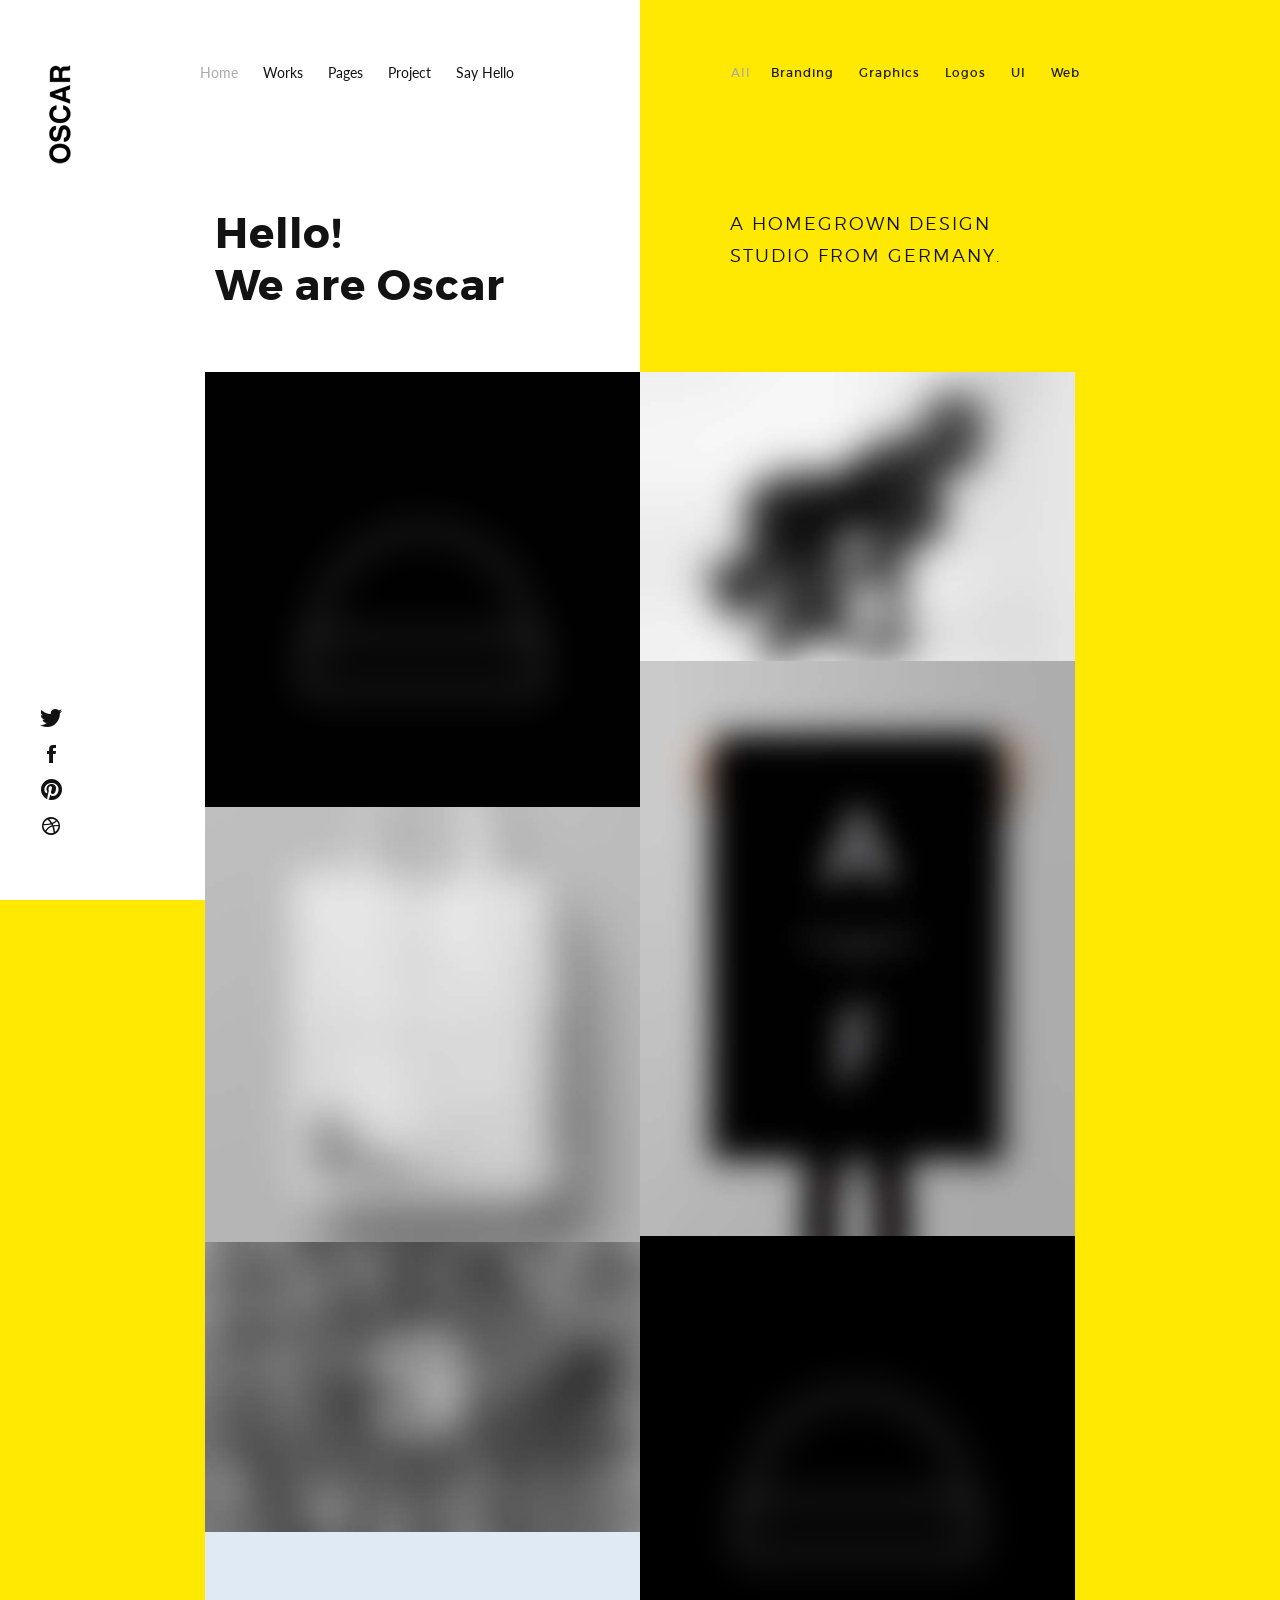
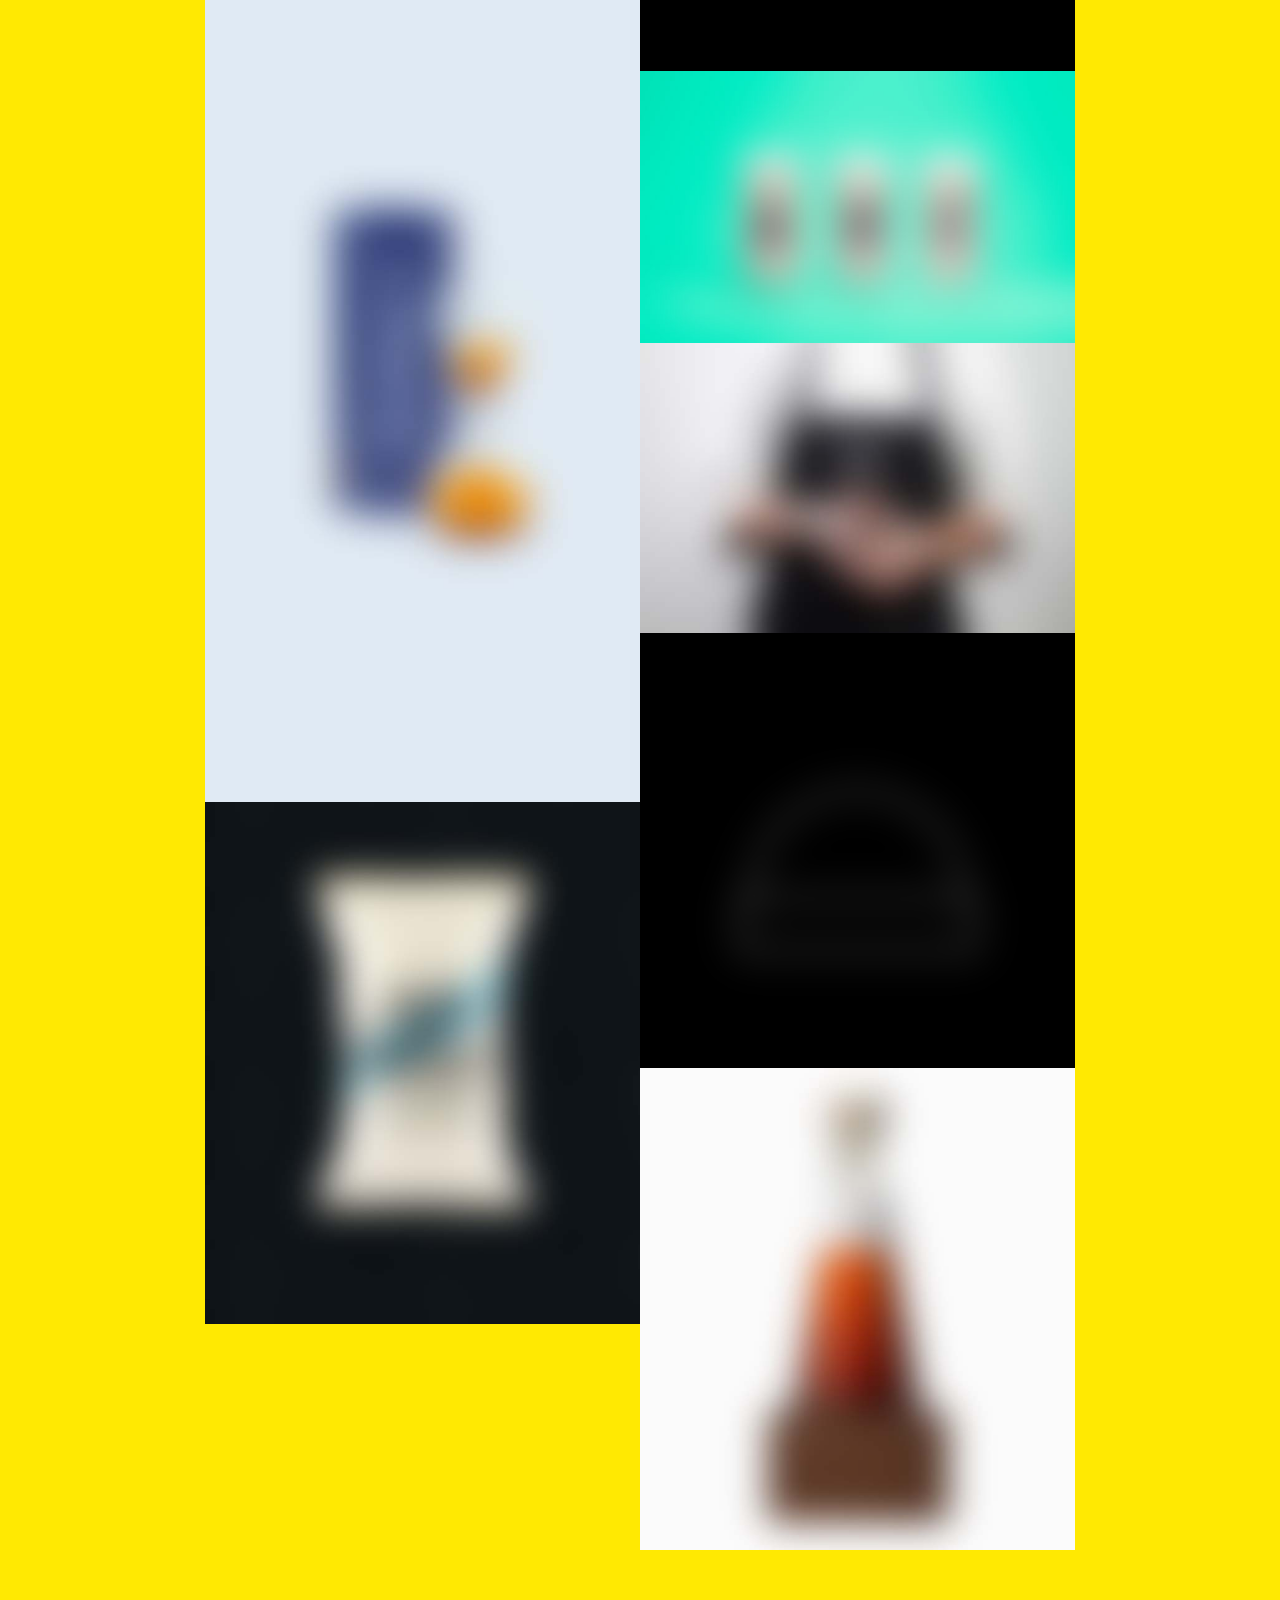
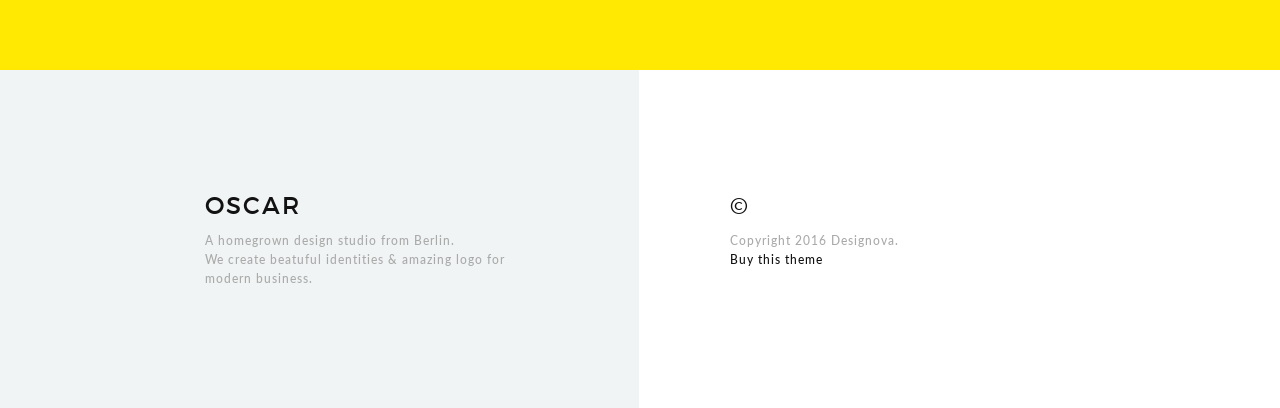
==== index.html @ b4ae22ca "trial 2" ====
<!DOCTYPE html>
<html lang="en">

<head>

    <!-- Basic Page Info
  –––––––––––––––––––––––––––––––––––––––––––––––––– -->
    <meta charset="utf-8">
    <title>OSCAR - A premium portfolio / agency template from designova</title>
    <meta name="description" content="OSCAR - A premium portfolio / agency template from designova">
    <meta name="author" content="designova">

    <!-- Mobile Specific Metas
  –––––––––––––––––––––––––––––––––––––––––––––––––– -->
    <meta name="viewport" content="width=device-width, initial-scale=1.0">

    <!-- Favicon
  –––––––––––––––––––––––––––––––––––––––––––––––––– -->
    <link rel="icon" type="image/png" href="images/favicon.png" />

    <!-- FONT
  –––––––––––––––––––––––––––––––––––––––––––––––––– -->
    <link rel="stylesheet" href="fonts/webfonts.css">
    <link href='//fonts.googleapis.com/css?family=Raleway:400,300,600%7CLato:400,300,100,700,900' rel='stylesheet' type='text/css'>
    <!-- ICON FONTS
  –––––––––––––––––––––––––––––––––––––––––––––––––– -->
    <link rel="stylesheet" href="stylesheets/ionicons.min.css">

    <!-- CSS
  –––––––––––––––––––––––––––––––––––––––––––––––––– -->
    <link rel="stylesheet" href="stylesheets/bootstrap.css">
    <link rel="stylesheet" href="elements/css/elements.css">
    <link rel="stylesheet" href="stylesheets/sinister.css">
    <link rel="stylesheet" href="stylesheets/venobox.css">
    <link rel="stylesheet" href="stylesheets/slimmenu.css">
    <link rel="stylesheet" href="stylesheets/main.css">
    <link rel="stylesheet" href="stylesheets/main-bg.css">
    <link rel="stylesheet" href="stylesheets/main-responsive.css">

    <!-- LESS
  –––––––––––––––––––––––––––––––––––––––––––––––––– -->
    <!-- <link rel="stylesheet/less" type="text/css" href="less/color.less">
    <link rel="stylesheet/less" type="text/css" href="less/fonts.less">
    <script src="less/less.min.js"></script> -->


</head>

<body>



    <!-- Preloader
  –––––––––––––––––––––––––––––––––––––––––––––––––– -->
    <div id="preloader">
        <div id="status"></div>
    </div>
    <!-- end : preloader -->


    <!-- Nav Link Show Panel
  –––––––––––––––––––––––––––––––––––––––––––––––––– -->
    <div class="link-show-poster">
      <div class=""><h1 class="black font2"></h1></div>
    </div>

    <!-- Mobile Only Navigation
  –––––––––––––––––––––––––––––––––––––––––––––––––– -->
    <nav class="mobile-nav ">
                <ul class="slimmenu font1">
                  <li>
                      <a class="sub-collapser" href="">home</a>
                      <ul>
                        <li><a href="index.html">portfolio</a></li>
                        <li><a href="index02.html">slider</a></li>
                      </ul>
                  </li>
                  <li>
                      <a class="sub-collapser" href="">portfolio</a>
                      <ul>
                          <li><a href="works.html">2 col</a></li>
                          <li><a href="works02.html">3 col</a></li>
                          <li><a href="works03.html">4 col</a></li>
                      </ul>
                  </li>
                  <li>
                      <a class="sub-collapser" href="">pages</a>
                      <ul>
                        <li><a href="about01.html">studio</a></li>
                        <li><a href="about02.html">personal</a></li>
                        <li><a href="elements.html">elements</a></li>
                        <li><a href="news.html">news list</a></li>
                        <li><a href="post.html">news post</a></li>
                      </ul>
                  </li>
                  <li>
                      <a class="sub-collapser" href="">project</a>
                      <ul>
                        <li><a href="project01.html">slider project</a></li>
                        <li><a href="project02.html">video project</a></li>
                        <li><a href="project03.html">parallax project</a></li>
                      </ul>
                  </li>
                  <li><a href="contact.html">say hello</a></li>
                </ul>
    </nav>
    <!-- mobile only navigation : ends -->



    <!-- Header
  –––––––––––––––––––––––––––––––––––––––––––––––––– -->

    <section class="logo-header">
      
          <div class="logo-block">
            <a href="index.html"><img alt="" title="" class="img-responsive" src="images/logo.png"></a>
          </div>


          <div class="social-block">
            <ul>
              <li><a href="#"><span class="ion-social-twitter black"></span></a></li>
              <li><a href="#"><span class="ion-social-facebook black"></span></a></li>
              <li><a href="#"><span class="ion-social-pinterest black"></span></a></li>
              <li><a href="#"><span class="ion-social-dribbble-outline black"></span></a></li>
            </ul>
          </div>

    </section>

    <header class="masthead ">
      <div class="container">
        <div class="row">
          <!-- <article class="col-md-3">
            <a href="index.html"><img alt="" title="" class="main-logo " src="images/logo.png"></a>
          </article> -->
          <article class="col-md-6 text-left no-pad">
            <nav class="mastnav ">

                  <ul class="main-menu ">
                    <li>
                        <a class="main-link font1 sub-menu-trigger activelink" href="#">Home</a>
                        <div class="sub-menu font1">
                            <a href="index.html">Portfolio</a>
                            <a href="index02.html">Slider</a>
                        </div>
                    </li>
                    <li>
                        <a class="main-link font1 sub-menu-trigger" href="#">Works</a>
                        <div class="sub-menu font1">
                            <a href="works.html">2 col</a>
                            <a href="works02.html">3 col</a>
                            <a href="works03.html">4 col</a>
                        </div>
                    </li>
                    <li>
                        <a class="main-link font1 sub-menu-trigger" href="#">Pages</a>
                        <div class="sub-menu font1">
                            <a href="about01.html">Studio</a>
                            <a href="about02.html">Personal</a>
                            <a href="elements.html">Elements</a>
                            <a href="news.html">News List</a>
                            <a href="post.html">News Post</a>
                        </div>
                    </li>
                    <li>

                        <a class="main-link font1 sub-menu-trigger" href="#">Project</a>
                        <div class="sub-menu font1">
                            <a href="project01.html">Slider</a>
                            <a href="project02.html">Video</a>
                            <a href="project03.html">Parallax</a>
                        </div>
                    </li>
                    <li><a class="main-link font1" href="contact.html">Say Hello</a></li>
                  </ul>
            </nav>
          </article>
          <article class="col-md-6 no-pad">
              <!--works filter panel :starts -->
                <div class="works-filter-wrap">
                    <ul class="works-filter  text-right clearfix font2">
                        <li><a id="all" href="#" data-filter="*" class="active"><span>All</span></a></li><li><a href="#" data-filter=".branding"><span>Branding</span></a></li>
                        <li><a href="#" data-filter=".graphics"><span>Graphics</span></a></li>
                        <li><a href="#" data-filter=".logos"><span>Logos</span></a></li>
                        <li><a href="#" data-filter=".ui"><span>UI</span></a></li>
                        <li><a href="#" data-filter=".web"><span>Web</span></a></li>
                    </ul>
              </div>
            <!-- works filter panel :ends -->
          </article>
        </div>
      </div>
    </header>
    <!-- end : masthead -->


    <!-- MASTER CONTENT
  –––––––––––––––––––––––––––––––––––––––––––––––––– -->
    <section class="mastwrap add-bottom">

    

      
      <section class="container about pad-top-half pad-bottom-half">

        <div class="row">
              <article class="col-md-5 text-left  inner-pad">
                <h6 class="super-text  font2bold black">Hello! <br/>We are Oscar</h6>
              </article>
              <article class="col-md-5 col-md-offset-2 text-left ">
                <h3 class="main-heading  font2light black">a homegrown design studio from Germany.</h3>
              </article>
        </div>
            
      </section>


<section class="container intro-01 ">


        

         <section id="works-container" class="works-container  works-masonry-container clearfix works-thumbnails-view">


              <!-- start : works-item -->
              <div class="works-item  ImageWrapper works-item-one-half zoom ui web">
                      <img data-no-retina alt="" title="" class="img-responsive" src="images/works/01.gif"/>
                      <a  class="venobox" data-gall="portfolio-gallery" href="images/works/01.gif">
                          <div class="works-item-inner ImageOverlayCl">
                            <p class="valign text-center"><span class="white font1">Anonymus</span></p>
                          </div>
                      </a>
              </div>
              <!-- end : works-item -->



              <!-- start : works-item -->
              <div class="works-item  ImageWrapper works-item-one-half info logos ui">
                      <img data-no-retina alt="" title="" class="img-responsive" src="images/works/02.jpg"/>
                      <a  href="project.html">
                          <div class="works-item-inner ImageOverlayCl">
                            <p class="valign text-center"><span class="white font1">Capdevilla</span></p>
                          </div>
                      </a>
              </div>
              <!-- end : works-item -->


              <!-- start : works-item -->
              <div class="works-item  ImageWrapper works-item-one-half zoom branding graphics">
                      <img data-no-retina alt="" title="" class="img-responsive" src="images/works/03.jpg"/>
                      <a  class="venobox" data-gall="portfolio-gallery" href="images/works/03.jpg">
                          <div class="works-item-inner ImageOverlayCl">
                            <p class="valign text-center"><span class="white font1">Oregon</span></p>
                          </div>
                      </a>
              </div>
              <!-- end : works-item -->

          <!-- start : works-item -->
              <div class="works-item  ImageWrapper works-item-one-half info web graphics">
                      <img data-no-retina alt="" title="" class="img-responsive" src="images/works/04.jpg"/>
                      <a  href="project.html">
                          <div class="works-item-inner ImageOverlayCl">
                            <p class="valign text-center"><span class="white font1">Benterivo</span></p>
                          </div>
                      </a>
              </div>
              <!-- end : works-item -->



              <!-- start : works-item -->
              <div class="works-item  ImageWrapper works-item-one-half zoom branding">
                      <img data-no-retina alt="" title="" class="img-responsive" src="images/works/05.gif"/>
                      <a  class="venobox" data-gall="portfolio-gallery" href="images/works/05.jpg">
                          <div class="works-item-inner ImageOverlayCl">
                            <p class="valign text-center"><span class="white font1">Laura's Inn</span></p>
                          </div>
                      </a>
              </div>
              <!-- end : works-item -->




              <!-- start : works-item -->
              <div class="works-item  ImageWrapper works-item-one-half info logos">
                      <img data-no-retina alt="" title="" class="img-responsive" src="images/works/07.jpg"/>
                      <a  href="project.html">
                          <div class="works-item-inner ImageOverlayCl">
                            <p class="valign text-center"><span class="white font1">Green Fox</span></p>
                          </div>
                      </a>
              </div>
              <!-- end : works-item -->



              <!-- start : works-item -->
              <div class="works-item  ImageWrapper works-item-one-half zoom logos ui">
                      <img data-no-retina alt="" title="" class="img-responsive" src="images/works/08.jpg"/>
                      <a  class="venobox" data-gall="portfolio-gallery" href="images/works/08.jpg">
                          <div class="works-item-inner ImageOverlayCl">
                            <p class="valign text-center"><span class="white font1">Nexxa</span></p>
                          </div>
                      </a>
              </div>
              <!-- end : works-item -->



              <!-- start : works-item -->
              <div class="works-item  ImageWrapper works-item-one-half info web">
                      <img data-no-retina alt="" title="" class="img-responsive" src="images/works/06.jpg"/>
                      <a  href="project.html">
                          <div class="works-item-inner ImageOverlayCl">
                            <p class="valign text-center"><span class="white font1">Novomoto</span></p>
                          </div>
                      </a>
              </div>
              <!-- end : works-item -->




               <!-- start : works-item -->
              <div class="works-item  ImageWrapper works-item-one-half zoom logos graphics">
                      <img data-no-retina alt="" title="" class="img-responsive" src="images/works/09.jpg"/>
                      <a  class="venobox" data-gall="portfolio-gallery" href="images/works/09.jpg">
                          <div class="works-item-inner ImageOverlayCl">
                            <p class="valign text-center"><span class="white font1">100Degree</span></p>
                          </div>
                      </a>
              </div>
              <!-- end : works-item -->



              <!-- start : works-item -->
              <div class="works-item  ImageWrapper works-item-one-half info branding">
                      <img data-no-retina alt="" title="" class="img-responsive" src="images/works/10.gif"/>
                      <a  href="project.html">
                          <div class="works-item-inner ImageOverlayCl">
                            <p class="valign text-center"><span class="white font1">R.T.W</span></p>
                          </div>
                      </a>
              </div>
              <!-- end : works-item -->


              <!-- start : works-item -->
              <div class="works-item  ImageWrapper works-item-one-half info branding">
                      <img data-no-retina alt="" title="" class="img-responsive" src="images/works/11.jpg"/>
                      <a  href="project.html">
                          <div class="works-item-inner ImageOverlayCl">
                            <p class="valign text-center"><span class="white font1">CenterPort</span></p>
                          </div>
                      </a>
              </div>
              <!-- end : works-item -->


              <!-- start : works-item -->
              <div class="works-item  ImageWrapper works-item-one-half zoom branding">
                      <img data-no-retina alt="" title="" class="img-responsive" src="images/works/13.jpg"/>
                      <a  class="venobox" data-gall="portfolio-gallery" href="images/works/12.jpg">
                          <div class="works-item-inner ImageOverlayCl">
                            <p class="valign text-center"><span class="white font1">Classic 32</span></p>
                          </div>
                      </a>
              </div>
              <!-- end : works-item -->

              



            </section>
            <!-- end : works-container -->

  </section>


    </section>
    <!-- end : mastwrap -->


    <!-- FOOTER
  –––––––––––––––––––––––––––––––––––––––––––––––––– -->
    
<footer class="mastfoot">
      <div class="container">
        <div class="row">
          <article class="col-md-5 text-left">
            <h3 class="font2 black">oscar</h3>
            <h6 class="font1 grey">A homegrown design studio from Berlin. <br/>We create beatuful identities &amp; amazing logo for modern business.</h6>
          </article>
          <article class="col-md-5 col-md-offset-2 text-left">
            <h3 class="font2 black">&copy;</h3>
            <h6 class="font1 grey">Copyright 2016 Designova.<br/><a href="http://www.designova.net/themes.html">Buy this theme</a></h6>
          </article>
        </div>
      </div>

    </footer>
    <!-- end : mastfoot -->


    <!-- End Layout
  –––––––––––––––––––––––––––––––––––––––––––––––––– -->

    <!-- JS
    –––––––––––––––––––––––––––––––––––––––––––––––––– -->
    <script src="javascripts/libs/common.js"></script>
    <script src="elements/js/elements.js"></script>
    <script src="javascripts/custom/main.js"></script>

</body>

</html>
---- fonts/webfonts.css ----
/*WEBFONTS.CSS*/
/*------------------------------------------------------------------------------------*/
/* Author: Designova.*/
/* Website: http://www.Designova.net */
/* Copyright: (C) 2015 */

/* IMPORTANT NOTICE: */
/*Some fonts used in this template are Premium Fonts with Special Extended License to Designova. As a buyer of this template you can use these fonts as part of the web template but you shoud not redistribute or resell the fonts by any means */
/*-------------------------------------------------------------------------------------*/




/*-------------------------------------------------------------------------------------*/
/*1. MONTSERRAT COMPLETE FONT */
/*-------------------------------------------------------------------------------------*/
/* Generated by Font Squirrel (http://www.fontsquirrel.com) on November 12, 2015 */



@font-face {
    font-family: 'montserratblack';
    src: url('montserrat/montserrat-black-webfont.eot');
    src: url('montserrat/montserrat-black-webfont.eot?#iefix') format('embedded-opentype'),
         url('montserrat/montserrat-black-webfont.woff2') format('woff2'),
         url('montserrat/montserrat-black-webfont.woff') format('woff'),
         url('montserrat/montserrat-black-webfont.ttf') format('truetype'),
         url('montserrat/montserrat-black-webfont.svg#montserratblack') format('svg');
    font-weight: normal;
    font-style: normal;

}




@font-face {
    font-family: 'montserratbold';
    src: url('montserrat/montserrat-bold-webfont.eot');
    src: url('montserrat/montserrat-bold-webfont.eot?#iefix') format('embedded-opentype'),
         url('montserrat/montserrat-bold-webfont.woff2') format('woff2'),
         url('montserrat/montserrat-bold-webfont.woff') format('woff'),
         url('montserrat/montserrat-bold-webfont.ttf') format('truetype'),
         url('montserrat/montserrat-bold-webfont.svg#montserratbold') format('svg');
    font-weight: normal;
    font-style: normal;

}




@font-face {
    font-family: 'montserratextra_bold';
    src: url('montserrat/montserrat-extrabold-webfont.eot');
    src: url('montserrat/montserrat-extrabold-webfont.eot?#iefix') format('embedded-opentype'),
         url('montserrat/montserrat-extrabold-webfont.woff2') format('woff2'),
         url('montserrat/montserrat-extrabold-webfont.woff') format('woff'),
         url('montserrat/montserrat-extrabold-webfont.ttf') format('truetype'),
         url('montserrat/montserrat-extrabold-webfont.svg#montserratextra_bold') format('svg');
    font-weight: normal;
    font-style: normal;

}




@font-face {
    font-family: 'montserrathairline';
    src: url('montserrat/montserrat-hairline-webfont.eot');
    src: url('montserrat/montserrat-hairline-webfont.eot?#iefix') format('embedded-opentype'),
         url('montserrat/montserrat-hairline-webfont.woff2') format('woff2'),
         url('montserrat/montserrat-hairline-webfont.woff') format('woff'),
         url('montserrat/montserrat-hairline-webfont.ttf') format('truetype'),
         url('montserrat/montserrat-hairline-webfont.svg#montserrathairline') format('svg');
    font-weight: normal;
    font-style: normal;

}




@font-face {
    font-family: 'montserratlight';
    src: url('montserrat/montserrat-light-webfont.eot');
    src: url('montserrat/montserrat-light-webfont.eot?#iefix') format('embedded-opentype'),
         url('montserrat/montserrat-light-webfont.woff2') format('woff2'),
         url('montserrat/montserrat-light-webfont.woff') format('woff'),
         url('montserrat/montserrat-light-webfont.ttf') format('truetype'),
         url('montserrat/montserrat-light-webfont.svg#montserratlight') format('svg');
    font-weight: normal;
    font-style: normal;

}




@font-face {
    font-family: 'montserrat';
    src: url('montserrat/montserrat-regular-webfont.eot');
    src: url('montserrat/montserrat-regular-webfont.eot?#iefix') format('embedded-opentype'),
         url('montserrat/montserrat-regular-webfont.woff2') format('woff2'),
         url('montserrat/montserrat-regular-webfont.woff') format('woff'),
         url('montserrat/montserrat-regular-webfont.ttf') format('truetype'),
         url('montserrat/montserrat-regular-webfont.svg#montserratregular') format('svg');
    font-weight: normal;
    font-style: normal;

}




@font-face {
    font-family: 'montserratsemi_bold';
    src: url('montserrat/montserrat-semibold-webfont.eot');
    src: url('montserrat/montserrat-semibold-webfont.eot?#iefix') format('embedded-opentype'),
         url('montserrat/montserrat-semibold-webfont.woff2') format('woff2'),
         url('montserrat/montserrat-semibold-webfont.woff') format('woff'),
         url('montserrat/montserrat-semibold-webfont.ttf') format('truetype'),
         url('montserrat/montserrat-semibold-webfont.svg#montserratsemi_bold') format('svg');
    font-weight: normal;
    font-style: normal;

}




@font-face {
    font-family: 'montserratultra_light';
    src: url('montserrat/montserrat-ultralight-webfont.eot');
    src: url('montserrat/montserrat-ultralight-webfont.eot?#iefix') format('embedded-opentype'),
         url('montserrat/montserrat-ultralight-webfont.woff2') format('woff2'),
         url('montserrat/montserrat-ultralight-webfont.woff') format('woff'),
         url('montserrat/montserrat-ultralight-webfont.ttf') format('truetype'),
         url('montserrat/montserrat-ultralight-webfont.svg#montserratultra_light') format('svg');
    font-weight: normal;
    font-style: normal;

}
/*-------------------------------------------------------------------------------------*/
/* YOUR CUSTOM FONTS CAN BE DEFINED HERE VIA CSS3 FONT-FACE TECHNOLOGY*/
/* More info : http://css-tricks.com/snippets/css/using-font-face/ */
/*-------------------------------------------------------------------------------------*/
---- elements/css/elements.css ----
a:hover{
  color: #ffc740 !important;
}

/********************************/
/*       Owl carousel       */
/********************************/
.owl-dots{
  margin-top: 20px;
}

/********************************/
/*       Fade Bs-carousel       */
/********************************/
.fade-carousel {
    position: relative;
    height: 400px;
}
.fade-carousel .carousel-inner .item {
    height: 400px;
}
.fade-carousel .carousel-indicators > li {
    margin: 0 2px;
    background-color: #f39c12;
    border-color: #f39c12;
    opacity: .7;
}
.fade-carousel .carousel-indicators > li.active {
  width: 10px;
  height: 10px;
  opacity: 1;
}

/********************************/
/*          Hero Headers        */
/********************************/
.hero {
    position: absolute;
    top: 50%;
    left: 50%;
    z-index: 3;
    color: #fff;
    text-align: center;
    text-transform: uppercase;
    text-shadow: 1px 1px 0 rgba(0,0,0,.75);
      -webkit-transform: translate3d(-50%,-50%,0);
         -moz-transform: translate3d(-50%,-50%,0);
          -ms-transform: translate3d(-50%,-50%,0);
           -o-transform: translate3d(-50%,-50%,0);
              transform: translate3d(-50%,-50%,0);
}
.hero h1 {
    font-size: 2em;    
    font-weight: normal;
    margin: 0;
    padding: 0;
    text-shadow: none;
}

.fade-carousel .carousel-inner .item .hero {
    opacity: 0;
    -webkit-transition: 2s all ease-in-out .1s;
       -moz-transition: 2s all ease-in-out .1s; 
        -ms-transition: 2s all ease-in-out .1s; 
         -o-transition: 2s all ease-in-out .1s; 
            transition: 2s all ease-in-out .1s; 
}
.fade-carousel .carousel-inner .item.active .hero {
    opacity: 1;
    -webkit-transition: 2s all ease-in-out .1s;
       -moz-transition: 2s all ease-in-out .1s; 
        -ms-transition: 2s all ease-in-out .1s; 
         -o-transition: 2s all ease-in-out .1s; 
            transition: 2s all ease-in-out .1s;    
}

/********************************/
/*            Overlay           */
/********************************/
.overlay {
    position: absolute;
    width: 100%;
    height: 100%;
    z-index: 2;
    background-color: #000;
    opacity: .2;
}

/********************************/
/*          Custom Buttons      */
/********************************/
.btn.btn-lg {padding: 10px 40px;}
.btn.btn-hero,
.btn.btn-hero:hover,
.btn.btn-hero:focus {
    color: #f5f5f5;
    background-color: #1abc9c;
    border-color: #1abc9c;
    outline: none;
    margin: 20px auto;
}

/********************************/
/*       Slides backgrounds     */
/********************************/
.fade-carousel .slides .slide-1, 
.fade-carousel .slides .slide-2,
.fade-carousel .slides .slide-3 {
  height: 100vh;
  background-size: cover;
  background-position: center center;
  background-repeat: no-repeat;
}
.fade-carousel .slides .slide-1 {
  background-image: url('../images/bg/14.jpg'); 
}
.fade-carousel .slides .slide-2 {
  background-image: url('../images/bg/12.jpg'); 
}
.fade-carousel .slides .slide-3 {
  background-image: url('../images/bg/05.jpg'); 
}

/********************************/
/*          Media Queries       */
/********************************/
@media screen and (min-width: 980px){
    .hero { width: 980px; }    
}
@media screen and (max-width: 640px){
    .hero h1 { font-size: 4em; }    
}


/***
Bootstrap Line Tabs by @keenthemes
A component of Metronic Theme - #1 Selling Bootstrap 3 Admin Theme in Themeforest: http://j.mp/metronictheme
Licensed under MIT
***/

/* Tabs panel */
.tabbable-panel {
  padding: 0px;
  text-align: left;
}

/* Default mode */
.tabbable-line > .nav-tabs {
  border: none;
  margin: 0px;
}
.tabbable-line > .nav-tabs > li {
  margin-right: 2px;
}
.tabbable-line > .nav-tabs > li > a {
  border: 0;
  margin-right: 0;
  color: #737373;
  text-transform: uppercase;
  font-weight: bold;
  letter-spacing: 4px;
}
.tabbable-line > .nav-tabs > li > a > i {
  color: #a6a6a6;
}
.tabbable-line > .nav-tabs > li.open, .tabbable-line > .nav-tabs > li:hover {
  border-bottom: 4px solid #fbcdcf;
}
.tabbable-line > .nav-tabs > li.open > a, .tabbable-line > .nav-tabs > li:hover > a {
  border: 0;
  background: none !important;
  color: #333333;
}
.tabbable-line > .nav-tabs > li.open > a > i, .tabbable-line > .nav-tabs > li:hover > a > i {
  color: #a6a6a6;
}
.tabbable-line > .nav-tabs > li.open .dropdown-menu, .tabbable-line > .nav-tabs > li:hover .dropdown-menu {
  margin-top: 0px;
}
.tabbable-line > .nav-tabs > li.active {
  border-bottom: 4px solid #000008;
  position: relative;
}
.tabbable-line > .nav-tabs > li.active > a {
  border: 0;
  color: #333333;
}
.tabbable-line > .nav-tabs > li.active > a > i {
  color: #404040;
}
.tabbable-line > .tab-content {
  margin-top: -3px;
  background-color: #eee;
  border: 0;
  border-top: 1px solid #eee;
  padding: 30px;
  text-align: left;
}
.portlet .tabbable-line > .tab-content {
  padding-bottom: 0;
}

/* Below tabs mode */

.tabbable-line.tabs-below > .nav-tabs > li {
  border-top: 4px solid transparent;
}
.tabbable-line.tabs-below > .nav-tabs > li > a {
  margin-top: 0;
}
.tabbable-line.tabs-below > .nav-tabs > li:hover {
  border-bottom: 0;
  border-top: 4px solid #fbcdcf;
}
.tabbable-line.tabs-below > .nav-tabs > li.active {
  margin-bottom: -2px;
  border-bottom: 0;
  border-top: 4px solid #000008;
}
.tabbable-line.tabs-below > .tab-content {
  margin-top: -10px;
  border-top: 0;
  border-bottom: 1px solid #eee;
  padding-bottom: 15px;
}


/**!Nav Bar **/

nav {
    background: none;
    z-index: 10;
}
.dzelements-navigation-menu {
    height: 85px;
    max-height: 85px;
    line-height: 82px;
}
.dzelements-navigation-menu .logo {
    max-height: 40%;
    margin: 0;
}
.dzelements-navigation-menu .dzelements-navigation-block {
    display: inline-block;
    height: 85px;
    padding: 0 1em;
}
.dzelements-navigation-menu .dzelements-navigation-block > a:not(.btn) {
    height: 100%;
    display: inline-block;
}
.dzelements-navigation-menu.nav-fixed {
    position: fixed;
    width: 100%;
    z-index: 999;
    top: 0;
}
.dzelements-navigation-menu.nav-fixed:not(.bg-dark):not(.bg-primary):not(.bg-white) {
    background: #f8f8f8;
}
.dzelements-navigation-menu.nav-fixed + .nav-mobile-toggle {
    position: fixed;
    top: 0;
    right: 0;
    z-index: 999;
    color: #222;
}
.dzelements-navigation-block.left {
    float: left;
}
.dzelements-navigation-block.right {
    float: right;
}
.dzelements-navigation-block:first-of-type {
    padding-left: 0;
}
.dzelements-navigation-block:last-of-type {
    padding-right: 0;
}
.dzelements-navigation-menu,
.utility-bar {
    padding: 0 3.25em 0 3.25em;
}
.utility-bar {
    overflow: hidden;
}
.utility-bar:not(.hidden) + .dzelements-navigation-menu + .nav-mobile-toggle {
    top: 65px;
}
@media all and (max-width: 1280px) {
    .dzelements-navigation-menu {
        padding: 0 15px;
    }
}
.container .dzelements-navigation-menu {
    padding: 0;
}
.menu {
    height: 65px;
    list-style-type: none;
    padding: 0;
}
.menu li {
    position: relative;
}
.menu > li {
    position: relative;
    float: left;
    font-size: 10px;
    font-weight: 400;
    letter-spacing: 0px;
    font-family: 'Montserrat', 'Helvetica', 'Arial', sans-serif;
}
.menu > li > a {
    padding: 0 1.3em;
    height: 100%;
    display: inline-block;
}
.menu > li:first-child > a {
    padding-left: 0;
}
.menu > li:last-child a {
    padding-right: 0;
}
.dzelements-navigation-menu.bg-white .menu > li > a {
    color: #767676;
}
.dzelements-navigation-menu.bg-dark .menu > li > a {
    color: #fff;
}
.menu > li ul {
    left: 0;
    margin: 0;
    line-height: 1.625em !important;
    padding: 1em 0;
    background: none;
    opacity: 0;
    visibility: hidden;
    position: absolute;
    min-width: 13em;
    float: left;
}
.menu > li > ul a {
    padding: 0 1em 1.625em 1em;
    display: inline-block;
}
.menu > li > ul li:last-child > a {
    padding-bottom: 0;
}
.menu > li:hover > ul,
.menu > li > ul > li:hover ul {
    opacity: 1;
    visibility: visible;
    z-index: 10;
}
.menu > li:hover .multi-column ul {
    position: relative !important;
    visibility: visible !important;
    opacity: 1 !important;
}
.menu > li > ul:not(.multi-column) ul {
    top: 0;
    left: 100%;
}
.multi-column {
    width: auto !important;
    white-space: nowrap;
}
.multi-column li {
    width: 13em;
    overflow: hidden;
    display: inline-block;
    vertical-align: top;
}
.multi-column li ul {
    position: relative;
}
.multi-column ul li {
    float: none;
    display: block;
}
.module-applet {
    position: relative;
    padding: 0 1em;
}
.module-applet-handle {
    cursor: pointer;
    position: relative;
}
.module-applet-body {
    position: absolute;
    width: 26em;
    background: none;
    z-index: 10;
    padding: 1em;
    visibility: hidden;
    opacity: 0;
}
.module-applet-body * {
    line-height: 1.625em;
}
.module-applet:hover .module-applet-body {
    opacity: 1;
    visibility: visible;
}
.nav-mobile-toggle {
    position: absolute;
    top: 0;
    right: 15px;
    z-index: 99;
    cursor: pointer;
    line-height: 62px;
    padding: 0 1em;
    user-select: none;
    -webkit-user-select: none;
}
@media all and (max-width: 990px) {
    .dzelements-navigation-menu {
        height: auto;
        overflow: hidden;
    }
    .dzelements-navigation-menu .dzelements-navigation-block.left,
    .dzelements-navigation-menu .dzelements-navigation-block.right {
        float: none;
        display: block;
    }
    .dzelements-navigation-menu .dzelements-navigation-block {
        padding: 0;
    }
    .dzelements-navigation-menu .dzelements-navigation-block:not(.logo-module) {
        height: auto;
        line-height: 2em;
    }
    .menu {
        height: auto;
    }
    .menu li {
        float: none;
        width: 100%;
    }
    .menu > li > a {
        padding: 0;
    }
    .menu > li ul {
        position: relative;
        float: none;
        display: none;
        width: 100%;
    }
    .menu > li ul ul {
        left: 0 !important;
        padding-left: 2em;
    }
    .menu > li > ul:not(.multi-column) ul {
        padding-top: 0;
        padding-bottom: 1.5em;
    }
    .menu li.active > ul,
    .menu li.active .multi-column ul {
        display: block;
        opacity: 1;
        visibility: visible;
    }
    .menu .multi-column {
        white-space: initial;
    }
    .menu .multi-column ul {
        padding-top: 0;
        padding-bottom: 0;
    }
    .menu .multi-column ul li a {
        padding-left: 0;
    }
    .menu .multi-column ul li:last-child a {
        padding-bottom: 1.625em;
    }
    .module-applet {
        padding: 0;
    }
    .module-applet .module-applet-body {
        position: relative;
        display: none;
        padding: 1em 0;
        opacity: 1;
        visibility: visible;
    }
    .module-applet.active .module-applet-body {
        display: block;
    }
}
.nav-open .dzelements-navigation-menu {
    max-height: 100000px !important;
}
.nav-fixed,
.nav-absolute {
    width: 100%;
    z-index: 99;
}
.nav-fixed {
    position: fixed;
}
.nav-absolute {
    position: absolute;
}
.nav-transparent:not(.nav-fixed) {
    background: none !important;
}
nav:not(.nav-fixed):not(.nav-absolute) {
    position: relative;
}
@media all and (max-width: 990px) {
    .dzelements-navigation-menu.nav-absolute,
    .dzelements-navigation-menu.nav-fixed {
        position: relative;
    }
    .dzelements-navigation-menu.nav-absolute + .nav-mobile-toggle,
    .dzelements-navigation-menu.nav-fixed + .nav-mobile-toggle {
        position: absolute;
    }
}

.dzelements-navigation-menu {
    padding-right: 0;
}
.dzelements-navigation-menu .logo {
    margin-right: 1.625em;
}
.dzelements-navigation-menu .logo-light {
    display: none;
}
.dzelements-navigation-menu .logo-dark {
    display: inline;
}
.dzelements-navigation-menu.nav-absolute {
    border-bottom: 1px solid rgba(255, 255, 255, 0.1);
}
.dzelements-navigation-menu.nav-absolute:not(.nav-fixed) .dzelements-navigation-block.right:not(.logo-module):not(.menu-module):not(:nth-last-child(2)) {
    border-left: 1px solid rgba(255, 255, 255, 0.1);
}
.dzelements-navigation-menu .dzelements-navigation-block.right:not(.logo-module):not(.menu-module) {
    padding: 0 1.625em;
    transition: 0.2s linear;
    -webkit-transition: 0.2s linear;
    -moz-transition: 0.2s linear;
}
.dzelements-navigation-menu .dzelements-navigation-block.right:not(.logo-module):not(.menu-module):not(:nth-last-child(2)) {
    border-left: 1px solid rgba(0, 0, 0, 0.05);
    padding-right: 0;
}
.dzelements-navigation-menu.nav-fixed {
    box-shadow: 0px 0px 60px 0px rgba(0, 0, 0, 0.07);
    border-bottom: none;
}
.dzelements-navigation-menu.nav-fixed:not(.no-animation) {
    animation: navslide .5s ease forwards;
}
.dzelements-navigation-menu.bg-dark .logo-light {
    display: inline;
}
.dzelements-navigation-menu.bg-dark .logo-dark {
    display: none;
}
.dzelements-navigation-menu a.nav-function {
    transition: 0.2s linear;
    -webkit-transition: 0.2s linear;
    -moz-transition: 0.2s linear;
}
.dzelements-navigation-menu a.nav-function span {
    font-size: 10px;
    text-transform: uppercase;
    font-family: 'Montserrat';
    letter-spacing: 1px;
    margin-left: 0.8125em;
    display: none;
}
.dzelements-navigation-menu a.nav-function i {
    font-size: 1.1em;
    display: inline-block;
    position: relative;
    top: 3px;
}
.dzelements-navigation-menu a.nav-function:hover {
    opacity: .5;
}
@media all and (min-width: 991px) {
    .dzelements-navigation-menu.nav-transparent:not(.nav-scrolled):not(.nav-fixed) .menu > li > a {
        color: #fff;
    }
    .dzelements-navigation-menu.nav-transparent:not(.nav-scrolled):not(.nav-fixed) .logo-dark {
        display: none;
    }
    .dzelements-navigation-menu.nav-transparent:not(.nav-scrolled):not(.nav-fixed) .logo-light {
        display: inline;
    }
    .dzelements-navigation-menu.nav-transparent:not(.nav-scrolled):not(.nav-fixed) a.nav-function i,
    .dzelements-navigation-menu.nav-transparent:not(.nav-scrolled):not(.nav-fixed) a.nav-function span {
        color: #fff;
    }
}
@media all and (max-width: 767px) {
    .dzelements-navigation-menu a.nav-function span {
        display: inline-block;
    }
}
@keyframes navslide {
    from {
        transform: translate3d(0, -100px, 0);
        -webkit-transform: translate3d(0, -100px, 0);
        opacity: 0;
    }
    to {
        transform: translate3d(0, 0, 0);
        -webkit-transform: translate3d(0, 0, 0);
        opacity: 1;
    }
}
@media all and (max-width: 990px) {
    .dzelements-navigation-menu {
        padding: 0 15px;
    }
    .dzelements-navigation-menu .dzelements-navigation-block.right:not(.logo-module):not(.menu-module) {
        padding: 0;
        margin-bottom: 0.8125em;
    }
}
.menu > li {
    transition: 0.3s linear;
    -webkit-transition: 0.3s linear;
    -moz-transition: 0.3s linear;
}
.menu > li:hover > a {
    opacity: .6;
}
.menu > li a {
    color: #232323;
    text-transform: uppercase;
    letter-spacing: 1px;
    font-weight: 500;
    transition: 0.2s linear;
    -webkit-transition: 0.2s linear;
    -moz-transition: 0.2s linear;
}
.menu > li ul {
    list-style-type: none;
    white-space: nowrap;
    background: #232323;
    margin-top: 3px;
    transition: 0.2s linear;
    -webkit-transition: 0.2s linear;
    -moz-transition: 0.2s linear;
    padding: 1.625em;
    min-width: 16em;
}
.menu > li ul li {
    padding-left: 0.42307692307692em;
}
.menu > li ul li a {
    padding-left: 0;
    width: 100%;
    color: #fff;
}
.menu > li ul li a:hover {
    transform: translate3d(5px, 0, 0);
    -webkit-transform: translate3d(5px, 0, 0);
}
.menu > li > ul:not(.multi-column) > li.dropdown:hover > a {
    transform: translate3d(5px, 0, 0);
    -webkit-transform: translate3d(5px, 0, 0);
    opacity: 1;
}
.menu > li > ul:not(.multi-column) > li.dropdown:hover > a:after {
    opacity: 1;
    transform: translate3d(-3px, 0, 0);
    -webkit-transform: translate3d(-3px, 0, 0);
}
.menu > li > ul:not(.multi-column) ul {
    left: calc(112%);
}
.menu > li > ul a {
    padding: 0 1em 1.3em 1em;
    transition: 0.2s linear;
    -webkit-transition: 0.2s linear;
    -moz-transition: 0.2s linear;
    opacity: .5;
}
.menu > li > ul a:hover {
    opacity: 1;
}
@media all and (max-width: 990px) {
    .menu > li ul ul {
        padding-left: 0;
    }
}
.multi-column {
    padding: 2.4375em !important;
}
.multi-column li {
    width: 20em;
}
.multi-column li ul {
    padding: 0;
}
.multi-column .multi-column-title {
    display: inline-block;
    color: #fff;
    margin-bottom: 1em;
    text-transform: uppercase;
    letter-spacing: 1px;
}
.utility-bar {
    padding-top: 0.8125em;
    padding-bottom: 0.8125em;
    padding-right: 1.625em;
}
.utility-bar .social-list {
    line-height: 1.625em !important;
}
.utility-bar .social-list li a {
    font-size: 13px;
}
.utility-bar .dzelements-navigation-block + .dzelements-navigation-block {
    margin-left: 1.625em;
}
.utility-bar:not(.hidden) + .dzelements-navigation-menu + .nav-mobile-toggle {
    top: 42px;
}
.nav-mobile-toggle {
    transition: 0.2s linear;
    -webkit-transition: 0.2s linear;
    -moz-transition: 0.2s linear;
    opacity: .75;
}
.nav-mobile-toggle i {
    display: inline-block;
    margin-top: 14px;
    font-size: 36px;
}
.nav-mobile-toggle:hover {
    opacity: 1;
}
@media all and (max-width: 767px) {
    .utility-bar:not(.hidden) + .dzelements-navigation-menu + .nav-mobile-toggle {
        top: 46px;
    }
}
/* Number Counters */   
  
  .elements-counter-wrap {
    opacity: 0;
    display: table;
    margin-left: 0;
    text-align: center;
    padding: 0;
    margin: 0;
    width: 100%;
    -webkit-transition: all .8s linear;
       -moz-transition: all .8s linear;
        -ms-transition: all .8s linear;
         -o-transition: all .8s linear;
            transition: all .8s linear;
  }
  
  .elements-counter {
    text-align: center;
    list-style:none;
    display:inline-block;
    padding: 50px 0;
    -webkit-box-sizing: border-box;
    -moz-box-sizing:    border-box;
    box-sizing:         border-box;
    width:25%;
    display:table-cell;
  }
  
  .elements-counter:last-child {
    border-right:none;
  }
  
  .elements-counter .number {
    display: block;
    font-size: 64px;
    
    line-height: 64px;
    margin-bottom: 5px;
  }
  
  .elements-counter .subject {
    font-weight:400;
    font-size:16px;
    letter-spacing:1px;
  }
  


/*
Credits:
Code snippet by @maridlcrmn (Follow me on Twitter)
Images by Nike.com (http://www.nike.com/us/en_us/)
Logo by Sneaker-mission.com (http://www.sneaker-mission.com/)
*/

.navbar-brand { 
  width: 70px;
  height: 50px;
  background: url('../elements/img/elements-logo.png') no-repeat center center;
  background-size: 50px;  
}

.nav-tabs {
  display: inline-block;
  border-bottom: none;
  padding-top: 15px;
  font-weight: bold;
}
.nav-tabs > li > a, 
.nav-tabs > li > a:hover, 
.nav-tabs > li > a:focus, 
.nav-tabs > li.active > a, 
.nav-tabs > li.active > a:hover,
.nav-tabs > li.active > a:focus {
  border: none;
  border-radius: 0;
}

.nav-list { border-bottom: 1px solid #eee; }
.nav-list > li { 
  padding: 20px 15px 15px;
  border-left: 1px solid #eee; 
}
.nav-list > li:last-child { border-right: 1px solid #eee; }
.nav-list > li > a:hover { text-decoration: none; }
.nav-list > li > a > span {
  display: block;
  font-weight: bold;
  text-transform: uppercase;
}

.mega-dropdown { position: static !important; }
.mega-dropdown-menu {
  padding: 20px 15px 15px;
  text-align: center;
  width: 100%;
}

.navbar-default{
  border-radius: 0;
}
.navbar-nav a{
  text-transform: uppercase;
  letter-spacing: 2px;
  font-size: 12px;
  line-height: 19px;
}



.carousel-inner .active.left { left: -33%; }
.carousel-inner .next        { left:  33%; }
.carousel-inner .prev        { left: -33%; }
.carousel-control.left,.carousel-control.right {background-image:none;}
.item:not(.prev) {visibility: visible;}
.item.right:not(.prev) {visibility: hidden;}
.rightest{ visibility: visible;}


@media screen and (min-width:768px){
    .navbar-brand-centered {
        position: absolute;
        left: 50%;
        display: block;
        width: 160px;
        text-align: center;
        background-color: #eee;
    }
    .navbar>.container .navbar-brand-centered, 
    .navbar>.container-fluid .navbar-brand-centered {
        margin-left: -80px;
    }
}




.form-signin
{
    max-width: 330px;
    padding: 15px;
    margin: 0 auto;
}
.form-signin .form-control
{
    position: relative;
    font-size: 16px;
    height: auto;
    padding: 10px;
    -webkit-box-sizing: border-box;
    -moz-box-sizing: border-box;
    box-sizing: border-box;
}
.form-signin .form-control:focus
{
    z-index: 2;
}
.form-signin input[type="text"]
{
    margin-bottom: -1px;
    border-bottom-left-radius: 0;
    border-bottom-right-radius: 0;
}
.form-signin input[type="password"]
{
    margin-bottom: 10px;
    border-top-left-radius: 0;
    border-top-right-radius: 0;
}
.account-wall
{
    padding: 30px 20px;
    background-color: #ffffff;
    border:solid 2px #222;
}
.login-title
{
    color: #555;
    font-size: 22px;
    font-weight: 400;
    display: block;
}
.profile-img
{
    margin: 0 auto 10px;
    display: block;
    -moz-border-radius: 50%;
    -webkit-border-radius: 50%;
    border-radius: 50%;
}
.select-img
{
  border-radius: 50%;
    display: block;
    height: 75px;
    margin: 0 30px 10px;
    width: 75px;
    -moz-border-radius: 50%;
    -webkit-border-radius: 50%;
    border-radius: 50%;
}
.select-name
{
    display: block;
    margin: 30px 10px 10px;
}

.logo-img
{
    width: 96px;
    height: 96px;
    margin: 0 auto 10px;
    display: block;
    -moz-border-radius: 50%;
    -webkit-border-radius: 50%;
    border-radius: 50%;
}


.typography-demo{
}
.typography-demo h1{
  text-transform: uppercase;
  letter-spacing: 4px;
  font-weight: bold;
}

.typography-demo h2{
  text-transform: uppercase;
  letter-spacing: 2px;
  font-weight: bold;
}

.typography-demo h3{
  letter-spacing: 1px;
  font-weight: normal;
}

.typography-demo h4{
  font-weight: bold;
}
.typography-demo h5{
  font-weight: normal;
}
.typography-demo h6{
  font-weight: bold;
}

.show-grid {
    margin-bottom: 15px;
}
.show-grid [class^="col-"] {
    border: 2px solid #fff;
    padding: 20px;
    background-color: #eee;
}

/*SKILLS*/
.progress-bar{
  width: 0;
}
.progress{
  height: 20px;
  box-shadow: none;
  border-radius: 0;
}
.progress.active .progress-bar {
    -webkit-transition: none !important;
    transition: none !important;
}
.progress-container h6{
  margin: 10px 0;
  font-size: 14px;
  line-height: 21px;
  letter-spacing: 2px;
  text-transform: uppercase;
}
.progress-container h6 > span{
  font-size: 36px;
  line-height: 43px;
}
.progress-container h6 > span:before{
  content: ' = ';
  font-size: 20px;
  line-height: 27px;
  font-style: italic;
  color: #ccc;
}

/*ACCORDION*/
.panel{
  box-shadow: none;
  border: none;
}
.panel-default > .panel-heading{
  border-radius: 0;
  border: none;
  background-color:#F1F1F1;
}
.panel-title{
  text-transform: uppercase;
  font-size: 14px;
  line-height: 21px;
  letter-spacing: 2px;
}
.panel-default > .panel-heading + .panel-collapse > .panel-body{
  border: none;
}
.panel-group .panel{
  border-radius: 0;
}
.panel-title > a{
  display: block;
}
.panel-body{
  font-size: 12px;
  line-height: 21px;
}


/*ICONS*/
@font-face{font-family:iconsmind;src:url(../fonts/iconsmind.eot?#iefix-rdmvgc) format('embedded-opentype');src:url(../fonts/iconsmind.woff) format('woff'),url(../fonts/iconsmind.ttf) format('truetype');font-weight:400;font-style:normal}[class*=" icon-"],[class^=icon-]{font-family:iconsmind;speak:none;font-style:normal;font-weight:400;font-variant:normal;text-transform:none;line-height:1;-webkit-font-smoothing:antialiased;-moz-osx-font-smoothing:grayscale}.icon-A-Z:before{content:"\e600"}.icon-Aa:before{content:"\e601"}.icon-Add-Bag:before{content:"\e602"}.icon-Add-Basket:before{content:"\e603"}.icon-Add-Cart:before{content:"\e604"}.icon-Add-File:before{content:"\e605"}.icon-Add-SpaceAfterParagraph:before{content:"\e606"}.icon-Add-SpaceBeforeParagraph:before{content:"\e607"}.icon-Add-User:before{content:"\e608"}.icon-Add-UserStar:before{content:"\e609"}.icon-Add-Window:before{content:"\e60a"}.icon-Add:before{content:"\e60b"}.icon-Address-Book:before{content:"\e60c"}.icon-Address-Book2:before{content:"\e60d"}.icon-Administrator:before{content:"\e60e"}.icon-Aerobics-2:before{content:"\e60f"}.icon-Aerobics-3:before{content:"\e610"}.icon-Aerobics:before{content:"\e611"}.icon-Affiliate:before{content:"\e612"}.icon-Aim:before{content:"\e613"}.icon-Air-Balloon:before{content:"\e614"}.icon-Airbrush:before{content:"\e615"}.icon-Airship:before{content:"\e616"}.icon-Alarm-Clock:before{content:"\e617"}.icon-Alarm-Clock2:before{content:"\e618"}.icon-Alarm:before{content:"\e619"}.icon-Alien-2:before{content:"\e61a"}.icon-Alien:before{content:"\e61b"}.icon-Aligator:before{content:"\e61c"}.icon-Align-Center:before{content:"\e61d"}.icon-Align-JustifyAll:before{content:"\e61e"}.icon-Align-JustifyCenter:before{content:"\e61f"}.icon-Align-JustifyLeft:before{content:"\e620"}.icon-Align-JustifyRight:before{content:"\e621"}.icon-Align-Left:before{content:"\e622"}.icon-Align-Right:before{content:"\e623"}.icon-Alpha:before{content:"\e624"}.icon-Ambulance:before{content:"\e625"}.icon-AMX:before{content:"\e626"}.icon-Anchor-2:before{content:"\e627"}.icon-Anchor:before{content:"\e628"}.icon-Android-Store:before{content:"\e629"}.icon-Android:before{content:"\e62a"}.icon-Angel-Smiley:before{content:"\e62b"}.icon-Angel:before{content:"\e62c"}.icon-Angry:before{content:"\e62d"}.icon-Apple-Bite:before{content:"\e62e"}.icon-Apple-Store:before{content:"\e62f"}.icon-Apple:before{content:"\e630"}.icon-Approved-Window:before{content:"\e631"}.icon-Aquarius-2:before{content:"\e632"}.icon-Aquarius:before{content:"\e633"}.icon-Archery-2:before{content:"\e634"}.icon-Archery:before{content:"\e635"}.icon-Argentina:before{content:"\e636"}.icon-Aries-2:before{content:"\e637"}.icon-Aries:before{content:"\e638"}.icon-Army-Key:before{content:"\e639"}.icon-Arrow-Around:before{content:"\e63a"}.icon-Arrow-Back3:before{content:"\e63b"}.icon-Arrow-Back:before{content:"\e63c"}.icon-Arrow-Back2:before{content:"\e63d"}.icon-Arrow-Barrier:before{content:"\e63e"}.icon-Arrow-Circle:before{content:"\e63f"}.icon-Arrow-Cross:before{content:"\e640"}.icon-Arrow-Down:before{content:"\e641"}.icon-Arrow-Down2:before{content:"\e642"}.icon-Arrow-Down3:before{content:"\e643"}.icon-Arrow-DowninCircle:before{content:"\e644"}.icon-Arrow-Fork:before{content:"\e645"}.icon-Arrow-Forward:before{content:"\e646"}.icon-Arrow-Forward2:before{content:"\e647"}.icon-Arrow-From:before{content:"\e648"}.icon-Arrow-Inside:before{content:"\e649"}.icon-Arrow-Inside45:before{content:"\e64a"}.icon-Arrow-InsideGap:before{content:"\e64b"}.icon-Arrow-InsideGap45:before{content:"\e64c"}.icon-Arrow-Into:before{content:"\e64d"}.icon-Arrow-Join:before{content:"\e64e"}.icon-Arrow-Junction:before{content:"\e64f"}.icon-Arrow-Left:before{content:"\e650"}.icon-Arrow-Left2:before{content:"\e651"}.icon-Arrow-LeftinCircle:before{content:"\e652"}.icon-Arrow-Loop:before{content:"\e653"}.icon-Arrow-Merge:before{content:"\e654"}.icon-Arrow-Mix:before{content:"\e655"}.icon-Arrow-Next:before{content:"\e656"}.icon-Arrow-OutLeft:before{content:"\e657"}.icon-Arrow-OutRight:before{content:"\e658"}.icon-Arrow-Outside:before{content:"\e659"}.icon-Arrow-Outside45:before{content:"\e65a"}.icon-Arrow-OutsideGap:before{content:"\e65b"}.icon-Arrow-OutsideGap45:before{content:"\e65c"}.icon-Arrow-Over:before{content:"\e65d"}.icon-Arrow-Refresh:before{content:"\e65e"}.icon-Arrow-Refresh2:before{content:"\e65f"}.icon-Arrow-Right:before{content:"\e660"}.icon-Arrow-Right2:before{content:"\e661"}.icon-Arrow-RightinCircle:before{content:"\e662"}.icon-Arrow-Shuffle:before{content:"\e663"}.icon-Arrow-Squiggly:before{content:"\e664"}.icon-Arrow-Through:before{content:"\e665"}.icon-Arrow-To:before{content:"\e666"}.icon-Arrow-TurnLeft:before{content:"\e667"}.icon-Arrow-TurnRight:before{content:"\e668"}.icon-Arrow-Up:before{content:"\e669"}.icon-Arrow-Up2:before{content:"\e66a"}.icon-Arrow-Up3:before{content:"\e66b"}.icon-Arrow-UpinCircle:before{content:"\e66c"}.icon-Arrow-XLeft:before{content:"\e66d"}.icon-Arrow-XRight:before{content:"\e66e"}.icon-Ask:before{content:"\e66f"}.icon-Assistant:before{content:"\e670"}.icon-Astronaut:before{content:"\e671"}.icon-At-Sign:before{content:"\e672"}.icon-ATM:before{content:"\e673"}.icon-Atom:before{content:"\e674"}.icon-Audio:before{content:"\e675"}.icon-Auto-Flash:before{content:"\e676"}.icon-Autumn:before{content:"\e677"}.icon-Baby-Clothes:before{content:"\e678"}.icon-Baby-Clothes2:before{content:"\e679"}.icon-Baby-Cry:before{content:"\e67a"}.icon-Baby:before{content:"\e67b"}.icon-Back2:before{content:"\e67c"}.icon-Back-Media:before{content:"\e67d"}.icon-Back-Music:before{content:"\e67e"}.icon-Back:before{content:"\e67f"}.icon-Background:before{content:"\e680"}.icon-Bacteria:before{content:"\e681"}.icon-Bag-Coins:before{content:"\e682"}.icon-Bag-Items:before{content:"\e683"}.icon-Bag-Quantity:before{content:"\e684"}.icon-Bag:before{content:"\e685"}.icon-Bakelite:before{content:"\e686"}.icon-Ballet-Shoes:before{content:"\e687"}.icon-Balloon:before{content:"\e688"}.icon-Banana:before{content:"\e689"}.icon-Band-Aid:before{content:"\e68a"}.icon-Bank:before{content:"\e68b"}.icon-Bar-Chart:before{content:"\e68c"}.icon-Bar-Chart2:before{content:"\e68d"}.icon-Bar-Chart3:before{content:"\e68e"}.icon-Bar-Chart4:before{content:"\e68f"}.icon-Bar-Chart5:before{content:"\e690"}.icon-Bar-Code:before{content:"\e691"}.icon-Barricade-2:before{content:"\e692"}.icon-Barricade:before{content:"\e693"}.icon-Baseball:before{content:"\e694"}.icon-Basket-Ball:before{content:"\e695"}.icon-Basket-Coins:before{content:"\e696"}.icon-Basket-Items:before{content:"\e697"}.icon-Basket-Quantity:before{content:"\e698"}.icon-Bat-2:before{content:"\e699"}.icon-Bat:before{content:"\e69a"}.icon-Bathrobe:before{content:"\e69b"}.icon-Batman-Mask:before{content:"\e69c"}.icon-Battery-0:before{content:"\e69d"}.icon-Battery-25:before{content:"\e69e"}.icon-Battery-50:before{content:"\e69f"}.icon-Battery-75:before{content:"\e6a0"}.icon-Battery-100:before{content:"\e6a1"}.icon-Battery-Charge:before{content:"\e6a2"}.icon-Bear:before{content:"\e6a3"}.icon-Beard-2:before{content:"\e6a4"}.icon-Beard-3:before{content:"\e6a5"}.icon-Beard:before{content:"\e6a6"}.icon-Bebo:before{content:"\e6a7"}.icon-Bee:before{content:"\e6a8"}.icon-Beer-Glass:before{content:"\e6a9"}.icon-Beer:before{content:"\e6aa"}.icon-Bell-2:before{content:"\e6ab"}.icon-Bell:before{content:"\e6ac"}.icon-Belt-2:before{content:"\e6ad"}.icon-Belt-3:before{content:"\e6ae"}.icon-Belt:before{content:"\e6af"}.icon-Berlin-Tower:before{content:"\e6b0"}.icon-Beta:before{content:"\e6b1"}.icon-Betvibes:before{content:"\e6b2"}.icon-Bicycle-2:before{content:"\e6b3"}.icon-Bicycle-3:before{content:"\e6b4"}.icon-Bicycle:before{content:"\e6b5"}.icon-Big-Bang:before{content:"\e6b6"}.icon-Big-Data:before{content:"\e6b7"}.icon-Bike-Helmet:before{content:"\e6b8"}.icon-Bikini:before{content:"\e6b9"}.icon-Bilk-Bottle2:before{content:"\e6ba"}.icon-Billing:before{content:"\e6bb"}.icon-Bing:before{content:"\e6bc"}.icon-Binocular:before{content:"\e6bd"}.icon-Bio-Hazard:before{content:"\e6be"}.icon-Biotech:before{content:"\e6bf"}.icon-Bird-DeliveringLetter:before{content:"\e6c0"}.icon-Bird:before{content:"\e6c1"}.icon-Birthday-Cake:before{content:"\e6c2"}.icon-Bisexual:before{content:"\e6c3"}.icon-Bishop:before{content:"\e6c4"}.icon-Bitcoin:before{content:"\e6c5"}.icon-Black-Cat:before{content:"\e6c6"}.icon-Blackboard:before{content:"\e6c7"}.icon-Blinklist:before{content:"\e6c8"}.icon-Block-Cloud:before{content:"\e6c9"}.icon-Block-Window:before{content:"\e6ca"}.icon-Blogger:before{content:"\e6cb"}.icon-Blood:before{content:"\e6cc"}.icon-Blouse:before{content:"\e6cd"}.icon-Blueprint:before{content:"\e6ce"}.icon-Board:before{content:"\e6cf"}.icon-Bodybuilding:before{content:"\e6d0"}.icon-Bold-Text:before{content:"\e6d1"}.icon-Bone:before{content:"\e6d2"}.icon-Bones:before{content:"\e6d3"}.icon-Book:before{content:"\e6d4"}.icon-Bookmark:before{content:"\e6d5"}.icon-Books-2:before{content:"\e6d6"}.icon-Books:before{content:"\e6d7"}.icon-Boom:before{content:"\e6d8"}.icon-Boot-2:before{content:"\e6d9"}.icon-Boot:before{content:"\e6da"}.icon-Bottom-ToTop:before{content:"\e6db"}.icon-Bow-2:before{content:"\e6dc"}.icon-Bow-3:before{content:"\e6dd"}.icon-Bow-4:before{content:"\e6de"}.icon-Bow-5:before{content:"\e6df"}.icon-Bow-6:before{content:"\e6e0"}.icon-Bow:before{content:"\e6e1"}.icon-Bowling-2:before{content:"\e6e2"}.icon-Bowling:before{content:"\e6e3"}.icon-Box2:before{content:"\e6e4"}.icon-Box-Close:before{content:"\e6e5"}.icon-Box-Full:before{content:"\e6e6"}.icon-Box-Open:before{content:"\e6e7"}.icon-Box-withFolders:before{content:"\e6e8"}.icon-Box:before{content:"\e6e9"}.icon-Boy:before{content:"\e6ea"}.icon-Bra:before{content:"\e6eb"}.icon-Brain-2:before{content:"\e6ec"}.icon-Brain-3:before{content:"\e6ed"}.icon-Brain:before{content:"\e6ee"}.icon-Brazil:before{content:"\e6ef"}.icon-Bread-2:before{content:"\e6f0"}.icon-Bread:before{content:"\e6f1"}.icon-Bridge:before{content:"\e6f2"}.icon-Brightkite:before{content:"\e6f3"}.icon-Broke-Link2:before{content:"\e6f4"}.icon-Broken-Link:before{content:"\e6f5"}.icon-Broom:before{content:"\e6f6"}.icon-Brush:before{content:"\e6f7"}.icon-Bucket:before{content:"\e6f8"}.icon-Bug:before{content:"\e6f9"}.icon-Building:before{content:"\e6fa"}.icon-Bulleted-List:before{content:"\e6fb"}.icon-Bus-2:before{content:"\e6fc"}.icon-Bus:before{content:"\e6fd"}.icon-Business-Man:before{content:"\e6fe"}.icon-Business-ManWoman:before{content:"\e6ff"}.icon-Business-Mens:before{content:"\e700"}.icon-Business-Woman:before{content:"\e701"}.icon-Butterfly:before{content:"\e702"}.icon-Button:before{content:"\e703"}.icon-Cable-Car:before{content:"\e704"}.icon-Cake:before{content:"\e705"}.icon-Calculator-2:before{content:"\e706"}.icon-Calculator-3:before{content:"\e707"}.icon-Calculator:before{content:"\e708"}.icon-Calendar-2:before{content:"\e709"}.icon-Calendar-3:before{content:"\e70a"}.icon-Calendar-4:before{content:"\e70b"}.icon-Calendar-Clock:before{content:"\e70c"}.icon-Calendar:before{content:"\e70d"}.icon-Camel:before{content:"\e70e"}.icon-Camera-2:before{content:"\e70f"}.icon-Camera-3:before{content:"\e710"}.icon-Camera-4:before{content:"\e711"}.icon-Camera-5:before{content:"\e712"}.icon-Camera-Back:before{content:"\e713"}.icon-Camera:before{content:"\e714"}.icon-Can-2:before{content:"\e715"}.icon-Can:before{content:"\e716"}.icon-Canada:before{content:"\e717"}.icon-Cancer-2:before{content:"\e718"}.icon-Cancer-3:before{content:"\e719"}.icon-Cancer:before{content:"\e71a"}.icon-Candle:before{content:"\e71b"}.icon-Candy-Cane:before{content:"\e71c"}.icon-Candy:before{content:"\e71d"}.icon-Cannon:before{content:"\e71e"}.icon-Cap-2:before{content:"\e71f"}.icon-Cap-3:before{content:"\e720"}.icon-Cap-Smiley:before{content:"\e721"}.icon-Cap:before{content:"\e722"}.icon-Capricorn-2:before{content:"\e723"}.icon-Capricorn:before{content:"\e724"}.icon-Car-2:before{content:"\e725"}.icon-Car-3:before{content:"\e726"}.icon-Car-Coins:before{content:"\e727"}.icon-Car-Items:before{content:"\e728"}.icon-Car-Wheel:before{content:"\e729"}.icon-Car:before{content:"\e72a"}.icon-Cardigan:before{content:"\e72b"}.icon-Cardiovascular:before{content:"\e72c"}.icon-Cart-Quantity:before{content:"\e72d"}.icon-Casette-Tape:before{content:"\e72e"}.icon-Cash-Register:before{content:"\e72f"}.icon-Cash-register2:before{content:"\e730"}.icon-Castle:before{content:"\e731"}.icon-Cat:before{content:"\e732"}.icon-Cathedral:before{content:"\e733"}.icon-Cauldron:before{content:"\e734"}.icon-CD-2:before{content:"\e735"}.icon-CD-Cover:before{content:"\e736"}.icon-CD:before{content:"\e737"}.icon-Cello:before{content:"\e738"}.icon-Celsius:before{content:"\e739"}.icon-Chacked-Flag:before{content:"\e73a"}.icon-Chair:before{content:"\e73b"}.icon-Charger:before{content:"\e73c"}.icon-Check-2:before{content:"\e73d"}.icon-Check:before{content:"\e73e"}.icon-Checked-User:before{content:"\e73f"}.icon-Checkmate:before{content:"\e740"}.icon-Checkout-Bag:before{content:"\e741"}.icon-Checkout-Basket:before{content:"\e742"}.icon-Checkout:before{content:"\e743"}.icon-Cheese:before{content:"\e744"}.icon-Cheetah:before{content:"\e745"}.icon-Chef-Hat:before{content:"\e746"}.icon-Chef-Hat2:before{content:"\e747"}.icon-Chef:before{content:"\e748"}.icon-Chemical-2:before{content:"\e749"}.icon-Chemical-3:before{content:"\e74a"}.icon-Chemical-4:before{content:"\e74b"}.icon-Chemical-5:before{content:"\e74c"}.icon-Chemical:before{content:"\e74d"}.icon-Chess-Board:before{content:"\e74e"}.icon-Chess:before{content:"\e74f"}.icon-Chicken:before{content:"\e750"}.icon-Chile:before{content:"\e751"}.icon-Chimney:before{content:"\e752"}.icon-China:before{content:"\e753"}.icon-Chinese-Temple:before{content:"\e754"}.icon-Chip:before{content:"\e755"}.icon-Chopsticks-2:before{content:"\e756"}.icon-Chopsticks:before{content:"\e757"}.icon-Christmas-Ball:before{content:"\e758"}.icon-Christmas-Bell:before{content:"\e759"}.icon-Christmas-Candle:before{content:"\e75a"}.icon-Christmas-Hat:before{content:"\e75b"}.icon-Christmas-Sleigh:before{content:"\e75c"}.icon-Christmas-Snowman:before{content:"\e75d"}.icon-Christmas-Sock:before{content:"\e75e"}.icon-Christmas-Tree:before{content:"\e75f"}.icon-Christmas:before{content:"\e760"}.icon-Chrome:before{content:"\e761"}.icon-Chrysler-Building:before{content:"\e762"}.icon-Cinema:before{content:"\e763"}.icon-Circular-Point:before{content:"\e764"}.icon-City-Hall:before{content:"\e765"}.icon-Clamp:before{content:"\e766"}.icon-Clapperboard-Close:before{content:"\e767"}.icon-Clapperboard-Open:before{content:"\e768"}.icon-Claps:before{content:"\e769"}.icon-Clef:before{content:"\e76a"}.icon-Clinic:before{content:"\e76b"}.icon-Clock-2:before{content:"\e76c"}.icon-Clock-3:before{content:"\e76d"}.icon-Clock-4:before{content:"\e76e"}.icon-Clock-Back:before{content:"\e76f"}.icon-Clock-Forward:before{content:"\e770"}.icon-Clock:before{content:"\e771"}.icon-Close-Window:before{content:"\e772"}.icon-Close:before{content:"\e773"}.icon-Clothing-Store:before{content:"\e774"}.icon-Cloud-:before{content:"\e776"}.icon-Cloud-Camera:before{content:"\e777"}.icon-Cloud-Computer:before{content:"\e778"}.icon-Cloud-Email:before{content:"\e779"}.icon-Cloud-Hail:before{content:"\e77a"}.icon-Cloud-Laptop:before{content:"\e77b"}.icon-Cloud-Lock:before{content:"\e77c"}.icon-Cloud-Moon:before{content:"\e77d"}.icon-Cloud-Music:before{content:"\e77e"}.icon-Cloud-Picture:before{content:"\e77f"}.icon-Cloud-Rain:before{content:"\e780"}.icon-Cloud-Remove:before{content:"\e781"}.icon-Cloud-Secure:before{content:"\e782"}.icon-Cloud-Settings:before{content:"\e783"}.icon-Cloud-Smartphone:before{content:"\e784"}.icon-Cloud-Snow:before{content:"\e785"}.icon-Cloud-Sun:before{content:"\e786"}.icon-Cloud-Tablet:before{content:"\e787"}.icon-Cloud-Video:before{content:"\e788"}.icon-Cloud-Weather:before{content:"\e789"}.icon-Cloud:before{content:"\e78a"}.icon-Clouds-Weather:before{content:"\e78b"}.icon-Clouds:before{content:"\e78c"}.icon-Clown:before{content:"\e78d"}.icon-CMYK:before{content:"\e78e"}.icon-Coat:before{content:"\e78f"}.icon-Cocktail:before{content:"\e790"}.icon-Coconut:before{content:"\e791"}.icon-Code-Window:before{content:"\e792"}.icon-Coding:before{content:"\e793"}.icon-Coffee-2:before{content:"\e794"}.icon-Coffee-Bean:before{content:"\e795"}.icon-Coffee-Machine:before{content:"\e796"}.icon-Coffee-toGo:before{content:"\e797"}.icon-Coffee:before{content:"\e798"}.icon-Coffin:before{content:"\e799"}.icon-Coin:before{content:"\e79a"}.icon-Coins-2:before{content:"\e79b"}.icon-Coins-3:before{content:"\e79c"}.icon-Coins:before{content:"\e79d"}.icon-Colombia:before{content:"\e79e"}.icon-Colosseum:before{content:"\e79f"}.icon-Column-2:before{content:"\e7a0"}.icon-Column-3:before{content:"\e7a1"}.icon-Column:before{content:"\e7a2"}.icon-Comb-2:before{content:"\e7a3"}.icon-Comb:before{content:"\e7a4"}.icon-Communication-Tower:before{content:"\e7a5"}.icon-Communication-Tower2:before{content:"\e7a6"}.icon-Compass-2:before{content:"\e7a7"}.icon-Compass-3:before{content:"\e7a8"}.icon-Compass-4:before{content:"\e7a9"}.icon-Compass-Rose:before{content:"\e7aa"}.icon-Compass:before{content:"\e7ab"}.icon-Computer-2:before{content:"\e7ac"}.icon-Computer-3:before{content:"\e7ad"}.icon-Computer-Secure:before{content:"\e7ae"}.icon-Computer:before{content:"\e7af"}.icon-Conference:before{content:"\e7b0"}.icon-Confused:before{content:"\e7b1"}.icon-Conservation:before{content:"\e7b2"}.icon-Consulting:before{content:"\e7b3"}.icon-Contrast:before{content:"\e7b4"}.icon-Control-2:before{content:"\e7b5"}.icon-Control:before{content:"\e7b6"}.icon-Cookie-Man:before{content:"\e7b7"}.icon-Cookies:before{content:"\e7b8"}.icon-Cool-Guy:before{content:"\e7b9"}.icon-Cool:before{content:"\e7ba"}.icon-Copyright:before{content:"\e7bb"}.icon-Costume:before{content:"\e7bc"}.icon-Couple-Sign:before{content:"\e7bd"}.icon-Cow:before{content:"\e7be"}.icon-CPU:before{content:"\e7bf"}.icon-Crane:before{content:"\e7c0"}.icon-Cranium:before{content:"\e7c1"}.icon-Credit-Card:before{content:"\e7c2"}.icon-Credit-Card2:before{content:"\e7c3"}.icon-Credit-Card3:before{content:"\e7c4"}.icon-Cricket:before{content:"\e7c5"}.icon-Criminal:before{content:"\e7c6"}.icon-Croissant:before{content:"\e7c7"}.icon-Crop-2:before{content:"\e7c8"}.icon-Crop-3:before{content:"\e7c9"}.icon-Crown-2:before{content:"\e7ca"}.icon-Crown:before{content:"\e7cb"}.icon-Crying:before{content:"\e7cc"}.icon-Cube-Molecule:before{content:"\e7cd"}.icon-Cube-Molecule2:before{content:"\e7ce"}.icon-Cupcake:before{content:"\e7cf"}.icon-Cursor-Click:before{content:"\e7d0"}.icon-Cursor-Click2:before{content:"\e7d1"}.icon-Cursor-Move:before{content:"\e7d2"}.icon-Cursor-Move2:before{content:"\e7d3"}.icon-Cursor-Select:before{content:"\e7d4"}.icon-Cursor:before{content:"\e7d5"}.icon-D-Eyeglasses:before{content:"\e7d6"}.icon-D-Eyeglasses2:before{content:"\e7d7"}.icon-Dam:before{content:"\e7d8"}.icon-Danemark:before{content:"\e7d9"}.icon-Danger-2:before{content:"\e7da"}.icon-Danger:before{content:"\e7db"}.icon-Dashboard:before{content:"\e7dc"}.icon-Data-Backup:before{content:"\e7dd"}.icon-Data-Block:before{content:"\e7de"}.icon-Data-Center:before{content:"\e7df"}.icon-Data-Clock:before{content:"\e7e0"}.icon-Data-Cloud:before{content:"\e7e1"}.icon-Data-Compress:before{content:"\e7e2"}.icon-Data-Copy:before{content:"\e7e3"}.icon-Data-Download:before{content:"\e7e4"}.icon-Data-Financial:before{content:"\e7e5"}.icon-Data-Key:before{content:"\e7e6"}.icon-Data-Lock:before{content:"\e7e7"}.icon-Data-Network:before{content:"\e7e8"}.icon-Data-Password:before{content:"\e7e9"}.icon-Data-Power:before{content:"\e7ea"}.icon-Data-Refresh:before{content:"\e7eb"}.icon-Data-Save:before{content:"\e7ec"}.icon-Data-Search:before{content:"\e7ed"}.icon-Data-Security:before{content:"\e7ee"}.icon-Data-Settings:before{content:"\e7ef"}.icon-Data-Sharing:before{content:"\e7f0"}.icon-Data-Shield:before{content:"\e7f1"}.icon-Data-Signal:before{content:"\e7f2"}.icon-Data-Storage:before{content:"\e7f3"}.icon-Data-Stream:before{content:"\e7f4"}.icon-Data-Transfer:before{content:"\e7f5"}.icon-Data-Unlock:before{content:"\e7f6"}.icon-Data-Upload:before{content:"\e7f7"}.icon-Data-Yes:before{content:"\e7f8"}.icon-Data:before{content:"\e7f9"}.icon-David-Star:before{content:"\e7fa"}.icon-Daylight:before{content:"\e7fb"}.icon-Death:before{content:"\e7fc"}.icon-Debian:before{content:"\e7fd"}.icon-Dec:before{content:"\e7fe"}.icon-Decrase-Inedit:before{content:"\e7ff"}.icon-Deer-2:before{content:"\e800"}.icon-Deer:before{content:"\e801"}.icon-Delete-File:before{content:"\e802"}.icon-Delete-Window:before{content:"\e803"}.icon-Delicious:before{content:"\e804"}.icon-Depression:before{content:"\e805"}.icon-Deviantart:before{content:"\e806"}.icon-Device-SyncwithCloud:before{content:"\e807"}.icon-Diamond:before{content:"\e808"}.icon-Dice-2:before{content:"\e809"}.icon-Dice:before{content:"\e80a"}.icon-Digg:before{content:"\e80b"}.icon-Digital-Drawing:before{content:"\e80c"}.icon-Diigo:before{content:"\e80d"}.icon-Dinosaur:before{content:"\e80e"}.icon-Diploma-2:before{content:"\e80f"}.icon-Diploma:before{content:"\e810"}.icon-Direction-East:before{content:"\e811"}.icon-Direction-North:before{content:"\e812"}.icon-Direction-South:before{content:"\e813"}.icon-Direction-West:before{content:"\e814"}.icon-Director:before{content:"\e815"}.icon-Disk:before{content:"\e816"}.icon-Dj:before{content:"\e817"}.icon-DNA-2:before{content:"\e818"}.icon-DNA-Helix:before{content:"\e819"}.icon-DNA:before{content:"\e81a"}.icon-Doctor:before{content:"\e81b"}.icon-Dog:before{content:"\e81c"}.icon-Dollar-Sign:before{content:"\e81d"}.icon-Dollar-Sign2:before{content:"\e81e"}.icon-Dollar:before{content:"\e81f"}.icon-Dolphin:before{content:"\e820"}.icon-Domino:before{content:"\e821"}.icon-Door-Hanger:before{content:"\e822"}.icon-Door:before{content:"\e823"}.icon-Doplr:before{content:"\e824"}.icon-Double-Circle:before{content:"\e825"}.icon-Double-Tap:before{content:"\e826"}.icon-Doughnut:before{content:"\e827"}.icon-Dove:before{content:"\e828"}.icon-Down-2:before{content:"\e829"}.icon-Down-3:before{content:"\e82a"}.icon-Down-4:before{content:"\e82b"}.icon-Down:before{content:"\e82c"}.icon-Download-2:before{content:"\e82d"}.icon-Download-fromCloud:before{content:"\e82e"}.icon-Download-Window:before{content:"\e82f"}.icon-Download:before{content:"\e830"}.icon-Downward:before{content:"\e831"}.icon-Drag-Down:before{content:"\e832"}.icon-Drag-Left:before{content:"\e833"}.icon-Drag-Right:before{content:"\e834"}.icon-Drag-Up:before{content:"\e835"}.icon-Drag:before{content:"\e836"}.icon-Dress:before{content:"\e837"}.icon-Drill-2:before{content:"\e838"}.icon-Drill:before{content:"\e839"}.icon-Drop:before{content:"\e83a"}.icon-Dropbox:before{content:"\e83b"}.icon-Drum:before{content:"\e83c"}.icon-Dry:before{content:"\e83d"}.icon-Duck:before{content:"\e83e"}.icon-Dumbbell:before{content:"\e83f"}.icon-Duplicate-Layer:before{content:"\e840"}.icon-Duplicate-Window:before{content:"\e841"}.icon-DVD:before{content:"\e842"}.icon-Eagle:before{content:"\e843"}.icon-Ear:before{content:"\e844"}.icon-Earphones-2:before{content:"\e845"}.icon-Earphones:before{content:"\e846"}.icon-Eci-Icon:before{content:"\e847"}.icon-Edit-Map:before{content:"\e848"}.icon-Edit:before{content:"\e849"}.icon-Eggs:before{content:"\e84a"}.icon-Egypt:before{content:"\e84b"}.icon-Eifel-Tower:before{content:"\e84c"}.icon-eject-2:before{content:"\e84d"}.icon-Eject:before{content:"\e84e"}.icon-El-Castillo:before{content:"\e84f"}.icon-Elbow:before{content:"\e850"}.icon-Electric-Guitar:before{content:"\e851"}.icon-Electricity:before{content:"\e852"}.icon-Elephant:before{content:"\e853"}.icon-Email:before{content:"\e854"}.icon-Embassy:before{content:"\e855"}.icon-Empire-StateBuilding:before{content:"\e856"}.icon-Empty-Box:before{content:"\e857"}.icon-End2:before{content:"\e858"}.icon-End-2:before{content:"\e859"}.icon-End:before{content:"\e85a"}.icon-Endways:before{content:"\e85b"}.icon-Engineering:before{content:"\e85c"}.icon-Envelope-2:before{content:"\e85d"}.icon-Envelope:before{content:"\e85e"}.icon-Environmental-2:before{content:"\e85f"}.icon-Environmental-3:before{content:"\e860"}.icon-Environmental:before{content:"\e861"}.icon-Equalizer:before{content:"\e862"}.icon-Eraser-2:before{content:"\e863"}.icon-Eraser-3:before{content:"\e864"}.icon-Eraser:before{content:"\e865"}.icon-Error-404Window:before{content:"\e866"}.icon-Euro-Sign:before{content:"\e867"}.icon-Euro-Sign2:before{content:"\e868"}.icon-Euro:before{content:"\e869"}.icon-Evernote:before{content:"\e86a"}.icon-Evil:before{content:"\e86b"}.icon-Explode:before{content:"\e86c"}.icon-Eye-2:before{content:"\e86d"}.icon-Eye-Blind:before{content:"\e86e"}.icon-Eye-Invisible:before{content:"\e86f"}.icon-Eye-Scan:before{content:"\e870"}.icon-Eye-Visible:before{content:"\e871"}.icon-Eye:before{content:"\e872"}.icon-Eyebrow-2:before{content:"\e873"}.icon-Eyebrow-3:before{content:"\e874"}.icon-Eyebrow:before{content:"\e875"}.icon-Eyeglasses-Smiley:before{content:"\e876"}.icon-Eyeglasses-Smiley2:before{content:"\e877"}.icon-Face-Style:before{content:"\e878"}.icon-Face-Style2:before{content:"\e879"}.icon-Face-Style3:before{content:"\e87a"}.icon-Face-Style4:before{content:"\e87b"}.icon-Face-Style5:before{content:"\e87c"}.icon-Face-Style6:before{content:"\e87d"}.icon-Facebook-2:before{content:"\e87e"}.icon-Facebook:before{content:"\e87f"}.icon-Factory-2:before{content:"\e880"}.icon-Factory:before{content:"\e881"}.icon-Fahrenheit:before{content:"\e882"}.icon-Family-Sign:before{content:"\e883"}.icon-Fan:before{content:"\e884"}.icon-Farmer:before{content:"\e885"}.icon-Fashion:before{content:"\e886"}.icon-Favorite-Window:before{content:"\e887"}.icon-Fax:before{content:"\e888"}.icon-Feather:before{content:"\e889"}.icon-Feedburner:before{content:"\e88a"}.icon-Female-2:before{content:"\e88b"}.icon-Female-Sign:before{content:"\e88c"}.icon-Female:before{content:"\e88d"}.icon-File-Block:before{content:"\e88e"}.icon-File-Bookmark:before{content:"\e88f"}.icon-File-Chart:before{content:"\e890"}.icon-File-Clipboard:before{content:"\e891"}.icon-File-ClipboardFileText:before{content:"\e892"}.icon-File-ClipboardTextImage:before{content:"\e893"}.icon-File-Cloud:before{content:"\e894"}.icon-File-Copy:before{content:"\e895"}.icon-File-Copy2:before{content:"\e896"}.icon-File-CSV:before{content:"\e897"}.icon-File-Download:before{content:"\e898"}.icon-File-Edit:before{content:"\e899"}.icon-File-Excel:before{content:"\e89a"}.icon-File-Favorite:before{content:"\e89b"}.icon-File-Fire:before{content:"\e89c"}.icon-File-Graph:before{content:"\e89d"}.icon-File-Hide:before{content:"\e89e"}.icon-File-Horizontal:before{content:"\e89f"}.icon-File-HorizontalText:before{content:"\e8a0"}.icon-File-HTML:before{content:"\e8a1"}.icon-File-JPG:before{content:"\e8a2"}.icon-File-Link:before{content:"\e8a3"}.icon-File-Loading:before{content:"\e8a4"}.icon-File-Lock:before{content:"\e8a5"}.icon-File-Love:before{content:"\e8a6"}.icon-File-Music:before{content:"\e8a7"}.icon-File-Network:before{content:"\e8a8"}.icon-File-Pictures:before{content:"\e8a9"}.icon-File-Pie:before{content:"\e8aa"}.icon-File-Presentation:before{content:"\e8ab"}.icon-File-Refresh:before{content:"\e8ac"}.icon-File-Search:before{content:"\e8ad"}.icon-File-Settings:before{content:"\e8ae"}.icon-File-Share:before{content:"\e8af"}.icon-File-TextImage:before{content:"\e8b0"}.icon-File-Trash:before{content:"\e8b1"}.icon-File-TXT:before{content:"\e8b2"}.icon-File-Upload:before{content:"\e8b3"}.icon-File-Video:before{content:"\e8b4"}.icon-File-Word:before{content:"\e8b5"}.icon-File-Zip:before{content:"\e8b6"}.icon-File:before{content:"\e8b7"}.icon-Files:before{content:"\e8b8"}.icon-Film-Board:before{content:"\e8b9"}.icon-Film-Cartridge:before{content:"\e8ba"}.icon-Film-Strip:before{content:"\e8bb"}.icon-Film-Video:before{content:"\e8bc"}.icon-Film:before{content:"\e8bd"}.icon-Filter-2:before{content:"\e8be"}.icon-Filter:before{content:"\e8bf"}.icon-Financial:before{content:"\e8c0"}.icon-Find-User:before{content:"\e8c1"}.icon-Finger-DragFourSides:before{content:"\e8c2"}.icon-Finger-DragTwoSides:before{content:"\e8c3"}.icon-Finger-Print:before{content:"\e8c4"}.icon-Finger:before{content:"\e8c5"}.icon-Fingerprint-2:before{content:"\e8c6"}.icon-Fingerprint:before{content:"\e8c7"}.icon-Fire-Flame:before{content:"\e8c8"}.icon-Fire-Flame2:before{content:"\e8c9"}.icon-Fire-Hydrant:before{content:"\e8ca"}.icon-Fire-Staion:before{content:"\e8cb"}.icon-Firefox:before{content:"\e8cc"}.icon-Firewall:before{content:"\e8cd"}.icon-First-Aid:before{content:"\e8ce"}.icon-First:before{content:"\e8cf"}.icon-Fish-Food:before{content:"\e8d0"}.icon-Fish:before{content:"\e8d1"}.icon-Fit-To:before{content:"\e8d2"}.icon-Fit-To2:before{content:"\e8d3"}.icon-Five-Fingers:before{content:"\e8d4"}.icon-Five-FingersDrag:before{content:"\e8d5"}.icon-Five-FingersDrag2:before{content:"\e8d6"}.icon-Five-FingersTouch:before{content:"\e8d7"}.icon-Flag-2:before{content:"\e8d8"}.icon-Flag-3:before{content:"\e8d9"}.icon-Flag-4:before{content:"\e8da"}.icon-Flag-5:before{content:"\e8db"}.icon-Flag-6:before{content:"\e8dc"}.icon-Flag:before{content:"\e8dd"}.icon-Flamingo:before{content:"\e8de"}.icon-Flash-2:before{content:"\e8df"}.icon-Flash-Video:before{content:"\e8e0"}.icon-Flash:before{content:"\e8e1"}.icon-Flashlight:before{content:"\e8e2"}.icon-Flask-2:before{content:"\e8e3"}.icon-Flask:before{content:"\e8e4"}.icon-Flick:before{content:"\e8e5"}.icon-Flickr:before{content:"\e8e6"}.icon-Flowerpot:before{content:"\e8e7"}.icon-Fluorescent:before{content:"\e8e8"}.icon-Fog-Day:before{content:"\e8e9"}.icon-Fog-Night:before{content:"\e8ea"}.icon-Folder-Add:before{content:"\e8eb"}.icon-Folder-Archive:before{content:"\e8ec"}.icon-Folder-Binder:before{content:"\e8ed"}.icon-Folder-Binder2:before{content:"\e8ee"}.icon-Folder-Block:before{content:"\e8ef"}.icon-Folder-Bookmark:before{content:"\e8f0"}.icon-Folder-Close:before{content:"\e8f1"}.icon-Folder-Cloud:before{content:"\e8f2"}.icon-Folder-Delete:before{content:"\e8f3"}.icon-Folder-Download:before{content:"\e8f4"}.icon-Folder-Edit:before{content:"\e8f5"}.icon-Folder-Favorite:before{content:"\e8f6"}.icon-Folder-Fire:before{content:"\e8f7"}.icon-Folder-Hide:before{content:"\e8f8"}.icon-Folder-Link:before{content:"\e8f9"}.icon-Folder-Loading:before{content:"\e8fa"}.icon-Folder-Lock:before{content:"\e8fb"}.icon-Folder-Love:before{content:"\e8fc"}.icon-Folder-Music:before{content:"\e8fd"}.icon-Folder-Network:before{content:"\e8fe"}.icon-Folder-Open:before{content:"\e8ff"}.icon-Folder-Open2:before{content:"\e900"}.icon-Folder-Organizing:before{content:"\e901"}.icon-Folder-Pictures:before{content:"\e902"}.icon-Folder-Refresh:before{content:"\e903"}.icon-Folder-Remove-:before{content:"\e904"}.icon-Folder-Search:before{content:"\e905"}.icon-Folder-Settings:before{content:"\e906"}.icon-Folder-Share:before{content:"\e907"}.icon-Folder-Trash:before{content:"\e908"}.icon-Folder-Upload:before{content:"\e909"}.icon-Folder-Video:before{content:"\e90a"}.icon-Folder-WithDocument:before{content:"\e90b"}.icon-Folder-Zip:before{content:"\e90c"}.icon-Folder:before{content:"\e90d"}.icon-Folders:before{content:"\e90e"}.icon-Font-Color:before{content:"\e90f"}.icon-Font-Name:before{content:"\e910"}.icon-Font-Size:before{content:"\e911"}.icon-Font-Style:before{content:"\e912"}.icon-Font-StyleSubscript:before{content:"\e913"}.icon-Font-StyleSuperscript:before{content:"\e914"}.icon-Font-Window:before{content:"\e915"}.icon-Foot-2:before{content:"\e916"}.icon-Foot:before{content:"\e917"}.icon-Football-2:before{content:"\e918"}.icon-Football:before{content:"\e919"}.icon-Footprint-2:before{content:"\e91a"}.icon-Footprint-3:before{content:"\e91b"}.icon-Footprint:before{content:"\e91c"}.icon-Forest:before{content:"\e91d"}.icon-Fork:before{content:"\e91e"}.icon-Formspring:before{content:"\e91f"}.icon-Formula:before{content:"\e920"}.icon-Forsquare:before{content:"\e921"}.icon-Forward:before{content:"\e922"}.icon-Fountain-Pen:before{content:"\e923"}.icon-Four-Fingers:before{content:"\e924"}.icon-Four-FingersDrag:before{content:"\e925"}.icon-Four-FingersDrag2:before{content:"\e926"}.icon-Four-FingersTouch:before{content:"\e927"}.icon-Fox:before{content:"\e928"}.icon-Frankenstein:before{content:"\e929"}.icon-French-Fries:before{content:"\e92a"}.icon-Friendfeed:before{content:"\e92b"}.icon-Friendster:before{content:"\e92c"}.icon-Frog:before{content:"\e92d"}.icon-Fruits:before{content:"\e92e"}.icon-Fuel:before{content:"\e92f"}.icon-Full-Bag:before{content:"\e930"}.icon-Full-Basket:before{content:"\e931"}.icon-Full-Cart:before{content:"\e932"}.icon-Full-Moon:before{content:"\e933"}.icon-Full-Screen:before{content:"\e934"}.icon-Full-Screen2:before{content:"\e935"}.icon-Full-View:before{content:"\e936"}.icon-Full-View2:before{content:"\e937"}.icon-Full-ViewWindow:before{content:"\e938"}.icon-Function:before{content:"\e939"}.icon-Funky:before{content:"\e93a"}.icon-Funny-Bicycle:before{content:"\e93b"}.icon-Furl:before{content:"\e93c"}.icon-Gamepad-2:before{content:"\e93d"}.icon-Gamepad:before{content:"\e93e"}.icon-Gas-Pump:before{content:"\e93f"}.icon-Gaugage-2:before{content:"\e940"}.icon-Gaugage:before{content:"\e941"}.icon-Gay:before{content:"\e942"}.icon-Gear-2:before{content:"\e943"}.icon-Gear:before{content:"\e944"}.icon-Gears-2:before{content:"\e945"}.icon-Gears:before{content:"\e946"}.icon-Geek-2:before{content:"\e947"}.icon-Geek:before{content:"\e948"}.icon-Gemini-2:before{content:"\e949"}.icon-Gemini:before{content:"\e94a"}.icon-Genius:before{content:"\e94b"}.icon-Gentleman:before{content:"\e94c"}.icon-Geo-:before{content:"\e94e"}.icon-Geo-Close:before{content:"\e94f"}.icon-Geo-Love:before{content:"\e950"}.icon-Geo-Number:before{content:"\e951"}.icon-Geo-Star:before{content:"\e952"}.icon-Geo:before{content:"\e953"}.icon-Geo2-:before{content:"\e955"}.icon-Geo2-Close:before{content:"\e956"}.icon-Geo2-Love:before{content:"\e957"}.icon-Geo2-Number:before{content:"\e958"}.icon-Geo2-Star:before{content:"\e959"}.icon-Geo2:before{content:"\e95a"}.icon-Geo3-:before{content:"\e95c"}.icon-Geo3-Close:before{content:"\e95d"}.icon-Geo3-Love:before{content:"\e95e"}.icon-Geo3-Number:before{content:"\e95f"}.icon-Geo3-Star:before{content:"\e960"}.icon-Geo3:before{content:"\e961"}.icon-Gey:before{content:"\e962"}.icon-Gift-Box:before{content:"\e963"}.icon-Giraffe:before{content:"\e964"}.icon-Girl:before{content:"\e965"}.icon-Glass-Water:before{content:"\e966"}.icon-Glasses-2:before{content:"\e967"}.icon-Glasses-3:before{content:"\e968"}.icon-Glasses:before{content:"\e969"}.icon-Global-Position:before{content:"\e96a"}.icon-Globe-2:before{content:"\e96b"}.icon-Globe:before{content:"\e96c"}.icon-Gloves:before{content:"\e96d"}.icon-Go-Bottom:before{content:"\e96e"}.icon-Go-Top:before{content:"\e96f"}.icon-Goggles:before{content:"\e970"}.icon-Golf-2:before{content:"\e971"}.icon-Golf:before{content:"\e972"}.icon-Google-Buzz:before{content:"\e973"}.icon-Google-Drive:before{content:"\e974"}.icon-Google-Play:before{content:"\e975"}.icon-Google-Plus:before{content:"\e976"}.icon-Google:before{content:"\e977"}.icon-Gopro:before{content:"\e978"}.icon-Gorilla:before{content:"\e979"}.icon-Gowalla:before{content:"\e97a"}.icon-Grave:before{content:"\e97b"}.icon-Graveyard:before{content:"\e97c"}.icon-Greece:before{content:"\e97d"}.icon-Green-Energy:before{content:"\e97e"}.icon-Green-House:before{content:"\e97f"}.icon-Guitar:before{content:"\e980"}.icon-Gun-2:before{content:"\e981"}.icon-Gun-3:before{content:"\e982"}.icon-Gun:before{content:"\e983"}.icon-Gymnastics:before{content:"\e984"}.icon-Hair-2:before{content:"\e985"}.icon-Hair-3:before{content:"\e986"}.icon-Hair-4:before{content:"\e987"}.icon-Hair:before{content:"\e988"}.icon-Half-Moon:before{content:"\e989"}.icon-Halloween-HalfMoon:before{content:"\e98a"}.icon-Halloween-Moon:before{content:"\e98b"}.icon-Hamburger:before{content:"\e98c"}.icon-Hammer:before{content:"\e98d"}.icon-Hand-Touch:before{content:"\e98e"}.icon-Hand-Touch2:before{content:"\e98f"}.icon-Hand-TouchSmartphone:before{content:"\e990"}.icon-Hand:before{content:"\e991"}.icon-Hands:before{content:"\e992"}.icon-Handshake:before{content:"\e993"}.icon-Hanger:before{content:"\e994"}.icon-Happy:before{content:"\e995"}.icon-Hat-2:before{content:"\e996"}.icon-Hat:before{content:"\e997"}.icon-Haunted-House:before{content:"\e998"}.icon-HD-Video:before{content:"\e999"}.icon-HD:before{content:"\e99a"}.icon-HDD:before{content:"\e99b"}.icon-Headphone:before{content:"\e99c"}.icon-Headphones:before{content:"\e99d"}.icon-Headset:before{content:"\e99e"}.icon-Heart-2:before{content:"\e99f"}.icon-Heart:before{content:"\e9a0"}.icon-Heels-2:before{content:"\e9a1"}.icon-Heels:before{content:"\e9a2"}.icon-Height-Window:before{content:"\e9a3"}.icon-Helicopter-2:before{content:"\e9a4"}.icon-Helicopter:before{content:"\e9a5"}.icon-Helix-2:before{content:"\e9a6"}.icon-Hello:before{content:"\e9a7"}.icon-Helmet-2:before{content:"\e9a8"}.icon-Helmet-3:before{content:"\e9a9"}.icon-Helmet:before{content:"\e9aa"}.icon-Hipo:before{content:"\e9ab"}.icon-Hipster-Glasses:before{content:"\e9ac"}.icon-Hipster-Glasses2:before{content:"\e9ad"}.icon-Hipster-Glasses3:before{content:"\e9ae"}.icon-Hipster-Headphones:before{content:"\e9af"}.icon-Hipster-Men:before{content:"\e9b0"}.icon-Hipster-Men2:before{content:"\e9b1"}.icon-Hipster-Men3:before{content:"\e9b2"}.icon-Hipster-Sunglasses:before{content:"\e9b3"}.icon-Hipster-Sunglasses2:before{content:"\e9b4"}.icon-Hipster-Sunglasses3:before{content:"\e9b5"}.icon-Hokey:before{content:"\e9b6"}.icon-Holly:before{content:"\e9b7"}.icon-Home-2:before{content:"\e9b8"}.icon-Home-3:before{content:"\e9b9"}.icon-Home-4:before{content:"\e9ba"}.icon-Home-5:before{content:"\e9bb"}.icon-Home-Window:before{content:"\e9bc"}.icon-Home:before{content:"\e9bd"}.icon-Homosexual:before{content:"\e9be"}.icon-Honey:before{content:"\e9bf"}.icon-Hong-Kong:before{content:"\e9c0"}.icon-Hoodie:before{content:"\e9c1"}.icon-Horror:before{content:"\e9c2"}.icon-Horse:before{content:"\e9c3"}.icon-Hospital-2:before{content:"\e9c4"}.icon-Hospital:before{content:"\e9c5"}.icon-Host:before{content:"\e9c6"}.icon-Hot-Dog:before{content:"\e9c7"}.icon-Hotel:before{content:"\e9c8"}.icon-Hour:before{content:"\e9c9"}.icon-Hub:before{content:"\e9ca"}.icon-Humor:before{content:"\e9cb"}.icon-Hurt:before{content:"\e9cc"}.icon-Ice-Cream:before{content:"\e9cd"}.icon-ICQ:before{content:"\e9ce"}.icon-ID-2:before{content:"\e9cf"}.icon-ID-3:before{content:"\e9d0"}.icon-ID-Card:before{content:"\e9d1"}.icon-Idea-2:before{content:"\e9d2"}.icon-Idea-3:before{content:"\e9d3"}.icon-Idea-4:before{content:"\e9d4"}.icon-Idea-5:before{content:"\e9d5"}.icon-Idea:before{content:"\e9d6"}.icon-Identification-Badge:before{content:"\e9d7"}.icon-ImDB:before{content:"\e9d8"}.icon-Inbox-Empty:before{content:"\e9d9"}.icon-Inbox-Forward:before{content:"\e9da"}.icon-Inbox-Full:before{content:"\e9db"}.icon-Inbox-Into:before{content:"\e9dc"}.icon-Inbox-Out:before{content:"\e9dd"}.icon-Inbox-Reply:before{content:"\e9de"}.icon-Inbox:before{content:"\e9df"}.icon-Increase-Inedit:before{content:"\e9e0"}.icon-Indent-FirstLine:before{content:"\e9e1"}.icon-Indent-LeftMargin:before{content:"\e9e2"}.icon-Indent-RightMargin:before{content:"\e9e3"}.icon-India:before{content:"\e9e4"}.icon-Info-Window:before{content:"\e9e5"}.icon-Information:before{content:"\e9e6"}.icon-Inifity:before{content:"\e9e7"}.icon-Instagram:before{content:"\e9e8"}.icon-Internet-2:before{content:"\e9e9"}.icon-Internet-Explorer:before{content:"\e9ea"}.icon-Internet-Smiley:before{content:"\e9eb"}.icon-Internet:before{content:"\e9ec"}.icon-iOS-Apple:before{content:"\e9ed"}.icon-Israel:before{content:"\e9ee"}.icon-Italic-Text:before{content:"\e9ef"}.icon-Jacket-2:before{content:"\e9f0"}.icon-Jacket:before{content:"\e9f1"}.icon-Jamaica:before{content:"\e9f2"}.icon-Japan:before{content:"\e9f3"}.icon-Japanese-Gate:before{content:"\e9f4"}.icon-Jeans:before{content:"\e9f5"}.icon-Jeep-2:before{content:"\e9f6"}.icon-Jeep:before{content:"\e9f7"}.icon-Jet:before{content:"\e9f8"}.icon-Joystick:before{content:"\e9f9"}.icon-Juice:before{content:"\e9fa"}.icon-Jump-Rope:before{content:"\e9fb"}.icon-Kangoroo:before{content:"\e9fc"}.icon-Kenya:before{content:"\e9fd"}.icon-Key-2:before{content:"\e9fe"}.icon-Key-3:before{content:"\e9ff"}.icon-Key-Lock:before{content:"\ea00"}.icon-Key:before{content:"\ea01"}.icon-Keyboard:before{content:"\ea02"}.icon-Keyboard3:before{content:"\ea03"}.icon-Keypad:before{content:"\ea04"}.icon-King-2:before{content:"\ea05"}.icon-King:before{content:"\ea06"}.icon-Kiss:before{content:"\ea07"}.icon-Knee:before{content:"\ea08"}.icon-Knife-2:before{content:"\ea09"}.icon-Knife:before{content:"\ea0a"}.icon-Knight:before{content:"\ea0b"}.icon-Koala:before{content:"\ea0c"}.icon-Korea:before{content:"\ea0d"}.icon-Lamp:before{content:"\ea0e"}.icon-Landscape-2:before{content:"\ea0f"}.icon-Landscape:before{content:"\ea10"}.icon-Lantern:before{content:"\ea11"}.icon-Laptop-2:before{content:"\ea12"}.icon-Laptop-3:before{content:"\ea13"}.icon-Laptop-Phone:before{content:"\ea14"}.icon-Laptop-Secure:before{content:"\ea15"}.icon-Laptop-Tablet:before{content:"\ea16"}.icon-Laptop:before{content:"\ea17"}.icon-Laser:before{content:"\ea18"}.icon-Last-FM:before{content:"\ea19"}.icon-Last:before{content:"\ea1a"}.icon-Laughing:before{content:"\ea1b"}.icon-Layer-1635:before{content:"\ea1c"}.icon-Layer-1646:before{content:"\ea1d"}.icon-Layer-Backward:before{content:"\ea1e"}.icon-Layer-Forward:before{content:"\ea1f"}.icon-Leafs-2:before{content:"\ea20"}.icon-Leafs:before{content:"\ea21"}.icon-Leaning-Tower:before{content:"\ea22"}.icon-Left-Right:before{content:"\ea23"}.icon-Left-Right3:before{content:"\ea24"}.icon-Left-2:before{content:"\ea25"}.icon-Left-3:before{content:"\ea26"}.icon-Left-4:before{content:"\ea27"}.icon-Left-ToRight:before{content:"\ea28"}.icon-Left:before{content:"\ea29"}.icon-Leg-2:before{content:"\ea2a"}.icon-Leg:before{content:"\ea2b"}.icon-Lego:before{content:"\ea2c"}.icon-Lemon:before{content:"\ea2d"}.icon-Len-2:before{content:"\ea2e"}.icon-Len-3:before{content:"\ea2f"}.icon-Len:before{content:"\ea30"}.icon-Leo-2:before{content:"\ea31"}.icon-Leo:before{content:"\ea32"}.icon-Leopard:before{content:"\ea33"}.icon-Lesbian:before{content:"\ea34"}.icon-Lesbians:before{content:"\ea35"}.icon-Letter-Close:before{content:"\ea36"}.icon-Letter-Open:before{content:"\ea37"}.icon-Letter-Sent:before{content:"\ea38"}.icon-Libra-2:before{content:"\ea39"}.icon-Libra:before{content:"\ea3a"}.icon-Library-2:before{content:"\ea3b"}.icon-Library:before{content:"\ea3c"}.icon-Life-Jacket:before{content:"\ea3d"}.icon-Life-Safer:before{content:"\ea3e"}.icon-Light-Bulb:before{content:"\ea3f"}.icon-Light-Bulb2:before{content:"\ea40"}.icon-Light-BulbLeaf:before{content:"\ea41"}.icon-Lighthouse:before{content:"\ea42"}.icon-Like-2:before{content:"\ea43"}.icon-Like:before{content:"\ea44"}.icon-Line-Chart:before{content:"\ea45"}.icon-Line-Chart2:before{content:"\ea46"}.icon-Line-Chart3:before{content:"\ea47"}.icon-Line-Chart4:before{content:"\ea48"}.icon-Line-Spacing:before{content:"\ea49"}.icon-Line-SpacingText:before{content:"\ea4a"}.icon-Link-2:before{content:"\ea4b"}.icon-Link:before{content:"\ea4c"}.icon-Linkedin-2:before{content:"\ea4d"}.icon-Linkedin:before{content:"\ea4e"}.icon-Linux:before{content:"\ea4f"}.icon-Lion:before{content:"\ea50"}.icon-Livejournal:before{content:"\ea51"}.icon-Loading-2:before{content:"\ea52"}.icon-Loading-3:before{content:"\ea53"}.icon-Loading-Window:before{content:"\ea54"}.icon-Loading:before{content:"\ea55"}.icon-Location-2:before{content:"\ea56"}.icon-Location:before{content:"\ea57"}.icon-Lock-2:before{content:"\ea58"}.icon-Lock-3:before{content:"\ea59"}.icon-Lock-User:before{content:"\ea5a"}.icon-Lock-Window:before{content:"\ea5b"}.icon-Lock:before{content:"\ea5c"}.icon-Lollipop-2:before{content:"\ea5d"}.icon-Lollipop-3:before{content:"\ea5e"}.icon-Lollipop:before{content:"\ea5f"}.icon-Loop:before{content:"\ea60"}.icon-Loud:before{content:"\ea61"}.icon-Loudspeaker:before{content:"\ea62"}.icon-Love-2:before{content:"\ea63"}.icon-Love-User:before{content:"\ea64"}.icon-Love-Window:before{content:"\ea65"}.icon-Love:before{content:"\ea66"}.icon-Lowercase-Text:before{content:"\ea67"}.icon-Luggafe-Front:before{content:"\ea68"}.icon-Luggage-2:before{content:"\ea69"}.icon-Macro:before{content:"\ea6a"}.icon-Magic-Wand:before{content:"\ea6b"}.icon-Magnet:before{content:"\ea6c"}.icon-Magnifi-Glass-:before{content:"\ea6d"}.icon-Magnifi-Glass:before{content:"\ea6e"}.icon-Magnifi-Glass2:before{content:"\ea6f"}.icon-Mail-2:before{content:"\ea70"}.icon-Mail-3:before{content:"\ea71"}.icon-Mail-Add:before{content:"\ea72"}.icon-Mail-Attachement:before{content:"\ea73"}.icon-Mail-Block:before{content:"\ea74"}.icon-Mail-Delete:before{content:"\ea75"}.icon-Mail-Favorite:before{content:"\ea76"}.icon-Mail-Forward:before{content:"\ea77"}.icon-Mail-Gallery:before{content:"\ea78"}.icon-Mail-Inbox:before{content:"\ea79"}.icon-Mail-Link:before{content:"\ea7a"}.icon-Mail-Lock:before{content:"\ea7b"}.icon-Mail-Love:before{content:"\ea7c"}.icon-Mail-Money:before{content:"\ea7d"}.icon-Mail-Open:before{content:"\ea7e"}.icon-Mail-Outbox:before{content:"\ea7f"}.icon-Mail-Password:before{content:"\ea80"}.icon-Mail-Photo:before{content:"\ea81"}.icon-Mail-Read:before{content:"\ea82"}.icon-Mail-Removex:before{content:"\ea83"}.icon-Mail-Reply:before{content:"\ea84"}.icon-Mail-ReplyAll:before{content:"\ea85"}.icon-Mail-Search:before{content:"\ea86"}.icon-Mail-Send:before{content:"\ea87"}.icon-Mail-Settings:before{content:"\ea88"}.icon-Mail-Unread:before{content:"\ea89"}.icon-Mail-Video:before{content:"\ea8a"}.icon-Mail-withAtSign:before{content:"\ea8b"}.icon-Mail-WithCursors:before{content:"\ea8c"}.icon-Mail:before{content:"\ea8d"}.icon-Mailbox-Empty:before{content:"\ea8e"}.icon-Mailbox-Full:before{content:"\ea8f"}.icon-Male-2:before{content:"\ea90"}.icon-Male-Sign:before{content:"\ea91"}.icon-Male:before{content:"\ea92"}.icon-MaleFemale:before{content:"\ea93"}.icon-Man-Sign:before{content:"\ea94"}.icon-Management:before{content:"\ea95"}.icon-Mans-Underwear:before{content:"\ea96"}.icon-Mans-Underwear2:before{content:"\ea97"}.icon-Map-Marker:before{content:"\ea98"}.icon-Map-Marker2:before{content:"\ea99"}.icon-Map-Marker3:before{content:"\ea9a"}.icon-Map:before{content:"\ea9b"}.icon-Map2:before{content:"\ea9c"}.icon-Marker-2:before{content:"\ea9d"}.icon-Marker-3:before{content:"\ea9e"}.icon-Marker:before{content:"\ea9f"}.icon-Martini-Glass:before{content:"\eaa0"}.icon-Mask:before{content:"\eaa1"}.icon-Master-Card:before{content:"\eaa2"}.icon-Maximize-Window:before{content:"\eaa3"}.icon-Maximize:before{content:"\eaa4"}.icon-Medal-2:before{content:"\eaa5"}.icon-Medal-3:before{content:"\eaa6"}.icon-Medal:before{content:"\eaa7"}.icon-Medical-Sign:before{content:"\eaa8"}.icon-Medicine-2:before{content:"\eaa9"}.icon-Medicine-3:before{content:"\eaaa"}.icon-Medicine:before{content:"\eaab"}.icon-Megaphone:before{content:"\eaac"}.icon-Memory-Card:before{content:"\eaad"}.icon-Memory-Card2:before{content:"\eaae"}.icon-Memory-Card3:before{content:"\eaaf"}.icon-Men:before{content:"\eab0"}.icon-Menorah:before{content:"\eab1"}.icon-Mens:before{content:"\eab2"}.icon-Metacafe:before{content:"\eab3"}.icon-Mexico:before{content:"\eab4"}.icon-Mic:before{content:"\eab5"}.icon-Microphone-2:before{content:"\eab6"}.icon-Microphone-3:before{content:"\eab7"}.icon-Microphone-4:before{content:"\eab8"}.icon-Microphone-5:before{content:"\eab9"}.icon-Microphone-6:before{content:"\eaba"}.icon-Microphone-7:before{content:"\eabb"}.icon-Microphone:before{content:"\eabc"}.icon-Microscope:before{content:"\eabd"}.icon-Milk-Bottle:before{content:"\eabe"}.icon-Mine:before{content:"\eabf"}.icon-Minimize-Maximize-Close-Window:before{content:"\eac0"}.icon-Minimize-Window:before{content:"\eac1"}.icon-Minimize:before{content:"\eac2"}.icon-Mirror:before{content:"\eac3"}.icon-Mixer:before{content:"\eac4"}.icon-Mixx:before{content:"\eac5"}.icon-Money-2:before{content:"\eac6"}.icon-Money-Bag:before{content:"\eac7"}.icon-Money-Smiley:before{content:"\eac8"}.icon-Money:before{content:"\eac9"}.icon-Monitor-2:before{content:"\eaca"}.icon-Monitor-3:before{content:"\eacb"}.icon-Monitor-4:before{content:"\eacc"}.icon-Monitor-5:before{content:"\eacd"}.icon-Monitor-Analytics:before{content:"\eace"}.icon-Monitor-Laptop:before{content:"\eacf"}.icon-Monitor-phone:before{content:"\ead0"}.icon-Monitor-Tablet:before{content:"\ead1"}.icon-Monitor-Vertical:before{content:"\ead2"}.icon-Monitor:before{content:"\ead3"}.icon-Monitoring:before{content:"\ead4"}.icon-Monkey:before{content:"\ead5"}.icon-Monster:before{content:"\ead6"}.icon-Morocco:before{content:"\ead7"}.icon-Motorcycle:before{content:"\ead8"}.icon-Mouse-2:before{content:"\ead9"}.icon-Mouse-3:before{content:"\eada"}.icon-Mouse-4:before{content:"\eadb"}.icon-Mouse-Pointer:before{content:"\eadc"}.icon-Mouse:before{content:"\eadd"}.icon-Moustache-Smiley:before{content:"\eade"}.icon-Movie-Ticket:before{content:"\eadf"}.icon-Movie:before{content:"\eae0"}.icon-Mp3-File:before{content:"\eae1"}.icon-Museum:before{content:"\eae2"}.icon-Mushroom:before{content:"\eae3"}.icon-Music-Note:before{content:"\eae4"}.icon-Music-Note2:before{content:"\eae5"}.icon-Music-Note3:before{content:"\eae6"}.icon-Music-Note4:before{content:"\eae7"}.icon-Music-Player:before{content:"\eae8"}.icon-Mustache-2:before{content:"\eae9"}.icon-Mustache-3:before{content:"\eaea"}.icon-Mustache-4:before{content:"\eaeb"}.icon-Mustache-5:before{content:"\eaec"}.icon-Mustache-6:before{content:"\eaed"}.icon-Mustache-7:before{content:"\eaee"}.icon-Mustache-8:before{content:"\eaef"}.icon-Mustache:before{content:"\eaf0"}.icon-Mute:before{content:"\eaf1"}.icon-Myspace:before{content:"\eaf2"}.icon-Navigat-Start:before{content:"\eaf3"}.icon-Navigate-End:before{content:"\eaf4"}.icon-Navigation-LeftWindow:before{content:"\eaf5"}.icon-Navigation-RightWindow:before{content:"\eaf6"}.icon-Nepal:before{content:"\eaf7"}.icon-Netscape:before{content:"\eaf8"}.icon-Network-Window:before{content:"\eaf9"}.icon-Network:before{content:"\eafa"}.icon-Neutron:before{content:"\eafb"}.icon-New-Mail:before{content:"\eafc"}.icon-New-Tab:before{content:"\eafd"}.icon-Newspaper-2:before{content:"\eafe"}.icon-Newspaper:before{content:"\eaff"}.icon-Newsvine:before{content:"\eb00"}.icon-Next2:before{content:"\eb01"}.icon-Next-3:before{content:"\eb02"}.icon-Next-Music:before{content:"\eb03"}.icon-Next:before{content:"\eb04"}.icon-No-Battery:before{content:"\eb05"}.icon-No-Drop:before{content:"\eb06"}.icon-No-Flash:before{content:"\eb07"}.icon-No-Smoking:before{content:"\eb08"}.icon-Noose:before{content:"\eb09"}.icon-Normal-Text:before{content:"\eb0a"}.icon-Note:before{content:"\eb0b"}.icon-Notepad-2:before{content:"\eb0c"}.icon-Notepad:before{content:"\eb0d"}.icon-Nuclear:before{content:"\eb0e"}.icon-Numbering-List:before{content:"\eb0f"}.icon-Nurse:before{content:"\eb10"}.icon-Office-Lamp:before{content:"\eb11"}.icon-Office:before{content:"\eb12"}.icon-Oil:before{content:"\eb13"}.icon-Old-Camera:before{content:"\eb14"}.icon-Old-Cassette:before{content:"\eb15"}.icon-Old-Clock:before{content:"\eb16"}.icon-Old-Radio:before{content:"\eb17"}.icon-Old-Sticky:before{content:"\eb18"}.icon-Old-Sticky2:before{content:"\eb19"}.icon-Old-Telephone:before{content:"\eb1a"}.icon-Old-TV:before{content:"\eb1b"}.icon-On-Air:before{content:"\eb1c"}.icon-On-Off-2:before{content:"\eb1d"}.icon-On-Off-3:before{content:"\eb1e"}.icon-On-off:before{content:"\eb1f"}.icon-One-Finger:before{content:"\eb20"}.icon-One-FingerTouch:before{content:"\eb21"}.icon-One-Window:before{content:"\eb22"}.icon-Open-Banana:before{content:"\eb23"}.icon-Open-Book:before{content:"\eb24"}.icon-Opera-House:before{content:"\eb25"}.icon-Opera:before{content:"\eb26"}.icon-Optimization:before{content:"\eb27"}.icon-Orientation-2:before{content:"\eb28"}.icon-Orientation-3:before{content:"\eb29"}.icon-Orientation:before{content:"\eb2a"}.icon-Orkut:before{content:"\eb2b"}.icon-Ornament:before{content:"\eb2c"}.icon-Over-Time:before{content:"\eb2d"}.icon-Over-Time2:before{content:"\eb2e"}.icon-Owl:before{content:"\eb2f"}.icon-Pac-Man:before{content:"\eb30"}.icon-Paint-Brush:before{content:"\eb31"}.icon-Paint-Bucket:before{content:"\eb32"}.icon-Paintbrush:before{content:"\eb33"}.icon-Palette:before{content:"\eb34"}.icon-Palm-Tree:before{content:"\eb35"}.icon-Panda:before{content:"\eb36"}.icon-Panorama:before{content:"\eb37"}.icon-Pantheon:before{content:"\eb38"}.icon-Pantone:before{content:"\eb39"}.icon-Pants:before{content:"\eb3a"}.icon-Paper-Plane:before{content:"\eb3b"}.icon-Paper:before{content:"\eb3c"}.icon-Parasailing:before{content:"\eb3d"}.icon-Parrot:before{content:"\eb3e"}.icon-Password-2shopping:before{content:"\eb3f"}.icon-Password-Field:before{content:"\eb40"}.icon-Password-shopping:before{content:"\eb41"}.icon-Password:before{content:"\eb42"}.icon-pause-2:before{content:"\eb43"}.icon-Pause:before{content:"\eb44"}.icon-Paw:before{content:"\eb45"}.icon-Pawn:before{content:"\eb46"}.icon-Paypal:before{content:"\eb47"}.icon-Pen-2:before{content:"\eb48"}.icon-Pen-3:before{content:"\eb49"}.icon-Pen-4:before{content:"\eb4a"}.icon-Pen-5:before{content:"\eb4b"}.icon-Pen-6:before{content:"\eb4c"}.icon-Pen:before{content:"\eb4d"}.icon-Pencil-Ruler:before{content:"\eb4e"}.icon-Pencil:before{content:"\eb4f"}.icon-Penguin:before{content:"\eb50"}.icon-Pentagon:before{content:"\eb51"}.icon-People-onCloud:before{content:"\eb52"}.icon-Pepper-withFire:before{content:"\eb53"}.icon-Pepper:before{content:"\eb54"}.icon-Petrol:before{content:"\eb55"}.icon-Petronas-Tower:before{content:"\eb56"}.icon-Philipines:before{content:"\eb57"}.icon-Phone-2:before{content:"\eb58"}.icon-Phone-3:before{content:"\eb59"}.icon-Phone-3G:before{content:"\eb5a"}.icon-Phone-4G:before{content:"\eb5b"}.icon-Phone-Simcard:before{content:"\eb5c"}.icon-Phone-SMS:before{content:"\eb5d"}.icon-Phone-Wifi:before{content:"\eb5e"}.icon-Phone:before{content:"\eb5f"}.icon-Photo-2:before{content:"\eb60"}.icon-Photo-3:before{content:"\eb61"}.icon-Photo-Album:before{content:"\eb62"}.icon-Photo-Album2:before{content:"\eb63"}.icon-Photo-Album3:before{content:"\eb64"}.icon-Photo:before{content:"\eb65"}.icon-Photos:before{content:"\eb66"}.icon-Physics:before{content:"\eb67"}.icon-Pi:before{content:"\eb68"}.icon-Piano:before{content:"\eb69"}.icon-Picasa:before{content:"\eb6a"}.icon-Pie-Chart:before{content:"\eb6b"}.icon-Pie-Chart2:before{content:"\eb6c"}.icon-Pie-Chart3:before{content:"\eb6d"}.icon-Pilates-2:before{content:"\eb6e"}.icon-Pilates-3:before{content:"\eb6f"}.icon-Pilates:before{content:"\eb70"}.icon-Pilot:before{content:"\eb71"}.icon-Pinch:before{content:"\eb72"}.icon-Ping-Pong:before{content:"\eb73"}.icon-Pinterest:before{content:"\eb74"}.icon-Pipe:before{content:"\eb75"}.icon-Pipette:before{content:"\eb76"}.icon-Piramids:before{content:"\eb77"}.icon-Pisces-2:before{content:"\eb78"}.icon-Pisces:before{content:"\eb79"}.icon-Pizza-Slice:before{content:"\eb7a"}.icon-Pizza:before{content:"\eb7b"}.icon-Plane-2:before{content:"\eb7c"}.icon-Plane:before{content:"\eb7d"}.icon-Plant:before{content:"\eb7e"}.icon-Plasmid:before{content:"\eb7f"}.icon-Plaster:before{content:"\eb80"}.icon-Plastic-CupPhone:before{content:"\eb81"}.icon-Plastic-CupPhone2:before{content:"\eb82"}.icon-Plate:before{content:"\eb83"}.icon-Plates:before{content:"\eb84"}.icon-Plaxo:before{content:"\eb85"}.icon-Play-Music:before{content:"\eb86"}.icon-Plug-In:before{content:"\eb87"}.icon-Plug-In2:before{content:"\eb88"}.icon-Plurk:before{content:"\eb89"}.icon-Pointer:before{content:"\eb8a"}.icon-Poland:before{content:"\eb8b"}.icon-Police-Man:before{content:"\eb8c"}.icon-Police-Station:before{content:"\eb8d"}.icon-Police-Woman:before{content:"\eb8e"}.icon-Police:before{content:"\eb8f"}.icon-Polo-Shirt:before{content:"\eb90"}.icon-Portrait:before{content:"\eb91"}.icon-Portugal:before{content:"\eb92"}.icon-Post-Mail:before{content:"\eb93"}.icon-Post-Mail2:before{content:"\eb94"}.icon-Post-Office:before{content:"\eb95"}.icon-Post-Sign:before{content:"\eb96"}.icon-Post-Sign2ways:before{content:"\eb97"}.icon-Posterous:before{content:"\eb98"}.icon-Pound-Sign:before{content:"\eb99"}.icon-Pound-Sign2:before{content:"\eb9a"}.icon-Pound:before{content:"\eb9b"}.icon-Power-2:before{content:"\eb9c"}.icon-Power-3:before{content:"\eb9d"}.icon-Power-Cable:before{content:"\eb9e"}.icon-Power-Station:before{content:"\eb9f"}.icon-Power:before{content:"\eba0"}.icon-Prater:before{content:"\eba1"}.icon-Present:before{content:"\eba2"}.icon-Presents:before{content:"\eba3"}.icon-Press:before{content:"\eba4"}.icon-Preview:before{content:"\eba5"}.icon-Previous:before{content:"\eba6"}.icon-synergy-pricing:before{content:"\eba7"}.icon-Printer:before{content:"\eba8"}.icon-Professor:before{content:"\eba9"}.icon-Profile:before{content:"\ebaa"}.icon-Project:before{content:"\ebab"}.icon-Projector-2:before{content:"\ebac"}.icon-Projector:before{content:"\ebad"}.icon-Pulse:before{content:"\ebae"}.icon-Pumpkin:before{content:"\ebaf"}.icon-Punk:before{content:"\ebb0"}.icon-Punker:before{content:"\ebb1"}.icon-Puzzle:before{content:"\ebb2"}.icon-QIK:before{content:"\ebb3"}.icon-QR-Code:before{content:"\ebb4"}.icon-Queen-2:before{content:"\ebb5"}.icon-Queen:before{content:"\ebb6"}.icon-Quill-2:before{content:"\ebb7"}.icon-Quill-3:before{content:"\ebb8"}.icon-Quill:before{content:"\ebb9"}.icon-Quotes-2:before{content:"\ebba"}.icon-Quotes:before{content:"\ebbb"}.icon-Radio:before{content:"\ebbc"}.icon-Radioactive:before{content:"\ebbd"}.icon-Rafting:before{content:"\ebbe"}.icon-Rain-Drop:before{content:"\ebbf"}.icon-Rainbow-2:before{content:"\ebc0"}.icon-Rainbow:before{content:"\ebc1"}.icon-Ram:before{content:"\ebc2"}.icon-Razzor-Blade:before{content:"\ebc3"}.icon-Receipt-2:before{content:"\ebc4"}.icon-Receipt-3:before{content:"\ebc5"}.icon-Receipt-4:before{content:"\ebc6"}.icon-Receipt:before{content:"\ebc7"}.icon-Record2:before{content:"\ebc8"}.icon-Record-3:before{content:"\ebc9"}.icon-Record-Music:before{content:"\ebca"}.icon-Record:before{content:"\ebcb"}.icon-Recycling-2:before{content:"\ebcc"}.icon-Recycling:before{content:"\ebcd"}.icon-Reddit:before{content:"\ebce"}.icon-Redhat:before{content:"\ebcf"}.icon-Redirect:before{content:"\ebd0"}.icon-Redo:before{content:"\ebd1"}.icon-Reel:before{content:"\ebd2"}.icon-Refinery:before{content:"\ebd3"}.icon-Refresh-Window:before{content:"\ebd4"}.icon-Refresh:before{content:"\ebd5"}.icon-Reload-2:before{content:"\ebd6"}.icon-Reload-3:before{content:"\ebd7"}.icon-Reload:before{content:"\ebd8"}.icon-Remote-Controll:before{content:"\ebd9"}.icon-Remote-Controll2:before{content:"\ebda"}.icon-Remove-Bag:before{content:"\ebdb"}.icon-Remove-Basket:before{content:"\ebdc"}.icon-Remove-Cart:before{content:"\ebdd"}.icon-Remove-File:before{content:"\ebde"}.icon-Remove-User:before{content:"\ebdf"}.icon-Remove-Window:before{content:"\ebe0"}.icon-Remove:before{content:"\ebe1"}.icon-Rename:before{content:"\ebe2"}.icon-Repair:before{content:"\ebe3"}.icon-Repeat-2:before{content:"\ebe4"}.icon-Repeat-3:before{content:"\ebe5"}.icon-Repeat-4:before{content:"\ebe6"}.icon-Repeat-5:before{content:"\ebe7"}.icon-Repeat-6:before{content:"\ebe8"}.icon-Repeat-7:before{content:"\ebe9"}.icon-Repeat:before{content:"\ebea"}.icon-Reset:before{content:"\ebeb"}.icon-Resize:before{content:"\ebec"}.icon-Restore-Window:before{content:"\ebed"}.icon-Retouching:before{content:"\ebee"}.icon-Retro-Camera:before{content:"\ebef"}.icon-Retro:before{content:"\ebf0"}.icon-Retweet:before{content:"\ebf1"}.icon-Reverbnation:before{content:"\ebf2"}.icon-Rewind:before{content:"\ebf3"}.icon-RGB:before{content:"\ebf4"}.icon-Ribbon-2:before{content:"\ebf5"}.icon-Ribbon-3:before{content:"\ebf6"}.icon-Ribbon:before{content:"\ebf7"}.icon-Right-2:before{content:"\ebf8"}.icon-Right-3:before{content:"\ebf9"}.icon-Right-4:before{content:"\ebfa"}.icon-Right-ToLeft:before{content:"\ebfb"}.icon-Right:before{content:"\ebfc"}.icon-Road-2:before{content:"\ebfd"}.icon-Road-3:before{content:"\ebfe"}.icon-Road:before{content:"\ebff"}.icon-Robot-2:before{content:"\ec00"}.icon-Robot:before{content:"\ec01"}.icon-Rock-andRoll:before{content:"\ec02"}.icon-Rocket:before{content:"\ec03"}.icon-Roller:before{content:"\ec04"}.icon-Roof:before{content:"\ec05"}.icon-Rook:before{content:"\ec06"}.icon-Rotate-Gesture:before{content:"\ec07"}.icon-Rotate-Gesture2:before{content:"\ec08"}.icon-Rotate-Gesture3:before{content:"\ec09"}.icon-Rotation-390:before{content:"\ec0a"}.icon-Rotation:before{content:"\ec0b"}.icon-Router-2:before{content:"\ec0c"}.icon-Router:before{content:"\ec0d"}.icon-RSS:before{content:"\ec0e"}.icon-Ruler-2:before{content:"\ec0f"}.icon-Ruler:before{content:"\ec10"}.icon-Running-Shoes:before{content:"\ec11"}.icon-Running:before{content:"\ec12"}.icon-Safari:before{content:"\ec13"}.icon-Safe-Box:before{content:"\ec14"}.icon-Safe-Box2:before{content:"\ec15"}.icon-Safety-PinClose:before{content:"\ec16"}.icon-Safety-PinOpen:before{content:"\ec17"}.icon-Sagittarus-2:before{content:"\ec18"}.icon-Sagittarus:before{content:"\ec19"}.icon-Sailing-Ship:before{content:"\ec1a"}.icon-Sand-watch:before{content:"\ec1b"}.icon-Sand-watch2:before{content:"\ec1c"}.icon-Santa-Claus:before{content:"\ec1d"}.icon-Santa-Claus2:before{content:"\ec1e"}.icon-Santa-onSled:before{content:"\ec1f"}.icon-Satelite-2:before{content:"\ec20"}.icon-Satelite:before{content:"\ec21"}.icon-Save-Window:before{content:"\ec22"}.icon-Save:before{content:"\ec23"}.icon-Saw:before{content:"\ec24"}.icon-Saxophone:before{content:"\ec25"}.icon-Scale:before{content:"\ec26"}.icon-Scarf:before{content:"\ec27"}.icon-Scissor:before{content:"\ec28"}.icon-Scooter-Front:before{content:"\ec29"}.icon-Scooter:before{content:"\ec2a"}.icon-Scorpio-2:before{content:"\ec2b"}.icon-Scorpio:before{content:"\ec2c"}.icon-Scotland:before{content:"\ec2d"}.icon-Screwdriver:before{content:"\ec2e"}.icon-Scroll-Fast:before{content:"\ec2f"}.icon-Scroll:before{content:"\ec30"}.icon-Scroller-2:before{content:"\ec31"}.icon-Scroller:before{content:"\ec32"}.icon-Sea-Dog:before{content:"\ec33"}.icon-Search-onCloud:before{content:"\ec34"}.icon-Search-People:before{content:"\ec35"}.icon-secound:before{content:"\ec36"}.icon-secound2:before{content:"\ec37"}.icon-Security-Block:before{content:"\ec38"}.icon-Security-Bug:before{content:"\ec39"}.icon-Security-Camera:before{content:"\ec3a"}.icon-Security-Check:before{content:"\ec3b"}.icon-Security-Settings:before{content:"\ec3c"}.icon-Security-Smiley:before{content:"\ec3d"}.icon-Securiy-Remove:before{content:"\ec3e"}.icon-Seed:before{content:"\ec3f"}.icon-Selfie:before{content:"\ec40"}.icon-Serbia:before{content:"\ec41"}.icon-Server-2:before{content:"\ec42"}.icon-Server:before{content:"\ec43"}.icon-Servers:before{content:"\ec44"}.icon-Settings-Window:before{content:"\ec45"}.icon-Sewing-Machine:before{content:"\ec46"}.icon-Sexual:before{content:"\ec47"}.icon-Share-onCloud:before{content:"\ec48"}.icon-Share-Window:before{content:"\ec49"}.icon-Share:before{content:"\ec4a"}.icon-Sharethis:before{content:"\ec4b"}.icon-Shark:before{content:"\ec4c"}.icon-Sheep:before{content:"\ec4d"}.icon-Sheriff-Badge:before{content:"\ec4e"}.icon-Shield:before{content:"\ec4f"}.icon-Ship-2:before{content:"\ec50"}.icon-Ship:before{content:"\ec51"}.icon-Shirt:before{content:"\ec52"}.icon-Shoes-2:before{content:"\ec53"}.icon-Shoes-3:before{content:"\ec54"}.icon-Shoes:before{content:"\ec55"}.icon-Shop-2:before{content:"\ec56"}.icon-Shop-3:before{content:"\ec57"}.icon-Shop-4:before{content:"\ec58"}.icon-Shop:before{content:"\ec59"}.icon-Shopping-Bag:before{content:"\ec5a"}.icon-Shopping-Basket:before{content:"\ec5b"}.icon-Shopping-Cart:before{content:"\ec5c"}.icon-Short-Pants:before{content:"\ec5d"}.icon-Shoutwire:before{content:"\ec5e"}.icon-Shovel:before{content:"\ec5f"}.icon-Shuffle-2:before{content:"\ec60"}.icon-Shuffle-3:before{content:"\ec61"}.icon-Shuffle-4:before{content:"\ec62"}.icon-Shuffle:before{content:"\ec63"}.icon-Shutter:before{content:"\ec64"}.icon-Sidebar-Window:before{content:"\ec65"}.icon-Signal:before{content:"\ec66"}.icon-Singapore:before{content:"\ec67"}.icon-Skate-Shoes:before{content:"\ec68"}.icon-Skateboard-2:before{content:"\ec69"}.icon-Skateboard:before{content:"\ec6a"}.icon-Skeleton:before{content:"\ec6b"}.icon-Ski:before{content:"\ec6c"}.icon-Skirt:before{content:"\ec6d"}.icon-Skrill:before{content:"\ec6e"}.icon-Skull:before{content:"\ec6f"}.icon-Skydiving:before{content:"\ec70"}.icon-Skype:before{content:"\ec71"}.icon-Sled-withGifts:before{content:"\ec72"}.icon-Sled:before{content:"\ec73"}.icon-Sleeping:before{content:"\ec74"}.icon-Sleet:before{content:"\ec75"}.icon-Slippers:before{content:"\ec76"}.icon-Smart:before{content:"\ec77"}.icon-Smartphone-2:before{content:"\ec78"}.icon-Smartphone-3:before{content:"\ec79"}.icon-Smartphone-4:before{content:"\ec7a"}.icon-Smartphone-Secure:before{content:"\ec7b"}.icon-Smartphone:before{content:"\ec7c"}.icon-Smile:before{content:"\ec7d"}.icon-Smoking-Area:before{content:"\ec7e"}.icon-Smoking-Pipe:before{content:"\ec7f"}.icon-Snake:before{content:"\ec80"}.icon-Snorkel:before{content:"\ec81"}.icon-Snow-2:before{content:"\ec82"}.icon-Snow-Dome:before{content:"\ec83"}.icon-Snow-Storm:before{content:"\ec84"}.icon-Snow:before{content:"\ec85"}.icon-Snowflake-2:before{content:"\ec86"}.icon-Snowflake-3:before{content:"\ec87"}.icon-Snowflake-4:before{content:"\ec88"}.icon-Snowflake:before{content:"\ec89"}.icon-Snowman:before{content:"\ec8a"}.icon-Soccer-Ball:before{content:"\ec8b"}.icon-Soccer-Shoes:before{content:"\ec8c"}.icon-Socks:before{content:"\ec8d"}.icon-Solar:before{content:"\ec8e"}.icon-Sound-Wave:before{content:"\ec8f"}.icon-Sound:before{content:"\ec90"}.icon-Soundcloud:before{content:"\ec91"}.icon-Soup:before{content:"\ec92"}.icon-South-Africa:before{content:"\ec93"}.icon-Space-Needle:before{content:"\ec94"}.icon-Spain:before{content:"\ec95"}.icon-Spam-Mail:before{content:"\ec96"}.icon-Speach-Bubble:before{content:"\ec97"}.icon-Speach-Bubble2:before{content:"\ec98"}.icon-Speach-Bubble3:before{content:"\ec99"}.icon-Speach-Bubble4:before{content:"\ec9a"}.icon-Speach-Bubble5:before{content:"\ec9b"}.icon-Speach-Bubble6:before{content:"\ec9c"}.icon-Speach-Bubble7:before{content:"\ec9d"}.icon-Speach-Bubble8:before{content:"\ec9e"}.icon-Speach-Bubble9:before{content:"\ec9f"}.icon-Speach-Bubble10:before{content:"\eca0"}.icon-Speach-Bubble11:before{content:"\eca1"}.icon-Speach-Bubble12:before{content:"\eca2"}.icon-Speach-Bubble13:before{content:"\eca3"}.icon-Speach-BubbleAsking:before{content:"\eca4"}.icon-Speach-BubbleComic:before{content:"\eca5"}.icon-Speach-BubbleComic2:before{content:"\eca6"}.icon-Speach-BubbleComic3:before{content:"\eca7"}.icon-Speach-BubbleComic4:before{content:"\eca8"}.icon-Speach-BubbleDialog:before{content:"\eca9"}.icon-Speach-Bubbles:before{content:"\ecaa"}.icon-Speak-2:before{content:"\ecab"}.icon-Speak:before{content:"\ecac"}.icon-Speaker-2:before{content:"\ecad"}.icon-Speaker:before{content:"\ecae"}.icon-Spell-Check:before{content:"\ecaf"}.icon-Spell-CheckABC:before{content:"\ecb0"}.icon-Spermium:before{content:"\ecb1"}.icon-Spider:before{content:"\ecb2"}.icon-Spiderweb:before{content:"\ecb3"}.icon-Split-FourSquareWindow:before{content:"\ecb4"}.icon-Split-Horizontal:before{content:"\ecb5"}.icon-Split-Horizontal2Window:before{content:"\ecb6"}.icon-Split-Vertical:before{content:"\ecb7"}.icon-Split-Vertical2:before{content:"\ecb8"}.icon-Split-Window:before{content:"\ecb9"}.icon-Spoder:before{content:"\ecba"}.icon-Spoon:before{content:"\ecbb"}.icon-Sport-Mode:before{content:"\ecbc"}.icon-Sports-Clothings1:before{content:"\ecbd"}.icon-Sports-Clothings2:before{content:"\ecbe"}.icon-Sports-Shirt:before{content:"\ecbf"}.icon-Spot:before{content:"\ecc0"}.icon-Spray:before{content:"\ecc1"}.icon-Spread:before{content:"\ecc2"}.icon-Spring:before{content:"\ecc3"}.icon-Spurl:before{content:"\ecc4"}.icon-Spy:before{content:"\ecc5"}.icon-Squirrel:before{content:"\ecc6"}.icon-SSL:before{content:"\ecc7"}.icon-St-BasilsCathedral:before{content:"\ecc8"}.icon-St-PaulsCathedral:before{content:"\ecc9"}.icon-Stamp-2:before{content:"\ecca"}.icon-Stamp:before{content:"\eccb"}.icon-Stapler:before{content:"\eccc"}.icon-Star-Track:before{content:"\eccd"}.icon-Star:before{content:"\ecce"}.icon-Starfish:before{content:"\eccf"}.icon-Start2:before{content:"\ecd0"}.icon-Start-3:before{content:"\ecd1"}.icon-Start-ways:before{content:"\ecd2"}.icon-Start:before{content:"\ecd3"}.icon-Statistic:before{content:"\ecd4"}.icon-Stethoscope:before{content:"\ecd5"}.icon-stop-2:before{content:"\ecd6"}.icon-Stop-Music:before{content:"\ecd7"}.icon-Stop:before{content:"\ecd8"}.icon-Stopwatch-2:before{content:"\ecd9"}.icon-Stopwatch:before{content:"\ecda"}.icon-Storm:before{content:"\ecdb"}.icon-Street-View:before{content:"\ecdc"}.icon-Street-View2:before{content:"\ecdd"}.icon-Strikethrough-Text:before{content:"\ecde"}.icon-Stroller:before{content:"\ecdf"}.icon-Structure:before{content:"\ece0"}.icon-Student-Female:before{content:"\ece1"}.icon-Student-Hat:before{content:"\ece2"}.icon-Student-Hat2:before{content:"\ece3"}.icon-Student-Male:before{content:"\ece4"}.icon-Student-MaleFemale:before{content:"\ece5"}.icon-Students:before{content:"\ece6"}.icon-Studio-Flash:before{content:"\ece7"}.icon-Studio-Lightbox:before{content:"\ece8"}.icon-Stumbleupon:before{content:"\ece9"}.icon-Suit:before{content:"\ecea"}.icon-Suitcase:before{content:"\eceb"}.icon-Sum-2:before{content:"\ecec"}.icon-Sum:before{content:"\eced"}.icon-Summer:before{content:"\ecee"}.icon-Sun-CloudyRain:before{content:"\ecef"}.icon-Sun:before{content:"\ecf0"}.icon-Sunglasses-2:before{content:"\ecf1"}.icon-Sunglasses-3:before{content:"\ecf2"}.icon-Sunglasses-Smiley:before{content:"\ecf3"}.icon-Sunglasses-Smiley2:before{content:"\ecf4"}.icon-Sunglasses-W:before{content:"\ecf5"}.icon-Sunglasses-W2:before{content:"\ecf6"}.icon-Sunglasses-W3:before{content:"\ecf7"}.icon-Sunglasses:before{content:"\ecf8"}.icon-Sunrise:before{content:"\ecf9"}.icon-Sunset:before{content:"\ecfa"}.icon-Superman:before{content:"\ecfb"}.icon-Support:before{content:"\ecfc"}.icon-Surprise:before{content:"\ecfd"}.icon-Sushi:before{content:"\ecfe"}.icon-Sweden:before{content:"\ecff"}.icon-Swimming-Short:before{content:"\ed00"}.icon-Swimming:before{content:"\ed01"}.icon-Swimmwear:before{content:"\ed02"}.icon-Switch:before{content:"\ed03"}.icon-Switzerland:before{content:"\ed04"}.icon-Sync-Cloud:before{content:"\ed05"}.icon-Sync:before{content:"\ed06"}.icon-Synchronize-2:before{content:"\ed07"}.icon-Synchronize:before{content:"\ed08"}.icon-T-Shirt:before{content:"\ed09"}.icon-Tablet-2:before{content:"\ed0a"}.icon-Tablet-3:before{content:"\ed0b"}.icon-Tablet-Orientation:before{content:"\ed0c"}.icon-Tablet-Phone:before{content:"\ed0d"}.icon-Tablet-Secure:before{content:"\ed0e"}.icon-Tablet-Vertical:before{content:"\ed0f"}.icon-Tablet:before{content:"\ed10"}.icon-Tactic:before{content:"\ed11"}.icon-Tag-2:before{content:"\ed12"}.icon-Tag-3:before{content:"\ed13"}.icon-Tag-4:before{content:"\ed14"}.icon-Tag-5:before{content:"\ed15"}.icon-Tag:before{content:"\ed16"}.icon-Taj-Mahal:before{content:"\ed17"}.icon-Talk-Man:before{content:"\ed18"}.icon-Tap:before{content:"\ed19"}.icon-Target-Market:before{content:"\ed1a"}.icon-Target:before{content:"\ed1b"}.icon-Taurus-2:before{content:"\ed1c"}.icon-Taurus:before{content:"\ed1d"}.icon-Taxi-2:before{content:"\ed1e"}.icon-Taxi-Sign:before{content:"\ed1f"}.icon-Taxi:before{content:"\ed20"}.icon-Teacher:before{content:"\ed21"}.icon-Teapot:before{content:"\ed22"}.icon-Technorati:before{content:"\ed23"}.icon-Teddy-Bear:before{content:"\ed24"}.icon-Tee-Mug:before{content:"\ed25"}.icon-Telephone-2:before{content:"\ed26"}.icon-Telephone:before{content:"\ed27"}.icon-Telescope:before{content:"\ed28"}.icon-Temperature-2:before{content:"\ed29"}.icon-Temperature-3:before{content:"\ed2a"}.icon-Temperature:before{content:"\ed2b"}.icon-Temple:before{content:"\ed2c"}.icon-Tennis-Ball:before{content:"\ed2d"}.icon-Tennis:before{content:"\ed2e"}.icon-Tent:before{content:"\ed2f"}.icon-Test-Tube:before{content:"\ed30"}.icon-Test-Tube2:before{content:"\ed31"}.icon-Testimonal:before{content:"\ed32"}.icon-Text-Box:before{content:"\ed33"}.icon-Text-Effect:before{content:"\ed34"}.icon-Text-HighlightColor:before{content:"\ed35"}.icon-Text-Paragraph:before{content:"\ed36"}.icon-Thailand:before{content:"\ed37"}.icon-The-WhiteHouse:before{content:"\ed38"}.icon-This-SideUp:before{content:"\ed39"}.icon-Thread:before{content:"\ed3a"}.icon-Three-ArrowFork:before{content:"\ed3b"}.icon-Three-Fingers:before{content:"\ed3c"}.icon-Three-FingersDrag:before{content:"\ed3d"}.icon-Three-FingersDrag2:before{content:"\ed3e"}.icon-Three-FingersTouch:before{content:"\ed3f"}.icon-Thumb:before{content:"\ed40"}.icon-Thumbs-DownSmiley:before{content:"\ed41"}.icon-Thumbs-UpSmiley:before{content:"\ed42"}.icon-Thunder:before{content:"\ed43"}.icon-Thunderstorm:before{content:"\ed44"}.icon-Ticket:before{content:"\ed45"}.icon-Tie-2:before{content:"\ed46"}.icon-Tie-3:before{content:"\ed47"}.icon-Tie-4:before{content:"\ed48"}.icon-Tie:before{content:"\ed49"}.icon-Tiger:before{content:"\ed4a"}.icon-Time-Backup:before{content:"\ed4b"}.icon-Time-Bomb:before{content:"\ed4c"}.icon-Time-Clock:before{content:"\ed4d"}.icon-Time-Fire:before{content:"\ed4e"}.icon-Time-Machine:before{content:"\ed4f"}.icon-Time-Window:before{content:"\ed50"}.icon-Timer-2:before{content:"\ed51"}.icon-Timer:before{content:"\ed52"}.icon-To-Bottom:before{content:"\ed53"}.icon-To-Bottom2:before{content:"\ed54"}.icon-To-Left:before{content:"\ed55"}.icon-To-Right:before{content:"\ed56"}.icon-To-Top:before{content:"\ed57"}.icon-To-Top2:before{content:"\ed58"}.icon-Token-:before{content:"\ed59"}.icon-Tomato:before{content:"\ed5a"}.icon-Tongue:before{content:"\ed5b"}.icon-Tooth-2:before{content:"\ed5c"}.icon-Tooth:before{content:"\ed5d"}.icon-Top-ToBottom:before{content:"\ed5e"}.icon-Touch-Window:before{content:"\ed5f"}.icon-Tourch:before{content:"\ed60"}.icon-Tower-2:before{content:"\ed61"}.icon-Tower-Bridge:before{content:"\ed62"}.icon-Tower:before{content:"\ed63"}.icon-Trace:before{content:"\ed64"}.icon-Tractor:before{content:"\ed65"}.icon-traffic-Light:before{content:"\ed66"}.icon-Traffic-Light2:before{content:"\ed67"}.icon-Train-2:before{content:"\ed68"}.icon-Train:before{content:"\ed69"}.icon-Tram:before{content:"\ed6a"}.icon-Transform-2:before{content:"\ed6b"}.icon-Transform-3:before{content:"\ed6c"}.icon-Transform-4:before{content:"\ed6d"}.icon-Transform:before{content:"\ed6e"}.icon-Trash-withMen:before{content:"\ed6f"}.icon-Tree-2:before{content:"\ed70"}.icon-Tree-3:before{content:"\ed71"}.icon-Tree-4:before{content:"\ed72"}.icon-Tree-5:before{content:"\ed73"}.icon-Tree:before{content:"\ed74"}.icon-Trekking:before{content:"\ed75"}.icon-Triangle-ArrowDown:before{content:"\ed76"}.icon-Triangle-ArrowLeft:before{content:"\ed77"}.icon-Triangle-ArrowRight:before{content:"\ed78"}.icon-Triangle-ArrowUp:before{content:"\ed79"}.icon-Tripod-2:before{content:"\ed7a"}.icon-Tripod-andVideo:before{content:"\ed7b"}.icon-Tripod-withCamera:before{content:"\ed7c"}.icon-Tripod-withGopro:before{content:"\ed7d"}.icon-Trophy-2:before{content:"\ed7e"}.icon-Trophy:before{content:"\ed7f"}.icon-Truck:before{content:"\ed80"}.icon-Trumpet:before{content:"\ed81"}.icon-Tumblr:before{content:"\ed82"}.icon-Turkey:before{content:"\ed83"}.icon-Turn-Down:before{content:"\ed84"}.icon-Turn-Down2:before{content:"\ed85"}.icon-Turn-DownFromLeft:before{content:"\ed86"}.icon-Turn-DownFromRight:before{content:"\ed87"}.icon-Turn-Left:before{content:"\ed88"}.icon-Turn-Left3:before{content:"\ed89"}.icon-Turn-Right:before{content:"\ed8a"}.icon-Turn-Right3:before{content:"\ed8b"}.icon-Turn-Up:before{content:"\ed8c"}.icon-Turn-Up2:before{content:"\ed8d"}.icon-Turtle:before{content:"\ed8e"}.icon-Tuxedo:before{content:"\ed8f"}.icon-TV:before{content:"\ed90"}.icon-Twister:before{content:"\ed91"}.icon-Twitter-2:before{content:"\ed92"}.icon-Twitter:before{content:"\ed93"}.icon-Two-Fingers:before{content:"\ed94"}.icon-Two-FingersDrag:before{content:"\ed95"}.icon-Two-FingersDrag2:before{content:"\ed96"}.icon-Two-FingersScroll:before{content:"\ed97"}.icon-Two-FingersTouch:before{content:"\ed98"}.icon-Two-Windows:before{content:"\ed99"}.icon-Type-Pass:before{content:"\ed9a"}.icon-Ukraine:before{content:"\ed9b"}.icon-Umbrela:before{content:"\ed9c"}.icon-Umbrella-2:before{content:"\ed9d"}.icon-Umbrella-3:before{content:"\ed9e"}.icon-Under-LineText:before{content:"\ed9f"}.icon-Undo:before{content:"\eda0"}.icon-United-Kingdom:before{content:"\eda1"}.icon-United-States:before{content:"\eda2"}.icon-University-2:before{content:"\eda3"}.icon-University:before{content:"\eda4"}.icon-Unlike-2:before{content:"\eda5"}.icon-Unlike:before{content:"\eda6"}.icon-Unlock-2:before{content:"\eda7"}.icon-Unlock-3:before{content:"\eda8"}.icon-Unlock:before{content:"\eda9"}.icon-Up-Down:before{content:"\edaa"}.icon-Up-Down3:before{content:"\edab"}.icon-Up-2:before{content:"\edac"}.icon-Up-3:before{content:"\edad"}.icon-Up-4:before{content:"\edae"}.icon-Up:before{content:"\edaf"}.icon-Upgrade:before{content:"\edb0"}.icon-Upload-2:before{content:"\edb1"}.icon-Upload-toCloud:before{content:"\edb2"}.icon-Upload-Window:before{content:"\edb3"}.icon-Upload:before{content:"\edb4"}.icon-Uppercase-Text:before{content:"\edb5"}.icon-Upward:before{content:"\edb6"}.icon-URL-Window:before{content:"\edb7"}.icon-Usb-2:before{content:"\edb8"}.icon-Usb-Cable:before{content:"\edb9"}.icon-Usb:before{content:"\edba"}.icon-User:before{content:"\edbb"}.icon-Ustream:before{content:"\edbc"}.icon-Vase:before{content:"\edbd"}.icon-Vector-2:before{content:"\edbe"}.icon-Vector-3:before{content:"\edbf"}.icon-Vector-4:before{content:"\edc0"}.icon-Vector-5:before{content:"\edc1"}.icon-Vector:before{content:"\edc2"}.icon-Venn-Diagram:before{content:"\edc3"}.icon-Vest-2:before{content:"\edc4"}.icon-Vest:before{content:"\edc5"}.icon-Viddler:before{content:"\edc6"}.icon-Video-2:before{content:"\edc7"}.icon-Video-3:before{content:"\edc8"}.icon-Video-4:before{content:"\edc9"}.icon-Video-5:before{content:"\edca"}.icon-Video-6:before{content:"\edcb"}.icon-Video-GameController:before{content:"\edcc"}.icon-Video-Len:before{content:"\edcd"}.icon-Video-Len2:before{content:"\edce"}.icon-Video-Photographer:before{content:"\edcf"}.icon-Video-Tripod:before{content:"\edd0"}.icon-Video:before{content:"\edd1"}.icon-Vietnam:before{content:"\edd2"}.icon-View-Height:before{content:"\edd3"}.icon-View-Width:before{content:"\edd4"}.icon-Vimeo:before{content:"\edd5"}.icon-Virgo-2:before{content:"\edd6"}.icon-Virgo:before{content:"\edd7"}.icon-Virus-2:before{content:"\edd8"}.icon-Virus-3:before{content:"\edd9"}.icon-Virus:before{content:"\edda"}.icon-Visa:before{content:"\eddb"}.icon-Voice:before{content:"\eddc"}.icon-Voicemail:before{content:"\eddd"}.icon-Volleyball:before{content:"\edde"}.icon-Volume-Down:before{content:"\eddf"}.icon-Volume-Up:before{content:"\ede0"}.icon-VPN:before{content:"\ede1"}.icon-Wacom-Tablet:before{content:"\ede2"}.icon-Waiter:before{content:"\ede3"}.icon-Walkie-Talkie:before{content:"\ede4"}.icon-Wallet-2:before{content:"\ede5"}.icon-Wallet-3:before{content:"\ede6"}.icon-Wallet:before{content:"\ede7"}.icon-Warehouse:before{content:"\ede8"}.icon-Warning-Window:before{content:"\ede9"}.icon-Watch-2:before{content:"\edea"}.icon-Watch-3:before{content:"\edeb"}.icon-Watch:before{content:"\edec"}.icon-Wave-2:before{content:"\eded"}.icon-Wave:before{content:"\edee"}.icon-Webcam:before{content:"\edef"}.icon-weight-Lift:before{content:"\edf0"}.icon-Wheelbarrow:before{content:"\edf1"}.icon-Wheelchair:before{content:"\edf2"}.icon-Width-Window:before{content:"\edf3"}.icon-Wifi-2:before{content:"\edf4"}.icon-Wifi-Keyboard:before{content:"\edf5"}.icon-Wifi:before{content:"\edf6"}.icon-Wind-Turbine:before{content:"\edf7"}.icon-Windmill:before{content:"\edf8"}.icon-Window-2:before{content:"\edf9"}.icon-Window:before{content:"\edfa"}.icon-Windows-2:before{content:"\edfb"}.icon-Windows-Microsoft:before{content:"\edfc"}.icon-Windows:before{content:"\edfd"}.icon-Windsock:before{content:"\edfe"}.icon-Windy:before{content:"\edff"}.icon-Wine-Bottle:before{content:"\ee00"}.icon-Wine-Glass:before{content:"\ee01"}.icon-Wink:before{content:"\ee02"}.icon-Winter-2:before{content:"\ee03"}.icon-Winter:before{content:"\ee04"}.icon-Wireless:before{content:"\ee05"}.icon-Witch-Hat:before{content:"\ee06"}.icon-Witch:before{content:"\ee07"}.icon-Wizard:before{content:"\ee08"}.icon-Wolf:before{content:"\ee09"}.icon-Woman-Sign:before{content:"\ee0a"}.icon-WomanMan:before{content:"\ee0b"}.icon-Womans-Underwear:before{content:"\ee0c"}.icon-Womans-Underwear2:before{content:"\ee0d"}.icon-Women:before{content:"\ee0e"}.icon-Wonder-Woman:before{content:"\ee0f"}.icon-Wordpress:before{content:"\ee10"}.icon-Worker-Clothes:before{content:"\ee11"}.icon-Worker:before{content:"\ee12"}.icon-Wrap-Text:before{content:"\ee13"}.icon-Wreath:before{content:"\ee14"}.icon-Wrench:before{content:"\ee15"}.icon-X-Box:before{content:"\ee16"}.icon-X-ray:before{content:"\ee17"}.icon-Xanga:before{content:"\ee18"}.icon-Xing:before{content:"\ee19"}.icon-Yacht:before{content:"\ee1a"}.icon-Yahoo-Buzz:before{content:"\ee1b"}.icon-Yahoo:before{content:"\ee1c"}.icon-Yelp:before{content:"\ee1d"}.icon-Yes:before{content:"\ee1e"}.icon-Ying-Yang:before{content:"\ee1f"}.icon-Youtube:before{content:"\ee20"}.icon-Z-A:before{content:"\ee21"}.icon-Zebra:before{content:"\ee22"}.icon-Zombie:before{content:"\ee23"}.icon-Zoom-Gesture:before{content:"\ee24"}.icon-Zootool:before{content:"\ee25"}
[class*=" socicon-"]:before,[class^=socicon-]:before,[data-icon]:before{font-family:socicon!important;font-style:normal!important;font-weight:400!important;font-variant:normal!important;text-transform:none!important;speak:none;line-height:1;-webkit-font-smoothing:antialiased;-moz-osx-font-smoothing:grayscale}@font-face{font-family:socicon;src:url(../fonts/socicon.ttf) format("truetype");font-weight:400;font-style:normal}[data-icon]:before{content:attr(data-icon)}.socicon-modelmayhem:before{content:"\e000"}.socicon-mixcloud:before{content:"\e001"}.socicon-drupal:before{content:"\e002"}.socicon-swarm:before{content:"\e003"}.socicon-istock:before{content:"\e004"}.socicon-yammer:before{content:"\e005"}.socicon-ello:before{content:"\e006"}.socicon-stackoverflow:before{content:"\e007"}.socicon-persona:before{content:"\e008"}.socicon-triplej:before{content:"\e009"}.socicon-houzz:before{content:"\e00a"}.socicon-rss:before{content:"\e00b"}.socicon-paypal:before{content:"\e00c"}.socicon-odnoklassniki:before{content:"\e00d"}.socicon-airbnb:before{content:"\e00e"}.socicon-periscope:before{content:"\e00f"}.socicon-outlook:before{content:"\e010"}.socicon-coderwall:before{content:"\e011"}.socicon-tripadvisor:before{content:"\e012"}.socicon-appnet:before{content:"\e013"}.socicon-goodreads:before{content:"\e014"}.socicon-tripit:before{content:"\e015"}.socicon-lanyrd:before{content:"\e016"}.socicon-slideshare:before{content:"\e017"}.socicon-buffer:before{content:"\e018"}.socicon-disqus:before{content:"\e019"}.socicon-vkontakte:before{content:"\e01a"}.socicon-whatsapp:before{content:"\e01b"}.socicon-patreon:before{content:"\e01c"}.socicon-storehouse:before{content:"\e01d"}.socicon-pocket:before{content:"\e01e"}.socicon-mail:before{content:"\e01f"}.socicon-blogger:before{content:"\e020"}.socicon-technorati:before{content:"\e021"}.socicon-reddit:before{content:"\e022"}.socicon-dribbble:before{content:"\e023"}.socicon-stumbleupon:before{content:"\e024"}.socicon-digg:before{content:"\e025"}.socicon-envato:before{content:"\e026"}.socicon-behance:before{content:"\e027"}.socicon-delicious:before{content:"\e028"}.socicon-deviantart:before{content:"\e029"}.socicon-forrst:before{content:"\e02a"}.socicon-play:before{content:"\e02b"}.socicon-zerply:before{content:"\e02c"}.socicon-wikipedia:before{content:"\e02d"}.socicon-apple:before{content:"\e02e"}.socicon-flattr:before{content:"\e02f"}.socicon-github:before{content:"\e030"}.socicon-renren:before{content:"\e031"}.socicon-friendfeed:before{content:"\e032"}.socicon-newsvine:before{content:"\e033"}.socicon-identica:before{content:"\e034"}.socicon-bebo:before{content:"\e035"}.socicon-zynga:before{content:"\e036"}.socicon-steam:before{content:"\e037"}.socicon-xbox:before{content:"\e038"}.socicon-windows:before{content:"\e039"}.socicon-qq:before{content:"\e03a"}.socicon-douban:before{content:"\e03b"}.socicon-meetup:before{content:"\e03c"}.socicon-playstation:before{content:"\e03d"}.socicon-android:before{content:"\e03e"}.socicon-snapchat:before{content:"\e03f"}.socicon-twitter:before{content:"\e040"}.socicon-facebook:before{content:"\e041"}.socicon-googleplus:before{content:"\e042"}.socicon-pinterest:before{content:"\e043"}.socicon-foursquare:before{content:"\e044"}.socicon-yahoo:before{content:"\e045"}.socicon-skype:before{content:"\e046"}.socicon-yelp:before{content:"\e047"}.socicon-feedburner:before{content:"\e048"}.socicon-linkedin:before{content:"\e049"}.socicon-viadeo:before{content:"\e04a"}.socicon-xing:before{content:"\e04b"}.socicon-myspace:before{content:"\e04c"}.socicon-soundcloud:before{content:"\e04d"}.socicon-spotify:before{content:"\e04e"}.socicon-grooveshark:before{content:"\e04f"}.socicon-lastfm:before{content:"\e050"}.socicon-youtube:before{content:"\e051"}.socicon-vimeo:before{content:"\e052"}.socicon-dailymotion:before{content:"\e053"}.socicon-vine:before{content:"\e054"}.socicon-flickr:before{content:"\e055"}.socicon-500px:before{content:"\e056"}.socicon-instagram:before{content:"\e057"}.socicon-wordpress:before{content:"\e058"}.socicon-tumblr:before{content:"\e059"}.socicon-twitch:before{content:"\e05a"}.socicon-8tracks:before{content:"\e05b"}.socicon-amazon:before{content:"\e05c"}.socicon-icq:before{content:"\e05d"}.socicon-smugmug:before{content:"\e05e"}.socicon-ravelry:before{content:"\e05f"}.socicon-weibo:before{content:"\e060"}.socicon-baidu:before{content:"\e061"}.socicon-angellist:before{content:"\e062"}.socicon-ebay:before{content:"\e063"}.socicon-imdb:before{content:"\e064"}.socicon-stayfriends:before{content:"\e065"}.socicon-residentadvisor:before{content:"\e066"}.socicon-google:before{content:"\e067"}.socicon-yandex:before{content:"\e068"}.socicon-sharethis:before{content:"\e069"}.socicon-bandcamp:before{content:"\e06a"}.socicon-itunes:before{content:"\e06b"}.socicon-deezer:before{content:"\e06c"}.socicon-medium:before{content:"\e06d"}.socicon-telegram:before{content:"\e06e"}.socicon-openid:before{content:"\e06f"}.socicon-amplement:before{content:"\e070"}
---- stylesheets/sinister.css ----
/*
--------------------------------------------------------

Item Information

--------------------------------------------------------

Author: IncisiveStudio
Author UI: http://IncisiveStudio.com
Item Name: Sinister
Description: CSS Animation and Effects
Version: 1.6.4

-------------------------------------------------------- */
.ImageWrapper {/*-webkit-box-shadow: 0 1px 2px 0 rgba(0, 0, 0, 0.25);-moz-box-shadow: 0 1px 2px 0 rgba(0, 0, 0, 0.25);-ms-box-shadow: 0 1px 2px 0 rgba(0, 0, 0, 0.25);-o-box-shadow: 0 1px 2px 0 rgba(0, 0, 0, 0.25);box-shadow: 0 1px 2px 0 rgba(0, 0, 0, 0.25);*/
	display: block;overflow: hidden;position: relative;}
/*  =============================================
Button Layout and Color Scheme
============================================= */
.WhiteRounded {background-color: #ffffff;border: medium none;display: inline-block !important;float: none !important;font-size: 14px;font-weight: normal;height: 40px;line-height: 40px;margin: 0 2px;text-align: center;width: 40px;-webkit-border-radius: 50%;-moz-border-radius: 50%;-ms-border-radius: 50%;-o-border-radius: 50%;border-radius: 50%;-webkit-box-shadow: 0 0 1px rgba(0, 0, 0, 0.8), inset 0 0 2px rgba(0, 0, 0, .1);-moz-box-shadow: 0 0 1px rgba(0, 0, 0, 0.8), inset 0 0 2px rgba(0, 0, 0, .1);-ms-box-shadow: 0 0 1px rgba(0, 0, 0, 0.8), inset 0 0 2px rgba(0, 0, 0, .1);-o-box-shadow: 0 0 1px rgba(0, 0, 0, 0.8), inset 0 0 2px rgba(0, 0, 0, .1);box-shadow: 0 0 1px rgba(0, 0, 0, 0.8), inset 0 0 2px rgba(0, 0, 0, .1);}
.WhiteRounded > a {color: #222222;display: block;font-weight: normal;}
.RedRounded {background-color: #D8322B;border: medium none;display: inline-block !important;float: none !important;font-size: 14px;font-weight: normal;height: 40px;line-height: 40px;margin: 0 2px;text-align: center;width: 40px;-webkit-border-radius: 50%;-moz-border-radius: 50%;-ms-border-radius: 50%;-o-border-radius: 50%;border-radius: 50%;-webkit-box-shadow: 0 0 1px rgba(0, 0, 0, 0.8), inset 0 0 2px rgba(0, 0, 0, .1);-moz-box-shadow: 0 0 1px rgba(0, 0, 0, 0.8), inset 0 0 2px rgba(0, 0, 0, .1);-ms-box-shadow: 0 0 1px rgba(0, 0, 0, 0.8), inset 0 0 2px rgba(0, 0, 0, .1);-o-box-shadow: 0 0 1px rgba(0, 0, 0, 0.8), inset 0 0 2px rgba(0, 0, 0, .1);box-shadow: 0 0 1px rgba(0, 0, 0, 0.8), inset 0 0 2px rgba(0, 0, 0, .1);}
.RedRounded > a {color: #FFFFFF;display: block;font-weight: normal;}
.BlackRounded {background-color: #222222;border: medium none;display: inline-block !important;float: none !important;font-size: 14px;font-weight: normal;height: 40px;line-height: 40px;margin: 0 2px;text-align: center;width: 40px;-webkit-border-radius: 50%;-moz-border-radius: 50%;-ms-border-radius: 50%;-o-border-radius: 50%;border-radius: 50%;-webkit-box-shadow: 0 0 1px rgba(0, 0, 0, 0.8), inset 0 0 2px rgba(0, 0, 0, .1);-moz-box-shadow: 0 0 1px rgba(0, 0, 0, 0.8), inset 0 0 2px rgba(0, 0, 0, .1);-ms-box-shadow: 0 0 1px rgba(0, 0, 0, 0.8), inset 0 0 2px rgba(0, 0, 0, .1);-o-box-shadow: 0 0 1px rgba(0, 0, 0, 0.8), inset 0 0 2px rgba(0, 0, 0, .1);box-shadow: 0 0 1px rgba(0, 0, 0, 0.8), inset 0 0 2px rgba(0, 0, 0, .1);}
.BlackRounded > a {color: #ffffff;display: block;font-weight: normal;}
.WhiteHollowRounded {border: 1px solid #ffffff;display: inline-block !important;float: none !important;font-size: 14px;font-weight: normal;height: 40px;line-height: 40px;margin: 0 2px;text-align: center;width: 40px;-webkit-border-radius: 50%;-moz-border-radius: 50%;-ms-border-radius: 50%;-o-border-radius: 50%;border-radius: 50%;}
.WhiteHollowRounded > a {color: #ffffff;display: block;font-weight: normal;}
.BlackHollowRounded {border: 1px solid #222222;display: inline-block !important;float: none !important;font-size: 14px;font-weight: normal;height: 40px;line-height: 40px;margin: 0 2px;text-align: center;width: 40px;-webkit-border-radius: 50%;-moz-border-radius: 50%;-ms-border-radius: 50%;-o-border-radius: 50%;border-radius: 50%;}
.BlackHollowRounded > a {color: #222222;display: block;font-weight: normal;}
.WhiteSquare {background-color: #ffffff;border: medium none;display: inline-block !important;float: none !important;font-size: 14px;font-weight: normal;height: 40px;line-height: 40px;margin: 0 2px;text-align: center;width: 40px;-webkit-border-radius: 4px 4px 4px;-moz-border-radius: 4px 4px 4px;-ms-border-radius: 4px 4px 4px;-o-border-radius: 4px 4px 4px;border-radius: 4px 4px 4px;-webkit-box-shadow: 0 0 1px rgba(0, 0, 0, 0.8), inset 0 0 2px rgba(0, 0, 0, .1);-moz-box-shadow: 0 0 1px rgba(0, 0, 0, 0.8), inset 0 0 2px rgba(0, 0, 0, .1);-ms-box-shadow: 0 0 1px rgba(0, 0, 0, 0.8), inset 0 0 2px rgba(0, 0, 0, .1);-o-box-shadow: 0 0 1px rgba(0, 0, 0, 0.8), inset 0 0 2px rgba(0, 0, 0, .1);box-shadow: 0 0 1px rgba(0, 0, 0, 0.8), inset 0 0 2px rgba(0, 0, 0, .1);}
.WhiteSquare > a {color: #222222;display: block;font-weight: normal;}
.BlackSquare {background-color: #222222;border: medium none;display: inline-block !important;float: none !important;font-size: 14px;font-weight: normal;height: 40px;line-height: 40px;margin: 0 2px;text-align: center;width: 40px;-webkit-border-radius: 4px 4px 4px;-moz-border-radius: 4px 4px 4px;-ms-border-radius: 4px 4px 4px;-o-border-radius: 4px 4px 4px;border-radius: 4px 4px 4px;-webkit-box-shadow: 0 0 1px rgba(0, 0, 0, 0.8), inset 0 0 2px rgba(0, 0, 0, .1);-moz-box-shadow: 0 0 1px rgba(0, 0, 0, 0.8), inset 0 0 2px rgba(0, 0, 0, .1);-ms-box-shadow: 0 0 1px rgba(0, 0, 0, 0.8), inset 0 0 2px rgba(0, 0, 0, .1);-o-box-shadow: 0 0 1px rgba(0, 0, 0, 0.8), inset 0 0 2px rgba(0, 0, 0, .1);box-shadow: 0 0 1px rgba(0, 0, 0, 0.8), inset 0 0 2px rgba(0, 0, 0, .1);}
.BlackSquare > a {color: #ffffff;display: block;font-weight: normal;}
.WhiteHollowSquare {border: 1px solid #ffffff;display: inline-block !important;float: none !important;font-size: 14px;font-weight: normal;height: 40px;line-height: 40px;margin: 0 2px;text-align: center;width: 40px;-webkit-border-radius: 4px 4px 4px;-moz-border-radius: 4px 4px 4px;-ms-border-radius: 4px 4px 4px;-o-border-radius: 4px 4px 4px;border-radius: 4px 4px 4px;}
.WhiteHollowSquare > a {color: #ffffff;display: block;font-weight: normal;}
.BlackHollowSquare {border: 1px solid #222222;display: inline-block !important;float: none !important;font-size: 14px;font-weight: normal;height: 40px;line-height: 40px;margin: 0 2px;text-align: center;width: 40px;-webkit-border-radius: 4px 4px 4px;-moz-border-radius: 4px 4px 4px;-ms-border-radius: 4px 4px 4px;-o-border-radius: 4px 4px 4px;border-radius: 4px 4px 4px;}
.BlackHollowSquare > a {color: #222222;display: block;font-weight: normal;}
.VisibleButtons {margin: 0;position: absolute;text-align: center;width: 100%;top: 50%;margin-top: -20px;}
.VisibleImageOverlay {position: absolute;background: none repeat scroll 0 0 rgba(0, 0, 0, 0.8);width: 100%;height: 100%;top: 0;left: 0;opacity: .6;visibility: visible;}
/*  =============================================
Overlay Effects
============================================= */
.ImageWrapper .ImageOverlayH {background: none repeat scroll 0 0 rgba(0, 0, 0, 0.8);bottom: 0;display: block;height: 100%;left: 0;opacity: 0;position: absolute;right: 0;top: 0;-webkit-transition: all 0.3s ease 0s;-moz-transition: all 0.3s ease 0s;-ms-transition: all 0.3s ease 0s;-o-transition: all 0.3s ease 0s;transition: all 0.3s ease 0s;width: 100%;}
.ImageWrapper:hover .ImageOverlayH {opacity: 1;}
.ImageWrapper .ImageOverlayHe {background: none repeat scroll 0 0 rgba(0, 0, 0, 0.8);height: 0;display: block;height: 0;left: 0;opacity: 0;position: absolute;top: 50%;-webkit-transition: all 0.3s ease 0s;-moz-transition: all 0.3s ease 0s;-ms-transition: all 0.3s ease 0s;-o-transition: all 0.3s ease 0s;transition: all 0.3s ease 0s;width: 100%;}
.ImageWrapper:hover .ImageOverlayHe {height: 100%;top: 0;opacity: 1;}
.ImageWrapper .ImageOverlayLi:after {background: none repeat scroll 0 0 rgba(0, 0, 0, 0.8);height: 100%;content:"";display: block;left: 0;opacity: 0;position: absolute;top: -100%;-webkit-transition: all 0.3s ease 0s;-moz-transition: all 0.3s ease 0s;-ms-transition: all 0.3s ease 0s;-o-transition: all 0.3s ease 0s;transition: all 0.3s ease 0s;width: 100%;}
.ImageWrapper:hover .ImageOverlayLi:after {top: -50%;opacity: 1;}
.ImageWrapper .ImageOverlayLi:before {background: none repeat scroll 0 0 rgba(0, 0, 0, 0.8);bottom: -100%;height: 100%;content:"";display: block;left: 0;opacity: 0;position: absolute;-webkit-transition: all 0.3s ease 0s;-moz-transition: all 0.3s ease 0s;-ms-transition: all 0.3s ease 0s;-o-transition: all 0.3s ease 0s;transition: all 0.3s ease 0s;width: 100%;}
.ImageWrapper:hover .ImageOverlayLi:before {bottom: -50%;opacity: 1;}
.ImageWrapper .ImageOverlayBe:after {background: none repeat scroll 0 0 rgba(0, 0, 0, 0.8);height: 100%;content:"";display: block;left: 0;opacity: 0;position: absolute;top: -100%;-webkit-transition: all 0.6s ease 0s;-moz-transition: all 0.6s ease 0s;-ms-transition: all 0.6s ease 0s;-o-transition: all 0.6s ease 0s;transition: all 0.6s ease 0s;width: 100%;}
.ImageWrapper:hover .ImageOverlayBe:after {top: 50%;opacity: 1;}
.ImageWrapper .ImageOverlayBe:before {background: none repeat scroll 0 0 rgba(0, 0, 0, 0.8);bottom: -100%;height: 100%;content:"";display: block;left: 0;opacity: 0;position: absolute;-webkit-transition: all 0.6s ease 0s;-moz-transition: all 0.6s ease 0s;-ms-transition: all 0.6s ease 0s;-o-transition: all 0.6s ease 0s;transition: all 0.6s ease 0s;width: 100%;}
.ImageWrapper:hover .ImageOverlayBe:before {bottom: 50%;opacity: 1;}
.ImageWrapper .ImageOverlayB {background: none repeat scroll 0 0 rgba(0, 0, 0, 0.8);height: 100%;display: block;left: 50%;opacity: 0;position: absolute;top: 0;-webkit-transition: all 0.3s ease 0s;-moz-transition: all 0.3s ease 0s;-ms-transition: all 0.3s ease 0s;-o-transition: all 0.3s ease 0s;transition: all 0.3s ease 0s;width: 0;}
.ImageWrapper:hover .ImageOverlayB {left: 0;width: 100%;opacity: 1;}
.ImageWrapper .ImageOverlayC:after {background: none repeat scroll 0 0 rgba(0, 0, 0, 0.8);height: 100%;content:"";display: block;right: -100%;opacity: 0;position: absolute;top: 0;-webkit-transition: all 0.3s ease 0s;-moz-transition: all 0.3s ease 0s;-ms-transition: all 0.3s ease 0s;-o-transition: all 0.3s ease 0s;transition: all 0.3s ease 0s;width: 100%;}
.ImageWrapper:hover .ImageOverlayC:after {right: -50%;opacity: 1;}
.ImageWrapper .ImageOverlayC:before {background: none repeat scroll 0 0 rgba(0, 0, 0, 0.8);height: 100%;content:"";display: block;left: -100%;opacity: 0;position: absolute;top: 0;-webkit-transition: all 0.3s ease 0s;-moz-transition: all 0.3s ease 0s;-ms-transition: all 0.3s ease 0s;-o-transition: all 0.3s ease 0s;transition: all 0.3s ease 0s;width: 100%;}
.ImageWrapper:hover .ImageOverlayC:before {left: -50%;opacity: 1;}
.ImageWrapper .ImageOverlayN:after {background: none repeat scroll 0 0 rgba(0, 0, 0, 0.8);height: 100%;content:"";display: block;right: -100%;opacity: 0;position: absolute;top: 0;-webkit-transition: all 0.6s ease 0s;-moz-transition: all 0.6s ease 0s;-ms-transition: all 0.6s ease 0s;-o-transition: all 0.6s ease 0s;transition: all 0.6s ease 0s;width: 100%;}
.ImageWrapper:hover .ImageOverlayN:after {right: 50%;opacity: 1;}
.ImageWrapper .ImageOverlayN:before {background: none repeat scroll 0 0 rgba(0, 0, 0, 0.8);height: 100%;content:"";display: block;left: -100%;opacity: 0;position: absolute;top: 0;-webkit-transition: all 0.6s ease 0s;-moz-transition: all 0.6s ease 0s;-ms-transition: all 0.6s ease 0s;-o-transition: all 0.6s ease 0s;transition: all 0.6s ease 0s;width: 100%;}
.ImageWrapper:hover .ImageOverlayN:before {left: 50%;opacity: 1;}
.ImageWrapper .ImageOverlayO {background: none repeat scroll 0 0 rgba(0, 0, 0, 0.8);height: 100%;display: block;left: -100%;opacity: 0;position: absolute;top: -100%;-webkit-transition: all 0.3s ease 0s;-moz-transition: all 0.3s ease 0s;-ms-transition: all 0.3s ease 0s;-o-transition: all 0.3s ease 0s;transition: all 0.3s ease 0s;width: 100%;}
.ImageWrapper:hover .ImageOverlayO {left: 0;top: 0;opacity: 1;}
.ImageWrapper .ImageOverlayF {background: none repeat scroll 0 0 rgba(0, 0, 0, 0.8);height: 100%;display: block;right: -100%;opacity: 0;position: absolute;top: -100%;-webkit-transition: all 0.3s ease 0s;-moz-transition: all 0.3s ease 0s;-ms-transition: all 0.3s ease 0s;-o-transition: all 0.3s ease 0s;transition: all 0.3s ease 0s;width: 100%;}
.ImageWrapper:hover .ImageOverlayF {right: 0;top: 0;opacity: 1;}
.ImageWrapper .ImageOverlayNe {background: none repeat scroll 0 0 rgba(0, 0, 0, 0.8);height: 100%;display: block;left: -100%;opacity: 0;position: absolute;bottom: -100%;-webkit-transition: all 0.3s ease 0s;-moz-transition: all 0.3s ease 0s;-ms-transition: all 0.3s ease 0s;-o-transition: all 0.3s ease 0s;transition: all 0.3s ease 0s;width: 100%;}
.ImageWrapper:hover .ImageOverlayNe {bottom: 0;left: 0;opacity: 1;}
.ImageWrapper .ImageOverlayNa {background: none repeat scroll 0 0 rgba(0, 0, 0, 0.8);height: 100%;display: block;right: -100%;opacity: 0;position: absolute;bottom: -100%;-webkit-transition: all 0.3s ease 0s;-moz-transition: all 0.3s ease 0s;-ms-transition: all 0.3s ease 0s;-o-transition: all 0.3s ease 0s;transition: all 0.3s ease 0s;width: 100%;}
.ImageWrapper:hover .ImageOverlayNa {bottom: 0;right: 0;opacity: 1;}
.ImageWrapper .ImageOverlayMg {background: none repeat scroll 0 0 rgba(0, 0, 0, 0.8);height: 100%;display: block;left: 0;opacity: 0;position: absolute;top: -100%;-webkit-transition: all 0.3s ease 0s;-moz-transition: all 0.3s ease 0s;-ms-transition: all 0.3s ease 0s;-o-transition: all 0.3s ease 0s;transition: all 0.3s ease 0s;width: 100%;}
.ImageWrapper:hover .ImageOverlayMg {top: 0;opacity: 1;}
.ImageWrapper .ImageOverlayAl {background: none repeat scroll 0 0 rgba(0, 0, 0, 0.8);height: 100%;display: block;left: 0;opacity: 0;position: absolute;bottom: -100%;-webkit-transition: all 0.3s ease 0s;-moz-transition: all 0.3s ease 0s;-ms-transition: all 0.3s ease 0s;-o-transition: all 0.3s ease 0s;transition: all 0.3s ease 0s;width: 100%;}
.ImageWrapper:hover .ImageOverlayAl {bottom: 0;opacity: 1;}
.ImageWrapper .ImageOverlaySi {background: none repeat scroll 0 0 rgba(0, 0, 0, 0.8);height: 100%;display: block;top: 0;opacity: 0;position: absolute;right: -100%;-webkit-transition: all 0.3s ease 0s;-moz-transition: all 0.3s ease 0s;-ms-transition: all 0.3s ease 0s;-o-transition: all 0.3s ease 0s;transition: all 0.3s ease 0s;width: 100%;}
.ImageWrapper:hover .ImageOverlaySi {right: 0;opacity: 1;}
.ImageWrapper .ImageOverlayP {background: none repeat scroll 0 0 rgba(0, 0, 0, 0.8);height: 100%;display: block;top: 0;opacity: 0;position: absolute;left: -100%;-webkit-transition: all 0.3s ease 0s;-moz-transition: all 0.3s ease 0s;-ms-transition: all 0.3s ease 0s;-o-transition: all 0.3s ease 0s;transition: all 0.3s ease 0s;width: 100%;}
.ImageWrapper:hover .ImageOverlayP {left: 0;opacity: 1;}
.ImageWrapper .ImageOverlayS {background: none repeat scroll 0 0 rgba(0, 0, 0, 0.8);height: 100%;display: block;top: 0;opacity: 0;position: absolute;left: 0;-webkit-transition: all 0.3s ease 0s;-moz-transition: all 0.3s ease 0s;-ms-transition: all 0.3s ease 0s;-o-transition: all 0.3s ease 0s;transition: all 0.3s ease 0s;width: 100%;-webkit-transform: rotate(180deg) scale(0);-moz-transform: rotate(180deg) scale(0);-ms-transform: rotate(180deg) scale(0);-o-transform: rotate(180deg) scale(0);transform: rotate(180deg) scale(0);}
.ImageWrapper:hover .ImageOverlayS {-webkit-transform: rotate(0deg) scale(1);-moz-transform: rotate(0deg) scale(1);-ms-transform: rotate(0deg) scale(1);-o-transform: rotate(0deg) scale(1);transform: rotate(0deg) scale(1);opacity: 1;}
.ImageWrapper .ImageOverlayCl {background: none repeat scroll 0 0 rgba(0, 0, 0, 0.8);height: 100%;display: block;top: 0;opacity: 0;position: absolute;left: 0;-webkit-transition: all 0.3s ease 0s;-moz-transition: all 0.3s ease 0s;-ms-transition: all 0.3s ease 0s;-o-transition: all 0.3s ease 0s;transition: all 0.3s ease 0s;width: 100%;-webkit-transform: rotate(-180deg) scale(0);-moz-transform: rotate(-180deg) scale(0);-ms-transform: rotate(-180deg) scale(0);-o-transform: rotate(-180deg) scale(0);transform: rotate(-180deg) scale(0);}
.ImageWrapper:hover .ImageOverlayCl {-webkit-transform: rotate(0deg) scale(1);-moz-transform: rotate(0deg) scale(1);-ms-transform: rotate(0deg) scale(1);-o-transform: rotate(0deg) scale(1);transform: rotate(0deg) scale(1);opacity: 1;}
.ImageWrapper .ImageOverlayArLeft:before {background: none repeat scroll 0 0 rgba(0, 0, 0, 0.8);opacity: 0;content:"";display: block;position: absolute;top: -50%;-webkit-transition: all 0.2s ease 0s;-moz-transition: all 0.2s ease 0s;-ms-transition: all 0.2s ease 0s;-o-transition: all 0.2s ease 0s;transition: all 0.2s ease 0s;width: 100%;height: 100%;left: -100%;overflow: hidden;}
.ImageWrapper .ImageOverlayArLeft:after {background: none repeat scroll 0 0 rgba(0, 0, 0, 0.8);opacity: 0;content:"";display: block;position: absolute;top: 50%;-webkit-transition: all 0.2s ease .2s;-moz-transition: all 0.2s ease .2s;-ms-transition: all 0.2s ease .2s;-o-transition: all 0.2s ease .2s;transition: all 0.2s ease .2s;width: 100%;height: 100%;left: -100%;overflow: hidden;}
.ImageWrapper .ImageOverlayArRight:before {background: none repeat scroll 0 0 rgba(0, 0, 0, 0.8);opacity: 0;content:"";display: block;position: absolute;top: -50%;-webkit-transition: all 0.2s ease .3s;-moz-transition: all 0.2s ease .3s;-ms-transition: all 0.2s ease .3s;-o-transition: all 0.2s ease .3s;transition: all 0.2s ease .3s;width: 100%;height: 100%;right: -100%;overflow: hidden;}
.ImageWrapper .ImageOverlayArRight:after {background: none repeat scroll 0 0 rgba(0, 0, 0, 0.8);opacity: 0;content:"";display: block;position: absolute;top: 50%;-webkit-transition: all 0.2s ease .5s;-moz-transition: all 0.2s ease .5s;-ms-transition: all 0.2s ease .5s;-o-transition: all 0.2s ease .5s;transition: all 0.2s ease .5s;width: 100%;height: 100%;right: -100%;overflow: hidden;}
.ImageWrapper:hover .ImageOverlayArLeft:before, .ImageWrapper:hover .ImageOverlayArLeft:after {opacity: 1;left: 50%;}
.ImageWrapper:hover .ImageOverlayArRight:before, .ImageWrapper:hover .ImageOverlayArRight:after {opacity: 1;right: 50%;}
.ImageWrapper .ImageOverlayK {background: none repeat scroll 0 0 rgba(0, 0, 0, 0.8);opacity: 0;position: absolute;width: 100%;height: 100%;display: block;top: 0;left: 0;-webkit-transform-origin: top left;-moz-transform-origin: top left;-ms-transform-origin: top left;-o-transform-origin: top left;transform-origin: top left;-webkit-transform-style: preserve-3D;-moz-transform-style: preserve-3D;-ms-transform-style: preserve-3D;-o-transform-style: preserve-3D;transform-style: preserve-3D;-webkit-transform: rotate(180deg);-moz-transform: rotate(180deg);-ms-transform: rotate(180deg);-o-transform: rotate(180deg);transform: rotate(180deg);-webkit-transition: all 0.3s ease 0s;-moz-transition: all 0.3s ease 0s;-ms-transition: all 0.3s ease 0s;-o-transition: all 0.3s ease 0s;transition: all 0.3s ease 0s;}
.ImageWrapper:hover .ImageOverlayK {-webkit-transform: rotate(0deg);-moz-transform: rotate(0deg);-ms-transform: rotate(0deg);-o-transform: rotate(0deg);transform: rotate(0deg);opacity: 1;}
.ImageWrapper .ImageOverlayCa {background: none repeat scroll 0 0 rgba(0, 0, 0, 0.8);opacity: 0;position: absolute;width: 100%;height: 100%;display: block;top: 0;left: 0;-webkit-transform-origin: top right;-moz-transform-origin: top right;-ms-transform-origin: top right;-o-transform-origin: top right;transform-origin: top right;-webkit-transform-style: preserve-3D;-moz-transform-style: preserve-3D;-ms-transform-style: preserve-3D;-o-transform-style: preserve-3D;transform-style: preserve-3D;-webkit-transform: rotate(180deg);-moz-transform: rotate(180deg);-ms-transform: rotate(180deg);-o-transform: rotate(180deg);transform: rotate(180deg);-webkit-transition: all 0.3s ease 0s;-moz-transition: all 0.3s ease 0s;-ms-transition: all 0.3s ease 0s;-o-transition: all 0.3s ease 0s;transition: all 0.3s ease 0s;}
.ImageWrapper:hover .ImageOverlayCa {-webkit-transform: rotate(0deg);-moz-transform: rotate(0deg);-ms-transform: rotate(0deg);-o-transform: rotate(0deg);transform: rotate(0deg);opacity: 1;}
.ImageWrapper .ImageOverlaySc {background: none repeat scroll 0 0 rgba(0, 0, 0, 0.8);opacity: 0;position: absolute;width: 100%;height: 100%;display: block;top: 0;left: 0;-webkit-transform-origin: bottom left;-moz-transform-origin: bottom left;-ms-transform-origin: bottom left;-o-transform-origin: bottom left;transform-origin: bottom left;-webkit-transform-style: preserve-3D;-moz-transform-style: preserve-3D;-ms-transform-style: preserve-3D;-o-transform-style: preserve-3D;transform-style: preserve-3D;-webkit-transform: rotate(180deg);-moz-transform: rotate(180deg);-ms-transform: rotate(180deg);-o-transform: rotate(180deg);transform: rotate(180deg);-webkit-transition: all 0.3s ease 0s;-moz-transition: all 0.3s ease 0s;-ms-transition: all 0.3s ease 0s;-o-transition: all 0.3s ease 0s;transition: all 0.3s ease 0s;}
.ImageWrapper:hover .ImageOverlaySc {-webkit-transform: rotate(0deg);-moz-transform: rotate(0deg);-ms-transform: rotate(0deg);-o-transform: rotate(0deg);transform: rotate(0deg);opacity: 1;}
.ImageWrapper .ImageOverlayTi {background: none repeat scroll 0 0 rgba(0, 0, 0, 0.8);opacity: 0;position: absolute;width: 100%;height: 100%;display: block;top: 0;left: 0;-webkit-transform-origin: bottom right;-moz-transform-origin: bottom right;-ms-transform-origin: bottom right;-o-transform-origin: bottom right;transform-origin: bottom right;-webkit-transform-style: preserve-3D;-moz-transform-style: preserve-3D;-ms-transform-style: preserve-3D;-o-transform-style: preserve-3D;transform-style: preserve-3D;-webkit-transform: rotate(180deg);-moz-transform: rotate(180deg);-ms-transform: rotate(180deg);-o-transform: rotate(180deg);transform: rotate(180deg);-webkit-transition: all 0.3s ease 0s;-moz-transition: all 0.3s ease 0s;-ms-transition: all 0.3s ease 0s;-o-transition: all 0.3s ease 0s;transition: all 0.3s ease 0s;}
.ImageWrapper:hover .ImageOverlayTi {-webkit-transform: rotate(0deg);-moz-transform: rotate(0deg);-ms-transform: rotate(0deg);-o-transform: rotate(0deg);transform: rotate(0deg);opacity: 1;}
/*  =============================================
Background Transform
============================================= */
.GrayScale {-webkit-filter: url("data:image/svg+xml;utf8,<svg xmlns=\'http://www.w3.org/2000/svg\'><filter id=\'grayscale\'><feColorMatrix type=\'matrix\' values=\'0.3333 0.3333 0.3333 0 0 0.3333 0.3333 0.3333 0 0 0.3333 0.3333 0.3333 0 0 0 0 0 1 0\'/></filter></svg>#grayscale");filter: url("data:image/svg+xml;utf8,<svg xmlns=\'http://www.w3.org/2000/svg\'><filter id=\'grayscale\'><feColorMatrix type=\'matrix\' values=\'0.3333 0.3333 0.3333 0 0 0.3333 0.3333 0.3333 0 0 0.3333 0.3333 0.3333 0 0 0 0 0 1 0\'/></filter></svg>#grayscale");filter: gray;-webkit-filter: grayscale(100%);-ms-filter: "progid:DXImageTransform.Microsoft.Alpha(Opacity=60)";filter: progid:DXImageTransform.Microsoft.Alpha(Opacity=60);opacity: .6;-webkit-transition: all 0.3s ease 0s;-moz-transition: all 0.3s ease 0s;-ms-transition: all 0.3s ease 0s;-o-transition: all 0.3s ease 0s;transition: all 0.3s ease 0s;}
.GrayScale:hover {-webkit-filter: url("data:image/svg+xml;utf8,<svg xmlns=\'http://www.w3.org/2000/svg\'><filter id=\'grayscale\'><feColorMatrix type=\'matrix\' values=\'1 0 0 0 0, 0 1 0 0 0, 0 0 1 0 0, 0 0 0 1 0\'/></filter></svg>#grayscale");filter: url("data:image/svg+xml;utf8,<svg xmlns=\'http://www.w3.org/2000/svg\'><filter id=\'grayscale\'><feColorMatrix type=\'matrix\' values=\'1 0 0 0 0, 0 1 0 0 0, 0 0 1 0 0, 0 0 0 1 0\'/></filter></svg>#grayscale");-webkit-filter: grayscale(0%);-ms-filter: "progid:DXImageTransform.Microsoft.Alpha(Opacity=100)";filter: progid:DXImageTransform.Microsoft.Alpha(Opacity=100);opacity: 1;}
.BackgroundS img {-webkit-transition: all 0.3s ease 0s;-moz-transition: all 0.3s ease 0s;-ms-transition: all 0.3s ease 0s;-o-transition: all 0.3s ease 0s;transition: all 0.3s ease 0s;}
.BackgroundS:hover img {-webkit-transform: scale(1.2);-moz-transform: scale(1.2);-ms-transform: scale(1.2);-o-transform: scale(1.2);transform: scale(1.2);}
.BackgroundRR img {-webkit-transition: all 0.3s ease 0s;-moz-transition: all 0.3s ease 0s;-ms-transition: all 0.3s ease 0s;-o-transition: all 0.3s ease 0s;transition: all 0.3s ease 0s;}
.BackgroundRR:hover img {-webkit-transform: rotate(-10deg) scale(1.4);-moz-transform: rotate(-10deg) scale(1.4);-ms-transform: rotate(-10deg) scale(1.4);-o-transform: rotate(-10deg) scale(1.4);transform: rotate(-10deg) scale(1.4);}
.BackgroundR img {-webkit-transition: all 0.3s ease 0s;-moz-transition: all 0.3s ease 0s;-ms-transition: all 0.3s ease 0s;-o-transition: all 0.3s ease 0s;transition: all 0.3s ease 0s;}
.BackgroundR:hover img {-webkit-transform: rotate(10deg) scale(1.4);-moz-transform: rotate(10deg) scale(1.4);-ms-transform: rotate(10deg) scale(1.4);-o-transform: rotate(10deg) scale(1.4);transform: rotate(10deg) scale(1.4);}
.BackgroundRS img {-webkit-transform: scale(1.2);-moz-transform: scale(1.2);-ms-transform: scale(1.2);-o-transform: scale(1.2);transform: scale(1.2);-webkit-transition: all 0.3s ease 0s;-moz-transition: all 0.3s ease 0s;-ms-transition: all 0.3s ease 0s;-o-transition: all 0.3s ease 0s;transition: all 0.3s ease 0s;}
.BackgroundRS:hover img {-webkit-transform: scale(1.0);-moz-transform: scale(1.0);-ms-transform: scale(1.0);-o-transform: scale(1.0);transform: scale(1.0);}
.BackgroundF img {-webkit-transition: all 0.3s ease 0s;-moz-transition: all 0.3s ease 0s;-ms-transition: all 0.3s ease 0s;-o-transition: all 0.3s ease 0s;transition: all 0.3s ease 0s;}
.BackgroundF:hover img {opacity: 0;}
.BackgroundFS img {-webkit-transform: scale(1.0);-moz-transform: scale(1.0);-ms-transform: scale(1.0);-o-transform: scale(1.0);transform: scale(1.0);-webkit-transition: all 0.3s ease 0s;-moz-transition: all 0.3s ease 0s;-ms-transition: all 0.3s ease 0s;-o-transition: all 0.3s ease 0s;transition: all 0.3s ease 0s;}
.BackgroundFS:hover img {-webkit-transform: scale(10);-moz-transform: scale(10);-ms-transform: scale(10);-o-transform: scale(10);transform: scale(10);opacity: 0;}
.BackgroundFRS img {-webkit-transform: scale(1.0);-moz-transform: scale(1.0);-ms-transform: scale(1.0);-o-transform: scale(1.0);transform: scale(1.0);-webkit-transition: all 0.3s ease 0s;-moz-transition: all 0.3s ease 0s;-ms-transition: all 0.3s ease 0s;-o-transition: all 0.3s ease 0s;transition: all 0.3s ease 0s;}
.BackgroundFRS:hover img {-webkit-transform: scale(0);-moz-transform: scale(0);-ms-transform: scale(0);-o-transform: scale(0);transform: scale(0);opacity: 0;}
.SquareCircle {-webkit-transition: all 0.3s ease 0s;-moz-transition: all 0.3s ease 0s;-ms-transition: all 0.3s ease 0s;-o-transition: all 0.3s ease 0s;transition: all 0.3s ease 0s;}
.SquareCircle:hover {-webkit-border-radius: 50%;-moz-border-radius: 50%;-ms-border-radius: 50%;-o-border-radius: 50%;border-radius: 50%;}
.CircleSquare {-webkit-border-radius: 50%;-moz-border-radius: 50%;-ms-border-radius: 50%;-o-border-radius: 50%;border-radius: 50%;-webkit-transition: all 0.3s ease 0s;-moz-transition: all 0.3s ease 0s;-ms-transition: all 0.3s ease 0s;-o-transition: all 0.3s ease 0s;transition: all 0.3s ease 0s;}
.CircleSquare:hover {-webkit-border-radius:0;-moz-border-radius:0;-ms-border-radius:0;-o-border-radius:0;border-radius:0;}
/*  =============================================
Cubic Effects
============================================= */
.ImageWrapper .CStyleH {margin: 0;opacity: 0;position: absolute;text-align: center;top: 0;visibility: hidden;width: 100%;-webkit-transition: all 400ms cubic-bezier(1.000, -0.600, 0.570, -0.150);-moz-transition: all 400ms cubic-bezier(1.000, -0.600, 0.570, -0.150);-ms-transition: all 400ms cubic-bezier(1.000, -0.600, 0.570, -0.150);-o-transition: all 400ms cubic-bezier(1.000, -0.600, 0.570, -0.150);transition: all 400ms cubic-bezier(1.000, -0.600, 0.570, -0.150);}
.ImageWrapper:hover .CStyleH {margin-top: -20px;opacity: 1;top: 50%;visibility: visible;}
.ImageWrapper .CStyleHe {visibility: hidden;margin: 0;opacity: 0;position: absolute;text-align: center;bottom: 0;width: 100%;-webkit-transition: all 400ms cubic-bezier(1.000, -0.600, 0.570, -0.150);-moz-transition: all 400ms cubic-bezier(1.000, -0.600, 0.570, -0.150);-ms-transition: all 400ms cubic-bezier(1.000, -0.600, 0.570, -0.150);-o-transition: all 400ms cubic-bezier(1.000, -0.600, 0.570, -0.150);transition: all 400ms cubic-bezier(1.000, -0.600, 0.570, -0.150);}
.ImageWrapper:hover .CStyleHe {margin-bottom: -20px;opacity: 1;bottom: 50%;visibility: visible;}
.ImageWrapper .CStyleLi {visibility: hidden;margin: 0;opacity: 0;position: absolute;text-align: right;right: 0;width: 100%;top: 50%;margin-top: -20px;-webkit-transition: all 400ms cubic-bezier(1.000, -0.600, 0.570, -0.150);-moz-transition: all 400ms cubic-bezier(1.000, -0.600, 0.570, -0.150);-ms-transition: all 400ms cubic-bezier(1.000, -0.600, 0.570, -0.150);-o-transition: all 400ms cubic-bezier(1.000, -0.600, 0.570, -0.150);transition: all 400ms cubic-bezier(1.000, -0.600, 0.570, -0.150);}
.ImageWrapper:hover .CStyleLi {margin-right: -42px;opacity: 1;right: 50%;visibility: visible;}
.ImageWrapper .CStyleBe {visibility: hidden;margin: 0;opacity: 0;position: absolute;text-align: left;left: 0;width: 100%;top: 50%;margin-top: -20px;-webkit-transition: all 400ms cubic-bezier(1.000, -0.600, 0.570, -0.150);-moz-transition: all 400ms cubic-bezier(1.000, -0.600, 0.570, -0.150);-ms-transition: all 400ms cubic-bezier(1.000, -0.600, 0.570, -0.150);-o-transition: all 400ms cubic-bezier(1.000, -0.600, 0.570, -0.150);transition: all 400ms cubic-bezier(1.000, -0.600, 0.570, -0.150);}
.ImageWrapper:hover .CStyleBe {margin-left: -42px;opacity: 1;left: 50%;visibility: visible;}
.ImageWrapper .CStyleB {visibility: hidden;margin: 0;opacity: 0;position: absolute;text-align: center;width: 100%;top: 50%;margin-top: -20px;-webkit-transform: scale(0.2);-moz-transform: scale(0.2);-ms-transform: scale(0.2);-o-transform: scale(0.2);transform: scale(0.2);-webkit-transition: all 400ms cubic-bezier(1.000, -0.600, 0.570, -0.150);-moz-transition: all 400ms cubic-bezier(1.000, -0.600, 0.570, -0.150);-ms-transition: all 400ms cubic-bezier(1.000, -0.600, 0.570, -0.150);-o-transition: all 400ms cubic-bezier(1.000, -0.600, 0.570, -0.150);transition: all 400ms cubic-bezier(1.000, -0.600, 0.570, -0.150);}
.ImageWrapper:hover .CStyleB {opacity: 1;visibility: visible;-webkit-transform: scale(1);-moz-transform: scale(1);-ms-transform: scale(1);-o-transform: scale(1);transform: scale(1);}
.ImageWrapper .CStyleC span {position: absolute;}
.ImageWrapper .CStyleC span:nth-of-type(1) {bottom: 50%;top: 50%;left: 0;margin: -20px 0 0 -68px;visibility: hidden;opacity: 0;-webkit-transition: all 400ms cubic-bezier(1.000, 0, 0.570, 0) !important;-webkit-transition: all 400ms cubic-bezier(1.000, -0.360, 0.570, -0.150)!important;-moz-transition: all 400ms cubic-bezier(1.000, -0.360, 0.570, -0.150)!important;-ms-transition: all 400ms cubic-bezier(1.000, -0.360, 0.570, -0.150)!important;-o-transition: all 400ms cubic-bezier(1.000, -0.360, 0.570, -0.150)!important;transition: all 400ms cubic-bezier(1.000, -0.360, 0.570, -0.150)!important;}
.ImageWrapper .CStyleC span:nth-of-type(2) {bottom: 50%;top: 50%;left: 50%;right: 50%;margin: -20px 0 0 -20px;visibility: hidden;opacity: 0;-webkit-transform: scale(0);-moz-transform: scale(0);-ms-transform: scale(0);-o-transform: scale(0);transform: scale(0);-webkit-transition: all 0.3s ease 0s;-moz-transition: all 0.3s ease 0s;-ms-transition: all 0.3s ease 0s;-o-transition: all 0.3s ease 0s;transition: all 0.3s ease 0s;}
.ImageWrapper .CStyleC span:nth-of-type(3) {bottom: 50%;top: 50%;right: 0;margin: -20px -68px 0 0;visibility: hidden;opacity: 0;-webkit-transition: all 400ms cubic-bezier(1.000, 0, 0.570, 0) !important;-webkit-transition: all 400ms cubic-bezier(1.000, -0.360, 0.570, -0.150)!important;-moz-transition: all 400ms cubic-bezier(1.000, -0.360, 0.570, -0.150)!important;-ms-transition: all 400ms cubic-bezier(1.000, -0.360, 0.570, -0.150)!important;-o-transition: all 400ms cubic-bezier(1.000, -0.360, 0.570, -0.150)!important;transition: all 400ms cubic-bezier(1.000, -0.360, 0.570, -0.150)!important;}
.ImageWrapper:hover .CStyleC span:nth-of-type(1) {left: 50%;visibility: visible;opacity: 1;}
.ImageWrapper:hover .CStyleC span:nth-of-type(2) {visibility: visible;opacity: 1;-webkit-transform: scale(1);-moz-transform: scale(1);-ms-transform: scale(1);-o-transform: scale(1);transform: scale(1);}
.ImageWrapper:hover .CStyleC span:nth-of-type(3) {right: 50%;visibility: visible;opacity: 1;}
/*  =============================================
Button Effects
============================================= */
.ImageWrapper .StyleH {visibility: hidden;margin: 0;opacity: 0;position: absolute;text-align: center;width: 100%;top: 50%;margin-top: -20px;-webkit-transition: all 0.3s ease 0s;-moz-transition: all 0.3s ease 0s;-ms-transition: all 0.3s ease 0s;-o-transition: all 0.3s ease 0s;transition: all 0.3s ease 0s;}
.ImageWrapper:hover .StyleH {opacity: 1;visibility: visible;}
.ImageWrapper .StyleHe {margin: 0;opacity: 0;position: absolute;text-align: center;top: 0;visibility: hidden;width: 100%;-webkit-transition: all 0.3s ease 0s;-moz-transition: all 0.3s ease 0s;-ms-transition: all 0.3s ease 0s;-o-transition: all 0.3s ease 0s;transition: all 0.3s ease 0s;}
.ImageWrapper:hover .StyleHe {margin-top: -20px;opacity: 1;top: 50%;visibility: visible;}
.ImageWrapper .StyleLi {visibility: hidden;margin: 0;opacity: 0;position: absolute;text-align: center;bottom: 0;width: 100%;-webkit-transition: all 0.3s ease 0s;-moz-transition: all 0.3s ease 0s;-ms-transition: all 0.3s ease 0s;-o-transition: all 0.3s ease 0s;transition: all 0.3s ease 0s;}
.ImageWrapper:hover .StyleLi {margin-bottom: -20px;opacity: 1;bottom: 50%;visibility: visible;}
.ImageWrapper .StyleBe {visibility: hidden;opacity: 0;position: absolute;text-align: right;right: 0;width: 100%;top: 50%;margin-top: -20px;-webkit-transition: all 0.3s ease 0s;-moz-transition: all 0.3s ease 0s;-ms-transition: all 0.3s ease 0s;-o-transition: all 0.3s ease 0s;transition: all 0.3s ease 0s;}
.ImageWrapper:hover .StyleBe {margin-right: -42px;opacity: 1;right: 50%;visibility: visible;}
.ImageWrapper .StyleB {visibility: hidden;opacity: 0;position: absolute;text-align: left;left: 0;width: 100%;top: 50%;margin-top: -20px;-webkit-transition: all 0.3s ease 0s;-moz-transition: all 0.3s ease 0s;-ms-transition: all 0.3s ease 0s;-o-transition: all 0.3s ease 0s;transition: all 0.3s ease 0s;}
.ImageWrapper:hover .StyleB {margin-left: -42px;opacity: 1;left: 50%;visibility: visible;}
.ImageWrapper .StyleC {visibility: hidden;opacity: 0;position: absolute;text-align: center;width: 100%;top: 50%;margin-top: -20px;-webkit-transform: scale(0.2);-moz-transform: scale(0.2);-ms-transform: scale(0.2);-o-transform: scale(0.2);transform: scale(0.2);-webkit-transition: all 0.3s ease 0s;-moz-transition: all 0.3s ease 0s;-ms-transition: all 0.3s ease 0s;-o-transition: all 0.3s ease 0s;transition: all 0.3s ease 0s;}
.ImageWrapper:hover .StyleC {opacity: 1;visibility: visible;-webkit-transform: scale(1);-moz-transform: scale(1);-ms-transform: scale(1);-o-transform: scale(1);transform: scale(1);}
.ImageWrapper .StyleN {visibility: hidden;opacity: 0;position: absolute;text-align: center;width: 100%;top: 50%;margin-top: -20px;visibility: visible;-webkit-transform:rotate(0deg);-moz-transform:rotate(0deg);-ms-transform:rotate(0deg);-o-transform:rotate(0deg);transform:rotate(0deg);-webkit-transition: all 0.3s ease 0s;-moz-transition: all 0.3s ease 0s;-ms-transition: all 0.3s ease 0s;-o-transition: all 0.3s ease 0s;transition: all 0.3s ease 0s;}
.ImageWrapper:hover .StyleN {opacity: 1;visibility: visible;-webkit-transform:rotate(360deg);-moz-transform:rotate(360deg);-ms-transform:rotate(360deg);-o-transform:rotate(360deg);transform:rotate(360deg);}
.ImageWrapper .StyleO span {position: absolute;}
.ImageWrapper .StyleO span:nth-of-type(1) {bottom: 50%;top: 50%;left: 50%;margin: -20px 0 0 -42px;visibility: hidden;opacity: 0;-webkit-transition: all 0.3s ease 0s;-moz-transition: all 0.3s ease 0s;-ms-transition: all 0.3s ease 0s;-o-transition: all 0.3s ease 0s;transition: all 0.3s ease 0s;}
.ImageWrapper .StyleO span:nth-of-type(2) {bottom: 50%;top: 50%;right: 50%;margin: -20px -42px 0 0;visibility: hidden;opacity: 0;-webkit-transition: all 0.3s ease 0s;-moz-transition: all 0.3s ease 0s;-ms-transition: all 0.3s ease 0s;-o-transition: all 0.3s ease 0s;transition: all 0.3s ease 0s;}
.ImageWrapper:hover .StyleO span:nth-of-type(1) {opacity: 1;visibility: visible;-webkit-transform:rotate(360deg);-moz-transform:rotate(360deg);-ms-transform:rotate(360deg);-o-transform:rotate(360deg);transform:rotate(360deg);}
.ImageWrapper:hover .StyleO span:nth-of-type(2) {opacity: 1;visibility: visible;-webkit-transform:rotate(360deg);-moz-transform:rotate(360deg);-ms-transform:rotate(360deg);-o-transform:rotate(360deg);transform:rotate(360deg);}
.ImageWrapper .StyleF {visibility: hidden;-webkit-transform: scale(0.5) rotateX(360deg);-moz-transform: scale(0.5) rotateX(360deg);-ms-transform: scale(0.5) rotateX(360deg);-o-transform: scale(0.5) rotateX(360deg);transform: scale(0.5) rotateX(360deg);margin: 0;opacity: 0;position: absolute;text-align: center;width: 100%;top: 50%;margin-top: -20px;-webkit-transition: all 0.3s ease 0s;-moz-transition: all 0.3s ease 0s;-ms-transition: all 0.3s ease 0s;-o-transition: all 0.3s ease 0s;transition: all 0.3s ease 0s;}
.ImageWrapper:hover .StyleF {opacity: 1;-webkit-transform: scale(1) rotateX(0deg);-moz-transform: scale(1) rotateX(0deg);-ms-transform: scale(1) rotateX(0deg);-o-transform: scale(1) rotateX(0deg);transform: scale(1) rotateX(0deg);visibility: visible;}
.ImageWrapper .StyleNe {visibility: hidden;margin: 0;-webkit-transform:rotateY(0deg);-moz-transform:rotateY(0deg);-ms-transform:rotateY(0deg);-o-transform:rotateY(0deg);transform:rotateY(0deg);opacity: 0;position: absolute;text-align: center;width: 100%;top: 50%;margin-top: -20px;-webkit-transition: all 0.3s ease 0s;-moz-transition: all 0.3s ease 0s;-ms-transition: all 0.3s ease 0s;-o-transition: all 0.3s ease 0s;transition: all 0.3s ease 0s;}
.ImageWrapper:hover .StyleNe {opacity: 1;-webkit-transform:rotateY(360deg);-moz-transform:rotateY(360deg);-ms-transform:rotateY(360deg);-o-transform:rotateY(360deg);transform:rotateY(360deg);visibility: visible;}
.ImageWrapper .StyleNa {visibility: hidden;-webkit-transform: scale(0.2) rotateY(360deg);-moz-transform: scale(0.2) rotateY(360deg);-ms-transform: scale(0.2) rotateY(360deg);-o-transform: scale(0.2) rotateY(360deg);transform: scale(0.2) rotateY(360deg);margin: 0;opacity: 0;position: absolute;text-align: center;width: 100%;top: 50%;margin-top: -20px;-webkit-transition: all 0.3s ease 0s;-moz-transition: all 0.3s ease 0s;-ms-transition: all 0.3s ease 0s;-o-transition: all 0.3s ease 0s;transition: all 0.3s ease 0s;}
.ImageWrapper:hover .StyleNa {opacity: 1;-webkit-transform: scale(1) rotateY(0deg);-moz-transform: scale(1) rotateY(0deg);-ms-transform: scale(1) rotateY(0deg);-o-transform: scale(1) rotateY(0deg);transform: scale(1) rotateY(0deg);visibility: visible;}
.ImageWrapper .StyleMg span {position: absolute;}
.ImageWrapper .StyleMg span:nth-of-type(1) {bottom: 50%;top: 50%;left: 50%;margin: -20px 0 0 -82px;visibility: hidden;opacity: 0;-webkit-transition: all 0.3s ease 0s;-moz-transition: all 0.3s ease 0s;-ms-transition: all 0.3s ease 0s;-o-transition: all 0.3s ease 0s;transition: all 0.3s ease 0s;}
.ImageWrapper .StyleMg span:nth-of-type(2) {bottom: 50%;top: 50%;right: 50%;margin: -20px -82px 0 0;visibility: hidden;opacity: 0;-webkit-transition: all 0.3s ease 0s;-moz-transition: all 0.3s ease 0s;-ms-transition: all 0.3s ease 0s;-o-transition: all 0.3s ease 0s;transition: all 0.3s ease 0s;}
.ImageWrapper:hover .StyleMg span:nth-of-type(1) {margin: -20px 0 0 -42px;visibility: visible;opacity: 1;}
.ImageWrapper:hover .StyleMg span:nth-of-type(2) {margin: -20px -42px 0 0;visibility: visible;opacity: 1;}
.ImageWrapper .StyleAl span {position: absolute;}
.ImageWrapper .StyleAl span:nth-of-type(1) {top: 0;left: 50%;margin: -20px 0 0 -42px;visibility: hidden;opacity: 0;-webkit-transition: all 0.3s ease 0s;-moz-transition: all 0.3s ease 0s;-ms-transition: all 0.3s ease 0s;-o-transition: all 0.3s ease 0s;transition: all 0.3s ease 0s;}
.ImageWrapper .StyleAl span:nth-of-type(2) {bottom: 0;right: 50%;margin: 0 -42px -20px 0;visibility: hidden;opacity: 0;-webkit-transition: all 0.3s ease 0s;-moz-transition: all 0.3s ease 0s;-ms-transition: all 0.3s ease 0s;-o-transition: all 0.3s ease 0s;transition: all 0.3s ease 0s;}
.ImageWrapper:hover .StyleAl span:nth-of-type(1) {top: 50%;visibility: visible;opacity: 1;}
.ImageWrapper:hover .StyleAl span:nth-of-type(2) {bottom: 50%;visibility: visible;opacity: 1;}
.ImageWrapper .StyleSi span {position: absolute;}
.ImageWrapper .StyleSi span:nth-of-type(1) {bottom: 0;left: 50%;margin: 0 0 -20px -42px;visibility: hidden;opacity: 0;-webkit-transition: all 0.3s ease 0s;-moz-transition: all 0.3s ease 0s;-ms-transition: all 0.3s ease 0s;-o-transition: all 0.3s ease 0s;transition: all 0.3s ease 0s;}
.ImageWrapper .StyleSi span:nth-of-type(2) {top: 0;right: 50%;margin: -20px -42px 0 0;visibility: hidden;opacity: 0;-webkit-transition: all 0.3s ease 0s;-moz-transition: all 0.3s ease 0s;-ms-transition: all 0.3s ease 0s;-o-transition: all 0.3s ease 0s;transition: all 0.3s ease 0s;}
.ImageWrapper:hover .StyleSi span:nth-of-type(1) {bottom: 50%;visibility: visible;opacity: 1;}
.ImageWrapper:hover .StyleSi span:nth-of-type(2) {top: 50%;visibility: visible;opacity: 1;}
.ImageWrapper .StyleP span {position: absolute;}
.ImageWrapper .StyleP span:nth-of-type(1) {top: 0;left: 0;margin: -40px 0 0 -40px;visibility: hidden;opacity: 0;-webkit-transition: all 0.3s ease 0s;-moz-transition: all 0.3s ease 0s;-ms-transition: all 0.3s ease 0s;-o-transition: all 0.3s ease 0s;transition: all 0.3s ease 0s;}
.ImageWrapper .StyleP span:nth-of-type(2) {bottom: 0;right: 0;margin: 0 -40px -40px 0;visibility: hidden;opacity: 0;-webkit-transition: all 0.3s ease 0s;-moz-transition: all 0.3s ease 0s;-ms-transition: all 0.3s ease 0s;-o-transition: all 0.3s ease 0s;transition: all 0.3s ease 0s;}
.ImageWrapper:hover .StyleP span:nth-of-type(1) {top: 50%;left: 50%;margin: -20px 0 0 -42px;visibility: visible;opacity: 1;}
.ImageWrapper:hover .StyleP span:nth-of-type(2) {bottom: 50%;right: 50%;margin: 0 -42px -20px 0;visibility: visible;opacity: 1;}
.ImageWrapper .StyleS span {position: absolute;}
.ImageWrapper .StyleS span:nth-of-type(1) {bottom: 0;left: 0;margin: -40px 0 0 -40px;visibility: hidden;opacity: 0;-webkit-transition: all 0.3s ease 0s;-moz-transition: all 0.3s ease 0s;-ms-transition: all 0.3s ease 0s;-o-transition: all 0.3s ease 0s;transition: all 0.3s ease 0s;}
.ImageWrapper .StyleS span:nth-of-type(2) {top: 0;right: 0;margin: 0 -40px -40px 0;visibility: hidden;opacity: 0;-webkit-transition: all 0.3s ease 0s;-moz-transition: all 0.3s ease 0s;-ms-transition: all 0.3s ease 0s;-o-transition: all 0.3s ease 0s;transition: all 0.3s ease 0s;}
.ImageWrapper:hover .StyleS span:nth-of-type(1) {bottom: 50%;left: 50%;margin: 0 0 -20px -42px;visibility: visible;opacity: 1;}
.ImageWrapper:hover .StyleS span:nth-of-type(2) {top: 50%;right: 50%;margin: -20px -42px 0 0;visibility: visible;opacity: 1;}
.ImageWrapper .StyleCl {visibility: hidden;margin: 0;opacity: 0;position: absolute;text-align: center;width: 100%;top: 50%;margin-top: -20px;visibility: visible;-webkit-transform:rotateX(0deg);-moz-transform:rotateX(0deg);-ms-transform:rotateX(0deg);-o-transform:rotateX(0deg);transform:rotateX(0deg);-webkit-transition: all 0.3s ease 0s;-moz-transition: all 0.3s ease 0s;-ms-transition: all 0.3s ease 0s;-o-transition: all 0.3s ease 0s;transition: all 0.3s ease 0s;}
.ImageWrapper:hover .StyleCl {opacity: 1;visibility: visible;-webkit-transform:rotateX(360deg);-moz-transform:rotateX(360deg);-ms-transform:rotateX(360deg);-o-transform:rotateX(360deg);transform:rotateX(360deg);}
.ImageWrapper .StyleAr span {position: absolute;}
.ImageWrapper .StyleAr span:nth-of-type(1) {top: 50%;bottom: 50%;left: 50%;margin: -20px 0 0 -42px;visibility: hidden;opacity: 0;-webkit-transform: scale(0.2) rotate(0deg);-moz-transform: scale(0.2) rotate(0deg);-ms-transform: scale(0.2) rotate(0deg);-o-transform: scale(0.2) rotate(0deg);transform: scale(0.2) rotate(0deg);-webkit-transition: all 0.3s ease 0s;-moz-transition: all 0.3s ease 0s;-ms-transition: all 0.3s ease 0s;-o-transition: all 0.3s ease 0s;transition: all 0.3s ease 0s;}
.ImageWrapper .StyleAr span:nth-of-type(2) {top: 50%;bottom: 50%;right: 50%;margin: -20px -42px -0 0;visibility: hidden;opacity: 0;-webkit-transform: scale(0.2) rotate(0deg);-moz-transform: scale(0.2) rotate(0deg);-ms-transform: scale(0.2) rotate(0deg);-o-transform: scale(0.2) rotate(0deg);transform: scale(0.2) rotate(0deg);-webkit-transition: all 0.3s ease 0s;-moz-transition: all 0.3s ease 0s;-ms-transition: all 0.3s ease 0s;-o-transition: all 0.3s ease 0s;transition: all 0.3s ease 0s;}
.ImageWrapper:hover .StyleAr span:nth-of-type(1) {visibility: visible;opacity: 1;-webkit-transform: scale(1) rotate(360deg);-moz-transform: scale(1) rotate(360deg);-ms-transform: scale(1) rotate(360deg);-o-transform: scale(1) rotate(360deg);transform: scale(1) rotate(360deg);}
.ImageWrapper:hover .StyleAr span:nth-of-type(2) {visibility: visible;opacity: 1;-webkit-transform: scale(1) rotate(360deg);-moz-transform: scale(1) rotate(360deg);-ms-transform: scale(1) rotate(360deg);-o-transform: scale(1) rotate(360deg);transform: scale(1) rotate(360deg);}
.ImageWrapper .StyleK span {position: absolute;}
.ImageWrapper .StyleK span:nth-of-type(1) {top: 50%;bottom: 50%;left: 50%;margin: -20px 0 0 -42px;visibility: hidden;opacity: 0;-webkit-transform:rotateY(0deg);-moz-transform:rotateY(0deg);-ms-transform:rotateY(0deg);-o-transform:rotateY(0deg);transform:rotateY(0deg);-webkit-transition: all 0.3s ease 0s;-moz-transition: all 0.3s ease 0s;-ms-transition: all 0.3s ease 0s;-o-transition: all 0.3s ease 0s;transition: all 0.3s ease 0s;}
.ImageWrapper .StyleK span:nth-of-type(2) {top: 50%;bottom: 50%;right: 50%;margin: -20px -42px -0 0;visibility: hidden;opacity: 0;-webkit-transform:rotateY(0deg);-moz-transform:rotateY(0deg);-ms-transform:rotateY(0deg);-o-transform:rotateY(0deg);transform:rotateY(0deg);-webkit-transition: all 0.3s ease 0s;-moz-transition: all 0.3s ease 0s;-ms-transition: all 0.3s ease 0s;-o-transition: all 0.3s ease 0s;transition: all 0.3s ease 0s;}
.ImageWrapper:hover .StyleK span:nth-of-type(1) {visibility: visible;opacity: 1;-webkit-transform:rotateY(360deg);-moz-transform:rotateY(360deg);-ms-transform:rotateY(360deg);-o-transform:rotateY(360deg);transform:rotateY(360deg);}
.ImageWrapper:hover .StyleK span:nth-of-type(2) {visibility: visible;opacity: 1;-webkit-transform:rotateY(360deg);-moz-transform:rotateY(360deg);-ms-transform:rotateY(360deg);-o-transform:rotateY(360deg);transform:rotateY(360deg);}
.ImageWrapper .StyleCa span {position: absolute;}
.ImageWrapper .StyleCa span:nth-of-type(1) {top: 50%;bottom: 50%;left: 50%;margin: -20px 0 0 -42px;visibility: hidden;opacity: 0;-webkit-transform: scale(0.2) rotateY(0deg);-moz-transform: scale(0.2) rotateY(0deg);-ms-transform: scale(0.2) rotateY(0deg);-o-transform: scale(0.2) rotateY(0deg);transform: scale(0.2) rotateY(0deg);-webkit-transition: all 0.3s ease 0s;-moz-transition: all 0.3s ease 0s;-ms-transition: all 0.3s ease 0s;-o-transition: all 0.3s ease 0s;transition: all 0.3s ease 0s;}
.ImageWrapper .StyleCa span:nth-of-type(2) {top: 50%;bottom: 50%;right: 50%;margin: -20px -42px -0 0;visibility: hidden;opacity: 0;-webkit-transform: scale(0.2) rotateY(0deg);-moz-transform: scale(0.2) rotateY(0deg);-ms-transform: scale(0.2) rotateY(0deg);-o-transform: scale(0.2) rotateY(0deg);transform: scale(0.2) rotateY(0deg);-webkit-transition: all 0.3s ease 0s;-moz-transition: all 0.3s ease 0s;-ms-transition: all 0.3s ease 0s;-o-transition: all 0.3s ease 0s;transition: all 0.3s ease 0s;}
.ImageWrapper:hover .StyleCa span:nth-of-type(1) {visibility: visible;opacity: 1;-webkit-transform: scale(1) rotateY(360deg);-moz-transform: scale(1) rotateY(360deg);-ms-transform: scale(1) rotateY(360deg);-o-transform: scale(1) rotateY(360deg);transform: scale(1) rotateY(360deg);}
.ImageWrapper:hover .StyleCa span:nth-of-type(2) {visibility: visible;opacity: 1;-webkit-transform: scale(1) rotateY(360deg);-moz-transform: scale(1) rotateY(360deg);-ms-transform: scale(1) rotateY(360deg);-o-transform: scale(1) rotateY(360deg);transform: scale(1) rotateY(360deg);}
.ImageWrapper .StyleSc span {position: absolute;}
.ImageWrapper .StyleSc span:nth-of-type(1) {bottom: 50%;top: 50%;left: 0;margin: -20px 0 0 -68px;visibility: hidden;opacity: 0;-webkit-transition: all 0.3s ease 0s;-moz-transition: all 0.3s ease 0s;-ms-transition: all 0.3s ease 0s;-o-transition: all 0.3s ease 0s;transition: all 0.3s ease 0s;}
.ImageWrapper .StyleSc span:nth-of-type(2) {top: 0;right: 50%;left: 50%;margin: -20px 0 0 -20px;visibility: hidden;opacity: 0;-webkit-transition: all 0.3s ease 0s;-moz-transition: all 0.3s ease 0s;-ms-transition: all 0.3s ease 0s;-o-transition: all 0.3s ease 0s;transition: all 0.3s ease 0s;}
.ImageWrapper .StyleSc span:nth-of-type(3) {bottom: 50%;top: 50%;right: 0;margin: -20px -68px 0 0;visibility: hidden;opacity: 0;-webkit-transition: all 0.3s ease 0s;-moz-transition: all 0.3s ease 0s;-ms-transition: all 0.3s ease 0s;-o-transition: all 0.3s ease 0s;transition: all 0.3s ease 0s;}
.ImageWrapper:hover .StyleSc span:nth-of-type(1) {left: 50%;visibility: visible;opacity: 1;}
.ImageWrapper:hover .StyleSc span:nth-of-type(2) {top: 50%;visibility: visible;opacity: 1;}
.ImageWrapper:hover .StyleSc span:nth-of-type(3) {right: 50%;visibility: visible;opacity: 1;}
.ImageWrapper .StyleTi span {position: absolute;}
.ImageWrapper .StyleTi span:nth-of-type(1) {bottom: 50%;top: 50%;left: 0;margin: -20px 0 0 -68px;visibility: hidden;opacity: 0;-webkit-transition: all 0.3s ease 0s;-moz-transition: all 0.3s ease 0s;-ms-transition: all 0.3s ease 0s;-o-transition: all 0.3s ease 0s;transition: all 0.3s ease 0s;}
.ImageWrapper .StyleTi span:nth-of-type(2) {bottom: 50%;top: 50%;left: 50%;right: 50%;margin: -20px 0 0 -20px;visibility: hidden;opacity: 0;-webkit-transform: scale(0);-moz-transform: scale(0);-ms-transform: scale(0);-o-transform: scale(0);transform: scale(0);-webkit-transition: all 0.3s ease 0s;-moz-transition: all 0.3s ease 0s;-ms-transition: all 0.3s ease 0s;-o-transition: all 0.3s ease 0s;transition: all 0.3s ease 0s;}
.ImageWrapper .StyleTi span:nth-of-type(3) {bottom: 50%;top: 50%;right: 0;margin: -20px -68px 0 0;visibility: hidden;opacity: 0;-webkit-transition: all 0.3s ease 0s;-moz-transition: all 0.3s ease 0s;-ms-transition: all 0.3s ease 0s;-o-transition: all 0.3s ease 0s;transition: all 0.3s ease 0s;}
.ImageWrapper:hover .StyleTi span:nth-of-type(1) {left: 50%;visibility: visible;opacity: 1;}
.ImageWrapper:hover .StyleTi span:nth-of-type(2) {visibility: visible;opacity: 1;-webkit-transform: scale(1);-moz-transform: scale(1);-ms-transform: scale(1);-o-transform: scale(1);transform: scale(1);}
.ImageWrapper:hover .StyleTi span:nth-of-type(3) {right: 50%;visibility: visible;opacity: 1;}
.ImageWrapper .StyleV span {position: absolute;}
.ImageWrapper .StyleV span:nth-of-type(1) {top: 0;left: 50%;margin: -20px 0 0 -68px;visibility: hidden;opacity: 0;-webkit-transition: all 200ms cubic-bezier(0.000, 1.135, 0.730, 1.405) .2s;-moz-transition: all 200ms cubic-bezier(0.000, 1.135, 0.730, 1.405) .2s;-ms-transition: all 200ms cubic-bezier(0.000, 1.135, 0.730, 1.405) .2s;-o-transition: all 200ms cubic-bezier(0.000, 1.135, 0.730, 1.405) .2s;transition: all 200ms cubic-bezier(0.000, 1.135, 0.730, 1.405) .2s;}
.ImageWrapper .StyleV span:nth-of-type(2) {top: 0;left: 50%;margin: -20px 0 0 -20px;visibility: hidden;opacity: 0;-webkit-transition: all 200ms cubic-bezier(0.000, 1.135, 0.730, 1.405) .3s;-moz-transition: all 200ms cubic-bezier(0.000, 1.135, 0.730, 1.405) .3s;-ms-transition: all 200ms cubic-bezier(0.000, 1.135, 0.730, 1.405) .3s;-o-transition: all 200ms cubic-bezier(0.000, 1.135, 0.730, 1.405) .3s;transition: all 200ms cubic-bezier(0.000, 1.135, 0.730, 1.405) .3s;}
.ImageWrapper .StyleV span:nth-of-type(3) {top: 0;right: 50%;margin: -20px -68px 0 0;visibility: hidden;opacity: 0;-webkit-transition: all 200ms cubic-bezier(0.000, 1.135, 0.730, 1.405) .4s;-moz-transition: all 200ms cubic-bezier(0.000, 1.135, 0.730, 1.405) .4s;-ms-transition: all 200ms cubic-bezier(0.000, 1.135, 0.730, 1.405) .4s;-o-transition: all 200ms cubic-bezier(0.000, 1.135, 0.730, 1.405) .4s;transition: all 200ms cubic-bezier(0.000, 1.135, 0.730, 1.405) .4s;}
.ImageWrapper:hover .StyleV span:nth-of-type(1) {top: 50%;visibility: visible;opacity: 1;}
.ImageWrapper:hover .StyleV span:nth-of-type(2) {top: 50%;visibility: visible;opacity: 1;}
.ImageWrapper:hover .StyleV span:nth-of-type(3) {top: 50%;visibility: visible;opacity: 1;}
/*  =============================================
Plus Button Effects
============================================= */
.ImageWrapper .PStyleH {background: url(../assets/images/plus.png) no-repeat scroll center center / 60px 60px #222222;height: 100%;left: 0;opacity: 0;overflow: hidden;position: absolute;top: 0;-webkit-transition: all 0.3s ease 0s;-moz-transition: all 0.3s ease 0s;-ms-transition: all 0.3s ease 0s;-o-transition: all 0.3s ease 0s;transition: all 0.3s ease 0s;width: 100%;z-index: 9999;}
.ImageWrapper:hover .PStyleH {opacity: .6;visibility: visible;}
.ImageWrapper .PStyleHe {position: absolute;background: url(../assets/images/plus.png) no-repeat scroll center center / 100% 100% #222222;width: 100%;height: 100%;z-index: 199;-webkit-background-origin: padding-box, padding-box;-moz-background-origin: padding-box, padding-box;-ms-background-origin: padding-box, padding-box;-o-background-origin: padding-box, padding-box;background-origin: padding-box, padding-box;background-position: center center;background-repeat: no-repeat;-webkit-background-size: 10px 10px, 100% 100%;-moz-background-size: 10px 10px, 100% 100%;-ms-background-size: 10px 10px, 100% 100%;-o-background-size: 10px 10px, 100% 100%;background-size: 10px 10px, 100% 100%;opacity: 0;top: 0;-webkit-transition: all 0.3s ease 0s;-moz-transition: all 0.3s ease 0s;-ms-transition: all 0.3s ease 0s;-o-transition: all 0.3s ease 0s;transition: all 0.3s ease 0s;}
.ImageWrapper:hover .PStyleHe {opacity: .6;-webkit-background-size: 60px 60px, 100% 100%;-moz-background-size: 60px 60px, 100% 100%;-ms-background-size: 60px 60px, 100% 100%;-o-background-size: 60px 60px, 100% 100%;background-size: 60px 60px, 100% 100%;visibility: visible;}
.ImageWrapper .PStyleLi {-webkit-transform: scale(0.5) rotateY(180deg);-moz-transform: scale(0.5) rotateY(180deg);-ms-transform: scale(0.5) rotateY(180deg);-o-transform: scale(0.5) rotateY(180deg);transform: scale(0.5) rotateY(180deg);background: url(../assets/images/plus.png) no-repeat scroll center center / 60px 60px #222222;height: 100%;left: 0;opacity: 0;overflow: hidden;position: absolute;top: 0;-webkit-transition: all 0.3s ease 0s;-moz-transition: all 0.3s ease 0s;-ms-transition: all 0.3s ease 0s;-o-transition: all 0.3s ease 0s;transition: all 0.3s ease 0s;width: 100%;z-index: 9999;}
.ImageWrapper:hover .PStyleLi {opacity: .6;-webkit-transform: scale(1) rotateY(0deg);-moz-transform: scale(1) rotateY(0deg);-ms-transform: scale(1) rotateY(0deg);-o-transform: scale(1) rotateY(0deg);transform: scale(1) rotateY(0deg);visibility: visible;}
.ImageWrapper .PStyleBe {-webkit-transform: scale(0.5) rotateX(180deg);-moz-transform: scale(0.5) rotateX(180deg);-ms-transform: scale(0.5) rotateX(180deg);-o-transform: scale(0.5) rotateX(180deg);transform: scale(0.5) rotateX(180deg);background: url(../assets/images/plus.png) no-repeat scroll center center / 60px 60px #222222;height: 100%;left: 0;opacity: 0;overflow: hidden;position: absolute;top: 0;-webkit-transition: all 0.3s ease 0s;-moz-transition: all 0.3s ease 0s;-ms-transition: all 0.3s ease 0s;-o-transition: all 0.3s ease 0s;transition: all 0.3s ease 0s;width: 100%;z-index: 9999;}
.ImageWrapper:hover .PStyleBe {opacity: .6;-webkit-transform: scale(1) rotateX(0deg);-moz-transform: scale(1) rotateX(0deg);-ms-transform: scale(1) rotateX(0deg);-o-transform: scale(1) rotateX(0deg);transform: scale(1) rotateX(0deg);visibility: visible;}
.ImageWrapper .PStyleB {position: absolute;background: url(../assets/images/plus.png) no-repeat scroll top left / 100% 100% #222222;width: 100%;height: 100%;z-index: 199;-webkit-background-origin: padding-box, padding-box;-moz-background-origin: padding-box, padding-box;-ms-background-origin: padding-box, padding-box;-o-background-origin: padding-box, padding-box;background-origin: padding-box, padding-box;background-position: top left;background-repeat: no-repeat;-webkit-background-size: 10px 10px, 100% 100%;-moz-background-size: 10px 10px, 100% 100%;-ms-background-size: 10px 10px, 100% 100%;-o-background-size: 10px 10px, 100% 100%;background-size: 10px 10px, 100% 100%;opacity: 0;top: 0;-webkit-transition: all 0.3s ease 0s;-moz-transition: all 0.3s ease 0s;-ms-transition: all 0.3s ease 0s;-o-transition: all 0.3s ease 0s;transition: all 0.3s ease 0s;}
.ImageWrapper:hover .PStyleB {opacity: .6;-webkit-background-size: 60px 60px, 100% 100%;-moz-background-size: 60px 60px, 100% 100%;-ms-background-size: 60px 60px, 100% 100%;-o-background-size: 60px 60px, 100% 100%;background-size: 60px 60px, 100% 100%;visibility: visible;background-position: center center;}
.ImageWrapper .PStyleC {position: absolute;background: url(../assets/images/plus.png) no-repeat scroll top left / 100% 100% #222222;width: 100%;height: 100%;z-index: 199;-webkit-background-origin: padding-box, padding-box;-moz-background-origin: padding-box, padding-box;-ms-background-origin: padding-box, padding-box;-o-background-origin: padding-box, padding-box;background-origin: padding-box, padding-box;background-position: top right;background-repeat: no-repeat;-webkit-background-size: 10px 10px, 100% 100%;-moz-background-size: 10px 10px, 100% 100%;-ms-background-size: 10px 10px, 100% 100%;-o-background-size: 10px 10px, 100% 100%;background-size: 10px 10px, 100% 100%;opacity: 0;top: 0;-webkit-transition: all 0.3s ease 0s;-moz-transition: all 0.3s ease 0s;-ms-transition: all 0.3s ease 0s;-o-transition: all 0.3s ease 0s;transition: all 0.3s ease 0s;}
.ImageWrapper:hover .PStyleC {opacity: .6;-webkit-background-size: 60px 60px, 100% 100%;-moz-background-size: 60px 60px, 100% 100%;-ms-background-size: 60px 60px, 100% 100%;-o-background-size: 60px 60px, 100% 100%;background-size: 60px 60px, 100% 100%;visibility: visible;background-position: center center;}
.ImageWrapper .PStyleN {position: absolute;background: url(../assets/images/plus.png) no-repeat scroll top left / 100% 100% #222222;width: 100%;height: 100%;z-index: 199;-webkit-background-origin: padding-box, padding-box;-moz-background-origin: padding-box, padding-box;-ms-background-origin: padding-box, padding-box;-o-background-origin: padding-box, padding-box;background-origin: padding-box, padding-box;background-position: bottom right;background-repeat: no-repeat;-webkit-background-size: 10px 10px, 100% 100%;-moz-background-size: 10px 10px, 100% 100%;-ms-background-size: 10px 10px, 100% 100%;-o-background-size: 10px 10px, 100% 100%;background-size: 10px 10px, 100% 100%;opacity: 0;top: 0;-webkit-transition: all 0.3s ease 0s;-moz-transition: all 0.3s ease 0s;-ms-transition: all 0.3s ease 0s;-o-transition: all 0.3s ease 0s;transition: all 0.3s ease 0s;}
.ImageWrapper:hover .PStyleN {opacity: .6;-webkit-background-size: 60px 60px, 100% 100%;-moz-background-size: 60px 60px, 100% 100%;-ms-background-size: 60px 60px, 100% 100%;-o-background-size: 60px 60px, 100% 100%;background-size: 60px 60px, 100% 100%;visibility: visible;background-position: center center;}
.ImageWrapper .PStyleO {position: absolute;background: url(../assets/images/plus.png) no-repeat scroll top left / 100% 100% #222222;width: 100%;height: 100%;z-index: 199;-webkit-background-origin: padding-box, padding-box;-moz-background-origin: padding-box, padding-box;-ms-background-origin: padding-box, padding-box;-o-background-origin: padding-box, padding-box;background-origin: padding-box, padding-box;background-position: bottom left;background-repeat: no-repeat;-webkit-background-size: 10px 10px, 100% 100%;-moz-background-size: 10px 10px, 100% 100%;-ms-background-size: 10px 10px, 100% 100%;-o-background-size: 10px 10px, 100% 100%;background-size: 10px 10px, 100% 100%;opacity: 0;top: 0;-webkit-transition: all 0.3s ease 0s;-moz-transition: all 0.3s ease 0s;-ms-transition: all 0.3s ease 0s;-o-transition: all 0.3s ease 0s;transition: all 0.3s ease 0s;}
.ImageWrapper:hover .PStyleO {opacity: .6;-webkit-background-size: 60px 60px, 100% 100%;-moz-background-size: 60px 60px, 100% 100%;-ms-background-size: 60px 60px, 100% 100%;-o-background-size: 60px 60px, 100% 100%;background-size: 60px 60px, 100% 100%;visibility: visible;background-position: center center;}
.ImageWrapper .PStyleF {position: absolute;background: url(../assets/images/plus.png) no-repeat scroll top left / 100% 100% #222222;width: 100%;height: 100%;z-index: 199;-webkit-background-origin: padding-box, padding-box;-moz-background-origin: padding-box, padding-box;-ms-background-origin: padding-box, padding-box;-o-background-origin: padding-box, padding-box;background-origin: padding-box, padding-box;background-position: top center;background-repeat: no-repeat;-webkit-background-size: 10px 10px, 100% 100%;-moz-background-size: 10px 10px, 100% 100%;-ms-background-size: 10px 10px, 100% 100%;-o-background-size: 10px 10px, 100% 100%;background-size: 10px 10px, 100% 100%;opacity: 0;top: 0;-webkit-transition: all 0.3s ease 0s;-moz-transition: all 0.3s ease 0s;-ms-transition: all 0.3s ease 0s;-o-transition: all 0.3s ease 0s;transition: all 0.3s ease 0s;}
.ImageWrapper:hover .PStyleF {opacity: .6;-webkit-background-size: 60px 60px, 100% 100%;-moz-background-size: 60px 60px, 100% 100%;-ms-background-size: 60px 60px, 100% 100%;-o-background-size: 60px 60px, 100% 100%;background-size: 60px 60px, 100% 100%;visibility: visible;background-position: center center;}
.ImageWrapper .PStyleNe {position: absolute;background: url(../assets/images/plus.png) no-repeat scroll top left / 100% 100% #222222;width: 100%;height: 100%;z-index: 199;-webkit-background-origin: padding-box, padding-box;-moz-background-origin: padding-box, padding-box;-ms-background-origin: padding-box, padding-box;-o-background-origin: padding-box, padding-box;background-origin: padding-box, padding-box;background-position: bottom center;background-repeat: no-repeat;-webkit-background-size: 10px 10px, 100% 100%;-moz-background-size: 10px 10px, 100% 100%;-ms-background-size: 10px 10px, 100% 100%;-o-background-size: 10px 10px, 100% 100%;background-size: 10px 10px, 100% 100%;opacity: 0;top: 0;-webkit-transition: all 0.3s ease 0s;-moz-transition: all 0.3s ease 0s;-ms-transition: all 0.3s ease 0s;-o-transition: all 0.3s ease 0s;transition: all 0.3s ease 0s;}
.ImageWrapper:hover .PStyleNe {opacity: .6;-webkit-background-size: 60px 60px, 100% 100%;-moz-background-size: 60px 60px, 100% 100%;-ms-background-size: 60px 60px, 100% 100%;-o-background-size: 60px 60px, 100% 100%;background-size: 60px 60px, 100% 100%;visibility: visible;background-position: center center;}
/*  =============================================
Content Transform
============================================= */
.ContentWrapperH .ContentH {position: absolute;background: #ffffff;opacity: 0;visibility: hidden;width: 100%;height: 100%;display: block;top: 0;left: 0;-webkit-transition: all 0.3s ease 0s;-moz-transition: all 0.3s ease 0s;-ms-transition: all 0.3s ease 0s;-o-transition: all 0.3s ease 0s;transition: all 0.3s ease 0s;}
.ContentWrapperH:hover .ContentH {opacity: 1;visibility: visible;}
.ContentWrapperH .ContentH .Content {position: absolute;top: 10%;padding: 0 10px;}
.ContentWrapperH .ContentH .Content h2 {font: 16px'Source Sans Pro', Arial, sans-serif;color: #8CA757;padding: 0 0 6px;}
.ContentWrapperH .ContentH .Content p {font: normal 12px'Source Sans Pro';color: #666666;}
.ContentWrapperH .ContentH .Content .ReadMore {float: right;margin: 16px 0 0;background: #D1CDC3;background: -moz-linear-gradient(top, #D1CDC3 0%, #C9C5BA 100%);background: -webkit-gradient(linear, left top, left bottom, color-stop(0%, #D1CDC3), color-stop(100%, #C9C5BA));background: -webkit-linear-gradient(top, #D1CDC3 0%, #C9C5BA 100%);background: -o-linear-gradient(top, #D1CDC3 0%, #C9C5BA 100%);background: -ms-linear-gradient(top, #D1CDC3 0%, #C9C5BA 100%);background: linear-gradient(to bottom, #D1CDC3 0%, #C9C5BA 100%);filter: progid:DXImageTransform.Microsoft.gradient(startColorstr='#D1CDC3', endColorstr='#C9C5BA', GradientType=0);-webkit-border-radius: 2px 2px 2px 2px;-moz-border-radius: 2px 2px 2px 2px;-ms-border-radius: 2px 2px 2px 2px;-o-border-radius: 2px 2px 2px 2px;border-radius: 2px 2px 2px 2px;-webkit-box-shadow: 0 -1px 0 rgba(0, 0, 0, 0.08) inset, 0 1px 1px 0 rgba(0, 0, 0, 0.11), 0 0 0 rgba(0, 0, 0, 0);-moz-box-shadow: 0 -1px 0 rgba(0, 0, 0, 0.08) inset, 0 1px 1px 0 rgba(0, 0, 0, 0.11), 0 0 0 rgba(0, 0, 0, 0);-ms-box-shadow: 0 -1px 0 rgba(0, 0, 0, 0.08) inset, 0 1px 1px 0 rgba(0, 0, 0, 0.11), 0 0 0 rgba(0, 0, 0, 0);-o-box-shadow: 0 -1px 0 rgba(0, 0, 0, 0.08) inset, 0 1px 1px 0 rgba(0, 0, 0, 0.11), 0 0 0 rgba(0, 0, 0, 0);box-shadow: 0 -1px 0 rgba(0, 0, 0, 0.08) inset, 0 1px 1px 0 rgba(0, 0, 0, 0.11), 0 0 0 rgba(0, 0, 0, 0);}
.ContentWrapperH .ContentH .Content .ReadMore a {color: #757167;padding: 6px 16px;display: block;font: normal 12px'Source Sans Pro';}
.ContentWrapperHe .ContentHe {position: absolute;background: #ffffff;opacity: 0;visibility: hidden;width: 100%;height: 100%;display: block;top: 0;left: 0;-webkit-transform: scale(0.0);-moz-transform: scale(0.0);-ms-transform: scale(0.0);-o-transform: scale(0.0);transform: scale(0.0);-webkit-transition: all 0.3s ease 0s;-moz-transition: all 0.3s ease 0s;-ms-transition: all 0.3s ease 0s;-o-transition: all 0.3s ease 0s;transition: all 0.3s ease 0s;}
.ContentWrapperHe:hover .ContentHe {opacity: 1;visibility: visible;-webkit-transform: scale(1.0);-moz-transform: scale(1.0);-ms-transform: scale(1.0);-o-transform: scale(1.0);transform: scale(1.0);}
.ContentWrapperHe .ContentHe .Content {position: absolute;top: 10%;padding: 0 10px;}
.ContentWrapperHe .ContentHe .Content h2 {font: 16px'Source Sans Pro', Arial, sans-serif;color: #8CA757;padding: 0 0 6px;}
.ContentWrapperHe .ContentHe .Content p {font: normal 12px'Source Sans Pro';color: #666666;}
.ContentWrapperHe .ContentHe .Content .ReadMore {float: right;margin: 16px 0 0;background: #D1CDC3;background: -moz-linear-gradient(top, #D1CDC3 0%, #C9C5BA 100%);background: -webkit-gradient(linear, left top, left bottom, color-stop(0%, #D1CDC3), color-stop(100%, #C9C5BA));background: -webkit-linear-gradient(top, #D1CDC3 0%, #C9C5BA 100%);background: -o-linear-gradient(top, #D1CDC3 0%, #C9C5BA 100%);background: -ms-linear-gradient(top, #D1CDC3 0%, #C9C5BA 100%);background: linear-gradient(to bottom, #D1CDC3 0%, #C9C5BA 100%);filter: progid:DXImageTransform.Microsoft.gradient(startColorstr='#D1CDC3', endColorstr='#C9C5BA', GradientType=0);-webkit-border-radius: 2px 2px 2px 2px;-moz-border-radius: 2px 2px 2px 2px;-ms-border-radius: 2px 2px 2px 2px;-o-border-radius: 2px 2px 2px 2px;border-radius: 2px 2px 2px 2px;-webkit-box-shadow: 0 -1px 0 rgba(0, 0, 0, 0.08) inset, 0 1px 1px 0 rgba(0, 0, 0, 0.11), 0 0 0 rgba(0, 0, 0, 0);-moz-box-shadow: 0 -1px 0 rgba(0, 0, 0, 0.08) inset, 0 1px 1px 0 rgba(0, 0, 0, 0.11), 0 0 0 rgba(0, 0, 0, 0);-ms-box-shadow: 0 -1px 0 rgba(0, 0, 0, 0.08) inset, 0 1px 1px 0 rgba(0, 0, 0, 0.11), 0 0 0 rgba(0, 0, 0, 0);-o-box-shadow: 0 -1px 0 rgba(0, 0, 0, 0.08) inset, 0 1px 1px 0 rgba(0, 0, 0, 0.11), 0 0 0 rgba(0, 0, 0, 0);box-shadow: 0 -1px 0 rgba(0, 0, 0, 0.08) inset, 0 1px 1px 0 rgba(0, 0, 0, 0.11), 0 0 0 rgba(0, 0, 0, 0);}
.ContentWrapperHe .ContentHe .Content .ReadMore a {color: #757167;padding: 6px 16px;display: block;font: normal 12px'Source Sans Pro';}
.ContentWrapperLi img {-webkit-transition: all 0.3s ease 0s;-moz-transition: all 0.3s ease 0s;-ms-transition: all 0.3s ease 0s;-o-transition: all 0.3s ease 0s;transition: all 0.3s ease 0s;}
.ContentWrapperLi:hover img {-webkit-transform: scale(0);-moz-transform: scale(0);-ms-transform: scale(0);-o-transform: scale(0);transform: scale(0);}
.ContentWrapperLi .ContentLi {position: absolute;background: #ffffff;opacity: 0;visibility: hidden;width: 100%;height: 100%;display: block;top: 0;left: 0;-webkit-transform: scale(0);-moz-transform: scale(0);-ms-transform: scale(0);-o-transform: scale(0);transform: scale(0);-webkit-transition: all 0.3s ease 0s;-moz-transition: all 0.3s ease 0s;-ms-transition: all 0.3s ease 0s;-o-transition: all 0.3s ease 0s;transition: all 0.3s ease 0s;}
.ContentWrapperLi:hover .ContentLi {opacity: 1;visibility: visible;-webkit-transform: scale(1);-moz-transform: scale(1);-ms-transform: scale(1);-o-transform: scale(1);transform: scale(1);}
.ContentWrapperLi .ContentLi .Content {position: absolute;top: 10%;padding: 0 10px;}
.ContentWrapperLi .ContentLi .Content h2 {font: 16px'Source Sans Pro', Arial, sans-serif;color: #8CA757;padding: 0 0 6px;}
.ContentWrapperLi .ContentLi .Content p {font: normal 12px'Source Sans Pro';color: #666666;}
.ContentWrapperLi .ContentLi .Content .ReadMore {float: right;margin: 16px 0 0;background: #D1CDC3;background: -moz-linear-gradient(top, #D1CDC3 0%, #C9C5BA 100%);background: -webkit-gradient(linear, left top, left bottom, color-stop(0%, #D1CDC3), color-stop(100%, #C9C5BA));background: -webkit-linear-gradient(top, #D1CDC3 0%, #C9C5BA 100%);background: -o-linear-gradient(top, #D1CDC3 0%, #C9C5BA 100%);background: -ms-linear-gradient(top, #D1CDC3 0%, #C9C5BA 100%);background: linear-gradient(to bottom, #D1CDC3 0%, #C9C5BA 100%);filter: progid:DXImageTransform.Microsoft.gradient(startColorstr='#D1CDC3', endColorstr='#C9C5BA', GradientType=0);-webkit-border-radius: 2px 2px 2px 2px;-moz-border-radius: 2px 2px 2px 2px;-ms-border-radius: 2px 2px 2px 2px;-o-border-radius: 2px 2px 2px 2px;border-radius: 2px 2px 2px 2px;-webkit-box-shadow: 0 -1px 0 rgba(0, 0, 0, 0.08) inset, 0 1px 1px 0 rgba(0, 0, 0, 0.11), 0 0 0 rgba(0, 0, 0, 0);-moz-box-shadow: 0 -1px 0 rgba(0, 0, 0, 0.08) inset, 0 1px 1px 0 rgba(0, 0, 0, 0.11), 0 0 0 rgba(0, 0, 0, 0);-ms-box-shadow: 0 -1px 0 rgba(0, 0, 0, 0.08) inset, 0 1px 1px 0 rgba(0, 0, 0, 0.11), 0 0 0 rgba(0, 0, 0, 0);-o-box-shadow: 0 -1px 0 rgba(0, 0, 0, 0.08) inset, 0 1px 1px 0 rgba(0, 0, 0, 0.11), 0 0 0 rgba(0, 0, 0, 0);box-shadow: 0 -1px 0 rgba(0, 0, 0, 0.08) inset, 0 1px 1px 0 rgba(0, 0, 0, 0.11), 0 0 0 rgba(0, 0, 0, 0);}
.ContentWrapperLi .ContentLi .Content .ReadMore a {color: #757167;padding: 6px 16px;display: block;font: normal 12px'Source Sans Pro';}
.ContentWrapperBe img {-webkit-transition: all 0.3s ease 0s;-moz-transition: all 0.3s ease 0s;-ms-transition: all 0.3s ease 0s;-o-transition: all 0.3s ease 0s;transition: all 0.3s ease 0s;opacity: 1;}
.ContentWrapperBe:hover img {-webkit-transform: scale(10);-moz-transform: scale(10);-ms-transform: scale(10);-o-transform: scale(10);transform: scale(10);opacity: 0;}
.ContentWrapperBe .ContentBe {position: absolute;background: #ffffff;opacity: 0;visibility: hidden;width: 100%;height: 100%;display: block;top: 0;left: 0;-webkit-transition: all 0.3s ease 0s;-moz-transition: all 0.3s ease 0s;-ms-transition: all 0.3s ease 0s;-o-transition: all 0.3s ease 0s;transition: all 0.3s ease 0s;}
.ContentWrapperBe:hover .ContentBe {opacity: 1;visibility: visible;}
.ContentWrapperBe .ContentBe .Content {position: absolute;top: 10%;padding: 0 10px;}
.ContentWrapperBe .ContentBe .Content h2 {font: 16px'Source Sans Pro', Arial, sans-serif;color: #8CA757;padding: 0 0 6px;}
.ContentWrapperBe .ContentBe .Content p {font: normal 12px'Source Sans Pro';color: #666666;}
.ContentWrapperBe .ContentBe .Content .ReadMore {float: right;margin: 16px 0 0;background: #D1CDC3;background: -moz-linear-gradient(top, #D1CDC3 0%, #C9C5BA 100%);background: -webkit-gradient(linear, left top, left bottom, color-stop(0%, #D1CDC3), color-stop(100%, #C9C5BA));background: -webkit-linear-gradient(top, #D1CDC3 0%, #C9C5BA 100%);background: -o-linear-gradient(top, #D1CDC3 0%, #C9C5BA 100%);background: -ms-linear-gradient(top, #D1CDC3 0%, #C9C5BA 100%);background: linear-gradient(to bottom, #D1CDC3 0%, #C9C5BA 100%);filter: progid:DXImageTransform.Microsoft.gradient(startColorstr='#D1CDC3', endColorstr='#C9C5BA', GradientType=0);-webkit-border-radius: 2px 2px 2px 2px;-moz-border-radius: 2px 2px 2px 2px;-ms-border-radius: 2px 2px 2px 2px;-o-border-radius: 2px 2px 2px 2px;border-radius: 2px 2px 2px 2px;-webkit-box-shadow: 0 -1px 0 rgba(0, 0, 0, 0.08) inset, 0 1px 1px 0 rgba(0, 0, 0, 0.11), 0 0 0 rgba(0, 0, 0, 0);-moz-box-shadow: 0 -1px 0 rgba(0, 0, 0, 0.08) inset, 0 1px 1px 0 rgba(0, 0, 0, 0.11), 0 0 0 rgba(0, 0, 0, 0);-ms-box-shadow: 0 -1px 0 rgba(0, 0, 0, 0.08) inset, 0 1px 1px 0 rgba(0, 0, 0, 0.11), 0 0 0 rgba(0, 0, 0, 0);-o-box-shadow: 0 -1px 0 rgba(0, 0, 0, 0.08) inset, 0 1px 1px 0 rgba(0, 0, 0, 0.11), 0 0 0 rgba(0, 0, 0, 0);box-shadow: 0 -1px 0 rgba(0, 0, 0, 0.08) inset, 0 1px 1px 0 rgba(0, 0, 0, 0.11), 0 0 0 rgba(0, 0, 0, 0);}
.ContentWrapperBe .ContentBe .Content .ReadMore a {color: #757167;padding: 6px 16px;display: block;font: normal 12px'Source Sans Pro';}
.ContentWrapperB img {-webkit-transition: all 0.3s ease 0s;-moz-transition: all 0.3s ease 0s;-ms-transition: all 0.3s ease 0s;-o-transition: all 0.3s ease 0s;transition: all 0.3s ease 0s;}
.ContentWrapperB:hover img {-webkit-transform: translateY(100%);-moz-transform: translateY(100%);-ms-transform: translateY(100%);-o-transform: translateY(100%);transform: translateY(100%);}
.ContentWrapperB .ContentB {position: absolute;background: #ffffff;opacity: 0;visibility: hidden;width: 100%;height: 100%;display: block;top: -100%;left: 0;-webkit-transition: all 0.3s ease 0s;-moz-transition: all 0.3s ease 0s;-ms-transition: all 0.3s ease 0s;-o-transition: all 0.3s ease 0s;transition: all 0.3s ease 0s;}
.ContentWrapperB:hover .ContentB {opacity: 1;visibility: visible;top: 0;}
.ContentWrapperB .ContentB .Content {position: absolute;top: 10%;padding: 0 10px;}
.ContentWrapperB .ContentB .Content h2 {font: 16px'Source Sans Pro', Arial, sans-serif;color: #8CA757;padding: 0 0 6px;}
.ContentWrapperB .ContentB .Content p {font: normal 12px'Source Sans Pro';color: #666666;}
.ContentWrapperB .ContentB .Content .ReadMore {float: right;margin: 16px 0 0;background: #D1CDC3;background: -moz-linear-gradient(top, #D1CDC3 0%, #C9C5BA 100%);background: -webkit-gradient(linear, left top, left bottom, color-stop(0%, #D1CDC3), color-stop(100%, #C9C5BA));background: -webkit-linear-gradient(top, #D1CDC3 0%, #C9C5BA 100%);background: -o-linear-gradient(top, #D1CDC3 0%, #C9C5BA 100%);background: -ms-linear-gradient(top, #D1CDC3 0%, #C9C5BA 100%);background: linear-gradient(to bottom, #D1CDC3 0%, #C9C5BA 100%);filter: progid:DXImageTransform.Microsoft.gradient(startColorstr='#D1CDC3', endColorstr='#C9C5BA', GradientType=0);-webkit-border-radius: 2px 2px 2px 2px;-moz-border-radius: 2px 2px 2px 2px;-ms-border-radius: 2px 2px 2px 2px;-o-border-radius: 2px 2px 2px 2px;border-radius: 2px 2px 2px 2px;-webkit-box-shadow: 0 -1px 0 rgba(0, 0, 0, 0.08) inset, 0 1px 1px 0 rgba(0, 0, 0, 0.11), 0 0 0 rgba(0, 0, 0, 0);-moz-box-shadow: 0 -1px 0 rgba(0, 0, 0, 0.08) inset, 0 1px 1px 0 rgba(0, 0, 0, 0.11), 0 0 0 rgba(0, 0, 0, 0);-ms-box-shadow: 0 -1px 0 rgba(0, 0, 0, 0.08) inset, 0 1px 1px 0 rgba(0, 0, 0, 0.11), 0 0 0 rgba(0, 0, 0, 0);-o-box-shadow: 0 -1px 0 rgba(0, 0, 0, 0.08) inset, 0 1px 1px 0 rgba(0, 0, 0, 0.11), 0 0 0 rgba(0, 0, 0, 0);box-shadow: 0 -1px 0 rgba(0, 0, 0, 0.08) inset, 0 1px 1px 0 rgba(0, 0, 0, 0.11), 0 0 0 rgba(0, 0, 0, 0);}
.ContentWrapperB .ContentB .Content .ReadMore a {color: #757167;padding: 6px 16px;display: block;font: normal 12px'Source Sans Pro';}
.ContentWrapperC img {-webkit-transition: all 0.3s ease 0s;-moz-transition: all 0.3s ease 0s;-ms-transition: all 0.3s ease 0s;-o-transition: all 0.3s ease 0s;transition: all 0.3s ease 0s;}
.ContentWrapperC:hover img {-webkit-transform: translateY(-100%);-moz-transform: translateY(-100%);-ms-transform: translateY(-100%);-o-transform: translateY(-100%);transform: translateY(-100%);}
.ContentWrapperC .ContentC {position: absolute;background: #ffffff;opacity: 0;visibility: hidden;width: 100%;height: 100%;display: block;bottom: -100%;left: 0;-webkit-transition: all 0.3s ease 0s;-moz-transition: all 0.3s ease 0s;-ms-transition: all 0.3s ease 0s;-o-transition: all 0.3s ease 0s;transition: all 0.3s ease 0s;}
.ContentWrapperC:hover .ContentC {opacity: 1;visibility: visible;bottom: 0;}
.ContentWrapperC .ContentC .Content {position: absolute;top: 10%;padding: 0 10px;}
.ContentWrapperC .ContentC .Content h2 {font: 16px'Source Sans Pro', Arial, sans-serif;color: #8CA757;padding: 0 0 6px;}
.ContentWrapperC .ContentC .Content p {font: normal 12px'Source Sans Pro';color: #666666;}
.ContentWrapperC .ContentC .Content .ReadMore {float: right;margin: 16px 0 0;background: #D1CDC3;background: -moz-linear-gradient(top, #D1CDC3 0%, #C9C5BA 100%);background: -webkit-gradient(linear, left top, left bottom, color-stop(0%, #D1CDC3), color-stop(100%, #C9C5BA));background: -webkit-linear-gradient(top, #D1CDC3 0%, #C9C5BA 100%);background: -o-linear-gradient(top, #D1CDC3 0%, #C9C5BA 100%);background: -ms-linear-gradient(top, #D1CDC3 0%, #C9C5BA 100%);background: linear-gradient(to bottom, #D1CDC3 0%, #C9C5BA 100%);filter: progid:DXImageTransform.Microsoft.gradient(startColorstr='#D1CDC3', endColorstr='#C9C5BA', GradientType=0);-webkit-border-radius: 2px 2px 2px 2px;-moz-border-radius: 2px 2px 2px 2px;-ms-border-radius: 2px 2px 2px 2px;-o-border-radius: 2px 2px 2px 2px;border-radius: 2px 2px 2px 2px;-webkit-box-shadow: 0 -1px 0 rgba(0, 0, 0, 0.08) inset, 0 1px 1px 0 rgba(0, 0, 0, 0.11), 0 0 0 rgba(0, 0, 0, 0);-moz-box-shadow: 0 -1px 0 rgba(0, 0, 0, 0.08) inset, 0 1px 1px 0 rgba(0, 0, 0, 0.11), 0 0 0 rgba(0, 0, 0, 0);-ms-box-shadow: 0 -1px 0 rgba(0, 0, 0, 0.08) inset, 0 1px 1px 0 rgba(0, 0, 0, 0.11), 0 0 0 rgba(0, 0, 0, 0);-o-box-shadow: 0 -1px 0 rgba(0, 0, 0, 0.08) inset, 0 1px 1px 0 rgba(0, 0, 0, 0.11), 0 0 0 rgba(0, 0, 0, 0);box-shadow: 0 -1px 0 rgba(0, 0, 0, 0.08) inset, 0 1px 1px 0 rgba(0, 0, 0, 0.11), 0 0 0 rgba(0, 0, 0, 0);}
.ContentWrapperC .ContentC .Content .ReadMore a {color: #757167;padding: 6px 16px;display: block;font: normal 12px'Source Sans Pro';}
.ContentWrapperN img {-webkit-transition: all 0.3s ease 0s;-moz-transition: all 0.3s ease 0s;-ms-transition: all 0.3s ease 0s;-o-transition: all 0.3s ease 0s;transition: all 0.3s ease 0s;}
.ContentWrapperN:hover img {-webkit-transform: translateX(-100%);-moz-transform: translateX(-100%);-ms-transform: translateX(-100%);-o-transform: translateX(-100%);transform: translateX(-100%);}
.ContentWrapperN .ContentN {position: absolute;background: #ffffff;opacity: 0;visibility: hidden;width: 100%;height: 100%;display: block;top: 0;right: -100%;-webkit-transition: all 0.3s ease 0s;-moz-transition: all 0.3s ease 0s;-ms-transition: all 0.3s ease 0s;-o-transition: all 0.3s ease 0s;transition: all 0.3s ease 0s;}
.ContentWrapperN:hover .ContentN {opacity: 1;visibility: visible;right: 0;}
.ContentWrapperN .ContentN .Content {position: absolute;top: 10%;padding: 0 10px;}
.ContentWrapperN .ContentN .Content h2 {font: 16px'Source Sans Pro', Arial, sans-serif;color: #8CA757;padding: 0 0 6px;}
.ContentWrapperN .ContentN .Content p {font: normal 12px'Source Sans Pro';color: #666666;}
.ContentWrapperN .ContentN .Content .ReadMore {float: right;margin: 16px 0 0;background: #D1CDC3;background: -moz-linear-gradient(top, #D1CDC3 0%, #C9C5BA 100%);background: -webkit-gradient(linear, left top, left bottom, color-stop(0%, #D1CDC3), color-stop(100%, #C9C5BA));background: -webkit-linear-gradient(top, #D1CDC3 0%, #C9C5BA 100%);background: -o-linear-gradient(top, #D1CDC3 0%, #C9C5BA 100%);background: -ms-linear-gradient(top, #D1CDC3 0%, #C9C5BA 100%);background: linear-gradient(to bottom, #D1CDC3 0%, #C9C5BA 100%);filter: progid:DXImageTransform.Microsoft.gradient(startColorstr='#D1CDC3', endColorstr='#C9C5BA', GradientType=0);-webkit-border-radius: 2px 2px 2px 2px;-moz-border-radius: 2px 2px 2px 2px;-ms-border-radius: 2px 2px 2px 2px;-o-border-radius: 2px 2px 2px 2px;border-radius: 2px 2px 2px 2px;-webkit-box-shadow: 0 -1px 0 rgba(0, 0, 0, 0.08) inset, 0 1px 1px 0 rgba(0, 0, 0, 0.11), 0 0 0 rgba(0, 0, 0, 0);-moz-box-shadow: 0 -1px 0 rgba(0, 0, 0, 0.08) inset, 0 1px 1px 0 rgba(0, 0, 0, 0.11), 0 0 0 rgba(0, 0, 0, 0);-ms-box-shadow: 0 -1px 0 rgba(0, 0, 0, 0.08) inset, 0 1px 1px 0 rgba(0, 0, 0, 0.11), 0 0 0 rgba(0, 0, 0, 0);-o-box-shadow: 0 -1px 0 rgba(0, 0, 0, 0.08) inset, 0 1px 1px 0 rgba(0, 0, 0, 0.11), 0 0 0 rgba(0, 0, 0, 0);box-shadow: 0 -1px 0 rgba(0, 0, 0, 0.08) inset, 0 1px 1px 0 rgba(0, 0, 0, 0.11), 0 0 0 rgba(0, 0, 0, 0);}
.ContentWrapperN .ContentN .Content .ReadMore a {color: #757167;padding: 6px 16px;display: block;font: normal 12px'Source Sans Pro';}
.ContentWrapperO img {-webkit-transition: all 0.3s ease 0s;-moz-transition: all 0.3s ease 0s;-ms-transition: all 0.3s ease 0s;-o-transition: all 0.3s ease 0s;transition: all 0.3s ease 0s;}
.ContentWrapperO:hover img {-webkit-transform: translateX(100%);-moz-transform: translateX(100%);-ms-transform: translateX(100%);-o-transform: translateX(100%);transform: translateX(100%);}
.ContentWrapperO .ContentO {position: absolute;background: #ffffff;opacity: 0;visibility: hidden;width: 100%;height: 100%;display: block;top: 0;left: -100%;-webkit-transition: all 0.3s ease 0s;-moz-transition: all 0.3s ease 0s;-ms-transition: all 0.3s ease 0s;-o-transition: all 0.3s ease 0s;transition: all 0.3s ease 0s;}
.ContentWrapperO:hover .ContentO {opacity: 1;visibility: visible;left: 0;}
.ContentWrapperO .ContentO .Content {position: absolute;top: 10%;padding: 0 10px;}
.ContentWrapperO .ContentO .Content h2 {font: 16px'Source Sans Pro', Arial, sans-serif;color: #8CA757;padding: 0 0 6px;}
.ContentWrapperO .ContentO .Content p {font: normal 12px'Source Sans Pro';color: #666666;}
.ContentWrapperO .ContentO .Content .ReadMore {float: right;margin: 16px 0 0;background: #D1CDC3;background: -moz-linear-gradient(top, #D1CDC3 0%, #C9C5BA 100%);background: -webkit-gradient(linear, left top, left bottom, color-stop(0%, #D1CDC3), color-stop(100%, #C9C5BA));background: -webkit-linear-gradient(top, #D1CDC3 0%, #C9C5BA 100%);background: -o-linear-gradient(top, #D1CDC3 0%, #C9C5BA 100%);background: -ms-linear-gradient(top, #D1CDC3 0%, #C9C5BA 100%);background: linear-gradient(to bottom, #D1CDC3 0%, #C9C5BA 100%);filter: progid:DXImageTransform.Microsoft.gradient(startColorstr='#D1CDC3', endColorstr='#C9C5BA', GradientType=0);-webkit-border-radius: 2px 2px 2px 2px;-moz-border-radius: 2px 2px 2px 2px;-ms-border-radius: 2px 2px 2px 2px;-o-border-radius: 2px 2px 2px 2px;border-radius: 2px 2px 2px 2px;-webkit-box-shadow: 0 -1px 0 rgba(0, 0, 0, 0.08) inset, 0 1px 1px 0 rgba(0, 0, 0, 0.11), 0 0 0 rgba(0, 0, 0, 0);-moz-box-shadow: 0 -1px 0 rgba(0, 0, 0, 0.08) inset, 0 1px 1px 0 rgba(0, 0, 0, 0.11), 0 0 0 rgba(0, 0, 0, 0);-ms-box-shadow: 0 -1px 0 rgba(0, 0, 0, 0.08) inset, 0 1px 1px 0 rgba(0, 0, 0, 0.11), 0 0 0 rgba(0, 0, 0, 0);-o-box-shadow: 0 -1px 0 rgba(0, 0, 0, 0.08) inset, 0 1px 1px 0 rgba(0, 0, 0, 0.11), 0 0 0 rgba(0, 0, 0, 0);box-shadow: 0 -1px 0 rgba(0, 0, 0, 0.08) inset, 0 1px 1px 0 rgba(0, 0, 0, 0.11), 0 0 0 rgba(0, 0, 0, 0);}
.ContentWrapperO .ContentO .Content .ReadMore a {color: #757167;padding: 6px 16px;display: block;font: normal 12px'Source Sans Pro';}
.ContentWrapperF img {-webkit-transition: all 0.3s ease 0s;-moz-transition: all 0.3s ease 0s;-ms-transition: all 0.3s ease 0s;-o-transition: all 0.3s ease 0s;transition: all 0.3s ease 0s;}
.ContentWrapperF:hover img {-webkit-transform: translateX(20%);-moz-transform: translateX(20%);-ms-transform: translateX(20%);-o-transform: translateX(20%);transform: translateX(20%);}
.ContentWrapperF .ContentF {position: absolute;background: #ffffff;opacity: 0;visibility: hidden;width: 50%;height: 100%;display: block;top: 0;left: 0;-webkit-transform: perspective(600px) rotateY(90deg);-moz-transform: perspective(600px) rotateY(90deg);-ms-transform: perspective(600px) rotateY(90deg);-o-transform: perspective(600px) rotateY(90deg);transform: perspective(600px) rotateY(90deg);-webkit-transform-origin: left center 0;-moz-transform-origin: left center 0;-ms-transform-origin: left center 0;-o-transform-origin: left center 0;transform-origin: left center 0;-webkit-transform-style: preserve-3d;-moz-transform-style: preserve-3d;-ms-transform-style: preserve-3d;-o-transform-style: preserve-3d;transform-style: preserve-3d;-webkit-transition: all 0.3s ease 0s;-moz-transition: all 0.3s ease 0s;-ms-transition: all 0.3s ease 0s;-o-transition: all 0.3s ease 0s;transition: all 0.3s ease 0s;}
.ContentWrapperF:hover .ContentF {opacity: 1;visibility: visible;-webkit-transform: perspective(600px) rotateY(0deg);-moz-transform: perspective(600px) rotateY(0deg);-ms-transform: perspective(600px) rotateY(0deg);-o-transform: perspective(600px) rotateY(0deg);transform: perspective(600px) rotateY(0deg);}
.ContentWrapperF .ContentF .Content {position: absolute;top: 10%;padding: 0 10px;}
.ContentWrapperF .ContentF .Content h2 {font: 16px'Source Sans Pro', Arial, sans-serif;color: #8CA757;padding: 0 0 6px;}
.ContentWrapperF .ContentF .Content p {font: normal 12px'Source Sans Pro';color: #666666;}
.ContentWrapperNe img {-webkit-transition: all 0.3s ease 0s;-moz-transition: all 0.3s ease 0s;-ms-transition: all 0.3s ease 0s;-o-transition: all 0.3s ease 0s;transition: all 0.3s ease 0s;}
.ContentWrapperNe:hover img {-webkit-transform: translateY(20%);-moz-transform: translateY(20%);-ms-transform: translateY(20%);-o-transform: translateY(20%);transform: translateY(20%);}
.ContentWrapperNe .ContentNe {position: absolute;background: #ffffff;opacity: 0;visibility: hidden;width: 100%;height: 50%;display: block;top: 0;left: 0;-webkit-transform: perspective(600px) rotateX(-90deg);-moz-transform: perspective(600px) rotateX(-90deg);-ms-transform: perspective(600px) rotateX(-90deg);-o-transform: perspective(600px) rotateX(-90deg);transform: perspective(600px) rotateX(-90deg);-webkit-transform-origin: center top 0;-moz-transform-origin: center top 0;-ms-transform-origin: center top 0;-o-transform-origin: center top 0;transform-origin: center top 0;-webkit-transform-style: preserve-3d;-moz-transform-style: preserve-3d;-ms-transform-style: preserve-3d;-o-transform-style: preserve-3d;transform-style: preserve-3d;-webkit-transition: all 0.3s ease 0s;-moz-transition: all 0.3s ease 0s;-ms-transition: all 0.3s ease 0s;-o-transition: all 0.3s ease 0s;transition: all 0.3s ease 0s;}
.ContentWrapperNe:hover .ContentNe {opacity: 1;visibility: visible;-webkit-transform: perspective(600px) rotateX(0deg);-moz-transform: perspective(600px) rotateX(0deg);-ms-transform: perspective(600px) rotateX(0deg);-o-transform: perspective(600px) rotateX(0deg);transform: perspective(600px) rotateX(0deg);}
.ContentWrapperNe .ContentNe .Content {position: absolute;top: 10%;padding: 0 10px;}
.ContentWrapperNe .ContentNe .Content h2 {font: 16px'Source Sans Pro', Arial, sans-serif;color: #8CA757;padding: 0 0 6px;}
.ContentWrapperNe .ContentNe .Content p {font: normal 12px'Source Sans Pro';color: #666666;}
.ContentWrapperNa img {-webkit-transition: all 0.3s ease 0s;-moz-transition: all 0.3s ease 0s;-ms-transition: all 0.3s ease 0s;-o-transition: all 0.3s ease 0s;transition: all 0.3s ease 0s;}
.ContentWrapperNa:hover img {-webkit-transform: translateX(-20%);-moz-transform: translateX(-20%);-ms-transform: translateX(-20%);-o-transform: translateX(-20%);transform: translateX(-20%);}
.ContentWrapperNa .ContentNa {position: absolute;background: #ffffff;opacity: 0;visibility: hidden;width: 50%;height: 100%;display: block;top: 0;right: 0;-webkit-transform: perspective(600px) rotateY(-90deg);-moz-transform: perspective(600px) rotateY(-90deg);-ms-transform: perspective(600px) rotateY(-90deg);-o-transform: perspective(600px) rotateY(-90deg);transform: perspective(600px) rotateY(-90deg);-webkit-transform-origin: right center 0;-moz-transform-origin: right center 0;-ms-transform-origin: right center 0;-o-transform-origin: right center 0;transform-origin: right center 0;-webkit-transform-style: preserve-3d;-moz-transform-style: preserve-3d;-ms-transform-style: preserve-3d;-o-transform-style: preserve-3d;transform-style: preserve-3d;-webkit-transition: all 0.3s ease 0s;-moz-transition: all 0.3s ease 0s;-ms-transition: all 0.3s ease 0s;-o-transition: all 0.3s ease 0s;transition: all 0.3s ease 0s;}
.ContentWrapperNa:hover .ContentNa {opacity: 1;visibility: visible;-webkit-transform: perspective(600px) rotateY(0deg);-moz-transform: perspective(600px) rotateY(0deg);-ms-transform: perspective(600px) rotateY(0deg);-o-transform: perspective(600px) rotateY(0deg);transform: perspective(600px) rotateY(0deg);}
.ContentWrapperNa .ContentNa .Content {position: absolute;top: 10%;padding: 0 10px;}
.ContentWrapperNa .ContentNa .Content h2 {font: 16px'Source Sans Pro', Arial, sans-serif;color: #8CA757;padding: 0 0 6px;}
.ContentWrapperNa .ContentNa .Content p {font: normal 12px'Source Sans Pro';color: #666666;}
.ContentWrapperMg img {-webkit-transition: all 0.3s ease 0s;-moz-transition: all 0.3s ease 0s;-ms-transition: all 0.3s ease 0s;-o-transition: all 0.3s ease 0s;transition: all 0.3s ease 0s;}
.ContentWrapperMg:hover img {-webkit-transform: translateY(-20%);-moz-transform: translateY(-20%);-ms-transform: translateY(-20%);-o-transform: translateY(-20%);transform: translateY(-20%);}
.ContentWrapperMg .ContentMg {position: absolute;background: #ffffff;opacity: 0;visibility: hidden;width: 100%;height: 50%;display: block;bottom: 0;left: 0;-webkit-transform: perspective(600px) rotateX(90deg);-moz-transform: perspective(600px) rotateX(90deg);-ms-transform: perspective(600px) rotateX(90deg);-o-transform: perspective(600px) rotateX(90deg);transform: perspective(600px) rotateX(90deg);-webkit-transform-origin: center bottom 0;-moz-transform-origin: center bottom 0;-ms-transform-origin: center bottom 0;-o-transform-origin: center bottom 0;transform-origin: center bottom 0;-webkit-transform-style: preserve-3d;-moz-transform-style: preserve-3d;-ms-transform-style: preserve-3d;-o-transform-style: preserve-3d;transform-style: preserve-3d;-webkit-transition: all 0.3s ease 0s;-moz-transition: all 0.3s ease 0s;-ms-transition: all 0.3s ease 0s;-o-transition: all 0.3s ease 0s;transition: all 0.3s ease 0s;}
.ContentWrapperMg:hover .ContentMg {opacity: 1;visibility: visible;-webkit-transform: perspective(600px) rotateY(0deg);-moz-transform: perspective(600px) rotateY(0deg);-ms-transform: perspective(600px) rotateY(0deg);-o-transform: perspective(600px) rotateY(0deg);transform: perspective(600px) rotateY(0deg);}
.ContentWrapperMg .ContentMg .Content {position: absolute;top: 10%;padding: 0 10px;}
.ContentWrapperMg .ContentMg .Content h2 {font: 16px'Source Sans Pro', Arial, sans-serif;color: #8CA757;padding: 0 0 6px;}
.ContentWrapperMg .ContentMg .Content p {font: normal 12px'Source Sans Pro';color: #666666;}
.ContentWrapperAl .ContentAl {position: absolute;background: #ffffff;opacity: 0;visibility: hidden;width: 100%;height: 100%;display: block;top: 0;left: 0;-webkit-transform: rotateY(0deg) scale(0.0);-moz-transform: rotateY(0deg) scale(0.0);-ms-transform: rotateY(0deg) scale(0.0);-o-transform: rotateY(0deg) scale(0.0);transform: rotateY(0deg) scale(0.0);-webkit-transition: all 0.3s ease 0s;-moz-transition: all 0.3s ease 0s;-ms-transition: all 0.3s ease 0s;-o-transition: all 0.3s ease 0s;transition: all 0.3s ease 0s;}
.ContentWrapperAl:hover .ContentAl {opacity: 1;visibility: visible;-webkit-transform: rotateY(360deg) scale(.9);-moz-transform: rotateY(360deg) scale(.9);-ms-transform: rotateY(360deg) scale(.9);-o-transform: rotateY(360deg) scale(.9);transform: rotateY(360deg) scale(.9);}
.ContentWrapperAl .ContentAl .Content {position: absolute;top: 10%;padding: 0 10px;}
.ContentWrapperAl .ContentAl .Content h2 {font: 16px'Source Sans Pro', Arial, sans-serif;color: #8CA757;padding: 0 0 6px;}
.ContentWrapperAl .ContentAl .Content p {font: normal 12px'Source Sans Pro';color: #666666;}
.ContentWrapperAl .ContentAl .Content .ReadMore {float: right;margin: 16px 0 0;background: #D1CDC3;background: -moz-linear-gradient(top, #D1CDC3 0%, #C9C5BA 100%);background: -webkit-gradient(linear, left top, left bottom, color-stop(0%, #D1CDC3), color-stop(100%, #C9C5BA));background: -webkit-linear-gradient(top, #D1CDC3 0%, #C9C5BA 100%);background: -o-linear-gradient(top, #D1CDC3 0%, #C9C5BA 100%);background: -ms-linear-gradient(top, #D1CDC3 0%, #C9C5BA 100%);background: linear-gradient(to bottom, #D1CDC3 0%, #C9C5BA 100%);filter: progid:DXImageTransform.Microsoft.gradient(startColorstr='#D1CDC3', endColorstr='#C9C5BA', GradientType=0);-webkit-border-radius: 2px 2px 2px 2px;-moz-border-radius: 2px 2px 2px 2px;-ms-border-radius: 2px 2px 2px 2px;-o-border-radius: 2px 2px 2px 2px;border-radius: 2px 2px 2px 2px;-webkit-box-shadow: 0 -1px 0 rgba(0, 0, 0, 0.08) inset, 0 1px 1px 0 rgba(0, 0, 0, 0.11), 0 0 0 rgba(0, 0, 0, 0);-moz-box-shadow: 0 -1px 0 rgba(0, 0, 0, 0.08) inset, 0 1px 1px 0 rgba(0, 0, 0, 0.11), 0 0 0 rgba(0, 0, 0, 0);-ms-box-shadow: 0 -1px 0 rgba(0, 0, 0, 0.08) inset, 0 1px 1px 0 rgba(0, 0, 0, 0.11), 0 0 0 rgba(0, 0, 0, 0);-o-box-shadow: 0 -1px 0 rgba(0, 0, 0, 0.08) inset, 0 1px 1px 0 rgba(0, 0, 0, 0.11), 0 0 0 rgba(0, 0, 0, 0);box-shadow: 0 -1px 0 rgba(0, 0, 0, 0.08) inset, 0 1px 1px 0 rgba(0, 0, 0, 0.11), 0 0 0 rgba(0, 0, 0, 0);}
.ContentWrapperAl .ContentAl .Content .ReadMore a {color: #757167;padding: 6px 16px;display: block;font: normal 12px'Source Sans Pro';}
.ContentWrapperSi .ContentSi {position: absolute;background: #ffffff;opacity: 0;visibility: hidden;width: 100%;height: 100%;display: block;top: 0;left: 0;-webkit-transform: rotateX(0deg) scale(0.0);-moz-transform: rotateX(0deg) scale(0.0);-ms-transform: rotateX(0deg) scale(0.0);-o-transform: rotateX(0deg) scale(0.0);transform: rotateX(0deg) scale(0.0);-webkit-transition: all 0.3s ease 0s;-moz-transition: all 0.3s ease 0s;-ms-transition: all 0.3s ease 0s;-o-transition: all 0.3s ease 0s;transition: all 0.3s ease 0s;}
.ContentWrapperSi:hover .ContentSi {opacity: 1;visibility: visible;-webkit-transform: rotateX(360deg) scale(.9);-moz-transform: rotateX(360deg) scale(.9);-ms-transform: rotateX(360deg) scale(.9);-o-transform: rotateX(360deg) scale(.9);transform: rotateX(360deg) scale(.9);}
.ContentWrapperSi .ContentSi .Content {position: absolute;top: 10%;padding: 0 10px;}
.ContentWrapperSi .ContentSi .Content h2 {font: 16px'Source Sans Pro', Arial, sans-serif;color: #8CA757;padding: 0 0 6px;}
.ContentWrapperSi .ContentSi .Content p {font: normal 12px'Source Sans Pro';color: #666666;}
.ContentWrapperSi .ContentSi .Content .ReadMore {float: right;margin: 16px 0 0;background: #D1CDC3;background: -moz-linear-gradient(top, #D1CDC3 0%, #C9C5BA 100%);background: -webkit-gradient(linear, left top, left bottom, color-stop(0%, #D1CDC3), color-stop(100%, #C9C5BA));background: -webkit-linear-gradient(top, #D1CDC3 0%, #C9C5BA 100%);background: -o-linear-gradient(top, #D1CDC3 0%, #C9C5BA 100%);background: -ms-linear-gradient(top, #D1CDC3 0%, #C9C5BA 100%);background: linear-gradient(to bottom, #D1CDC3 0%, #C9C5BA 100%);filter: progid:DXImageTransform.Microsoft.gradient(startColorstr='#D1CDC3', endColorstr='#C9C5BA', GradientType=0);-webkit-border-radius: 2px 2px 2px 2px;-moz-border-radius: 2px 2px 2px 2px;-ms-border-radius: 2px 2px 2px 2px;-o-border-radius: 2px 2px 2px 2px;border-radius: 2px 2px 2px 2px;-webkit-box-shadow: 0 -1px 0 rgba(0, 0, 0, 0.08) inset, 0 1px 1px 0 rgba(0, 0, 0, 0.11), 0 0 0 rgba(0, 0, 0, 0);-moz-box-shadow: 0 -1px 0 rgba(0, 0, 0, 0.08) inset, 0 1px 1px 0 rgba(0, 0, 0, 0.11), 0 0 0 rgba(0, 0, 0, 0);-ms-box-shadow: 0 -1px 0 rgba(0, 0, 0, 0.08) inset, 0 1px 1px 0 rgba(0, 0, 0, 0.11), 0 0 0 rgba(0, 0, 0, 0);-o-box-shadow: 0 -1px 0 rgba(0, 0, 0, 0.08) inset, 0 1px 1px 0 rgba(0, 0, 0, 0.11), 0 0 0 rgba(0, 0, 0, 0);box-shadow: 0 -1px 0 rgba(0, 0, 0, 0.08) inset, 0 1px 1px 0 rgba(0, 0, 0, 0.11), 0 0 0 rgba(0, 0, 0, 0);}
.ContentWrapperSi .ContentSi .Content .ReadMore a {color: #757167;padding: 6px 16px;display: block;font: normal 12px'Source Sans Pro';}
.ContentWrapperP .ContentP {position: absolute;background: #ffffff;opacity: 0;visibility: hidden;width: 100%;height: 100%;display: block;top: 0;left: 0;-webkit-transform: rotateY(0deg) scale(.9);-moz-transform: rotateY(0deg) scale(.9);-ms-transform: rotateY(0deg) scale(.9);-o-transform: rotateY(0deg) scale(.9);transform: rotateY(0deg) scale(.9);-webkit-transition: all 0.3s ease 0s;-moz-transition: all 0.3s ease 0s;-ms-transition: all 0.3s ease 0s;-o-transition: all 0.3s ease 0s;transition: all 0.3s ease 0s;}
.ContentWrapperP:hover .ContentP {opacity: 1;visibility: visible;-webkit-transform: rotateY(360deg) scale(.9);-moz-transform: rotateY(360deg) scale(.9);-ms-transform: rotateY(360deg) scale(.9);-o-transform: rotateY(360deg) scale(.9);transform: rotateY(360deg) scale(.9);}
.ContentWrapperP .ContentP .Content {position: absolute;top: 10%;padding: 0 10px;}
.ContentWrapperP .ContentP .Content h2 {font: 16px'Source Sans Pro', Arial, sans-serif;color: #8CA757;padding: 0 0 6px;}
.ContentWrapperP .ContentP .Content p {font: normal 12px'Source Sans Pro';color: #666666;}
.ContentWrapperP .ContentP .Content .ReadMore {float: right;margin: 16px 0 0;background: #D1CDC3;background: -moz-linear-gradient(top, #D1CDC3 0%, #C9C5BA 100%);background: -webkit-gradient(linear, left top, left bottom, color-stop(0%, #D1CDC3), color-stop(100%, #C9C5BA));background: -webkit-linear-gradient(top, #D1CDC3 0%, #C9C5BA 100%);background: -o-linear-gradient(top, #D1CDC3 0%, #C9C5BA 100%);background: -ms-linear-gradient(top, #D1CDC3 0%, #C9C5BA 100%);background: linear-gradient(to bottom, #D1CDC3 0%, #C9C5BA 100%);filter: progid:DXImageTransform.Microsoft.gradient(startColorstr='#D1CDC3', endColorstr='#C9C5BA', GradientType=0);-webkit-border-radius: 2px 2px 2px 2px;-moz-border-radius: 2px 2px 2px 2px;-ms-border-radius: 2px 2px 2px 2px;-o-border-radius: 2px 2px 2px 2px;border-radius: 2px 2px 2px 2px;-webkit-box-shadow: 0 -1px 0 rgba(0, 0, 0, 0.08) inset, 0 1px 1px 0 rgba(0, 0, 0, 0.11), 0 0 0 rgba(0, 0, 0, 0);-moz-box-shadow: 0 -1px 0 rgba(0, 0, 0, 0.08) inset, 0 1px 1px 0 rgba(0, 0, 0, 0.11), 0 0 0 rgba(0, 0, 0, 0);-ms-box-shadow: 0 -1px 0 rgba(0, 0, 0, 0.08) inset, 0 1px 1px 0 rgba(0, 0, 0, 0.11), 0 0 0 rgba(0, 0, 0, 0);-o-box-shadow: 0 -1px 0 rgba(0, 0, 0, 0.08) inset, 0 1px 1px 0 rgba(0, 0, 0, 0.11), 0 0 0 rgba(0, 0, 0, 0);box-shadow: 0 -1px 0 rgba(0, 0, 0, 0.08) inset, 0 1px 1px 0 rgba(0, 0, 0, 0.11), 0 0 0 rgba(0, 0, 0, 0);}
.ContentWrapperP .ContentP .Content .ReadMore a {color: #757167;padding: 6px 16px;display: block;font: normal 12px'Source Sans Pro';}
.ContentWrapperS .ContentS {position: absolute;background: #ffffff;opacity: 0;visibility: hidden;width: 100%;height: 100%;display: block;top: 0;left: 0;-webkit-transform: rotateX(0deg) scale(.9);-moz-transform: rotateX(0deg) scale(.9);-ms-transform: rotateX(0deg) scale(.9);-o-transform: rotateX(0deg) scale(.9);transform: rotateX(0deg) scale(.9);-webkit-transition: all 0.3s ease 0s;-moz-transition: all 0.3s ease 0s;-ms-transition: all 0.3s ease 0s;-o-transition: all 0.3s ease 0s;transition: all 0.3s ease 0s;}
.ContentWrapperS:hover .ContentS {opacity: 1;visibility: visible;-webkit-transform: rotateX(360deg) scale(.9);-moz-transform: rotateX(360deg) scale(.9);-ms-transform: rotateX(360deg) scale(.9);-o-transform: rotateX(360deg) scale(.9);transform: rotateX(360deg) scale(.9);}
.ContentWrapperS .ContentS .Content {position: absolute;top: 10%;padding: 0 10px;}
.ContentWrapperS .ContentS .Content h2 {font: 16px'Source Sans Pro', Arial, sans-serif;color: #8CA757;padding: 0 0 6px;}
.ContentWrapperS .ContentS .Content p {font: normal 12px'Source Sans Pro';color: #666666;}
.ContentWrapperS .ContentS .Content .ReadMore {float: right;margin: 16px 0 0;background: #D1CDC3;background: -moz-linear-gradient(top, #D1CDC3 0%, #C9C5BA 100%);background: -webkit-gradient(linear, left top, left bottom, color-stop(0%, #D1CDC3), color-stop(100%, #C9C5BA));background: -webkit-linear-gradient(top, #D1CDC3 0%, #C9C5BA 100%);background: -o-linear-gradient(top, #D1CDC3 0%, #C9C5BA 100%);background: -ms-linear-gradient(top, #D1CDC3 0%, #C9C5BA 100%);background: linear-gradient(to bottom, #D1CDC3 0%, #C9C5BA 100%);filter: progid:DXImageTransform.Microsoft.gradient(startColorstr='#D1CDC3', endColorstr='#C9C5BA', GradientType=0);-webkit-border-radius: 2px 2px 2px 2px;-moz-border-radius: 2px 2px 2px 2px;-ms-border-radius: 2px 2px 2px 2px;-o-border-radius: 2px 2px 2px 2px;border-radius: 2px 2px 2px 2px;-webkit-box-shadow: 0 -1px 0 rgba(0, 0, 0, 0.08) inset, 0 1px 1px 0 rgba(0, 0, 0, 0.11), 0 0 0 rgba(0, 0, 0, 0);-moz-box-shadow: 0 -1px 0 rgba(0, 0, 0, 0.08) inset, 0 1px 1px 0 rgba(0, 0, 0, 0.11), 0 0 0 rgba(0, 0, 0, 0);-ms-box-shadow: 0 -1px 0 rgba(0, 0, 0, 0.08) inset, 0 1px 1px 0 rgba(0, 0, 0, 0.11), 0 0 0 rgba(0, 0, 0, 0);-o-box-shadow: 0 -1px 0 rgba(0, 0, 0, 0.08) inset, 0 1px 1px 0 rgba(0, 0, 0, 0.11), 0 0 0 rgba(0, 0, 0, 0);box-shadow: 0 -1px 0 rgba(0, 0, 0, 0.08) inset, 0 1px 1px 0 rgba(0, 0, 0, 0.11), 0 0 0 rgba(0, 0, 0, 0);}
.ContentWrapperS .ContentS .Content .ReadMore a {color: #757167;padding: 6px 16px;display: block;font: normal 12px'Source Sans Pro';}
.ContentWrapperCl {overflow: visible !important;}
.ContentWrapperCl img {position: relative;z-index: 455;-webkit-transition: all 0.3s ease 0s;-moz-transition: all 0.3s ease 0s;-ms-transition: all 0.3s ease 0s;-o-transition: all 0.3s ease 0s;transition: all 0.3s ease 0s;}
.ContentWrapperCl:hover img {-webkit-transform: translateY(-40%);-moz-transform: translateY(-40%);-ms-transform: translateY(-40%);-o-transform: translateY(-40%);transform: translateY(-40%);}
.ContentWrapperCl .ContentCl {position: absolute;background: #ffffff;opacity: 1;visibility: hidden;width: 100%;height: 100%;display: block;bottom: 0;left: 0;z-index: 200;-webkit-transition: all 0.3s ease 0s;-moz-transition: all 0.3s ease 0s;-ms-transition: all 0.3s ease 0s;-o-transition: all 0.3s ease 0s;transition: all 0.3s ease 0s;}
.ContentWrapperCl:hover .ContentCl {visibility: visible;}
.ContentWrapperCl .ContentCl .Content {position: absolute;top: 65%;display: block;width: 100%;}
.ContentWrapperCl .ContentCl .Content h2 {font:bold 16px'Source Sans Pro', Arial, sans-serif;color: #8CA757;padding: 0 0 2px;text-align: center;}
.ContentWrapperCl .ContentCl .Content .ReadMore {margin: 8px auto;background: #D1CDC3;background: -moz-linear-gradient(top, #D1CDC3 0%, #C9C5BA 100%);background: -webkit-gradient(linear, left top, left bottom, color-stop(0%, #D1CDC3), color-stop(100%, #C9C5BA));background: -webkit-linear-gradient(top, #D1CDC3 0%, #C9C5BA 100%);background: -o-linear-gradient(top, #D1CDC3 0%, #C9C5BA 100%);background: -ms-linear-gradient(top, #D1CDC3 0%, #C9C5BA 100%);background: linear-gradient(to bottom, #D1CDC3 0%, #C9C5BA 100%);filter: progid:DXImageTransform.Microsoft.gradient(startColorstr='#D1CDC3', endColorstr='#C9C5BA', GradientType=0);-webkit-border-radius: 2px 2px 2px 2px;-moz-border-radius: 2px 2px 2px 2px;-ms-border-radius: 2px 2px 2px 2px;-o-border-radius: 2px 2px 2px 2px;border-radius: 2px 2px 2px 2px;-webkit-box-shadow: 0 -1px 0 rgba(0, 0, 0, 0.08) inset, 0 1px 1px 0 rgba(0, 0, 0, 0.11), 0 0 0 rgba(0, 0, 0, 0);-moz-box-shadow: 0 -1px 0 rgba(0, 0, 0, 0.08) inset, 0 1px 1px 0 rgba(0, 0, 0, 0.11), 0 0 0 rgba(0, 0, 0, 0);-ms-box-shadow: 0 -1px 0 rgba(0, 0, 0, 0.08) inset, 0 1px 1px 0 rgba(0, 0, 0, 0.11), 0 0 0 rgba(0, 0, 0, 0);-o-box-shadow: 0 -1px 0 rgba(0, 0, 0, 0.08) inset, 0 1px 1px 0 rgba(0, 0, 0, 0.11), 0 0 0 rgba(0, 0, 0, 0);box-shadow: 0 -1px 0 rgba(0, 0, 0, 0.08) inset, 0 1px 1px 0 rgba(0, 0, 0, 0.11), 0 0 0 rgba(0, 0, 0, 0);display: block;width: 80px;}
.ContentWrapperCl .ContentCl .Content .ReadMore a {color: #757167;padding: 6px 16px;display: block;font: normal 12px'Source Sans Pro';}
.ContentWrapperAr {overflow: visible !important;}
.ContentWrapperAr img {position: relative;z-index: 455;-webkit-transition: all 0.3s ease 0s;-moz-transition: all 0.3s ease 0s;-ms-transition: all 0.3s ease 0s;-o-transition: all 0.3s ease 0s;transition: all 0.3s ease 0s;}
.ContentWrapperAr:hover img {-webkit-transform: translateY(40%);-moz-transform: translateY(40%);-ms-transform: translateY(40%);-o-transform: translateY(40%);transform: translateY(40%);}
.ContentWrapperAr .ContentAr {position: absolute;background: #ffffff;opacity: 1;visibility: hidden;width: 100%;height: 100%;display: block;bottom: 0;left: 0;z-index: 200;-webkit-transition: all 0.3s ease 0s;-moz-transition: all 0.3s ease 0s;-ms-transition: all 0.3s ease 0s;-o-transition: all 0.3s ease 0s;transition: all 0.3s ease 0s;}
.ContentWrapperAr:hover .ContentAr {visibility: visible;}
.ContentWrapperAr .ContentAr .Content {position: absolute;top: 5%;display: block;width: 100%;}
.ContentWrapperAr .ContentAr .Content h2 {font:bold 16px'Source Sans Pro', Arial, sans-serif;color: #8CA757;padding: 0 0 2px;text-align: center;}
.ContentWrapperAr .ContentAr .Content .ReadMore {margin: 8px auto;background: #D1CDC3;background: -moz-linear-gradient(top, #D1CDC3 0%, #C9C5BA 100%);background: -webkit-gradient(linear, left top, left bottom, color-stop(0%, #D1CDC3), color-stop(100%, #C9C5BA));background: -webkit-linear-gradient(top, #D1CDC3 0%, #C9C5BA 100%);background: -o-linear-gradient(top, #D1CDC3 0%, #C9C5BA 100%);background: -ms-linear-gradient(top, #D1CDC3 0%, #C9C5BA 100%);background: linear-gradient(to bottom, #D1CDC3 0%, #C9C5BA 100%);filter: progid:DXImageTransform.Microsoft.gradient(startColorstr='#D1CDC3', endColorstr='#C9C5BA', GradientType=0);-webkit-border-radius: 2px 2px 2px 2px;-moz-border-radius: 2px 2px 2px 2px;-ms-border-radius: 2px 2px 2px 2px;-o-border-radius: 2px 2px 2px 2px;border-radius: 2px 2px 2px 2px;-webkit-box-shadow: 0 -1px 0 rgba(0, 0, 0, 0.08) inset, 0 1px 1px 0 rgba(0, 0, 0, 0.11), 0 0 0 rgba(0, 0, 0, 0);-moz-box-shadow: 0 -1px 0 rgba(0, 0, 0, 0.08) inset, 0 1px 1px 0 rgba(0, 0, 0, 0.11), 0 0 0 rgba(0, 0, 0, 0);-ms-box-shadow: 0 -1px 0 rgba(0, 0, 0, 0.08) inset, 0 1px 1px 0 rgba(0, 0, 0, 0.11), 0 0 0 rgba(0, 0, 0, 0);-o-box-shadow: 0 -1px 0 rgba(0, 0, 0, 0.08) inset, 0 1px 1px 0 rgba(0, 0, 0, 0.11), 0 0 0 rgba(0, 0, 0, 0);box-shadow: 0 -1px 0 rgba(0, 0, 0, 0.08) inset, 0 1px 1px 0 rgba(0, 0, 0, 0.11), 0 0 0 rgba(0, 0, 0, 0);display: block;width: 80px;}
.ContentWrapperAr .ContentAr .Content .ReadMore a {color: #757167;padding: 6px 16px;display: block;font: normal 12px'Source Sans Pro';}
.ContentWrapperK {overflow: visible !important;}
.ContentWrapperK img {position: relative;z-index: 455;-webkit-transition: all 0.3s ease 0s;-moz-transition: all 0.3s ease 0s;-ms-transition: all 0.3s ease 0s;-o-transition: all 0.3s ease 0s;transition: all 0.3s ease 0s;}
.ContentWrapperK:hover img {-webkit-transform: translateX(-20%);-moz-transform: translateX(-20%);-ms-transform: translateX(-20%);-o-transform: translateX(-20%);transform: translateX(-20%);}
.ContentWrapperK .ContentK {position: absolute;background: #ffffff;opacity: 1;visibility: hidden;width: 100%;height: 100%;display: block;bottom: 0;left: 0;z-index: 200;-webkit-transition: all 0.3s ease 0s;-moz-transition: all 0.3s ease 0s;-ms-transition: all 0.3s ease 0s;-o-transition: all 0.3s ease 0s;transition: all 0.3s ease 0s;}
.ContentWrapperK:hover .ContentK {visibility: visible;}
.ContentWrapperK .ContentK .Content {display: block;width: 100%;position: relative;}
.ContentWrapperK .ContentK .Content ul {position: absolute;top: 0;right: 0;}
.ContentWrapperK .ContentK .Content ul li {margin: 14px 16px;}
.ContentWrapperK .ContentK .Content ul li a {font-size: 21px;color: #a9a9a9;}
.ContentWrapperCa {overflow: visible !important;}
.ContentWrapperCa img {position: relative;z-index: 455;-webkit-transition: all 0.3s ease 0s;-moz-transition: all 0.3s ease 0s;-ms-transition: all 0.3s ease 0s;-o-transition: all 0.3s ease 0s;transition: all 0.3s ease 0s;}
.ContentWrapperCa:hover img {-webkit-transform: translateX(20%);-moz-transform: translateX(20%);-ms-transform: translateX(20%);-o-transform: translateX(20%);transform: translateX(20%);}
.ContentWrapperCa .ContentCa {position: absolute;background: #ffffff;opacity: 1;visibility: hidden;width: 100%;height: 100%;display: block;bottom: 0;left: 0;z-index: 200;-webkit-transition: all 0.3s ease 0s;-moz-transition: all 0.3s ease 0s;-ms-transition: all 0.3s ease 0s;-o-transition: all 0.3s ease 0s;transition: all 0.3s ease 0s;}
.ContentWrapperCa:hover .ContentCa {visibility: visible;}
.ContentWrapperCa .ContentCa .Content {display: block;width: 100%;position: relative;}
.ContentWrapperCa .ContentCa .Content ul {position: absolute;top: 0;left: 0;}
.ContentWrapperCa .ContentCa .Content ul li {margin: 14px 16px;}
.ContentWrapperCa .ContentCa .Content ul li a {font-size: 21px;color: #a9a9a9;}
.ContentWrapperSc .ContentSc {position: absolute;background: #ffffff;visibility: hidden;width: 100%;height: 100%;display: block;top: -100%;left: 0;-webkit-transition: all 0.3s ease 0s;-moz-transition: all 0.3s ease 0s;-ms-transition: all 0.3s ease 0s;-o-transition: all 0.3s ease 0s;transition: all 0.3s ease 0s;}
.ContentWrapperSc:hover .ContentSc {visibility: visible;top: 0;}
.ContentWrapperSc .ContentSc .Content {position: absolute;top: 10%;padding: 0 10px;}
.ContentWrapperSc .ContentSc .Content h2 {font: 16px'Source Sans Pro', Arial, sans-serif;color: #8CA757;padding: 0 0 6px;}
.ContentWrapperSc .ContentSc .Content p {font: normal 12px'Source Sans Pro';color: #666666;}
.ContentWrapperSc .ContentSc .Content .ReadMore {float: right;margin: 16px 0 0;background: #D1CDC3;background: -moz-linear-gradient(top, #D1CDC3 0%, #C9C5BA 100%);background: -webkit-gradient(linear, left top, left bottom, color-stop(0%, #D1CDC3), color-stop(100%, #C9C5BA));background: -webkit-linear-gradient(top, #D1CDC3 0%, #C9C5BA 100%);background: -o-linear-gradient(top, #D1CDC3 0%, #C9C5BA 100%);background: -ms-linear-gradient(top, #D1CDC3 0%, #C9C5BA 100%);background: linear-gradient(to bottom, #D1CDC3 0%, #C9C5BA 100%);filter: progid:DXImageTransform.Microsoft.gradient(startColorstr='#D1CDC3', endColorstr='#C9C5BA', GradientType=0);-webkit-border-radius: 2px 2px 2px 2px;-moz-border-radius: 2px 2px 2px 2px;-ms-border-radius: 2px 2px 2px 2px;-o-border-radius: 2px 2px 2px 2px;border-radius: 2px 2px 2px 2px;-webkit-box-shadow: 0 -1px 0 rgba(0, 0, 0, 0.08) inset, 0 1px 1px 0 rgba(0, 0, 0, 0.11), 0 0 0 rgba(0, 0, 0, 0);-moz-box-shadow: 0 -1px 0 rgba(0, 0, 0, 0.08) inset, 0 1px 1px 0 rgba(0, 0, 0, 0.11), 0 0 0 rgba(0, 0, 0, 0);-ms-box-shadow: 0 -1px 0 rgba(0, 0, 0, 0.08) inset, 0 1px 1px 0 rgba(0, 0, 0, 0.11), 0 0 0 rgba(0, 0, 0, 0);-o-box-shadow: 0 -1px 0 rgba(0, 0, 0, 0.08) inset, 0 1px 1px 0 rgba(0, 0, 0, 0.11), 0 0 0 rgba(0, 0, 0, 0);box-shadow: 0 -1px 0 rgba(0, 0, 0, 0.08) inset, 0 1px 1px 0 rgba(0, 0, 0, 0.11), 0 0 0 rgba(0, 0, 0, 0);}
.ContentWrapperSc .ContentSc .Content .ReadMore a {color: #757167;padding: 6px 16px;display: block;font: normal 12px'Source Sans Pro';}
.ContentWrapperTi .ContentTi {position: absolute;background: #ffffff;visibility: hidden;width: 100%;height: 100%;display: block;top: 0;left: -100%;-webkit-transition: all 0.3s ease 0s;-moz-transition: all 0.3s ease 0s;-ms-transition: all 0.3s ease 0s;-o-transition: all 0.3s ease 0s;transition: all 0.3s ease 0s;}
.ContentWrapperTi:hover .ContentTi {visibility: visible;left: 0;}
.ContentWrapperTi .ContentTi .Content {position: absolute;top: 10%;padding: 0 10px;}
.ContentWrapperTi .ContentTi .Content h2 {font: 16px'Source Sans Pro', Arial, sans-serif;color: #8CA757;padding: 0 0 6px;}
.ContentWrapperTi .ContentTi .Content p {font: normal 12px'Source Sans Pro';color: #666666;}
.ContentWrapperTi .ContentTi .Content .ReadMore {float: right;margin: 16px 0 0;background: #D1CDC3;background: -moz-linear-gradient(top, #D1CDC3 0%, #C9C5BA 100%);background: -webkit-gradient(linear, left top, left bottom, color-stop(0%, #D1CDC3), color-stop(100%, #C9C5BA));background: -webkit-linear-gradient(top, #D1CDC3 0%, #C9C5BA 100%);background: -o-linear-gradient(top, #D1CDC3 0%, #C9C5BA 100%);background: -ms-linear-gradient(top, #D1CDC3 0%, #C9C5BA 100%);background: linear-gradient(to bottom, #D1CDC3 0%, #C9C5BA 100%);filter: progid:DXImageTransform.Microsoft.gradient(startColorstr='#D1CDC3', endColorstr='#C9C5BA', GradientType=0);-webkit-border-radius: 2px 2px 2px 2px;-moz-border-radius: 2px 2px 2px 2px;-ms-border-radius: 2px 2px 2px 2px;-o-border-radius: 2px 2px 2px 2px;border-radius: 2px 2px 2px 2px;-webkit-box-shadow: 0 -1px 0 rgba(0, 0, 0, 0.08) inset, 0 1px 1px 0 rgba(0, 0, 0, 0.11), 0 0 0 rgba(0, 0, 0, 0);-moz-box-shadow: 0 -1px 0 rgba(0, 0, 0, 0.08) inset, 0 1px 1px 0 rgba(0, 0, 0, 0.11), 0 0 0 rgba(0, 0, 0, 0);-ms-box-shadow: 0 -1px 0 rgba(0, 0, 0, 0.08) inset, 0 1px 1px 0 rgba(0, 0, 0, 0.11), 0 0 0 rgba(0, 0, 0, 0);-o-box-shadow: 0 -1px 0 rgba(0, 0, 0, 0.08) inset, 0 1px 1px 0 rgba(0, 0, 0, 0.11), 0 0 0 rgba(0, 0, 0, 0);box-shadow: 0 -1px 0 rgba(0, 0, 0, 0.08) inset, 0 1px 1px 0 rgba(0, 0, 0, 0.11), 0 0 0 rgba(0, 0, 0, 0);}
.ContentWrapperTi .ContentTi .Content .ReadMore a {color: #757167;padding: 6px 16px;display: block;font: normal 12px'Source Sans Pro';}
.ContentWrapperV .ContentV {position: absolute;background: #ffffff;visibility: hidden;width: 100%;height: 100%;display: block;top: 0;right: -100%;-webkit-transition: all 0.3s ease 0s;-moz-transition: all 0.3s ease 0s;-ms-transition: all 0.3s ease 0s;-o-transition: all 0.3s ease 0s;transition: all 0.3s ease 0s;}
.ContentWrapperV:hover .ContentV {visibility: visible;right: 0;}
.ContentWrapperV .ContentV .Content {position: absolute;top: 10%;padding: 0 10px;}
.ContentWrapperV .ContentV .Content h2 {font: 16px'Source Sans Pro', Arial, sans-serif;color: #8CA757;padding: 0 0 6px;}
.ContentWrapperV .ContentV .Content p {font: normal 12px'Source Sans Pro';color: #666666;}
.ContentWrapperV .ContentV .Content .ReadMore {float: right;margin: 16px 0 0;background: #D1CDC3;background: -moz-linear-gradient(top, #D1CDC3 0%, #C9C5BA 100%);background: -webkit-gradient(linear, left top, left bottom, color-stop(0%, #D1CDC3), color-stop(100%, #C9C5BA));background: -webkit-linear-gradient(top, #D1CDC3 0%, #C9C5BA 100%);background: -o-linear-gradient(top, #D1CDC3 0%, #C9C5BA 100%);background: -ms-linear-gradient(top, #D1CDC3 0%, #C9C5BA 100%);background: linear-gradient(to bottom, #D1CDC3 0%, #C9C5BA 100%);filter: progid:DXImageTransform.Microsoft.gradient(startColorstr='#D1CDC3', endColorstr='#C9C5BA', GradientType=0);-webkit-border-radius: 2px 2px 2px 2px;-moz-border-radius: 2px 2px 2px 2px;-ms-border-radius: 2px 2px 2px 2px;-o-border-radius: 2px 2px 2px 2px;border-radius: 2px 2px 2px 2px;-webkit-box-shadow: 0 -1px 0 rgba(0, 0, 0, 0.08) inset, 0 1px 1px 0 rgba(0, 0, 0, 0.11), 0 0 0 rgba(0, 0, 0, 0);-moz-box-shadow: 0 -1px 0 rgba(0, 0, 0, 0.08) inset, 0 1px 1px 0 rgba(0, 0, 0, 0.11), 0 0 0 rgba(0, 0, 0, 0);-ms-box-shadow: 0 -1px 0 rgba(0, 0, 0, 0.08) inset, 0 1px 1px 0 rgba(0, 0, 0, 0.11), 0 0 0 rgba(0, 0, 0, 0);-o-box-shadow: 0 -1px 0 rgba(0, 0, 0, 0.08) inset, 0 1px 1px 0 rgba(0, 0, 0, 0.11), 0 0 0 rgba(0, 0, 0, 0);box-shadow: 0 -1px 0 rgba(0, 0, 0, 0.08) inset, 0 1px 1px 0 rgba(0, 0, 0, 0.11), 0 0 0 rgba(0, 0, 0, 0);}
.ContentWrapperV .ContentV .Content .ReadMore a {color: #757167;padding: 6px 16px;display: block;font: normal 12px'Source Sans Pro';}
.ContentWrapperCr .ContentCr {position: absolute;background: #ffffff;visibility: hidden;width: 100%;height: 0;display: block;bottom: -100%;left: 0;-webkit-transition: all 0.3s ease 0s;-moz-transition: all 0.3s ease 0s;-ms-transition: all 0.3s ease 0s;-o-transition: all 0.3s ease 0s;transition: all 0.3s ease 0s;}
.ContentWrapperCr:hover .ContentCr {visibility: visible;height: 100%;bottom: 0;}
.ContentWrapperCr .ContentCr .Content {position: absolute;top: 10%;padding: 0 10px;}
.ContentWrapperCr .ContentCr .Content h2 {font: 16px'Source Sans Pro', Arial, sans-serif;color: #8CA757;padding: 0 0 6px;}
.ContentWrapperCr .ContentCr .Content p {font: normal 12px'Source Sans Pro';color: #666666;}
.ContentWrapperCr .ContentCr .Content .ReadMore {float: right;margin: 16px 0 0;background: #D1CDC3;background: -moz-linear-gradient(top, #D1CDC3 0%, #C9C5BA 100%);background: -webkit-gradient(linear, left top, left bottom, color-stop(0%, #D1CDC3), color-stop(100%, #C9C5BA));background: -webkit-linear-gradient(top, #D1CDC3 0%, #C9C5BA 100%);background: -o-linear-gradient(top, #D1CDC3 0%, #C9C5BA 100%);background: -ms-linear-gradient(top, #D1CDC3 0%, #C9C5BA 100%);background: linear-gradient(to bottom, #D1CDC3 0%, #C9C5BA 100%);filter: progid:DXImageTransform.Microsoft.gradient(startColorstr='#D1CDC3', endColorstr='#C9C5BA', GradientType=0);-webkit-border-radius: 2px 2px 2px 2px;-moz-border-radius: 2px 2px 2px 2px;-ms-border-radius: 2px 2px 2px 2px;-o-border-radius: 2px 2px 2px 2px;border-radius: 2px 2px 2px 2px;-webkit-box-shadow: 0 -1px 0 rgba(0, 0, 0, 0.08) inset, 0 1px 1px 0 rgba(0, 0, 0, 0.11), 0 0 0 rgba(0, 0, 0, 0);-moz-box-shadow: 0 -1px 0 rgba(0, 0, 0, 0.08) inset, 0 1px 1px 0 rgba(0, 0, 0, 0.11), 0 0 0 rgba(0, 0, 0, 0);-ms-box-shadow: 0 -1px 0 rgba(0, 0, 0, 0.08) inset, 0 1px 1px 0 rgba(0, 0, 0, 0.11), 0 0 0 rgba(0, 0, 0, 0);-o-box-shadow: 0 -1px 0 rgba(0, 0, 0, 0.08) inset, 0 1px 1px 0 rgba(0, 0, 0, 0.11), 0 0 0 rgba(0, 0, 0, 0);box-shadow: 0 -1px 0 rgba(0, 0, 0, 0.08) inset, 0 1px 1px 0 rgba(0, 0, 0, 0.11), 0 0 0 rgba(0, 0, 0, 0);}
.ContentWrapperCr .ContentCr .Content .ReadMore a {color: #757167;padding: 6px 16px;display: block;font: normal 12px'Source Sans Pro';}
.ContentWrapperMn .ContentMn {position: absolute;background: #ffffff;opacity: 0;visibility: hidden;width: 100%;height: 100%;display: block;top: 0;left: 0;-webkit-transform-origin: top left;-moz-transform-origin: top left;-ms-transform-origin: top left;-o-transform-origin: top left;transform-origin: top left;-webkit-transform-style: preserve-3D;-moz-transform-style: preserve-3D;-ms-transform-style: preserve-3D;-o-transform-style: preserve-3D;transform-style: preserve-3D;-webkit-transform: rotate(180deg);-moz-transform: rotate(180deg);-ms-transform: rotate(180deg);-o-transform: rotate(180deg);transform: rotate(180deg);-webkit-transition: all 0.3s ease 0s;-moz-transition: all 0.3s ease 0s;-ms-transition: all 0.3s ease 0s;-o-transition: all 0.3s ease 0s;transition: all 0.3s ease 0s;}
.ContentWrapperMn:hover .ContentMn {opacity: 1;visibility: visible;-webkit-transform: rotate(0deg);-moz-transform: rotate(0deg);-ms-transform: rotate(0deg);-o-transform: rotate(0deg);transform: rotate(0deg);}
.ContentWrapperMn .ContentMn .Content {position: absolute;top: 10%;padding: 0 10px;}
.ContentWrapperMn .ContentMn .Content h2 {font: 16px'Source Sans Pro', Arial, sans-serif;color: #8CA757;padding: 0 0 6px;}
.ContentWrapperMn .ContentMn .Content p {font: normal 12px'Source Sans Pro';color: #666666;}
.ContentWrapperMn .ContentMn .Content .ReadMore {float: right;margin: 16px 0 0;background: #D1CDC3;background: -moz-linear-gradient(top, #D1CDC3 0%, #C9C5BA 100%);background: -webkit-gradient(linear, left top, left bottom, color-stop(0%, #D1CDC3), color-stop(100%, #C9C5BA));background: -webkit-linear-gradient(top, #D1CDC3 0%, #C9C5BA 100%);background: -o-linear-gradient(top, #D1CDC3 0%, #C9C5BA 100%);background: -ms-linear-gradient(top, #D1CDC3 0%, #C9C5BA 100%);background: linear-gradient(to bottom, #D1CDC3 0%, #C9C5BA 100%);filter: progid:DXImageTransform.Microsoft.gradient(startColorstr='#D1CDC3', endColorstr='#C9C5BA', GradientType=0);-webkit-border-radius: 2px 2px 2px 2px;-moz-border-radius: 2px 2px 2px 2px;-ms-border-radius: 2px 2px 2px 2px;-o-border-radius: 2px 2px 2px 2px;border-radius: 2px 2px 2px 2px;-webkit-box-shadow: 0 -1px 0 rgba(0, 0, 0, 0.08) inset, 0 1px 1px 0 rgba(0, 0, 0, 0.11), 0 0 0 rgba(0, 0, 0, 0);-moz-box-shadow: 0 -1px 0 rgba(0, 0, 0, 0.08) inset, 0 1px 1px 0 rgba(0, 0, 0, 0.11), 0 0 0 rgba(0, 0, 0, 0);-ms-box-shadow: 0 -1px 0 rgba(0, 0, 0, 0.08) inset, 0 1px 1px 0 rgba(0, 0, 0, 0.11), 0 0 0 rgba(0, 0, 0, 0);-o-box-shadow: 0 -1px 0 rgba(0, 0, 0, 0.08) inset, 0 1px 1px 0 rgba(0, 0, 0, 0.11), 0 0 0 rgba(0, 0, 0, 0);box-shadow: 0 -1px 0 rgba(0, 0, 0, 0.08) inset, 0 1px 1px 0 rgba(0, 0, 0, 0.11), 0 0 0 rgba(0, 0, 0, 0);}
.ContentWrapperMn .ContentMn .Content .ReadMore a {color: #757167;padding: 6px 16px;display: block;font: normal 12px'Source Sans Pro';}
.ContentWrapperFe .ContentFe {position: absolute;background: #ffffff;opacity: 0;visibility: hidden;width: 100%;height: 100%;display: block;top: 0;right: 0;-webkit-transform-origin: top right;-moz-transform-origin: top right;-ms-transform-origin: top right;-o-transform-origin: top right;transform-origin: top right;-webkit-transform-style: preserve-3D;-moz-transform-style: preserve-3D;-ms-transform-style: preserve-3D;-o-transform-style: preserve-3D;transform-style: preserve-3D;-webkit-transform: rotate(180deg);-moz-transform: rotate(180deg);-ms-transform: rotate(180deg);-o-transform: rotate(180deg);transform: rotate(180deg);-webkit-transition: all 0.3s ease 0s;-moz-transition: all 0.3s ease 0s;-ms-transition: all 0.3s ease 0s;-o-transition: all 0.3s ease 0s;transition: all 0.3s ease 0s;}
.ContentWrapperFe:hover .ContentFe {opacity: 1;visibility: visible;-webkit-transform: rotate(0deg);-moz-transform: rotate(0deg);-ms-transform: rotate(0deg);-o-transform: rotate(0deg);transform: rotate(0deg);}
.ContentWrapperFe .ContentFe .Content {position: absolute;top: 10%;padding: 0 10px;}
.ContentWrapperFe .ContentFe .Content h2 {font: 16px'Source Sans Pro', Arial, sans-serif;color: #8CA757;padding: 0 0 6px;}
.ContentWrapperFe .ContentFe .Content p {font: normal 12px'Source Sans Pro';color: #666666;}
.ContentWrapperFe .ContentFe .Content .ReadMore {float: right;margin: 16px 0 0;background: #D1CDC3;background: -moz-linear-gradient(top, #D1CDC3 0%, #C9C5BA 100%);background: -webkit-gradient(linear, left top, left bottom, color-stop(0%, #D1CDC3), color-stop(100%, #C9C5BA));background: -webkit-linear-gradient(top, #D1CDC3 0%, #C9C5BA 100%);background: -o-linear-gradient(top, #D1CDC3 0%, #C9C5BA 100%);background: -ms-linear-gradient(top, #D1CDC3 0%, #C9C5BA 100%);background: linear-gradient(to bottom, #D1CDC3 0%, #C9C5BA 100%);filter: progid:DXImageTransform.Microsoft.gradient(startColorstr='#D1CDC3', endColorstr='#C9C5BA', GradientType=0);-webkit-border-radius: 2px 2px 2px 2px;-moz-border-radius: 2px 2px 2px 2px;-ms-border-radius: 2px 2px 2px 2px;-o-border-radius: 2px 2px 2px 2px;border-radius: 2px 2px 2px 2px;-webkit-box-shadow: 0 -1px 0 rgba(0, 0, 0, 0.08) inset, 0 1px 1px 0 rgba(0, 0, 0, 0.11), 0 0 0 rgba(0, 0, 0, 0);-moz-box-shadow: 0 -1px 0 rgba(0, 0, 0, 0.08) inset, 0 1px 1px 0 rgba(0, 0, 0, 0.11), 0 0 0 rgba(0, 0, 0, 0);-ms-box-shadow: 0 -1px 0 rgba(0, 0, 0, 0.08) inset, 0 1px 1px 0 rgba(0, 0, 0, 0.11), 0 0 0 rgba(0, 0, 0, 0);-o-box-shadow: 0 -1px 0 rgba(0, 0, 0, 0.08) inset, 0 1px 1px 0 rgba(0, 0, 0, 0.11), 0 0 0 rgba(0, 0, 0, 0);box-shadow: 0 -1px 0 rgba(0, 0, 0, 0.08) inset, 0 1px 1px 0 rgba(0, 0, 0, 0.11), 0 0 0 rgba(0, 0, 0, 0);}
.ContentWrapperFe .ContentFe .Content .ReadMore a {color: #757167;padding: 6px 16px;display: block;font: normal 12px'Source Sans Pro';}
.ContentWrapperCo .ContentCo {position: absolute;background: #ffffff;opacity: 0;visibility: hidden;width: 100%;height: 100%;display: block;top: 0;left: 0;-webkit-transform-origin: bottom left;-moz-transform-origin: bottom left;-ms-transform-origin: bottom left;-o-transform-origin: bottom left;transform-origin: bottom left;-webkit-transform-style: preserve-3D;-moz-transform-style: preserve-3D;-ms-transform-style: preserve-3D;-o-transform-style: preserve-3D;transform-style: preserve-3D;-webkit-transform: rotate(180deg);-moz-transform: rotate(180deg);-ms-transform: rotate(180deg);-o-transform: rotate(180deg);transform: rotate(180deg);-webkit-transition: all 0.3s ease 0s;-moz-transition: all 0.3s ease 0s;-ms-transition: all 0.3s ease 0s;-o-transition: all 0.3s ease 0s;transition: all 0.3s ease 0s;}
.ContentWrapperCo:hover .ContentCo {opacity: 1;visibility: visible;-webkit-transform: rotate(0deg);-moz-transform: rotate(0deg);-ms-transform: rotate(0deg);-o-transform: rotate(0deg);transform: rotate(0deg);}
.ContentWrapperCo .ContentCo .Content {position: absolute;top: 10%;padding: 0 10px;}
.ContentWrapperCo .ContentCo .Content h2 {font: 16px'Source Sans Pro', Arial, sans-serif;color: #8CA757;padding: 0 0 6px;}
.ContentWrapperCo .ContentCo .Content p {font: normal 12px'Source Sans Pro';color: #666666;}
.ContentWrapperCo .ContentCo .Content .ReadMore {float: right;margin: 16px 0 0;background: #D1CDC3;background: -moz-linear-gradient(top, #D1CDC3 0%, #C9C5BA 100%);background: -webkit-gradient(linear, left top, left bottom, color-stop(0%, #D1CDC3), color-stop(100%, #C9C5BA));background: -webkit-linear-gradient(top, #D1CDC3 0%, #C9C5BA 100%);background: -o-linear-gradient(top, #D1CDC3 0%, #C9C5BA 100%);background: -ms-linear-gradient(top, #D1CDC3 0%, #C9C5BA 100%);background: linear-gradient(to bottom, #D1CDC3 0%, #C9C5BA 100%);filter: progid:DXImageTransform.Microsoft.gradient(startColorstr='#D1CDC3', endColorstr='#C9C5BA', GradientType=0);-webkit-border-radius: 2px 2px 2px 2px;-moz-border-radius: 2px 2px 2px 2px;-ms-border-radius: 2px 2px 2px 2px;-o-border-radius: 2px 2px 2px 2px;border-radius: 2px 2px 2px 2px;-webkit-box-shadow: 0 -1px 0 rgba(0, 0, 0, 0.08) inset, 0 1px 1px 0 rgba(0, 0, 0, 0.11), 0 0 0 rgba(0, 0, 0, 0);-moz-box-shadow: 0 -1px 0 rgba(0, 0, 0, 0.08) inset, 0 1px 1px 0 rgba(0, 0, 0, 0.11), 0 0 0 rgba(0, 0, 0, 0);-ms-box-shadow: 0 -1px 0 rgba(0, 0, 0, 0.08) inset, 0 1px 1px 0 rgba(0, 0, 0, 0.11), 0 0 0 rgba(0, 0, 0, 0);-o-box-shadow: 0 -1px 0 rgba(0, 0, 0, 0.08) inset, 0 1px 1px 0 rgba(0, 0, 0, 0.11), 0 0 0 rgba(0, 0, 0, 0);box-shadow: 0 -1px 0 rgba(0, 0, 0, 0.08) inset, 0 1px 1px 0 rgba(0, 0, 0, 0.11), 0 0 0 rgba(0, 0, 0, 0);}
.ContentWrapperCo .ContentCo .Content .ReadMore a {color: #757167;padding: 6px 16px;display: block;font: normal 12px'Source Sans Pro';}
.ContentWrapperNi .ContentNi {position: absolute;background: #ffffff;opacity: 0;visibility: hidden;width: 100%;height: 100%;display: block;top: 0;right: 0;-webkit-transform-origin: bottom right;-moz-transform-origin: bottom right;-ms-transform-origin: bottom right;-o-transform-origin: bottom right;transform-origin: bottom right;-webkit-transform-style: preserve-3D;-moz-transform-style: preserve-3D;-ms-transform-style: preserve-3D;-o-transform-style: preserve-3D;transform-style: preserve-3D;-webkit-transform: rotate(180deg);-moz-transform: rotate(180deg);-ms-transform: rotate(180deg);-o-transform: rotate(180deg);transform: rotate(180deg);-webkit-transition: all 0.3s ease 0s;-moz-transition: all 0.3s ease 0s;-ms-transition: all 0.3s ease 0s;-o-transition: all 0.3s ease 0s;transition: all 0.3s ease 0s;}
.ContentWrapperNi:hover .ContentNi {opacity: 1;visibility: visible;-webkit-transform: rotate(0deg);-moz-transform: rotate(0deg);-ms-transform: rotate(0deg);-o-transform: rotate(0deg);transform: rotate(0deg);}
.ContentWrapperNi .ContentNi .Content {position: absolute;top: 10%;padding: 0 10px;}
.ContentWrapperNi .ContentNi .Content h2 {font: 16px'Source Sans Pro', Arial, sans-serif;color: #8CA757;padding: 0 0 6px;}
.ContentWrapperNi .ContentNi .Content p {font: normal 12px'Source Sans Pro';color: #666666;}
.ContentWrapperNi .ContentNi .Content .ReadMore {float: right;margin: 16px 0 0;background: #D1CDC3;background: -moz-linear-gradient(top, #D1CDC3 0%, #C9C5BA 100%);background: -webkit-gradient(linear, left top, left bottom, color-stop(0%, #D1CDC3), color-stop(100%, #C9C5BA));background: -webkit-linear-gradient(top, #D1CDC3 0%, #C9C5BA 100%);background: -o-linear-gradient(top, #D1CDC3 0%, #C9C5BA 100%);background: -ms-linear-gradient(top, #D1CDC3 0%, #C9C5BA 100%);background: linear-gradient(to bottom, #D1CDC3 0%, #C9C5BA 100%);filter: progid:DXImageTransform.Microsoft.gradient(startColorstr='#D1CDC3', endColorstr='#C9C5BA', GradientType=0);-webkit-border-radius: 2px 2px 2px 2px;-moz-border-radius: 2px 2px 2px 2px;-ms-border-radius: 2px 2px 2px 2px;-o-border-radius: 2px 2px 2px 2px;border-radius: 2px 2px 2px 2px;-webkit-box-shadow: 0 -1px 0 rgba(0, 0, 0, 0.08) inset, 0 1px 1px 0 rgba(0, 0, 0, 0.11), 0 0 0 rgba(0, 0, 0, 0);-moz-box-shadow: 0 -1px 0 rgba(0, 0, 0, 0.08) inset, 0 1px 1px 0 rgba(0, 0, 0, 0.11), 0 0 0 rgba(0, 0, 0, 0);-ms-box-shadow: 0 -1px 0 rgba(0, 0, 0, 0.08) inset, 0 1px 1px 0 rgba(0, 0, 0, 0.11), 0 0 0 rgba(0, 0, 0, 0);-o-box-shadow: 0 -1px 0 rgba(0, 0, 0, 0.08) inset, 0 1px 1px 0 rgba(0, 0, 0, 0.11), 0 0 0 rgba(0, 0, 0, 0);box-shadow: 0 -1px 0 rgba(0, 0, 0, 0.08) inset, 0 1px 1px 0 rgba(0, 0, 0, 0.11), 0 0 0 rgba(0, 0, 0, 0);}
.ContentWrapperNi .ContentNi .Content .ReadMore a {color: #757167;padding: 6px 16px;display: block;font: normal 12px'Source Sans Pro';}
.ContentWrapperCu img {-webkit-backface-visibility: hidden;-moz-backface-visibility: hidden;-ms-backface-visibility: hidden;-o-backface-visibility: hidden;backface-visibility: hidden;-webkit-transform: rotateY(0deg);-moz-transform: rotateY(0deg);-ms-transform: rotateY(0deg);-o-transform: rotateY(0deg);transform: rotateY(0deg);-webkit-transition: all 0.3s ease 0s;-moz-transition: all 0.3s ease 0s;-ms-transition: all 0.3s ease 0s;-o-transition: all 0.3s ease 0s;transition: all 0.3s ease 0s;}
.ContentWrapperCu:hover img {-webkit-transform: rotateY(180deg);-moz-transform: rotateY(180deg);-ms-transform: rotateY(180deg);-o-transform: rotateY(180deg);transform: rotateY(180deg);}
.ContentWrapperCu .ContentCu {-webkit-backface-visibility: hidden;-moz-backface-visibility: hidden;-ms-backface-visibility: hidden;-o-backface-visibility: hidden;backface-visibility: hidden;position: absolute;background: #ffffff;opacity: 0;visibility: hidden;width: 100%;height: 100%;display: block;top: 0;left: 0;-webkit-transform: rotateY(180deg);-moz-transform: rotateY(180deg);-ms-transform: rotateY(180deg);-o-transform: rotateY(180deg);transform: rotateY(180deg);-webkit-transition: all 0.3s ease 0s;-moz-transition: all 0.3s ease 0s;-ms-transition: all 0.3s ease 0s;-o-transition: all 0.3s ease 0s;transition: all 0.3s ease 0s;}
.ContentWrapperCu:hover .ContentCu {opacity: 1;visibility: visible;-webkit-transform: rotateY(0deg);-moz-transform: rotateY(0deg);-ms-transform: rotateY(0deg);-o-transform: rotateY(0deg);transform: rotateY(0deg);}
.ContentWrapperCu .ContentCu .Content {position: absolute;top: 10%;padding: 0 10px;}
.ContentWrapperCu .ContentCu .Content h2 {font: 16px'Source Sans Pro', Arial, sans-serif;color: #8CA757;padding: 0 0 6px;}
.ContentWrapperCu .ContentCu .Content p {font: normal 12px'Source Sans Pro';color: #666666;}
.ContentWrapperCu .ContentCu .Content .ReadMore {float: right;margin: 16px 0 0;background: #D1CDC3;background: -moz-linear-gradient(top, #D1CDC3 0%, #C9C5BA 100%);background: -webkit-gradient(linear, left top, left bottom, color-stop(0%, #D1CDC3), color-stop(100%, #C9C5BA));background: -webkit-linear-gradient(top, #D1CDC3 0%, #C9C5BA 100%);background: -o-linear-gradient(top, #D1CDC3 0%, #C9C5BA 100%);background: -ms-linear-gradient(top, #D1CDC3 0%, #C9C5BA 100%);background: linear-gradient(to bottom, #D1CDC3 0%, #C9C5BA 100%);filter: progid:DXImageTransform.Microsoft.gradient(startColorstr='#D1CDC3', endColorstr='#C9C5BA', GradientType=0);-webkit-border-radius: 2px 2px 2px 2px;-moz-border-radius: 2px 2px 2px 2px;-ms-border-radius: 2px 2px 2px 2px;-o-border-radius: 2px 2px 2px 2px;border-radius: 2px 2px 2px 2px;-webkit-box-shadow: 0 -1px 0 rgba(0, 0, 0, 0.08) inset, 0 1px 1px 0 rgba(0, 0, 0, 0.11), 0 0 0 rgba(0, 0, 0, 0);-moz-box-shadow: 0 -1px 0 rgba(0, 0, 0, 0.08) inset, 0 1px 1px 0 rgba(0, 0, 0, 0.11), 0 0 0 rgba(0, 0, 0, 0);-ms-box-shadow: 0 -1px 0 rgba(0, 0, 0, 0.08) inset, 0 1px 1px 0 rgba(0, 0, 0, 0.11), 0 0 0 rgba(0, 0, 0, 0);-o-box-shadow: 0 -1px 0 rgba(0, 0, 0, 0.08) inset, 0 1px 1px 0 rgba(0, 0, 0, 0.11), 0 0 0 rgba(0, 0, 0, 0);box-shadow: 0 -1px 0 rgba(0, 0, 0, 0.08) inset, 0 1px 1px 0 rgba(0, 0, 0, 0.11), 0 0 0 rgba(0, 0, 0, 0);}
.ContentWrapperCu .ContentCu .Content .ReadMore a {color: #757167;padding: 6px 16px;display: block;font: normal 12px'Source Sans Pro';}
.ContentWrapperZn img {-webkit-backface-visibility: hidden;-moz-backface-visibility: hidden;-ms-backface-visibility: hidden;-o-backface-visibility: hidden;backface-visibility: hidden;-webkit-transform: rotateX(0deg);-moz-transform: rotateX(0deg);-ms-transform: rotateX(0deg);-o-transform: rotateX(0deg);transform: rotateX(0deg);-webkit-transition: all 0.3s ease 0s;-moz-transition: all 0.3s ease 0s;-ms-transition: all 0.3s ease 0s;-o-transition: all 0.3s ease 0s;transition: all 0.3s ease 0s;}
.ContentWrapperZn:hover img {-webkit-transform: rotateX(180deg);-moz-transform: rotateX(180deg);-ms-transform: rotateX(180deg);-o-transform: rotateX(180deg);transform: rotateX(180deg);}
.ContentWrapperZn .ContentZn {-webkit-backface-visibility: hidden;-moz-backface-visibility: hidden;-ms-backface-visibility: hidden;-o-backface-visibility: hidden;backface-visibility: hidden;position: absolute;background: #ffffff;opacity: 0;visibility: hidden;width: 100%;height: 100%;display: block;top: 0;left: 0;-webkit-transform: rotateX(180deg);-moz-transform: rotateX(180deg);-ms-transform: rotateX(180deg);-o-transform: rotateX(180deg);transform: rotateX(180deg);-webkit-transition: all 0.3s ease 0s;-moz-transition: all 0.3s ease 0s;-ms-transition: all 0.3s ease 0s;-o-transition: all 0.3s ease 0s;transition: all 0.3s ease 0s;}
.ContentWrapperZn:hover .ContentZn {opacity: 1;visibility: visible;-webkit-transform: rotateX(0deg);-moz-transform: rotateX(0deg);-ms-transform: rotateX(0deg);-o-transform: rotateX(0deg);transform: rotateX(0deg);}
.ContentWrapperZn .ContentZn .Content {position: absolute;top: 10%;padding: 0 10px;}
.ContentWrapperZn .ContentZn .Content h2 {font: 16px'Source Sans Pro', Arial, sans-serif;color: #8CA757;padding: 0 0 6px;}
.ContentWrapperZn .ContentZn .Content p {font: normal 12px'Source Sans Pro';color: #666666;}
.ContentWrapperZn .ContentZn .Content .ReadMore {float: right;margin: 16px 0 0;background: #D1CDC3;background: -moz-linear-gradient(top, #D1CDC3 0%, #C9C5BA 100%);background: -webkit-gradient(linear, left top, left bottom, color-stop(0%, #D1CDC3), color-stop(100%, #C9C5BA));background: -webkit-linear-gradient(top, #D1CDC3 0%, #C9C5BA 100%);background: -o-linear-gradient(top, #D1CDC3 0%, #C9C5BA 100%);background: -ms-linear-gradient(top, #D1CDC3 0%, #C9C5BA 100%);background: linear-gradient(to bottom, #D1CDC3 0%, #C9C5BA 100%);filter: progid:DXImageTransform.Microsoft.gradient(startColorstr='#D1CDC3', endColorstr='#C9C5BA', GradientType=0);-webkit-border-radius: 2px 2px 2px 2px;-moz-border-radius: 2px 2px 2px 2px;-ms-border-radius: 2px 2px 2px 2px;-o-border-radius: 2px 2px 2px 2px;border-radius: 2px 2px 2px 2px;-webkit-box-shadow: 0 -1px 0 rgba(0, 0, 0, 0.08) inset, 0 1px 1px 0 rgba(0, 0, 0, 0.11), 0 0 0 rgba(0, 0, 0, 0);-moz-box-shadow: 0 -1px 0 rgba(0, 0, 0, 0.08) inset, 0 1px 1px 0 rgba(0, 0, 0, 0.11), 0 0 0 rgba(0, 0, 0, 0);-ms-box-shadow: 0 -1px 0 rgba(0, 0, 0, 0.08) inset, 0 1px 1px 0 rgba(0, 0, 0, 0.11), 0 0 0 rgba(0, 0, 0, 0);-o-box-shadow: 0 -1px 0 rgba(0, 0, 0, 0.08) inset, 0 1px 1px 0 rgba(0, 0, 0, 0.11), 0 0 0 rgba(0, 0, 0, 0);box-shadow: 0 -1px 0 rgba(0, 0, 0, 0.08) inset, 0 1px 1px 0 rgba(0, 0, 0, 0.11), 0 0 0 rgba(0, 0, 0, 0);}
.ContentWrapperZn .ContentZn .Content .ReadMore a {color: #757167;padding: 6px 16px;display: block;font: normal 12px'Source Sans Pro';}
/*  =============================================
Ribbons
============================================= */
.ImageWrapper .RibbonCTL .Triangle:after {border-right: 35px solid rgba(0, 0, 0, 0);border-top: 35px solid #FFFFFF;content:" ";display: block;height: 0;position: absolute;width: 0;top: 0;left: 0;z-index: 99;}
.ImageWrapper .RibbonCTL .Sign {top: 2px;left: 2px;position: absolute;z-index: 999;}
.ImageWrapper .RibbonCTL .Sign a {color: #666666;}
.ImageWrapper .RibbonCTL {opacity: 0;visibility: hidden;-webkit-transition: all 0.3s ease 0s;-moz-transition: all 0.3s ease 0s;-ms-transition: all 0.3s ease 0s;-o-transition: all 0.3s ease 0s;transition: all 0.3s ease 0s;}
.ImageWrapper:hover .RibbonCTL {opacity: 1;visibility: visible;}
.ImageWrapper .RibbonCTR .Triangle:after {border-left: 35px solid rgba(0, 0, 0, 0);border-top: 35px solid #FFFFFF;content:" ";display: block;height: 0;position: absolute;width: 0;top: 0;right: 0;z-index: 99;}
.ImageWrapper .RibbonCTR .Sign {top: 2px;right: 2px;position: absolute;z-index: 999;}
.ImageWrapper .RibbonCTR .Sign a {color: #666666;}
.ImageWrapper .RibbonCTR {opacity: 0;visibility: hidden;-webkit-transition: all 0.3s ease 0s;-moz-transition: all 0.3s ease 0s;-ms-transition: all 0.3s ease 0s;-o-transition: all 0.3s ease 0s;transition: all 0.3s ease 0s;}
.ImageWrapper:hover .RibbonCTR {opacity: 1;visibility: visible;}
.ImageWrapper .RibbonCBL .Triangle:after {border-right: 35px solid rgba(0, 0, 0, 0);border-bottom: 35px solid #FFFFFF;content:" ";display: block;height: 0;position: absolute;width: 0;bottom: 0;left: 0;z-index: 99;}
.ImageWrapper .RibbonCBL .Sign {bottom: 1px;left: 1px;position: absolute;z-index: 999;}
.ImageWrapper .RibbonCBL .Sign a {color: #666666;}
.ImageWrapper .RibbonCBL {opacity: 0;visibility: hidden;-webkit-transition: all 0.3s ease 0s;-moz-transition: all 0.3s ease 0s;-ms-transition: all 0.3s ease 0s;-o-transition: all 0.3s ease 0s;transition: all 0.3s ease 0s;}
.ImageWrapper:hover .RibbonCBL {opacity: 1;visibility: visible;}
.ImageWrapper .RibbonCBR .Triangle:after {border-left: 35px solid rgba(0, 0, 0, 0);border-bottom: 35px solid #FFFFFF;content:" ";display: block;height: 0;position: absolute;width: 0;bottom: 0;right: 0;z-index: 99;}
.ImageWrapper .RibbonCBR .Sign {bottom: 1px;right: 1px;position: absolute;z-index: 999;}
.ImageWrapper .RibbonCBR .Sign a {color: #666666;}
.ImageWrapper .RibbonCBR {opacity: 0;visibility: hidden;-webkit-transition: all 0.3s ease 0s;-moz-transition: all 0.3s ease 0s;-ms-transition: all 0.3s ease 0s;-o-transition: all 0.3s ease 0s;transition: all 0.3s ease 0s;}
.ImageWrapper:hover .RibbonCBR {opacity: 1;visibility: visible;}
/*  =============================================
Transparent Background
============================================= */
.TBlack {background: none repeat scroll 0 0 rgba(0,0,0,.8) !important;}
.TWhite {background: none repeat scroll 0 0 rgba(255,255,255,.8) !important;}
---- stylesheets/venobox.css ----
/*Fixed & Updated by JEAN @Designova*/

/* ------ venobox.css --------*/
.vbox-overlay *, .vbox-overlay *:before, .vbox-overlay *:after{
    -webkit-backface-visibility: hidden;
    -webkit-box-sizing:border-box;-moz-box-sizing:border-box;box-sizing:border-box;}
body{
    -webkit-overflow-scrolling:touch;
}
/* ------- overlay: change here background color and opacity ----- */
.vbox-overlay{
    background: rgba(255,255,255,1); 
    width: 100%;
    height: auto;
    position: absolute;
    top: 0;
    left: 0;
    z-index: 9999;
    overflow: hidden;
    opacity: 0;
    transition: opacity .25s ease-in-out;
    -moz-transition: opacity .25s ease-in-out;
    -webkit-transition: opacity .25s ease-in-out;
}
.relativo{
    float: left;
    width: 100%;
    height: 100%;
    display: block;
    position: relative;
}
/* ----- preloader - choose between CIRCLE, IOS, DOTS, QUADS ----- */

/* circle preloader */
.vbox-preloader{
    position:fixed; 
    width:32px; 
    height:32px;
    left:50%; 
    top:50%; 
    margin-left:-16px; 
    margin-top:-16px;
    background-image: url(../images/venobox/preload-circle.png);
    text-indent: -100px;
    overflow: hidden;
    -webkit-animation: playload 1.4s steps(18) infinite;
       -moz-animation: playload 1.4s steps(18) infinite;
        -ms-animation: playload 1.4s steps(18) infinite;
         -o-animation: playload 1.4s steps(18) infinite;
            animation: playload 1.4s steps(18) infinite;
}
@-webkit-keyframes playload {
   from { background-position:    0px; }
     to { background-position: -576px; }
}
@-moz-keyframes playload {
   from { background-position:    0px; }
     to { background-position: -576px; }
}
@-ms-keyframes playload {
   from { background-position:    0px; }
     to { background-position: -576px; }
}
@-o-keyframes playload {
   from { background-position:    0px; }
     to { background-position: -576px; }
}
@keyframes playload {
   from { background-position:    0px; }
     to { background-position: -576px; }
}
/* IOS preloader */
/*
.vbox-preloader{
    position:fixed; 
    width:32px; 
    height:32px;
    left:50%; 
    top:50%; 
    margin-left:-16px; 
    margin-top:-16px;
    background-image: url(../images/venobox/preload-ios.png);
    text-indent: -100px;
    overflow: hidden;
    -webkit-animation: playload 1.4s steps(12) infinite;
       -moz-animation: playload 1.4s steps(12) infinite;
        -ms-animation: playload 1.4s steps(12) infinite;
         -o-animation: playload 1.4s steps(12) infinite;
            animation: playload 1.4s steps(12) infinite;
}

@-webkit-keyframes playload {
   from { background-position:    0px; }
     to { background-position: -384px; }
}
@-moz-keyframes playload {
   from { background-position:    0px; }
     to { background-position: -384px; }
}
@-ms-keyframes playload {
   from { background-position:    0px; }
     to { background-position: -384px; }
}
@-o-keyframes playload {
   from { background-position:    0px; }
     to { background-position: -384px; }
}
@keyframes playload {
   from { background-position:    0px; }
     to { background-position: -384px; }
}
*/
/* dots preloader */
/*
.vbox-preloader{
    position:fixed; 
    width:32px; 
    height:11px;
    left:50%; 
    top:50%; 
    margin-left:-16px; 
    margin-top:-16px;
    background-image: url(../images/venobox/preload-dots.png);
    text-indent: -100px;
    overflow: hidden;
    -webkit-animation: playload 1.4s steps(24) infinite;
       -moz-animation: playload 1.4s steps(24) infinite;
        -ms-animation: playload 1.4s steps(24) infinite;
         -o-animation: playload 1.4s steps(24) infinite;
            animation: playload 1.4s steps(24) infinite;
}

@-webkit-keyframes playload {
   from { background-position:    0px; }
     to { background-position: -768px; }
}
@-moz-keyframes playload {
   from { background-position:    0px; }
     to { background-position: -768px; }
}
@-ms-keyframes playload {
   from { background-position:    0px; }
     to { background-position: -768px; }
}
@-o-keyframes playload {
   from { background-position:    0px; }
     to { background-position: -768px; }
}
@keyframes playload {
   from { background-position:    0px; }
     to { background-position: -768px; }
}
*/
/* quads preloader */
/*
.vbox-preloader{
    position:fixed; 
    width:32px; 
    height:10px;
    left:50%; 
    top:50%; 
    margin-left:-16px; 
    margin-top:-16px;
    background-image: url(../images/venobox/preload-quads.png);
    text-indent: -100px;
    overflow: hidden;
    -webkit-animation: playload 1.4s steps(12) infinite;
       -moz-animation: playload 1.4s steps(12) infinite;
        -ms-animation: playload 1.4s steps(12) infinite;
         -o-animation: playload 1.4s steps(12) infinite;
            animation: playload 1.4s steps(12) infinite;
}
@-webkit-keyframes playload {
   from { background-position:    0px; }
     to { background-position: -384px; }
}
@-moz-keyframes playload {
   from { background-position:    0px; }
     to { background-position: -384px; }
}
@-ms-keyframes playload {
   from { background-position:    0px; }
     to { background-position: -384px; }
}
@-o-keyframes playload {
   from { background-position:    0px; }
     to { background-position: -384px; }
}
@keyframes playload {
   from { background-position:    0px; }
     to { background-position: -384px; }
}
*/
/* ----- navigation ----- */
.vbox-close{
    cursor: pointer;
    position: fixed;
    top: -1px;
    right: 0;
    width: 46px;
    height: 40px;
    padding: 10px 20px 10px 0;
    display: block;
    background: url(../images/venobox/close.gif) no-repeat #eee;
    background-position:10px center;
    color: #fff;
    text-indent: -100px;
    overflow: hidden;
}
.vbox-next, .vbox-prev{
    cursor: pointer;
    position: fixed;
    top: 50%;
    color: #fff;
    width: 30px;
    height: 30px;
    margin-top: -15px;
    text-indent: -100px;
    overflow: hidden;
}
.vbox-prev{
    left: 10px;
    background: url(../images/venobox/prev.gif) center center no-repeat;
}
.vbox-next{
    right: 10px;
    background: url(../images/venobox/next.gif) center center no-repeat;
}

.vbox-title{
    width: 100%;
    height: 40px;
    float: left;
    text-align: center;
    line-height: 28px;
    font-size: 12px;
    color: #fff;
    padding: 6px 40px;
    overflow: hidden;
    background: #161617;
    position: fixed;
    display: none;
    top: -1px;
    left: 0;

}
.vbox-num{
    cursor: pointer;
    position: fixed;
    top: -1px;
    left: 0;
    height: 60px;
    display: block;
    color: #121212;
    overflow: hidden;
    line-height: 39px;
    font-size: 32px;
    padding: 12px 10px;
    background: #fff;
    display: none;
    font-weight: 200;
}
/* ------- inline window ------ */
.vbox-inline{
    width: 420px;
    height: 315px;
    padding: 10px;
    background: #fff;
    text-align: left;
    margin: 0 auto;
    overflow: auto;
}

/* ------- Video & iFrames window ------ */
.venoframe{
    border: none;
    width: 960px;
    height: 720px;
}
.figlio{
max-height: 720px;
}
@media (max-width: 992px) {
    .venoframe{
        width: 640px;
        height: 480px;
    }
    .figlio{
    max-height: 480px;
    }
}
@media (max-width: 767px) {
    .venoframe{
        width: 420px;
        height: 315px;
    }
    .figlio{
    max-height: 315px;
    }
}
@media (max-width: 460px) {
    .vbox-inline{
        width: 100%;
    }

    .venoframe{
        width: 100%;
        height: 260px;
    }
    .figlio{
    max-height: 260px;
    }
}

/* ------- PLease do NOT edit this! (or do it at your own risk) ------ */
.vbox-container{
    position: relative;
    background: #000;
    width: 98%;
    max-width: 1024px;
    margin: 0 auto;
}
.vbox-content{
    text-align: center;
    float: left;
    width: 100%;
    position: relative;
    overflow: hidden;
}
.vbox-container img{
    max-width: 100%;
    height: auto;
}
.vwrap{
    opacity: 1;
    transition: opacity .25s ease-in-out;
    -moz-transition: opacity .25s ease-in-out;
    -webkit-transition: opacity .25s ease-in-out;
    width: 100%;
    float: left;
    position: relative;
    margin: 0;
    padding: 0;
    left: 0;
    height: auto;
    overflow: hidden;
    z-index: 1;
}
---- stylesheets/slimmenu.css ----
/*MOBILE ONLY NAVIGATION (SLIM MENU)*/
.mobile-nav {
    display: none;
    position: absolute;
    top: 0;
    width: 100%;
    z-index: 101;
    box-sizing: border-box;
    -moz-box-sizing: border-box;
    -webkit-box-sizing: border-box;
}

.menu-collapser {
    position: relative;
    background-color: #FFF;
    background-size: auto 25px;
    background-repeat: no-repeat;
    background-position: 10px center;
    color: #444;
    width: 100%;
    height: 48px;
    line-height: 48px;
    font-family: 'Montserrat', sans-serif;
    font-size: 14px;
    font-weight: 700;
    text-transform: uppercase;
    letter-spacing: 2px;
    padding: 0 18px;
   /* box-shadow: 1px 1px 2px rgba(0, 0, 0, 0.2);*/
    box-sizing: border-box;
    -moz-box-sizing: border-box;
    -webkit-box-sizing: border-box;
}

.collapse-button {
    position: absolute;
    right: 8px;
    top: 50%;
    width: 40px;
    background-repeat: repeat-x;
    color: #FFFFFF;
    padding: 7px 10px;
    cursor: pointer;
    font-size: 14px;
    text-align: center;
    transform: translate(0, -50%);
    -o-transform: translate(0, -50%);
    -ms-transform: translate(0, -50%);
    -moz-transform: translate(0, -50%);
    -webkit-transform: translate(0, -50%);
    box-sizing: border-box;
    -moz-box-sizing: border-box;
    -webkit-box-sizing: border-box;
}

.collapse-button:hover, .collapse-button:focus {
    background-image: none;
    background-color: #eee;
    color: #000;
}

.collapse-button .icon-bar {
    background-color: #000;
    border-radius: 1px 1px 1px 1px;
    display: block;
    height: 2px;
    width: 18px;
    margin: 2px 0;
}

ul.slimmenu {
    list-style-type: none;
    margin: 0;
    padding: 0;
    padding-bottom:50px;
    width: 100%;
    background-color: #fff;
}

ul.slimmenu li {
    position: relative;
    display: inline-block;
    background-color: #fff;
}

ul.slimmenu > li {
    margin-right: -5px;
}

ul.slimmenu > li:first-child {
    border-left: 0;
}

ul.slimmenu > li:last-child {
    margin-right: 0;
}

ul.slimmenu li a {    
    color: #666;
    display: block;
    font-size: 12px;
    font-weight: normal;
    line-height: 21px;
    padding: 6px 0;
    text-shadow: none;
    transition: background-color 0.5s ease-out;
    -o-transition: background-color 0.5s ease-out;
    -moz-transition: background-color 0.5s ease-out;
    -webkit-transition: background-color 0.5s ease-out;
}

ul.slimmenu li a > i {
    display: none !important;
}

ul.slimmenu li:hover {
    background-color: #eee;
    text-decoration: none;
}

ul.slimmenu li ul {
    margin: 0;
    list-style-type: none;
}

ul.slimmenu li ul li {
    background-color: #fff;
    padding-left: 0px;
    text-align: center;
}

ul.slimmenu li > ul {
    display: none;
    position: absolute;
    left: 0;
    top: 100%;
    z-index: 999;
    width: 100%;
}

ul.slimmenu li > ul > li ul {
    display: none;
    position: absolute;
    left: 100%;
    top: 0;
    z-index: 999;
    width: 100%;
}

ul.slimmenu.collapsed li {
    border-top: solid 1px #eee;
    display: block;
    width: 100%;
    box-sizing: border-box;
    -moz-box-sizing: border-box;
    -webkit-box-sizing: border-box;
}
ul.slimmenu.collapsed li:last-child {
    border-bottom: solid 1px #eee;
}

ul.slimmenu.collapsed li a {
    display: block;
    box-sizing: border-box;
    -moz-box-sizing: border-box;
    -webkit-box-sizing: border-box;
}

ul.slimmenu.collapsed li .sub-collapser, 
ul.slimmenu > li > a:first-child{    
    font-size: 12px;
    line-height: 21px;
    padding: 10px 0;
    text-align: center;
    text-transform: uppercase;
    letter-spacing: 1px;
}

ul.slimmenu.collapsed li > ul {
    display: none;
    position: static;
    padding: 0;
    list-style: none;
}
.menu-collapser {
    background-image: url("../images/mobile-logo.png");
}
---- stylesheets/main.css ----
/*

[Master Stylesheet : MAIN.CSS]
–––––––––––––––––––––––––––––––––––––––––––––––––– 

* OSCAR - A premium portfolio / agency template from designova
* Build: Sep 2016;
* Author: designova, http://www.designova.net
* Copyright (C) 2016 designova
* This is a premium product. For licensing queries please contact info@designova.net
*/


/* 
–––––––––––––––––––––––––––––––––––––––––––––––––– 
Table of contents
–––––––––––––––––––––––––––––––––––––––––––––––––– 
- 1. Common Styles & Initials
- 2. Preloader
- 3. Header
- 4. Navigations
- 5. Footer
- 6. Pages
- 7. Utilities
–––––––––––––––––––––––––––––––––––––––––––––––––– 
*/


/* 
–––––––––––––––––––––––––––––––––––––––––––––––––– 
1. Common Styles & Initials
–––––––––––––––––––––––––––––––––––––––––––––––––– */
html, body {
    overflow-x: hidden;
}
body:before{
  content: ' ';
  width: 50%;
  height: 100%;
  position: fixed;
  z-index: -1;
}
@media (min-width: 1200px) and (max-width: 2000px) {
    .container{
        width: 80%;
    }
}
@media (min-width: 2001px) and (max-width: 10000px) {
    .container{
        width: 1400px;
    }
}
body, p{
    color: #888;
    font-size: 16px;
    line-height: 23px;
    letter-spacing: 1px;
    font-weight: 300;
}
.container{
        margin-left: auto;
        margin-right: auto;
}
p {
    margin-bottom: 0;
}

h1,h2,h3,h4,h5,h6 {
    margin-top: 0;
    margin-bottom: 0;
}

a {
    text-decoration: none !important;
}

a:focus {
    outline: none;
}


/* 
–––––––––––––––––––––––––––––––––––––––––––––––––– 
2 .Preloader
–––––––––––––––––––––––––––––––––––––––––––––––––– */
html.preloader-running, body.preloader-running {
    overflow: hidden;
}

html.preloader-running .sticky-sidebar {
    display: block;
}

div#preloader {
    background: none repeat scroll 0 0 white;
    height: 100%;
    left: 0px;
    position: fixed;
    top: 0px;
    width: 100%;
    z-index: 99999;
}

div#preloader.fluidview {
    left: 0px;
}

#status {
    width: 151px;
    height: 52px;
    position: fixed;
    left: 50%;
    top: 50%;
    background-image: url(../images/loader.png);
    background-repeat: no-repeat;
    background-position: center;
    background-size: 151px 52px;
    margin: -26px 0 0 -75px;
}


/* 
–––––––––––––––––––––––––––––––––––––––––––––––––– 
3. Header
–––––––––––––––––––––––––––––––––––––––––––––––––– */
header.masthead {
    padding: 60px 0;
    position: relative;
    width: 100%;
    z-index: 9999;
}
.logo-header{
  position: fixed;
  top: 0;
  left: 0;
  padding: 56px 40px;
  height: 100%;
  text-align: center;
  z-index: 9900;
}
.main-logo{
    margin-left: 10px;
}
.link-show-poster{
  display: none;
  position: fixed;
  width: 100%;
  bottom: 0;
  left: 0;
  padding: 60px 40px;
  z-index: 9000;
}
.link-show-poster h1{
  font-size: 72px;
  text-align: center;
}
.social-block{
  position: absolute;
  bottom: 60px;
}
.social-block ul{
  list-style-type: none;
  padding: 0;
  margin: 0;
}
.social-block ul li{
  margin-top:10px; 
}
.social-block ul li a span{
  font-size: 24px;
    -webkit-transition: all .4s ease-in-out;
    -moz-transition: all .4s ease-in-out;
    -ms-transition: all .4s ease-in-out;
    -o-transition: all .4s ease-in-out;
    transition: all .4s ease-in-out;
}
.social-block ul li a:hover span{
  opacity: 0.3;
    -webkit-transition: all .4s ease-in-out;
    -moz-transition: all .4s ease-in-out;
    -ms-transition: all .4s ease-in-out;
    -o-transition: all .4s ease-in-out;
    transition: all .4s ease-in-out;
}

/* 
–––––––––––––––––––––––––––––––––––––––––––––––––– 
4. Navigations
–––––––––––––––––––––––––––––––––––––––––––––––––– */
nav.mastnav ul{
    list-style-type: none;
    padding: 0;
    margin: 0;
}
nav.mastnav ul li a{
    font-weight: normal;
    -webkit-transition: all .4s ease-in-out;
    -moz-transition: all .4s ease-in-out;
    -ms-transition: all .4s ease-in-out;
    -o-transition: all .4s ease-in-out;
    transition: all .4s ease-in-out;
}
nav.mastnav ul li a:hover{
    -webkit-transition: all .4s ease-in-out;
    -moz-transition: all .4s ease-in-out;
    -ms-transition: all .4s ease-in-out;
    -o-transition: all .4s ease-in-out;
    transition: all .4s ease-in-out;
}

nav.mastnav,
nav.mastna:hover{
}
nav.mastnav ul{
    list-style-type: none;
    padding: 0;
    margin: 0;
  -webkit-transition: all .4s linear;
     -moz-transition: all .4s linear;
    -ms-transition: all .4s linear;
     -o-transition: all .4s linear;
      transition: all .4s linear;
}
nav.mastnav ul:hover{
  -webkit-transition: all .4s linear;
     -moz-transition: all .4s linear;
    -ms-transition: all .4s linear;
     -o-transition: all .4s linear;
      transition: all .4s linear;
  
}
nav.mastnav ul li{
  margin: 0px 10px 5px 10px;
  display: inline-block;
}
.sub-menu{
  display: none;
  padding: 40px 0;
  position: absolute;
  min-width: 200px;
  background-color: rgba(255,255,255,0.8);
}
.sub-menu a{
  display: block;
  font-size: 14px;
  line-height: 21px;
  border-bottom: solid 1px #222;
  padding-bottom: 5px;
  margin-bottom: 5px;
}
.main-link{
    font-size: 14px;
    line-height: 21px;
    letter-spacing: 0px;
    font-weight: normal;
}

/* 
–––––––––––––––––––––––––––––––––––––––––––––––––– 
5. Footer
–––––––––––––––––––––––––––––––––––––––––––––––––– */
footer.mastfoot {
    padding: 120px 0;
  background-position: center center;
  background-repeat: repeat-y;
}
.footnav ul{
    list-style-type: none;
    padding: 0 10px;
}
.footnav ul li a{
    font-size: 12px;
    line-height: 24px;
    letter-spacing: 1px;
    font-weight: normal;
    border-bottom: solid 2px;
}
.foot-logo{
}
footer.mastfoot h3{
    font-size: 24px;
    line-height: 31px;
    letter-spacing: 2px;
    margin-bottom: 10px;
    text-transform: uppercase;
}
footer.mastfoot h6{
    font-size: 12px;
    line-height: 19px;
}

/* 
–––––––––––––––––––––––––––––––––––––––––––––––––– 
6. Pages
–––––––––––––––––––––––––––––––––––––––––––––––––– */
section.mastwrap {
}
.inner-pad{
    padding-left: 25px;
    padding-right: 25px;
}
.super-heading{
    font-size: 124px;
    line-height: 124px;
    letter-spacing: 4px;
    text-transform: uppercase;
}
.main-heading{
    font-size: 18px;
    line-height: 32px;
    letter-spacing: 2px;
    text-transform: uppercase;
}
.sub-heading{
    font-size: 18px;
    line-height: 24px;
    letter-spacing: 1px;
    text-transform: uppercase;
}
.super-text{
    font-size: 42px;
    line-height: 52px;
}
.promo-text{
    font-size: 18px;
    line-height: 25px;
    margin-bottom: 10px;
    font-weight: 200;
    margin-bottom: 30px;
}
.tiny-caps{
    font-size: 14px;
    line-height: 21px;
    letter-spacing: 2px;
    text-transform: uppercase;
  margin-top: 20px;
}
.tiny-caps:before{
  content: ' ';
  height: 5px;
  width: 40px;
  display: block;
  background-color: #222;
  margin-bottom: 5px;
}

/*STUDIO*/
.service-block img{
    max-width: 64px;
}
.service-icon{
  font-size: 64px;
  line-height: 64px;
    opacity: 0.2;
}
.service-block h3{
    margin-top: 10px;
    margin-bottom: 10px;
    font-size: 18px;
    line-height: 25px;
    text-transform: uppercase;
}
.featured-project-block{
  padding: 0;
  padding-bottom: 30px;
  border-bottom: solid 2px #eee;
}
.featured-project-block h3{
    margin-top: 10px;
    margin-bottom: 10px;
    font-size: 18px;
    line-height: 25px;
    text-transform: uppercase;
}
.counter-region .elements-counter .number{
  font-size: 72px;
  line-height: 72px;
}
.team-info{
    padding: 50px;
    text-align: left;
}
.team-info h3{
    margin-bottom: 10px;
}
.team-info .team-social{
  list-style-type: none;
  padding: 0;
  margin:0;
  margin-top: 15px;
}
.team-info .team-social li{
  display: inline-block;
  margin-right: 4px;
}
.team-info .team-social li a span{
  font-size: 24px;
  -webkit-transition: all .4s linear;
     -moz-transition: all .4s linear;
    -ms-transition: all .4s linear;
     -o-transition: all .4s linear;
      transition: all .4s linear;
}
.team-info .team-social li a:hover span{
  opacity: 0.4;
  -webkit-transition: all .4s linear;
     -moz-transition: all .4s linear;
    -ms-transition: all .4s linear;
     -o-transition: all .4s linear;
      transition: all .4s linear;
}


.testimonial-info{
    padding: 50px;
    text-align: center;
}
.testimonial-info h3{
    margin-bottom: 10px;
}
.testimonial-info img{
  max-width: 119px;
  margin-bottom: 20px;
  border-radius: 50%;
  display: inline-block !important;
}
.testimonial-info .testimonial-social{
  list-style-type: none;
  padding: 0;
  margin:0;
  margin-top: 15px;
}
.testimonial-info .testimonial-social li{
  display: inline-block;
  margin-right: 4px;
}
.testimonial-info .testimonial-social li a span{
  font-size: 24px;
  -webkit-transition: all .4s linear;
     -moz-transition: all .4s linear;
    -ms-transition: all .4s linear;
     -o-transition: all .4s linear;
      transition: all .4s linear;
}
.testimonial-info .testimonial-social li a:hover span{
  opacity: 0.4;
  -webkit-transition: all .4s linear;
     -moz-transition: all .4s linear;
    -ms-transition: all .4s linear;
     -o-transition: all .4s linear;
      transition: all .4s linear;
}
.testimonial-carousel .owl-controls{
  margin-top: 20px;
}

/*JOURNAL*/
.news-block h3{
  font-size: 14px;
  line-height: 21px;
  margin-bottom: 20px;
}
.news-block h4{
  font-size: 36px;
  line-height: 43px;
  margin-bottom: 10px;
}
.news-post h3{
  font-size: 24px;
  line-height: 31px;
  margin-bottom: 20px;
}
.news-post h4{
  font-size: 48px;
  line-height: 55px;
  margin-bottom: 10px;
  font-weight: 300;
}
.news-post .sub-heading{
  font-size: 14px;
  line-height: 21px;
  margin-bottom: 10px;
  padding: 2px 5px;
}
.news-post .content-list{
    list-style-type: none;
    padding: 0;
}

/*PROJECTS*/
.parallax-showcase .parallax-showcase-overlay{
  opacity: 0;
  background-color: rgba(0,0,0,0.8);
  -webkit-transition: all .4s linear;
     -moz-transition: all .4s linear;
    -ms-transition: all .4s linear;
     -o-transition: all .4s linear;
      transition: all .4s linear;
}
.parallax-showcase:hover .parallax-showcase-overlay{
  opacity: 1;
  -webkit-transition: all .4s linear;
     -moz-transition: all .4s linear;
    -ms-transition: all .4s linear;
     -o-transition: all .4s linear;
      transition: all .4s linear;
}
.parallax-showcase h1{
  font-size: 20px;
  line-height: 24px;
}
.fullscreen-video-wrap{
  position: absolute;
  height: 100%;
  width: 100%;
  top: 0;
  left: 0;
}

/*WORKS*/
.works-filter-wrap{
    display: none;
}
.filter-notification span, .menu-notification span{
    font-size: 34px;
    float: right;
    margin-left: 20px;
}
.works-filter{
  list-style: none;
  padding: 0;
  margin: 0;
}
.works-filter li{
  display: inline-block;
  margin-left: 10px;
  margin-right: 10px;
}
.works-filter li a{
  font-size: 12px;
  line-height: 19px;
}
.works-container{
    padding: 0;
  margin-left: auto;
  margin-right: auto;
  overflow: hidden;
}
.works-filter li:last-child:after{
    display: none;
}

 .works-item{
  overflow: hidden;
 }
 .works-item a{
            opacity: 0;
            display: block;
            width: 100%;
            height: 100%;
            position: absolute;
            top: 0;
            z-index: 100;
            text-align: center;
            text-decoration: none !important;
            -webkit-transition: all .4s ease-in-out;
               -moz-transition: all .4s ease-in-out;
                -ms-transition: all .4s ease-in-out;
                 -o-transition: all .4s ease-in-out;
                    transition: all .4s ease-in-out;
        }
        .works-item a:hover{
            text-decoration: none !important;
            opacity:1;
            -webkit-transition: all .4s ease-in-out;
               -moz-transition: all .4s ease-in-out;
                -ms-transition: all .4s ease-in-out;
                 -o-transition: all .4s ease-in-out;
                    transition: all .4s ease-in-out;
        }
        .info a:hover{
            cursor: url("../images/plus.png") 40 40, crosshair;
            -webkit-transition: all .4s ease-in-out;
               -moz-transition: all .4s ease-in-out;
                -ms-transition: all .4s ease-in-out;
                 -o-transition: all .4s ease-in-out;
                    transition: all .4s ease-in-out;
        }
        .zoom a:hover{
            cursor: url("../images/zoom.png") 40 40, crosshair;
            -webkit-transition: all .4s ease-in-out;
               -moz-transition: all .4s ease-in-out;
                -ms-transition: all .4s ease-in-out;
                 -o-transition: all .4s ease-in-out;
                    transition: all .4s ease-in-out;
        }
        .works-item-inner{
            text-align: left;
            padding: 0 100px;
        }
        .works-item-inner:hover{
          background-color:rgba(0,0,0,0.9) !important;
        }
        .works-thumbnails-view{
          margin-top: 0px;
        }
        .works-thumbnails-view .works-item-inner{
            text-align: left;
            padding: 40px;
        }
        .works-thumbnails-view .works-item-inner p > span {
            font-size: 24px;
            letter-spacing: normal;
            line-height: 31px;
            margin-top: 0;
        }
        .works-item a:hover 
        .works-item-inner h3{ 
        }
        .works-item a:hover 
        .works-item-inner p{  
        }

.works-item-fade{
  opacity: 0.1;
  -webkit-transition: all .4s ease-in-out;
     -moz-transition: all .4s ease-in-out;
    -ms-transition: all .4s ease-in-out;
     -o-transition: all .4s ease-in-out;
      transition: all .4s ease-in-out;
}

.works-item-fade a{
  display: none !important;
}
.works-masonry-container{
    padding: 0;
}
.works-masonry-container .works-item-one-third {
  margin: 0 ;
  padding: 0;
  width: 33.3%;
}
.works-masonry-container .works-item-two-third {
  margin: 0;
  padding: 0;
  width: 66.6%;
}
.works-masonry-container .works-item-one-half {
  margin: 0;
  padding: 0;
  width: 50%;
}
.works-masonry-container .works-item-one-fourth {
  margin: 0;
  padding: 0;
  width: 25%;
}
.works-masonry-container .works-item-one-sixth {
  margin: 0;
  padding: 0;
  width: 16.66%;
}
.works-masonry-container .works-item-full-width {
  margin: 0;
  padding: 0;
  width: 100%;
}
.works-masonry-container .works-item-one-third-spaced{
  margin: 1%;
  padding: 0;
  width: 31.3%;
}
.works-masonry-container .works-item-one-half-spaced{
  margin: 1%;
  padding: 0 ;
  width: 48%;
}
.works-masonry-container .works-item-two-third-spaced{
  margin: 1%;
  padding: 0;
  width: 64.6%;
}
.works-masonry-container .works-item-one-fourth-spaced{
  margin: 1%;
  padding: 0;
  width: 23%;
}
.works-masonry-container .works-item-one-sixth-spaced{
  margin: 1%;
  padding: 0;
  width: 14.66%;
}


/*CONTACT*/
.email-wrap {
    padding-top: 20px;
}

.contact-mail {
    font-size: 18px;
    line-height: 25px;
    font-weight: 300;
}

.contact-form-wrap {
}

.contact-item {
}

input {
    background: transparent !important;
    border: none !important;
    border-bottom: 1px solid !important;
    border-radius: 0px !important;
    box-shadow: none !important;
    font-size: 14px !important;
    line-height: 20px !important;
    font-weight: 300 !important;
    margin-bottom: 30px !important;
    padding: 10px 0 !important;
    width: 100%;
    -webkit-transition: all .8s linear;
    -moz-transition: all .8s linear;
    -ms-transition: all .8s linear;
    -o-transition: all .8s linear;
    transition: all .8s linear;
}

input:focus, textarea:focus {
    -webkit-transition: all .8s linear;
    -moz-transition: all .8s linear;
    -ms-transition: all .8s linear;
    -o-transition: all .8s linear;
    transition: all .8s linear;
}

textarea {
    background: url('../images/textarea.png') repeat !important;
    border: none !important;
    border-bottom: 1px solid !important;
    border-radius: 0px !important;
    box-shadow: none !important;
    font-size: 14px !important;
    line-height: 20px !important;
    font-weight: 300 !important;
    margin-bottom: 0px !important;
    padding: 10px 0 !important;
    resize: none;
    width: 100%;
    -webkit-transition: all .8s linear;
    -moz-transition: all .8s linear;
    -ms-transition: all .8s linear;
    -o-transition: all .8s linear;
    transition: all .8s linear;
}

input, textarea {
  border-color: #232323 !important;
  color: #999 !important;
}
input.send_message {
    cursor: pointer;
    float: left;
    font-size: 12px;
    font-weight: 400;
    margin: 0;
    width: 120px;
}

input.send_message:hover {
}

fieldset {
    border: 0 none;
    float: left;
    padding: 0;
    position: relative;
    width: 100%;
}

fieldset h1 {
    font-size: 24px;
}

.contact-label-box {
    font-weight: 300;
    font-size: 24px;
    line-height: 31px;
    padding: 30px 20px;
    text-align: center;
}

.contact-label-box > span {
    display: block;
    margin-right: 10px;
}

.contact-label-box > span > img {
    height: 60px;
    width: 60px;
}

.contact-label-box a:hover {
    text-decoration: none;
}

.contact .alert {
    box-shadow: none;
    border: none;
    border-radius: 0;
    text-shadow: none;
    font-size: 12px;
    line-height: 19px;
    font-weight: 300;
    margin-bottom: 10px;
    padding: 10px;
    text-align: left;
}

.btn-wrap {
    margin-top: 30px;
}

.space-left {
    margin-left: 1%;
}

.alert {
    margin-top: 0px;
    border-radius: 0px;
    padding: 5px;
    -webkit-transition: all .8s linear;
    -moz-transition: all .8s linear;
    -ms-transition: all .8s linear;
    -o-transition: all .8s linear;
    transition: all .8s linear;
}

.alert > p {
    text-shadow: none;
    font-size: 14px;
    line-height: 21px;
    font-weight: 300;
}

.contact-address {
    font-size: 14px;
    font-weight: 200;
    line-height: 21px;
}

.email-wrap {
    font-size: 24px;
    font-weight: 600;
    line-height: 31px;
    margin-top: 10px;
    margin-bottom: 20px;
    padding: 0;
}



/* 
–––––––––––––––––––––––––––––––––––––––––––––––––– 
7. Utilities
–––––––––––––––––––––––––––––––––––––––––––––––––– */
/* Portfolio Isotope Transitions */ 

.isotope, .isotope .isotope-item {
    -webkit-transition-duration: 0.8s;
    -moz-transition-duration: 0.8s;
    -ms-transition-duration: 0.8s;
    -o-transition-duration: 0.8s;
    transition-duration: 0.8s;
}

.isotope {
    -webkit-transition-property: height, width;
    -moz-transition-property: height, width;
    -ms-transition-property: height, width;
    -o-transition-property: height, width;
    transition-property: height, width;
}

.isotope .isotope-item {
    -webkit-transition-property: -webkit-transform, opacity;
    -moz-transition-property: -moz-transform, opacity;
    -ms-transition-property: -ms-transform, opacity;
    -o-transition-property: -o-transform, opacity;
    transition-property: transform, opacity;
}

.isotope.no-transition, .isotope.no-transition .isotope-item, .isotope .isotope-item.no-transition {
    -webkit-transition-duration: 0s;
    -moz-transition-duration: 0s;
    -ms-transition-duration: 0s;
    -o-transition-duration: 0s;
    transition-duration: 0s;
}


/*Buttons*/
.btn-oscar{
    border-radius: 0px;
    text-decoration: none;
    padding: 10px 20px;
    font-size: 11px;
    line-height: 18px;
    letter-spacing: 4px;
    text-transform: uppercase;
    -webkit-transition: all .4s ease-in-out;
    -moz-transition: all .4s ease-in-out;
    -ms-transition: all .4s ease-in-out;
    -o-transition: all .4s ease-in-out;
    transition: all .4s ease-in-out;
}

.btn-oscar-big {
    border-radius: 0px;
    text-decoration: none;
    padding: 15px 20px;
    font-size: 18px;
    line-height: 25px;
    text-transform: uppercase;
    letter-spacing: 1px;
    -webkit-transition: all .4s ease-in-out;
    -moz-transition: all .4s ease-in-out;
    -ms-transition: all .4s ease-in-out;
    -o-transition: all .4s ease-in-out;
    transition: all .4s ease-in-out;
}

.btn-oscar:hover {
    -webkit-transition: all .4s ease-in-out;
    -moz-transition: all .4s ease-in-out;
    -ms-transition: all .4s ease-in-out;
    -o-transition: all .4s ease-in-out;
    transition: all .4s ease-in-out;
}

.btn-oscar-white {
    border: solid 2px #fff;
    background: transparent;
    color: #fff;
}

.btn-oscar-white:hover {
    border: solid 2px #fff;
    background: #fff;
    color: #000 !important;
}

.btn-oscar-dark {
    border: solid 2px #000;
    background: transparent;
    color: #000;
}

.btn-oscar-dark:hover {
    border: solid 2px #000;
    background: #000;
    color: #fff !important;
}

.btn-oscar-color {
    border: solid 2px;
    background: transparent;
}

.btn-oscar-color:hover {
    border: solid 2px;
    color: #fff;
}

/*Additional Helper Calsses*/

.add-top {
    margin-top: 120px;
}

.add-top-half {
    margin-top: 60px;
}

.add-top-quarter {
    margin-top: 30px;
}

.add-bottom {
    margin-bottom: 120px;
}

.add-bottom-half {
    margin-bottom: 60px;
}

.add-bottom-quarter {
    margin-bottom: 30px;
}

.pad {
    padding: 60px;
}

.pad-top {
    padding-top: 120px;
}

.pad-top-half {
    padding-top: 60px;
}

.pad-top-quarter {
    padding-top: 30px;
}

.pad-bottom {
    padding-bottom: 120px;
}

.pad-bottom-half {
    padding-bottom: 60px;
}

.pad-bottom-quarter {
    padding-bottom: 30px;
}

.remove-top {
    margin-top: 0 !important;
}

.ease {
    -webkit-transition: all .4s ease-in-out;
    -moz-transition: all .4s ease-in-out;
    -ms-transition: all .4s ease-in-out;
    -o-transition: all .4s ease-in-out;
    transition: all .4s ease-in-out;
}

.ease:hover {
    -webkit-transition: all .4s ease-in-out;
    -moz-transition: all .4s ease-in-out;
    -ms-transition: all .4s ease-in-out;
    -o-transition: all .4s ease-in-out;
    transition: all .4s ease-in-out;
}

.no-pad {
    padding-top: 0 !important;
    padding-left: 0 !important;
    padding-bottom: 0 !important;
    padding-right: 0 !important;
}

.valign {
    position: relative;
    top: 50%;
    -webkit-transform: translateY(-50%);
    -ms-transform: translateY(-50%);
    -o-transform: translateY(-50%);
    transform: translateY(-50%);
}

.overlay {
    position: absolute;
    top: 0;
    left: 0;
}

.img-bg {
    background-size: cover;
    background-position: center center;
    background-repeat: no-repeat;
}

.parallax {
    background-attachment: fixed;
    background-size: cover;
    height: 100%;
    position: relative;
    width: 100%;
}

/*this class will be activated on mobile devices in order to switch off the parallax effect*/
.parallax-off {
    background-attachment: scroll !important;
    background-size: cover !important;
}

.no-scroll-xy {
    overflow: hidden !important;
    -webkit-transition: all .4s ease-in-out;
    -moz-transition: all .4s ease-in-out;
    -ms-transition: all .4s ease-in-out;
    -o-transition: all .4s ease-in-out;
    transition: all .4s ease-in-out;
}
/*Responsive Video Embeds*/
.responsive-video-embed iframe{
    border: 0;
    width: auto;
}
/*Poster Image displayed instead BGVideo on mobile devices*/
.poster-img {
    background: url(../images/poster.jpg) center center no-repeat !important;
    background-size: cover !important;
}


/*LESS Compiled to CSS for Preview Purpose*/
.color{color:#ffe902}.white{color:#fff}.silver{color:#f0f4f4}.grey{color:#aaa}.dark{color:#292929}.black,a{color:#121212}.color-bg{background-color:#ffe902}.white-bg{background-color:#fff}.silver-bg{background-color:#f0f4f4}.grey-bg{background-color:#aaa}.dark-bg{background-color:#292929}.black-bg{background-color:#121212}body{background-color:#ffe902}body:before{background-color:#fff}footer.mastfoot{background-color:#f0f4f4}a:hover{color:#ffe902}::selection{background:#ffe902;color:#fff}::-moz-selection{background:#ffe902;color:#fff}.link-show-poster{background-color:#fff}.btn-oscar-color{border-color:#ffe902;color:#ffe902}.btn-oscar-color:hover{border-color:#ffe902;background-color:#ffe902;color:#fff}nav.mastnav ul li a{color:#121212}nav.mastnav ul li a.activelink,nav.mastnav ul li a:hover{color:#aaa}.works-filter li a.active span{color:#aaa!important}.bxslider .bx-wrapper .bx-pager{background-color:#292929}.footnav ul li a{border-color:#121212}.font1{font-family:Lato,sans-serif}.font2{font-family:montserrat,sans-serif}.font2hairline{font-family:montserrathairline,sans-serif}.font2light{font-family:montserratlight,sans-serif}.font2semibold{font-family:montserratsemi_bold,sans-serif}.font2bold{font-family:montserratbold,sans-serif}.font2extrabold{font-family:montserratextra_bold,sans-serif}.font2ultralight{font-family:montserratultra_light,sans-serif}.font2black{font-family:montserratblack,sans-serif}.font3{font-family:Raleway,sans-serif}.btn-oscar,body,p{font-family:Lato,sans-serif}
---- stylesheets/main-bg.css ----
/* MAIN-BG.CSS contains Background Image paths & definition rules powered by CSS
–––––––––––––––––––––––––––––––––––––––––––––––––––––––––––––––––––––––––––––––– */
/*
Note: The best way to replace any BG image is to add image URL in url('....') area of related classname.
If you need assistance, please go to http://www.designova.net/downloads.html and request a downloadable 
ZIP pack contains original live preview version with all preview images linked properly, so you can easily 
replace preview images directly;
*/

/*sample*/
footer.mastfoot{
	background-image: url('../images/stripe.png');
}
.counter-region-bg{
	background-image: url('../images/bg/05.jpg');
}
.home-counter-region-bg{
	background-image: url('../images/bg/06.jpg');
}
.agency-bg{
	background-image: url('../images/bg/06.jpg');
}
.parallax-showcase-01{
	background-image: url('../images/bg/02.jpg');
}
.parallax-showcase-02{
	background-image: url('../images/bg/03.jpg');
}
.parallax-showcase-03{
	background-image: url('../images/bg/01.jpg');
}
---- stylesheets/main-responsive.css ----
/* Media Queries
–––––––––––––––––––––––––––––––––––––––––––––––––– */
/*
Note: The best way to structure the use of media queries is to create the queries 
near the relevant code. For example, if you wanted to change the styles for buttons
on small devices, paste the mobile query code up in the buttons section and style it 
there. 
*/



/* Larger Desktop */
@media (max-width: 6000px) {
    .container {
        width: 1200px;
    }
}
/* Larger Desktop */
@media (max-width: 1599px) {
    .container {
        width: 1200px;
    }
}
/* Larger Desktop */
@media (max-width: 1480px) {
    .container {
        width: 1100px;
    }
}
/* Larger Desktop */
@media (max-width: 1360px) {
    .container {
        width: 900px;
    }
}
/* Larger than Desktop HD */
@media (max-width: 1100px) {
    .container {
        width: 800px;
    }
}

/* Larger than desktop */
@media (max-width: 992px) {
    .container {
        width: 768px;
    }

    .text-left, .text-right {
        text-align: center;
    }

    .img-responsive {
        display: inline-block;
    }

    .mobile-nav {
        display: block;
    }
    .masthead{
        display: none;
    }
    section.mastwrap {
        margin-top: 50px;
    }
    .works-masonry-container .works-item-one-third,
    .works-masonry-container .works-item-two-third,
    .works-masonry-container .works-item-one-half,
    .works-masonry-container .works-item-one-fourth,
    .works-masonry-container .works-item-one-fifth,
    .works-masonry-container .works-item-one-sixth,
    .works-masonry-container .works-item-full-width{
          margin: 0 !important;
          padding: 0 !important;
          width: 33.3% !important;
    }
    .works-masonry-container .works-item-one-third-spaced,
    .works-masonry-container .works-item-one-half-spaced,
    .works-masonry-container .works-item-two-third-spaced,
    .works-masonry-container .works-item-one-fourth-spaced,
    .works-masonry-container .works-item-one-fifth-spaced,
    .works-masonry-container .works-item-one-sixth-spaced{
          margin: 1% !important;
          padding: 0 !important;
          width: 31.3% !important;
    }
    .tiny-caps::before{
      display: none;
    }
    .super-heading{
      font-size: 72px;
      line-height: 79px;
    }
    .counter-region .elements-counter .number{
      font-size: 48px;
      line-height: 55px;
    }
    .logo-header{
      display: none;
      visibility: hidden;
    }
}

/* Larger than tablet */
@media (max-width: 768px) {
    .container {
        width: 568px;
        padding-left: 100px;
        padding-right: 100px;
    }

    .text-left, .text-right, .mastfoot, .credits, .services-item {
        text-align: center;
    }

    .img-responsive {
        display: inline-block;
    }

    .works-masonry-container .works-item-one-third,
    .works-masonry-container .works-item-two-third,
    .works-masonry-container .works-item-one-half,
    .works-masonry-container .works-item-one-fourth,
    .works-masonry-container .works-item-one-fifth,
    .works-masonry-container .works-item-one-sixth,
    .works-masonry-container .works-item-full-width{
          margin: 0 !important;
          padding: 0 !important;
          width: 50% !important;
    }
    .works-masonry-container .works-item-one-third-spaced,
    .works-masonry-container .works-item-one-half-spaced,
    .works-masonry-container .works-item-two-third-spaced,
    .works-masonry-container .works-item-one-fourth-spaced,
    .works-masonry-container .works-item-one-fifth-spaced,
    .works-masonry-container .works-item-one-sixth-spaced{
          margin: 1% !important;
          padding: 0 !important;
          width: 48% !important;
    }
    .about h4{
      margin-top: 20px;
      margin-bottom: 40px;
    }
    .service-block{
      margin-bottom: 30px;
    }
    .news-block{
      margin-bottom: 80px;
    }
    footer.mastfoot h6{
      margin-bottom: 20px;
    }
    .about .btn-{
      margin-bottom: 30px;
    }
    .add-top {
        margin-top: 60px;
    }
    .add-top-half {
        margin-top: 30px;
    }
    .pad-top {
        padding-top: 60px;
    }
    .pad-top-half {
        padding-top: 30px;
    }
    .add-bottom {
        margin-bottom: 60px;
    }
    .add-bottom-half {
        margin-bottom: 30px;
    }
    .pad-bottom {
        padding-bottom: 60px;
    }
    .pad-bottom-half {
        padding-bottom: 30px;
    }
    .promo-text, .super-text{
      font-size: 24px;
      line-height: 31px;
    }
    .main-heading{
      font-size: 14px;
      line-height: 21px;
      margin-top: 20px;
    }

}

/*iPhone 6Plus Landscape Mode*/
@media screen and (max-width: 736px) {
    .container {
        width: 636px;
        padding-left: 50px;
        padding-right: 50px;
    }
}


/*iPhone 6 Landscape Mode*/
@media screen and (max-width: 667px) {
    .container {
        width: 567px;
        padding-left: 50px;
        padding-right: 50px;
    }
}


/*Google Nexus and Other Large Smart Phones v1*/
@media screen and (max-width: 600px) {
    .container {
        width: 500px;
        padding-left: 50px;
        padding-right: 50px;
    }
    .works-thumbnails-view .works-item-inner p > span{
      font-size: 14px;
      line-height: 21px;
    }
}

/*iPhone Landscape Mode and Mediium Smart Phones*/
@media screen and (max-width: 480px) {
    .container {
        width: 400px;
        padding-left: 40px;
        padding-right: 40px;
    }
    .works-masonry-container .works-item-one-third,
    .works-masonry-container .works-item-two-third,
    .works-masonry-container .works-item-one-half,
    .works-masonry-container .works-item-one-fourth,
    .works-masonry-container .works-item-one-fifth,
    .works-masonry-container .works-item-one-sixth,
    .works-masonry-container .works-item-full-width{
          margin: 0 !important;
          padding: 0 !important;
          width: 100% !important;
    }
    .works-masonry-container .works-item-one-third-spaced,
    .works-masonry-container .works-item-one-half-spaced,
    .works-masonry-container .works-item-two-third-spaced,
    .works-masonry-container .works-item-one-fourth-spaced,
    .works-masonry-container .works-item-one-fifth-spaced,
    .works-masonry-container .works-item-one-sixth-spaced{
          margin: 1% !important;
          padding: 0 !important;
          width: 98% !important;
    }
    .promo-text, .news-post h4{
      font-size: 24px;
      line-height: 31px;
    }
    .main-heading, .news-post h3{
      font-size: 16px;
      line-height: 23px;
    }
    .super-heading {
      font-size: 32px;
      line-height: 39px;
    }
    .counter-region .elements-counter .number{
      font-size: 16px;
      line-height: 23px;
    }
    .promo-text, .super-text{
      font-size: 18px;
      line-height: 25px;
    }
}

/*iPhone 6Plus Portrait Mode*/
@media screen and (max-width: 414px) {
    .container {
        width: 374px;
        padding-left: 20px;
        padding-right: 20px;
    }
}

/*iPhone 6 Portrait Mode*/
@media screen and (max-width: 375px) {
    .container {
        width: 335px;
        padding-left: 20px;
        padding-right: 20px;
    }
}

/*iPhone 5S, 5, 4S & 4 Portrait Mode and Very Small Mobile Phones*/
@media screen and (max-width: 320px) {
    .container {
        width: 300px;
        padding-left: 10px;
        padding-right: 10px;
    }
}
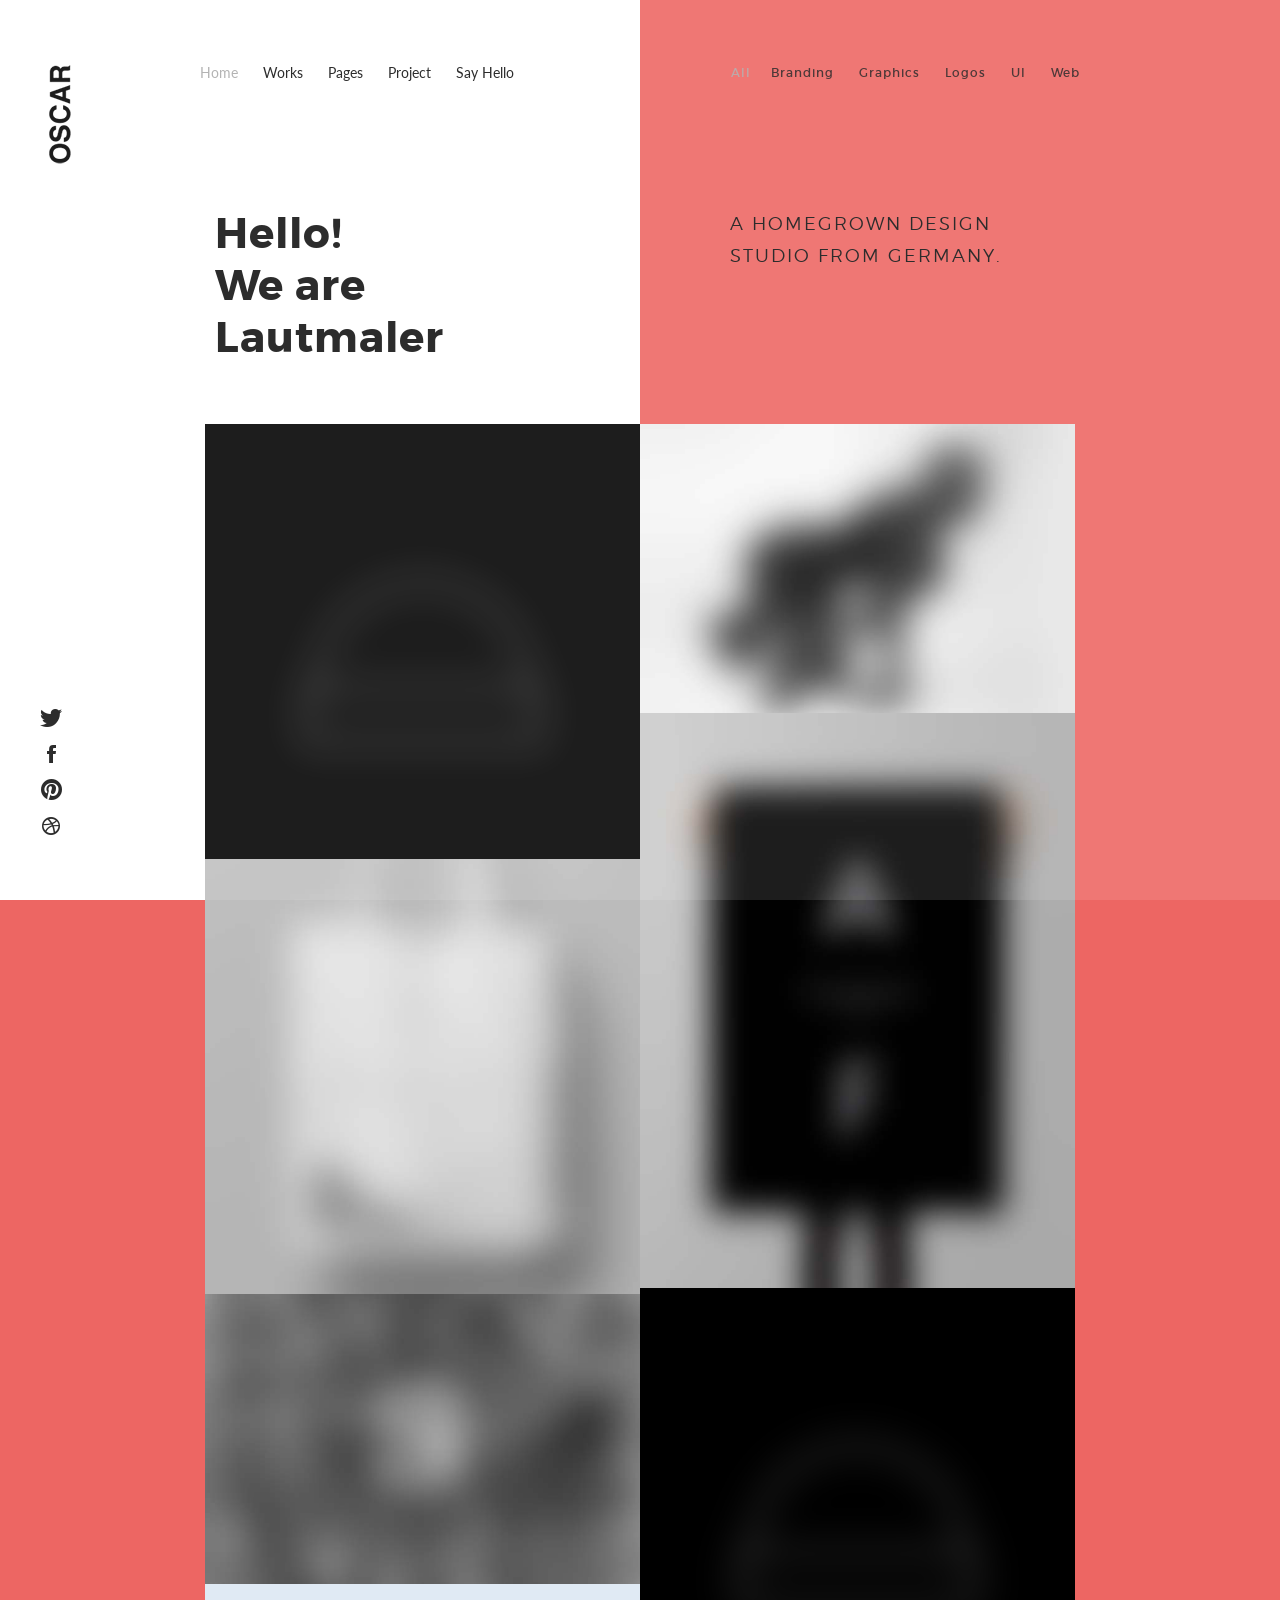
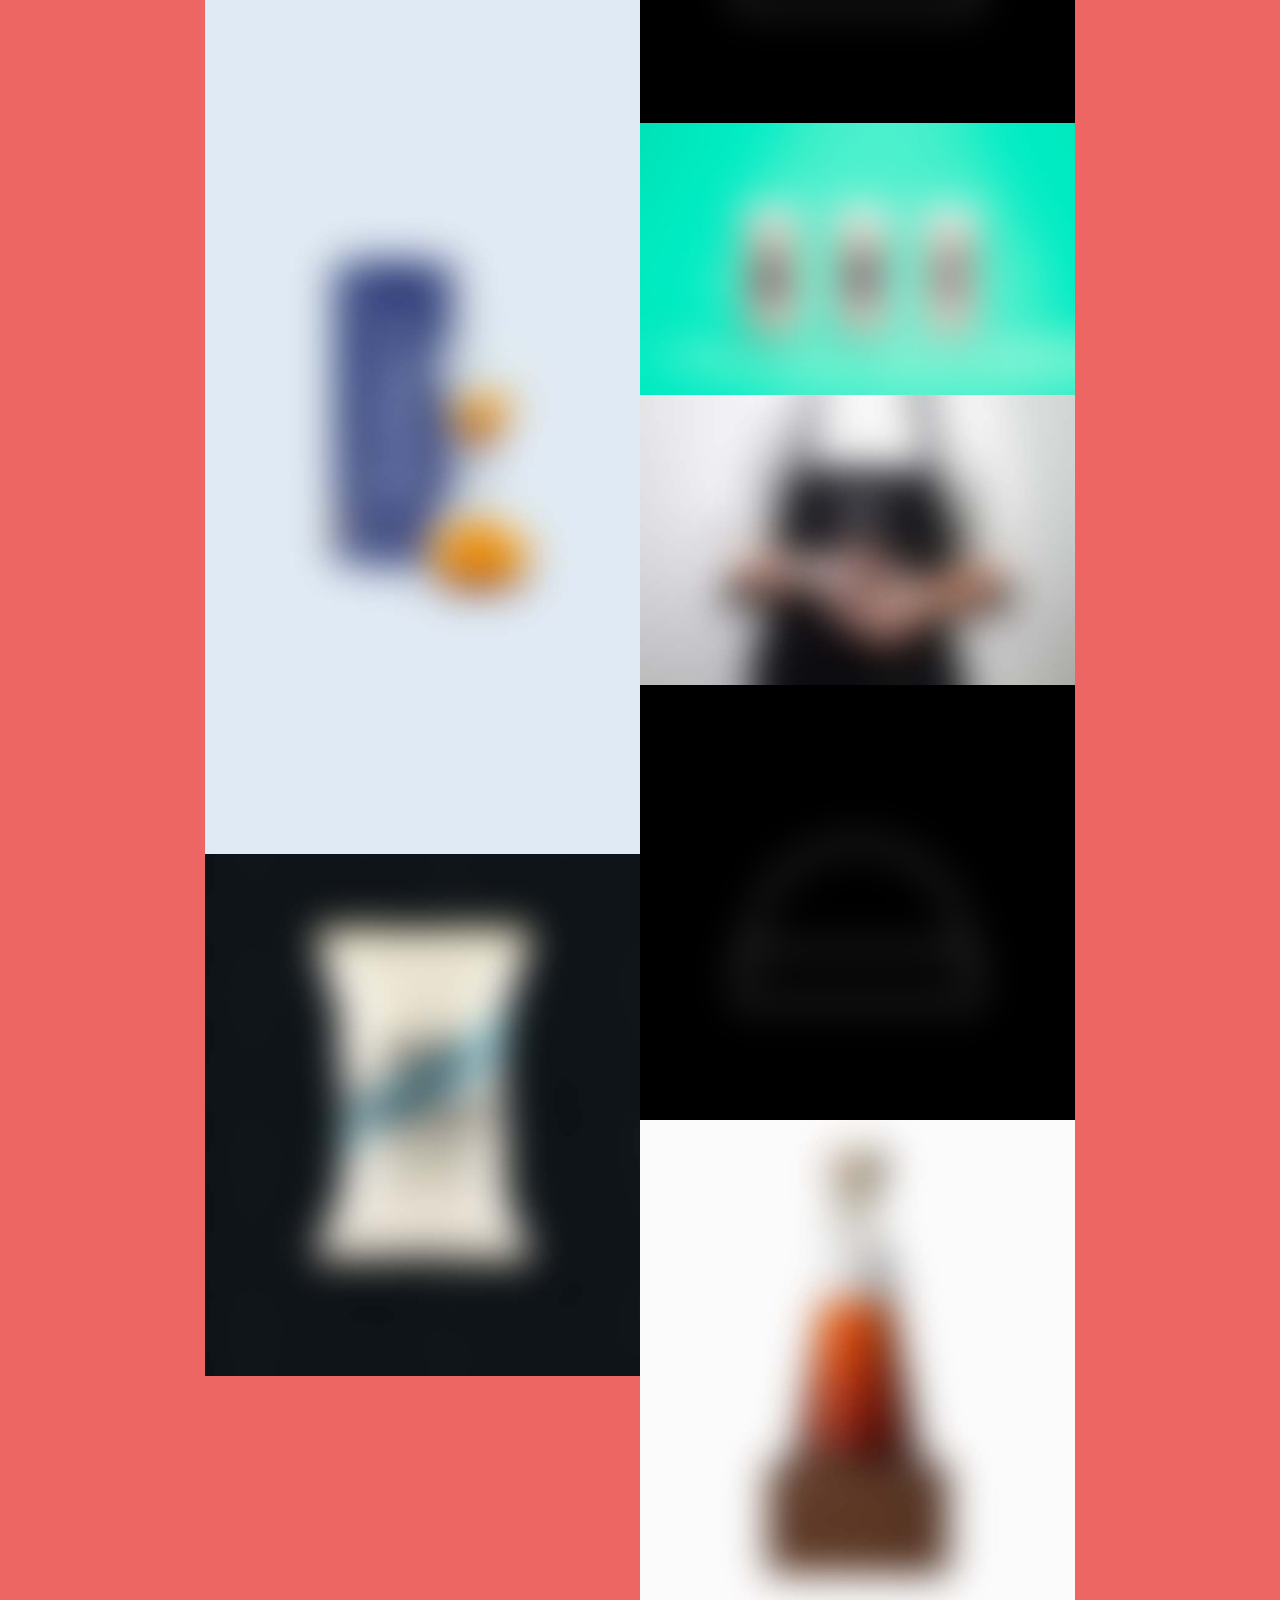
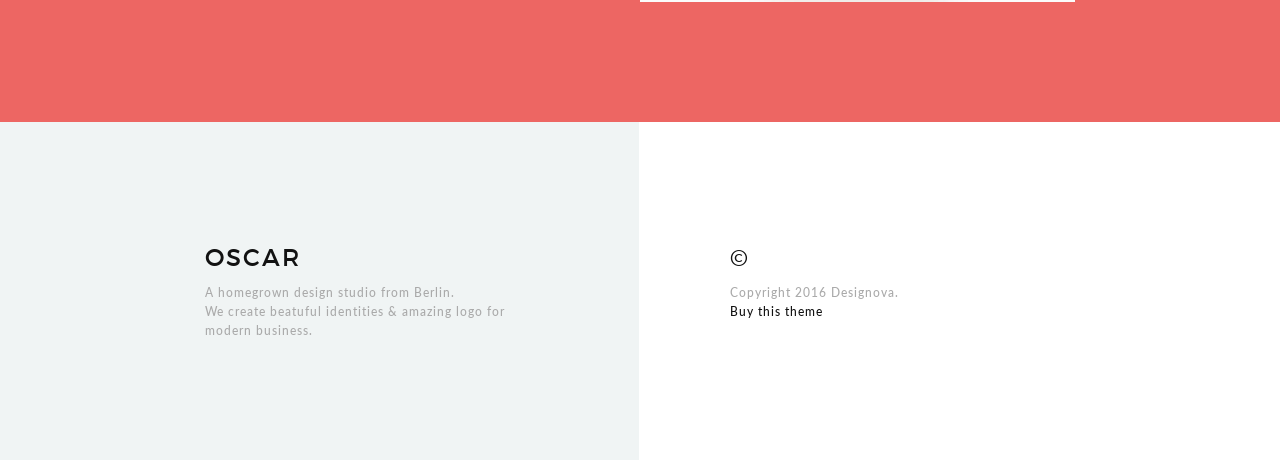
==== commit 7cdc4e8b: "Update index.html" ====
--- a/index.html
+++ b/index.html
@@ -207,7 +207,7 @@
 
         <div class="row">
               <article class="col-md-5 text-left  inner-pad">
-                <h6 class="super-text  font2bold black">Hello! <br/>We are Oscar</h6>
+                <h6 class="super-text  font2bold black">Hello! <br/>We are Lautmaler</h6>
               </article>
               <article class="col-md-5 col-md-offset-2 text-left ">
                 <h3 class="main-heading  font2light black">a homegrown design studio from Germany.</h3>
--- a/stylesheets/main.css
+++ b/stylesheets/main.css
@@ -1112,4 +1112,4 @@
 
 
 /*LESS Compiled to CSS for Preview Purpose*/
-.color{color:#ffe902}.white{color:#fff}.silver{color:#f0f4f4}.grey{color:#aaa}.dark{color:#292929}.black,a{color:#121212}.color-bg{background-color:#ffe902}.white-bg{background-color:#fff}.silver-bg{background-color:#f0f4f4}.grey-bg{background-color:#aaa}.dark-bg{background-color:#292929}.black-bg{background-color:#121212}body{background-color:#ffe902}body:before{background-color:#fff}footer.mastfoot{background-color:#f0f4f4}a:hover{color:#ffe902}::selection{background:#ffe902;color:#fff}::-moz-selection{background:#ffe902;color:#fff}.link-show-poster{background-color:#fff}.btn-oscar-color{border-color:#ffe902;color:#ffe902}.btn-oscar-color:hover{border-color:#ffe902;background-color:#ffe902;color:#fff}nav.mastnav ul li a{color:#121212}nav.mastnav ul li a.activelink,nav.mastnav ul li a:hover{color:#aaa}.works-filter li a.active span{color:#aaa!important}.bxslider .bx-wrapper .bx-pager{background-color:#292929}.footnav ul li a{border-color:#121212}.font1{font-family:Lato,sans-serif}.font2{font-family:montserrat,sans-serif}.font2hairline{font-family:montserrathairline,sans-serif}.font2light{font-family:montserratlight,sans-serif}.font2semibold{font-family:montserratsemi_bold,sans-serif}.font2bold{font-family:montserratbold,sans-serif}.font2extrabold{font-family:montserratextra_bold,sans-serif}.font2ultralight{font-family:montserratultra_light,sans-serif}.font2black{font-family:montserratblack,sans-serif}.font3{font-family:Raleway,sans-serif}.btn-oscar,body,p{font-family:Lato,sans-serif}+.color{color:#ffe902}.white{color:#fff}.silver{color:#f0f4f4}.grey{color:#aaa}.dark{color:#292929}.black,a{color:#121212}.color-bg{background-color:#ed6663}.white-bg{background-color:#fff}.silver-bg{background-color:#f0f4f4}.grey-bg{background-color:#aaa}.dark-bg{background-color:#292929}.black-bg{background-color:#121212}body{background-color:#ed6663}body:before{background-color:#fff}footer.mastfoot{background-color:#f0f4f4}a:hover{color:#ed6663}::selection{background:#ed6663;color:#fff}::-moz-selection{background:#ed6663;color:#fff}.link-show-poster{background-color:#fff}.btn-oscar-color{border-color:#ed6663;color:#ed6663}.btn-oscar-color:hover{border-color:#ed6663;background-color:#ed6663;color:#fff}nav.mastnav ul li a{color:#121212}nav.mastnav ul li a.activelink,nav.mastnav ul li a:hover{color:#aaa}.works-filter li a.active span{color:#aaa!important}.bxslider .bx-wrapper .bx-pager{background-color:#292929}.footnav ul li a{border-color:#121212}.font1{font-family:Lato,sans-serif}.font2{font-family:montserrat,sans-serif}.font2hairline{font-family:montserrathairline,sans-serif}.font2light{font-family:montserratlight,sans-serif}.font2semibold{font-family:montserratsemi_bold,sans-serif}.font2bold{font-family:montserratbold,sans-serif}.font2extrabold{font-family:montserratextra_bold,sans-serif}.font2ultralight{font-family:montserratultra_light,sans-serif}.font2black{font-family:montserratblack,sans-serif}.font3{font-family:Raleway,sans-serif}.btn-oscar,body,p{font-family:Lato,sans-serif}
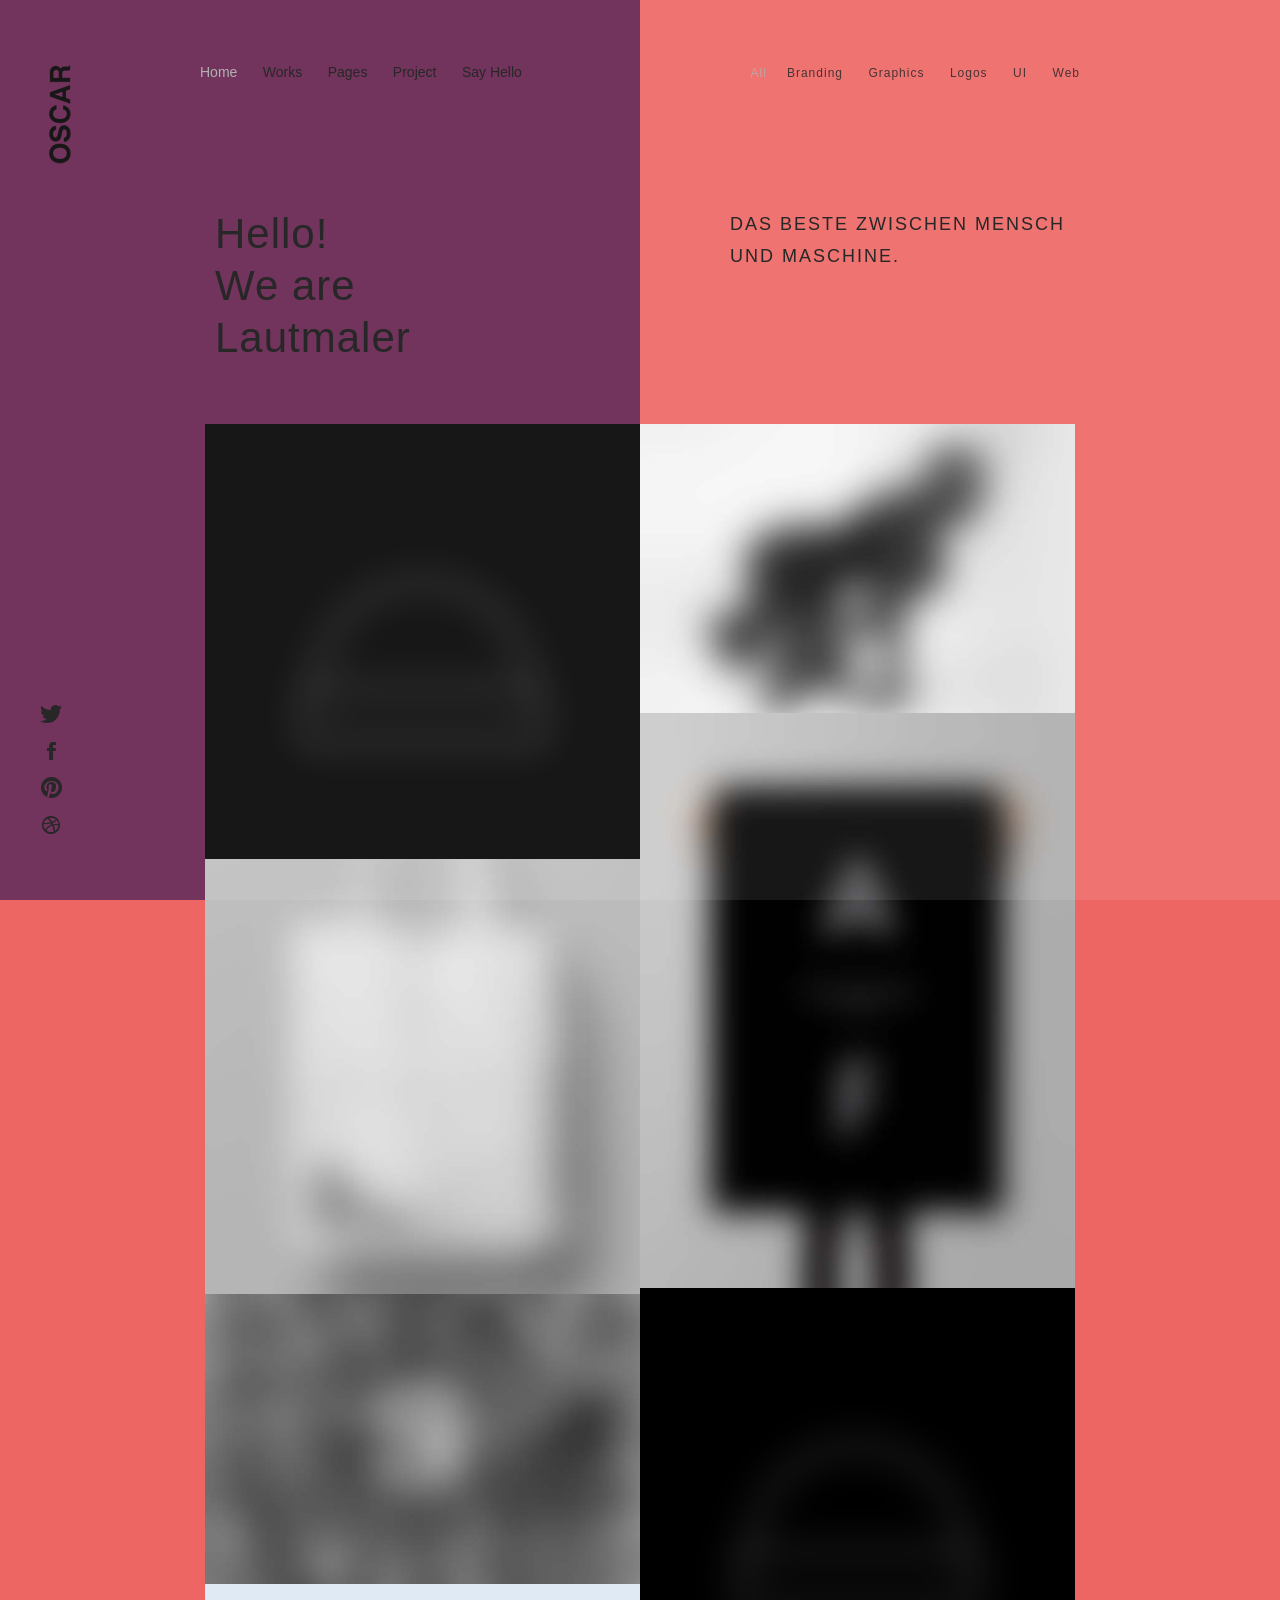
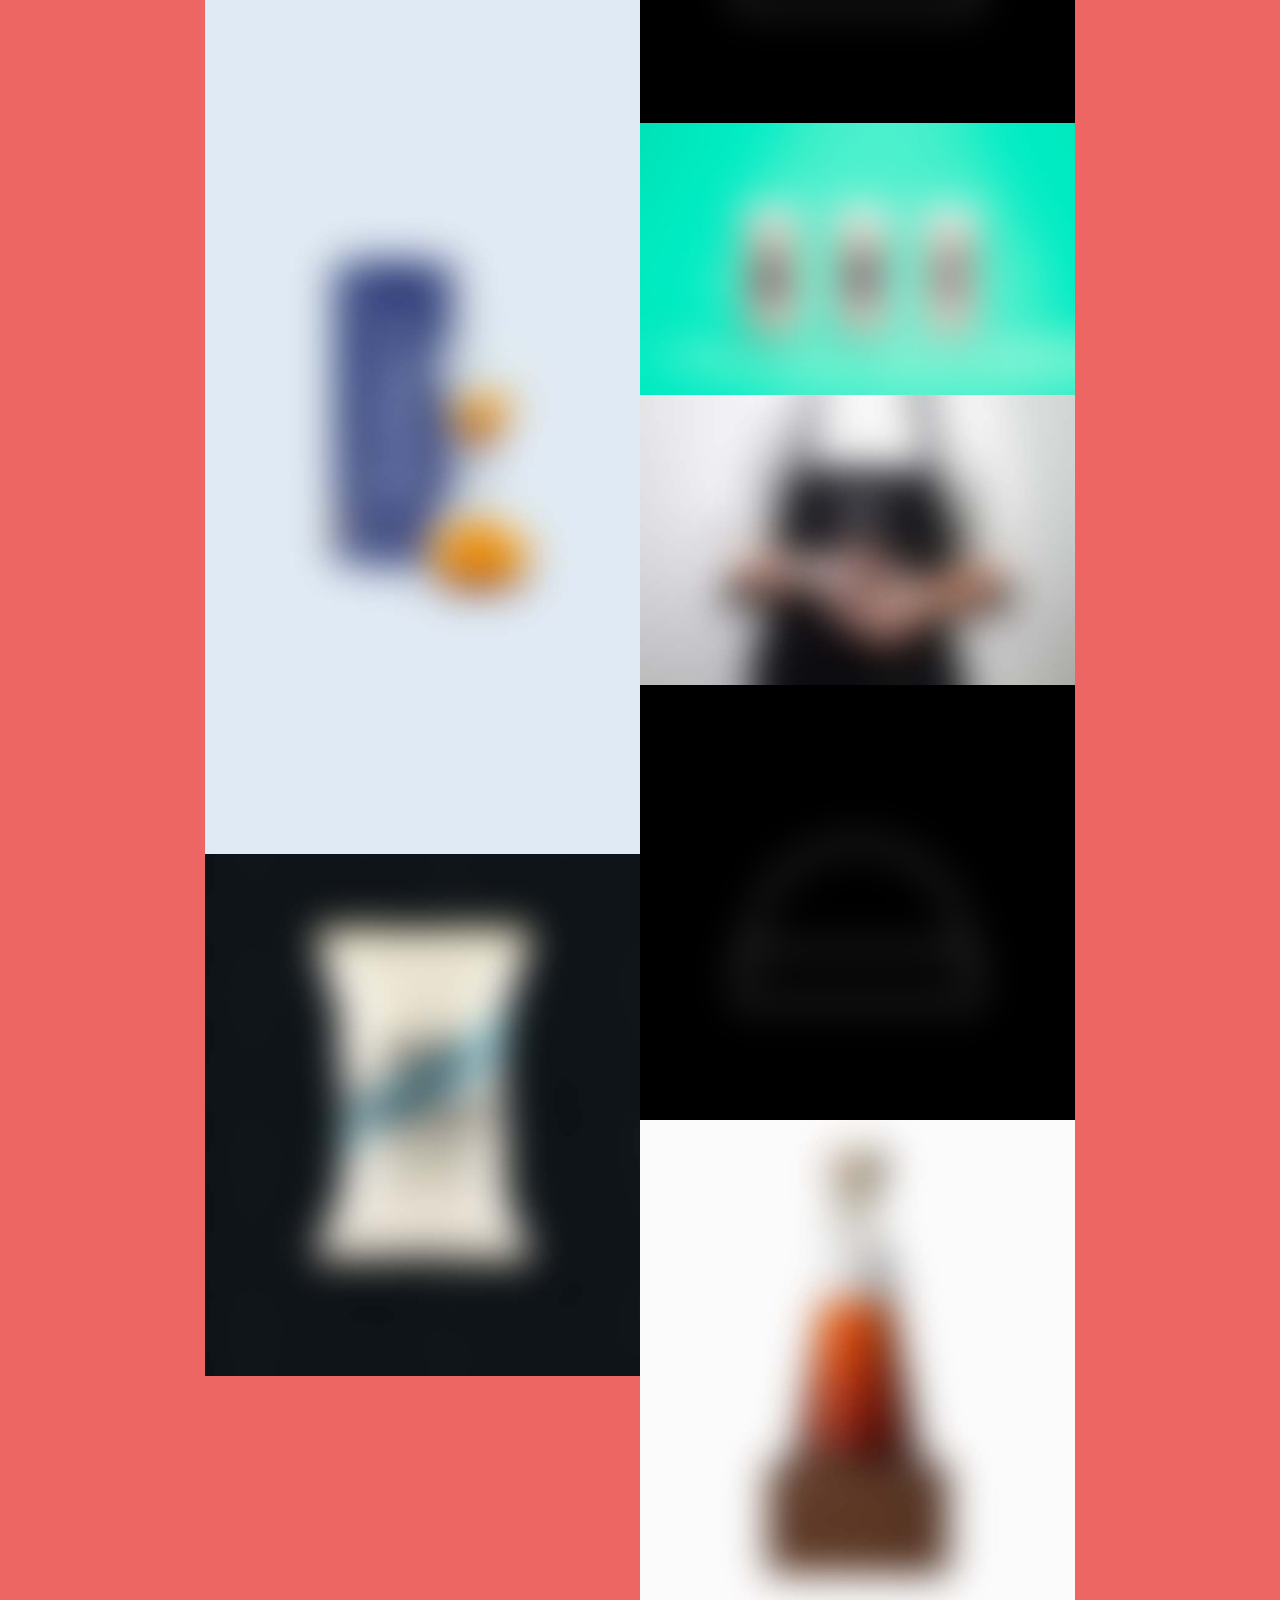
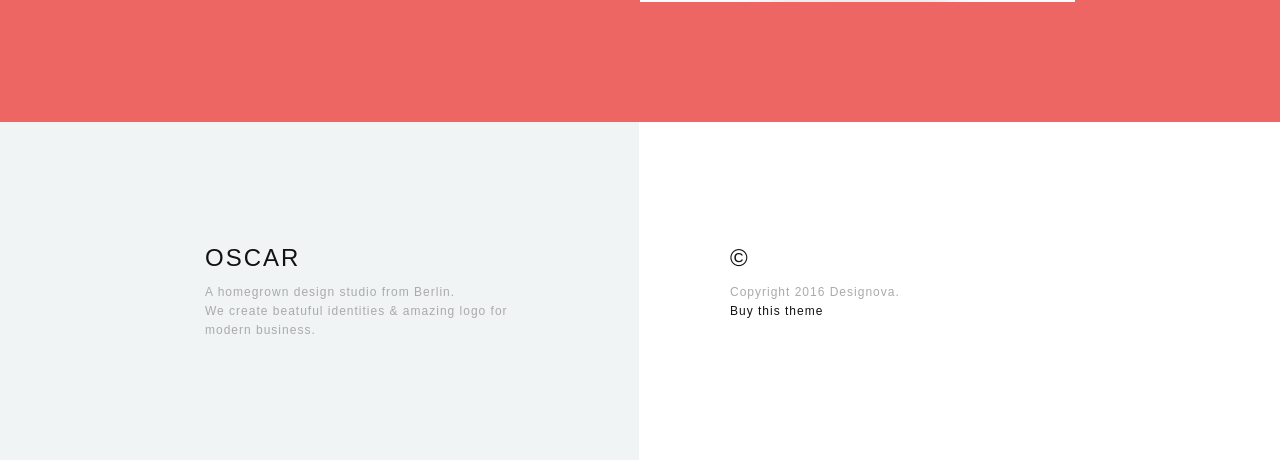
==== commit 6954fcef: "Update index.html" ====
--- a/index.html
+++ b/index.html
@@ -210,7 +210,7 @@
                 <h6 class="super-text  font2bold black">Hello! <br/>We are Lautmaler</h6>
               </article>
               <article class="col-md-5 col-md-offset-2 text-left ">
-                <h3 class="main-heading  font2light black">a homegrown design studio from Germany.</h3>
+                <h3 class="main-heading  font2light black">Das Beste zwischen Mensch und Maschine.</h3>
               </article>
         </div>
             
--- a/stylesheets/main.css
+++ b/stylesheets/main.css
@@ -1112,4 +1112,95 @@
 
 
 /*LESS Compiled to CSS for Preview Purpose*/
-.color{color:#ffe902}.white{color:#fff}.silver{color:#f0f4f4}.grey{color:#aaa}.dark{color:#292929}.black,a{color:#121212}.color-bg{background-color:#ed6663}.white-bg{background-color:#fff}.silver-bg{background-color:#f0f4f4}.grey-bg{background-color:#aaa}.dark-bg{background-color:#292929}.black-bg{background-color:#121212}body{background-color:#ed6663}body:before{background-color:#fff}footer.mastfoot{background-color:#f0f4f4}a:hover{color:#ed6663}::selection{background:#ed6663;color:#fff}::-moz-selection{background:#ed6663;color:#fff}.link-show-poster{background-color:#fff}.btn-oscar-color{border-color:#ed6663;color:#ed6663}.btn-oscar-color:hover{border-color:#ed6663;background-color:#ed6663;color:#fff}nav.mastnav ul li a{color:#121212}nav.mastnav ul li a.activelink,nav.mastnav ul li a:hover{color:#aaa}.works-filter li a.active span{color:#aaa!important}.bxslider .bx-wrapper .bx-pager{background-color:#292929}.footnav ul li a{border-color:#121212}.font1{font-family:Lato,sans-serif}.font2{font-family:montserrat,sans-serif}.font2hairline{font-family:montserrathairline,sans-serif}.font2light{font-family:montserratlight,sans-serif}.font2semibold{font-family:montserratsemi_bold,sans-serif}.font2bold{font-family:montserratbold,sans-serif}.font2extrabold{font-family:montserratextra_bold,sans-serif}.font2ultralight{font-family:montserratultra_light,sans-serif}.font2black{font-family:montserratblack,sans-serif}.font3{font-family:Raleway,sans-serif}.btn-oscar,body,p{font-family:Lato,sans-serif}+
+
+.color {
+  color: #ed6663;
+}
+.white {
+  color: #65204d;
+}
+.silver {
+  color: #f0f4f4;
+}
+.grey {
+  color: #aaaaaa;
+}
+.dark {
+  color: #292929;
+}
+.black {
+  color: #121212;
+}
+.color-bg {
+  background-color: #ed6663;
+}
+.white-bg {
+  background-color: #65204d;
+}
+.silver-bg {
+  background-color: #f0f4f4;
+}
+.grey-bg {
+  background-color: #aaaaaa;
+}
+.dark-bg {
+  background-color: #292929;
+}
+.black-bg {
+  background-color: #121212;
+}
+body {
+  background-color: #ed6663;
+}
+body:before {
+  background-color: #65204d;
+}
+footer.mastfoot {
+  background-color: #f0f4f4;
+}
+a {
+  color: #121212;
+}
+a:hover {
+  color: #ed6663;
+}
+::selection {
+  background: #ed6663;
+  color: #65204d;
+}
+::-moz-selection {
+  background: #ed6663;
+  color: #65204d;
+}
+.link-show-poster {
+  background-color: #65204d;
+}
+.btn-oscar-color {
+  border-color: #ed6663;
+  color: #ed6663;
+}
+.btn-oscar-color:hover {
+  border-color: #ed6663;
+  background-color: #ed6663;
+  color: #65204d;
+}
+nav.mastnav ul li a {
+  color: #121212;
+}
+nav.mastnav ul li a:hover,
+nav.mastnav ul li a.activelink {
+  color: #aaaaaa;
+}
+.works-filter li a.active span {
+  color: #aaaaaa !important;
+}
+.bxslider .bx-wrapper .bx-pager {
+  background-color: #292929;
+}
+.footnav ul li a {
+  border-color: #121212;
+}
+
+
+
